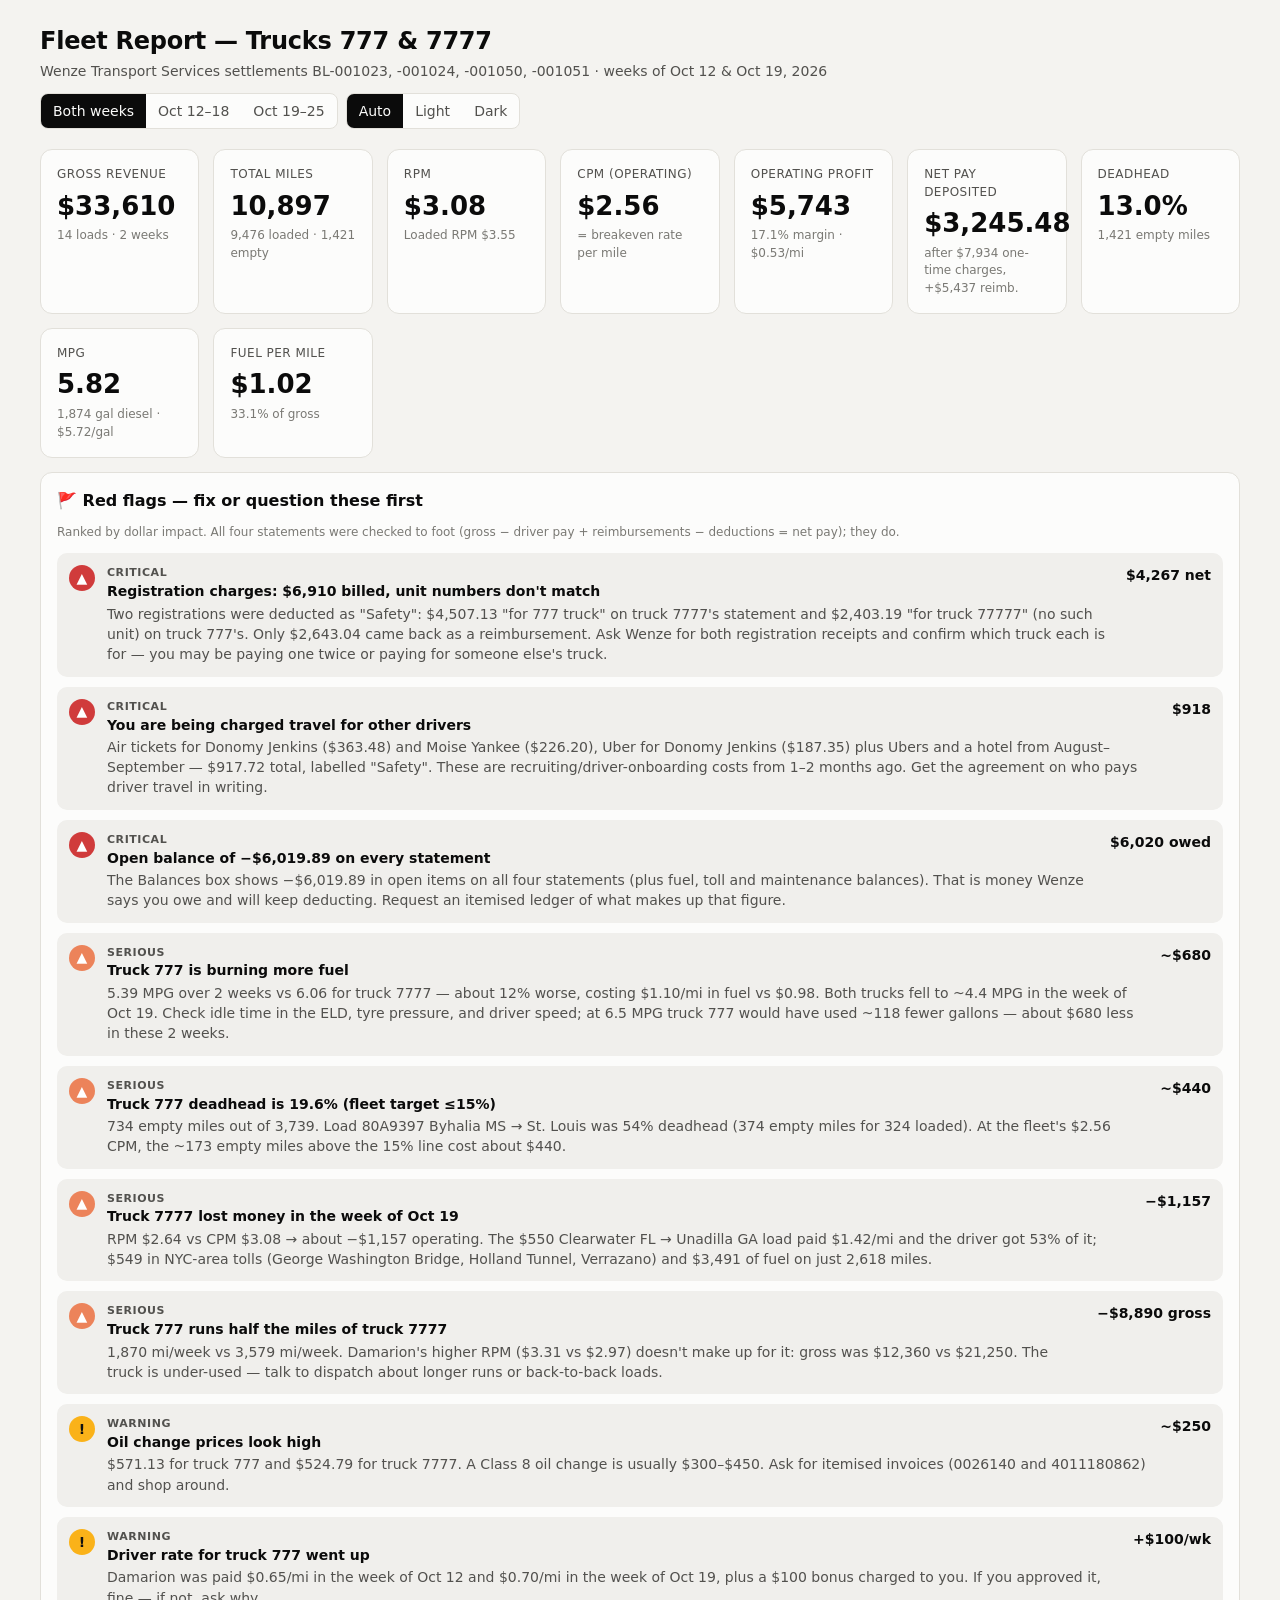
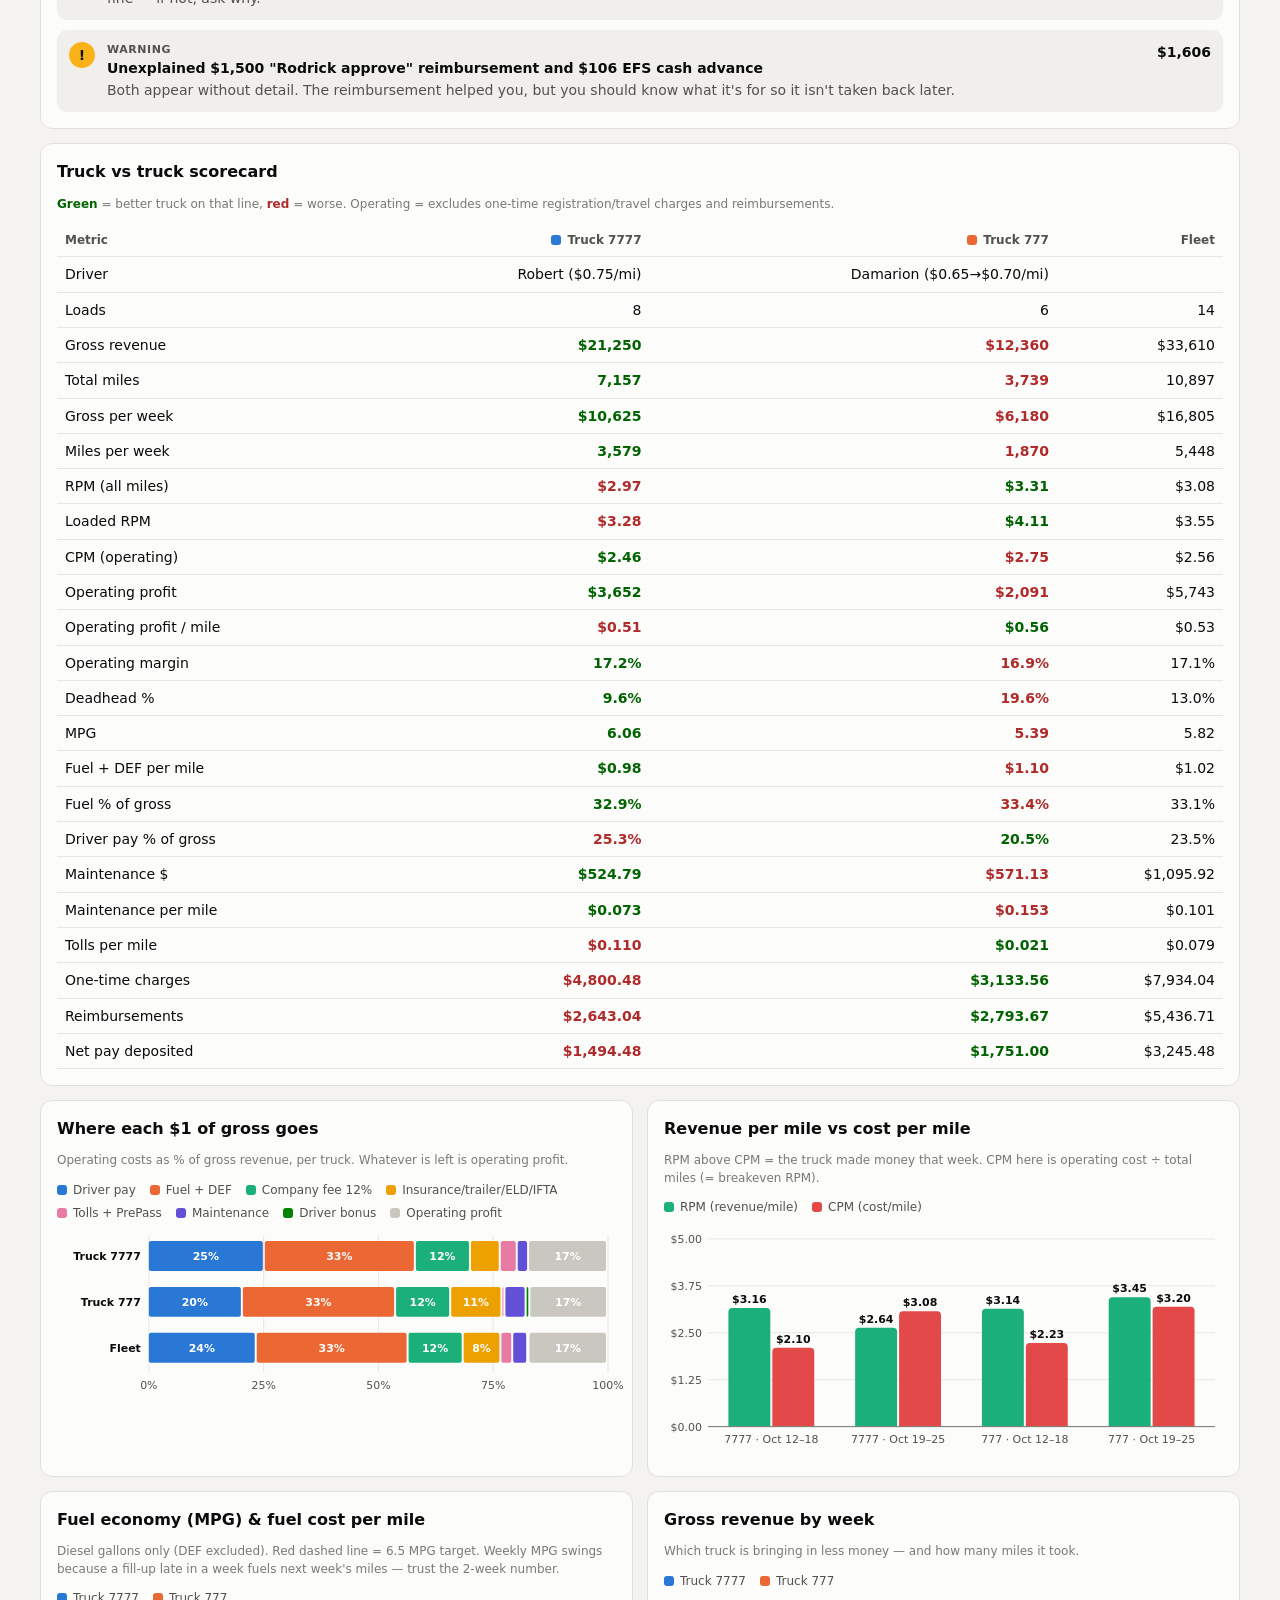
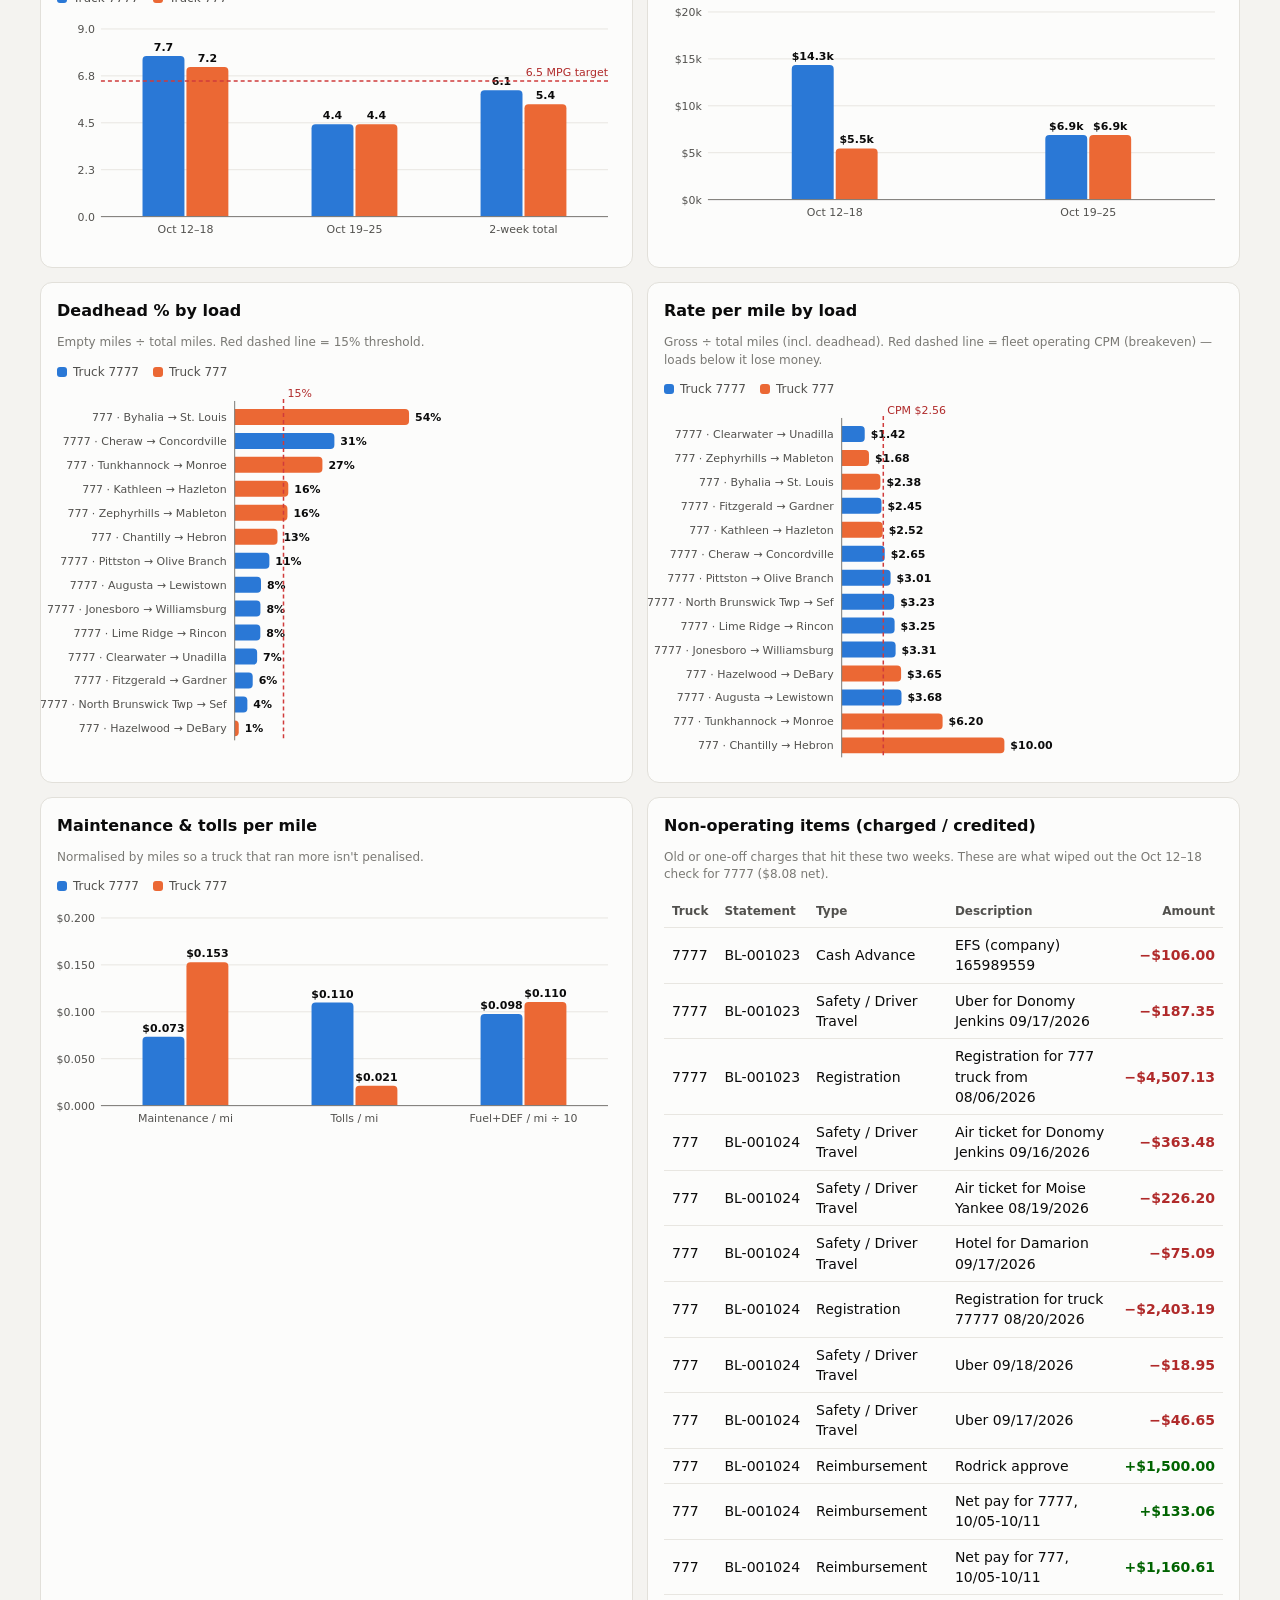
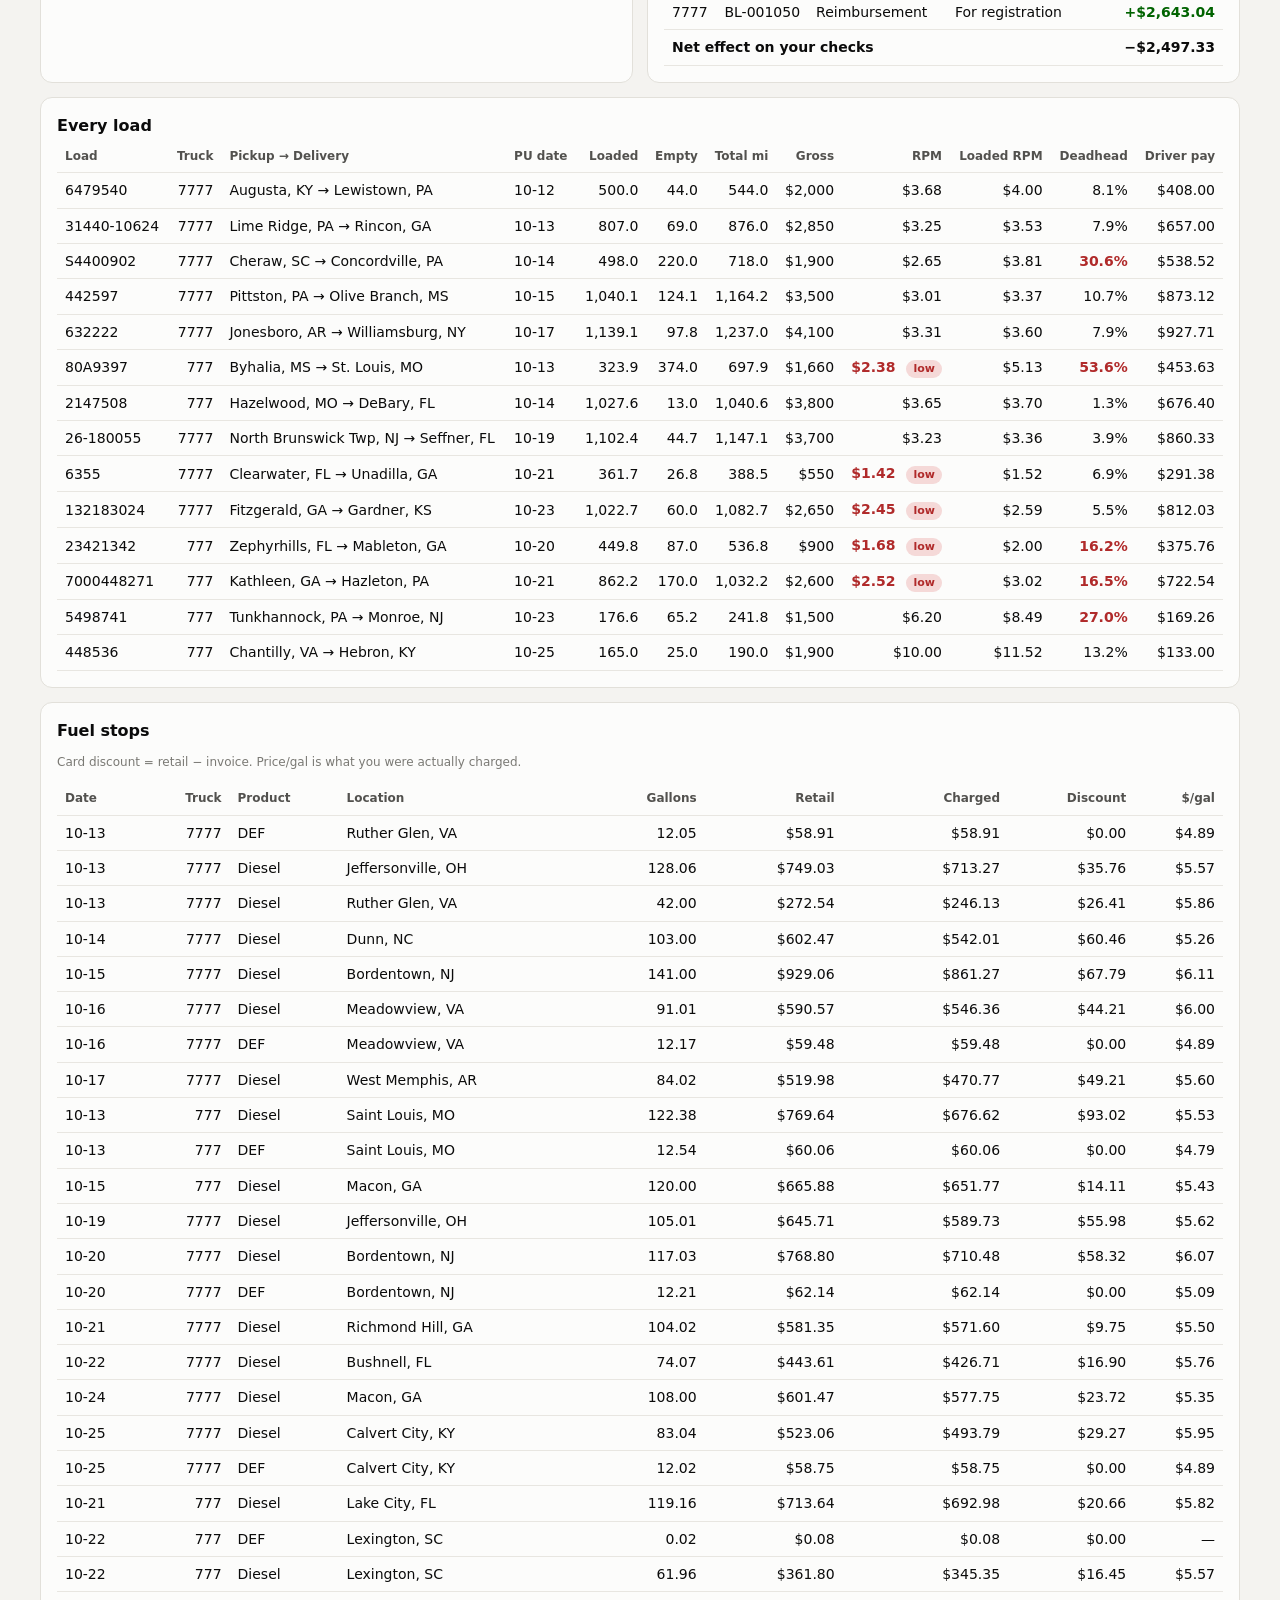
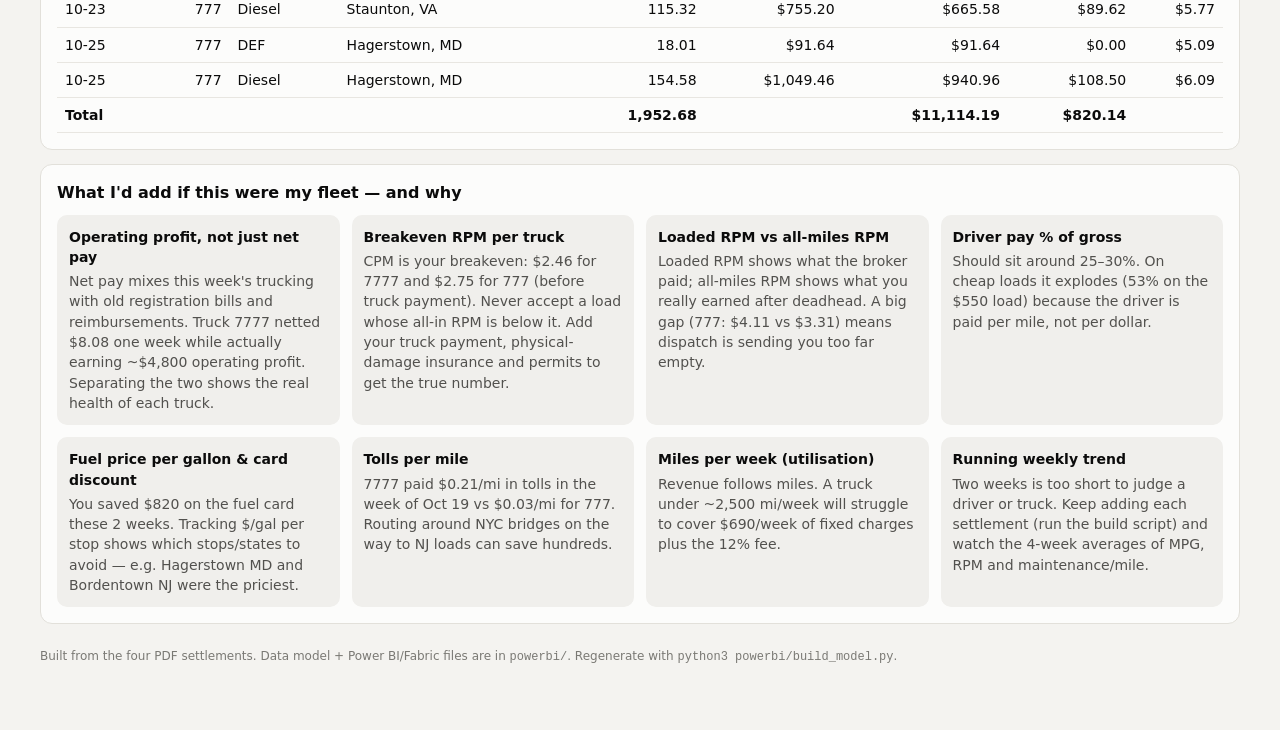
==== report/index.html @ 4e72f521 "Add Oct 2026 fleet report and Power BI/Fabric data package Parses settlements BL-001023/-001024/-001" ====
<!DOCTYPE html>
<html lang="en">
<head>
<meta charset="utf-8">
<meta name="viewport" content="width=device-width, initial-scale=1">
<title>Fleet Report · Oct 12–25, 2026 · Trucks 777 & 7777</title>
<style>
:root {
  color-scheme: light;
  --bg: #f4f3f0; --surface-1: #fcfcfb; --surface-2: #f0efec; --border: #e2e0da;
  --text-primary: #0b0b0b; --text-secondary: #52514e; --text-muted: #7a7974;
  --grid: #e8e6e1;
  --s1: #2a78d6; --s2: #eb6834; --s3: #1baf7a; --s4: #eda100; --s5: #e87ba4; --s6: #008300; --s7: #6250d6; --s8: #e34948;
  --good: #0ca30c; --warning: #fab219; --serious: #ec835a; --critical: #d03b3b;
  --good-text: #006300; --critical-text: #b02a2a;
  --rest: #c9c7c0;
}
@media (prefers-color-scheme: dark) {
  :root:where(:not([data-theme="light"])) {
    color-scheme: dark;
    --bg: #111110; --surface-1: #1a1a19; --surface-2: #232321; --border: #33332f;
    --text-primary: #f0efec; --text-secondary: #c3c2b7; --text-muted: #8f8e86; --grid: #2c2c29;
    --s1: #3987e5; --s2: #d95926; --s3: #199e70; --s4: #c98500; --s5: #d55181; --s6: #008300; --s7: #9085e9; --s8: #e66767;
    --good-text: #3fc63f; --critical-text: #f07a7a; --rest: #4a4a45;
  }
}
:root[data-theme="dark"] {
  color-scheme: dark;
  --bg: #111110; --surface-1: #1a1a19; --surface-2: #232321; --border: #33332f;
  --text-primary: #f0efec; --text-secondary: #c3c2b7; --text-muted: #8f8e86; --grid: #2c2c29;
  --s1: #3987e5; --s2: #d95926; --s3: #199e70; --s4: #c98500; --s5: #d55181; --s6: #008300; --s7: #9085e9; --s8: #e66767;
  --good-text: #3fc63f; --critical-text: #f07a7a; --rest: #4a4a45;
}
* { box-sizing: border-box; }
body { margin: 0; background: var(--bg); color: var(--text-primary);
  font: 14px/1.45 system-ui, -apple-system, "Segoe UI", Roboto, sans-serif; }
.wrap { max-width: 1240px; margin: 0 auto; padding: 24px 20px 64px; }
header { display: flex; flex-wrap: wrap; gap: 12px; align-items: flex-end; justify-content: space-between; margin-bottom: 20px; }
h1 { margin: 0; font-size: 24px; letter-spacing: -0.01em; }
h2 { font-size: 16px; margin: 0 0 4px; }
.sub { color: var(--text-secondary); margin: 2px 0 0; }
.muted { color: var(--text-muted); font-size: 12px; }
.controls { display: flex; gap: 8px; flex-wrap: wrap; }
.seg { display: inline-flex; border: 1px solid var(--border); border-radius: 8px; overflow: hidden; background: var(--surface-1); }
.seg button { border: 0; background: transparent; color: var(--text-secondary); padding: 7px 12px; font: inherit; cursor: pointer; }
.seg button[aria-pressed="true"] { background: var(--text-primary); color: var(--surface-1); }
.grid { display: grid; gap: 14px; }
.kpis { grid-template-columns: repeat(auto-fit, minmax(150px, 1fr)); margin-bottom: 14px; }
.card { background: var(--surface-1); border: 1px solid var(--border); border-radius: 12px; padding: 16px; min-width: 0; }
.kpi .label { color: var(--text-secondary); font-size: 12px; text-transform: uppercase; letter-spacing: .04em; }
.kpi .value { font-size: 26px; font-weight: 650; margin-top: 4px; font-variant-numeric: tabular-nums; }
.kpi .note { color: var(--text-muted); font-size: 12px; margin-top: 2px; }
.two { grid-template-columns: repeat(auto-fit, minmax(440px, 1fr)); margin-bottom: 14px; }
.full { margin-bottom: 14px; }
.flags { list-style: none; padding: 0; margin: 12px 0 0; display: grid; gap: 10px; }
.flag { display: grid; grid-template-columns: auto 1fr auto; gap: 12px; align-items: start; padding: 12px; border-radius: 10px; background: var(--surface-2); }
.flag .icon { width: 26px; height: 26px; border-radius: 50%; display: grid; place-items: center; font-weight: 800; color: #fff; font-size: 14px; }
.flag.critical .icon { background: var(--critical); }
.flag.serious .icon { background: var(--serious); }
.flag.warning .icon { background: var(--warning); color: #111; }
.flag .sev { font-size: 11px; font-weight: 700; text-transform: uppercase; letter-spacing: .05em; color: var(--text-secondary); }
.flag .title { font-weight: 600; }
.flag .body { color: var(--text-secondary); margin-top: 2px; }
.flag .amt { font-weight: 650; font-variant-numeric: tabular-nums; white-space: nowrap; }
table { width: 100%; border-collapse: collapse; font-variant-numeric: tabular-nums; }
th, td { text-align: right; padding: 7px 8px; border-bottom: 1px solid var(--grid); white-space: nowrap; }
th:first-child, td:first-child { text-align: left; }
th { color: var(--text-secondary); font-weight: 600; font-size: 12px; }
td.left, th.left { text-align: left; }
.tablewrap { overflow-x: auto; }
.win { color: var(--good-text); font-weight: 650; }
.lose { color: var(--critical-text); font-weight: 650; }
.swatch { display: inline-block; width: 10px; height: 10px; border-radius: 3px; margin-right: 6px; vertical-align: -1px; }
.legend { display: flex; flex-wrap: wrap; gap: 6px 14px; margin: 8px 0 4px; color: var(--text-secondary); font-size: 12px; }
svg { display: block; width: 100%; height: auto; overflow: visible; }
svg text { fill: var(--text-secondary); font-size: 11px; font-family: inherit; }
svg .val { fill: var(--text-primary); font-weight: 600; }
svg .axis line, svg .gridline { stroke: var(--grid); }
svg .ref { stroke: var(--critical); stroke-dasharray: 4 3; stroke-width: 1.5; }
svg .bar { transition: opacity .12s; }
svg .hit { fill: transparent; cursor: default; }
svg g.mark:hover .bar { opacity: .8; }
#tip { position: fixed; pointer-events: none; background: var(--text-primary); color: var(--surface-1); padding: 8px 10px; border-radius: 8px;
  font-size: 12px; line-height: 1.4; max-width: 280px; opacity: 0; transition: opacity .08s; z-index: 10; }
#tip b { font-weight: 650; }
.recs { display: grid; grid-template-columns: repeat(auto-fit, minmax(280px, 1fr)); gap: 12px; margin-top: 10px; }
.rec { background: var(--surface-2); border-radius: 10px; padding: 12px; }
.rec b { display: block; margin-bottom: 4px; }
.rec p { margin: 0; color: var(--text-secondary); }
.pill { display: inline-block; font-size: 11px; padding: 1px 7px; border-radius: 99px; background: var(--surface-2); color: var(--text-secondary); margin-left: 6px; }
.pill.bad { background: color-mix(in srgb, var(--critical) 18%, transparent); color: var(--critical-text); }
details summary { cursor: pointer; color: var(--text-secondary); margin-top: 8px; }
#oneTime td:nth-child(4), #oneTime td:nth-child(3) { white-space: normal; }
footer { color: var(--text-muted); font-size: 12px; margin-top: 24px; }
</style>
</head>
<body>
<div id="tip" role="tooltip"></div>
<div class="wrap">
  <header>
    <div>
      <h1>Fleet Report — Trucks 777 &amp; 7777</h1>
      <p class="sub">Wenze Transport Services settlements BL-001023, -001024, -001050, -001051 · weeks of Oct 12 &amp; Oct 19, 2026</p>
    </div>
    <div class="controls">
      <div class="seg" role="group" aria-label="Week filter" id="weekSeg">
        <button data-week="all" aria-pressed="true">Both weeks</button>
        <button data-week="2026-10-12" aria-pressed="false">Oct 12–18</button>
        <button data-week="2026-10-19" aria-pressed="false">Oct 19–25</button>
      </div>
      <div class="seg" role="group" aria-label="Theme" id="themeSeg">
        <button data-theme="auto" aria-pressed="true">Auto</button>
        <button data-theme="light" aria-pressed="false">Light</button>
        <button data-theme="dark" aria-pressed="false">Dark</button>
      </div>
    </div>
  </header>

  <section class="grid kpis" id="kpis"></section>

  <section class="card full">
    <h2>🚩 Red flags — fix or question these first</h2>
    <p class="muted">Ranked by dollar impact. All four statements were checked to foot (gross − driver pay + reimbursements − deductions = net pay); they do.</p>
    <ul class="flags" id="flags"></ul>
  </section>

  <section class="card full">
    <h2>Truck vs truck scorecard</h2>
    <p class="muted"><span class="win">Green</span> = better truck on that line, <span class="lose">red</span> = worse. Operating = excludes one-time registration/travel charges and reimbursements.</p>
    <div class="tablewrap"><table id="scorecard"></table></div>
  </section>

  <section class="grid two">
    <div class="card">
      <h2>Where each $1 of gross goes</h2>
      <p class="muted">Operating costs as % of gross revenue, per truck. Whatever is left is operating profit.</p>
      <div class="legend" id="pctLegend"></div>
      <div id="pctChart"></div>
    </div>
    <div class="card">
      <h2>Revenue per mile vs cost per mile</h2>
      <p class="muted">RPM above CPM = the truck made money that week. CPM here is operating cost ÷ total miles (= breakeven RPM).</p>
      <div class="legend" id="rpmLegend"></div>
      <div id="rpmChart"></div>
    </div>
  </section>

  <section class="grid two">
    <div class="card">
      <h2>Fuel economy (MPG) &amp; fuel cost per mile</h2>
      <p class="muted">Diesel gallons only (DEF excluded). Red dashed line = 6.5 MPG target. Weekly MPG swings because a fill-up late in a week fuels next week's miles — trust the 2-week number.</p>
      <div class="legend" id="mpgLegend"></div>
      <div id="mpgChart"></div>
    </div>
    <div class="card">
      <h2>Gross revenue by week</h2>
      <p class="muted">Which truck is bringing in less money — and how many miles it took.</p>
      <div class="legend" id="grossLegend"></div>
      <div id="grossChart"></div>
    </div>
  </section>

  <section class="grid two">
    <div class="card">
      <h2>Deadhead % by load</h2>
      <p class="muted">Empty miles ÷ total miles. Red dashed line = 15% threshold.</p>
      <div class="legend" id="dhLegend"></div>
      <div id="dhChart"></div>
    </div>
    <div class="card">
      <h2>Rate per mile by load</h2>
      <p class="muted">Gross ÷ total miles (incl. deadhead). Red dashed line = fleet operating CPM (breakeven) — loads below it lose money.</p>
      <div class="legend" id="lrLegend"></div>
      <div id="lrChart"></div>
    </div>
  </section>

  <section class="grid two">
    <div class="card">
      <h2>Maintenance &amp; tolls per mile</h2>
      <p class="muted">Normalised by miles so a truck that ran more isn't penalised.</p>
      <div class="legend" id="mtLegend"></div>
      <div id="mtChart"></div>
    </div>
    <div class="card">
      <h2>Non-operating items (charged / credited)</h2>
      <p class="muted">Old or one-off charges that hit these two weeks. These are what wiped out the Oct 12–18 check for 7777 ($8.08 net).</p>
      <div class="tablewrap"><table id="oneTime"></table></div>
    </div>
  </section>

  <section class="card full">
    <h2>Every load</h2>
    <div class="tablewrap"><table id="loadsTable"></table></div>
  </section>

  <section class="card full">
    <h2>Fuel stops</h2>
    <p class="muted">Card discount = retail − invoice. Price/gal is what you were actually charged.</p>
    <div class="tablewrap"><table id="fuelTable"></table></div>
  </section>

  <section class="card full">
    <h2>What I'd add if this were my fleet — and why</h2>
    <div class="recs" id="recs"></div>
  </section>

  <footer>Built from the four PDF settlements. Data model + Power BI/Fabric files are in <code>powerbi/</code>. Regenerate with <code>python3 powerbi/build_model.py</code>.</footer>
</div>

<script src="data.js"></script>
<script>
(() => {
const D = window.FLEET;
const TRUCKS = ["7777", "777"];
const TC = { "7777": "var(--s1)", "777": "var(--s2)" };
const DRIVER = { "7777": "Robert", "777": "Damarion" };
const WEEKS = ["2026-10-12", "2026-10-19"];
const WLABEL = { "2026-10-12": "Oct 12–18", "2026-10-19": "Oct 19–25" };
let week = "all";

const $ = (s) => document.querySelector(s);
const money = (v, d = 0) => (v < 0 ? "−" : "") + "$" + Math.abs(v).toLocaleString("en-US", { minimumFractionDigits: d, maximumFractionDigits: d });
const pm = (v) => "$" + v.toFixed(2);
const pct = (v, d = 1) => (v * 100).toFixed(d) + "%";
const num = (v, d = 0) => v.toLocaleString("en-US", { maximumFractionDigits: d, minimumFractionDigits: d });

// ---- metrics for the current filter (recomputed client-side from facts) ----
function m(truck) {
  const f = (r) => (!truck || r.TruckID === truck) && (week === "all" || r.WeekStart === week);
  const L = D.loads.filter(f), F = D.fuel.filter(f), X = D.deductions.filter(f), R = D.reimbursements.filter(f), S = D.settlements.filter(f);
  const sum = (a, k) => a.reduce((t, r) => t + r[k], 0);
  const miles = sum(L, "TotalMiles"), loaded = sum(L, "LoadedMiles"), empty = sum(L, "EmptyMiles"), gross = sum(L, "Gross"), dpay = sum(L, "DriverPay");
  const cat = {}; X.forEach((d) => (cat[d.Category] = (cat[d.Category] || 0) + d.Amount));
  const dsl = F.filter((x) => x.Product === "Diesel"), def = F.filter((x) => x.Product === "DEF");
  const dGal = sum(dsl, "Gallons"), dCost = sum(dsl, "InvoiceAmount"), defCost = sum(def, "InvoiceAmount");
  const op = dpay + X.filter((d) => d.IsOperating).reduce((t, d) => t + d.Amount, 0);
  const oneTime = X.filter((d) => !d.IsOperating).reduce((t, d) => t + d.Amount, 0);
  return { L, F, X, R, S, miles, loaded, empty, gross, dpay, cat, dGal, dCost, defCost, op, oneTime,
    reimb: sum(R, "Amount"), net: sum(S, "NetPay"), disc: sum(F, "Discount"),
    rpm: gross / miles, lrpm: gross / loaded, cpm: op / miles, dh: empty / miles, mpg: miles / dGal,
    fpm: (dCost + defCost) / miles, profit: gross - op, margin: (gross - op) / gross,
    maint: cat["Maintenance"] || 0, tolls: cat["Tolls"] || 0 };
}

// ---- tooltip ----
const tip = $("#tip");
function bindTip(el, html) {
  el.addEventListener("mousemove", (e) => { tip.innerHTML = html; tip.style.opacity = 1;
    const x = Math.min(e.clientX + 14, innerWidth - tip.offsetWidth - 8); tip.style.left = x + "px"; tip.style.top = e.clientY + 14 + "px"; });
  el.addEventListener("mouseleave", () => (tip.style.opacity = 0));
}
const NS = "http://www.w3.org/2000/svg";
function el(tag, attrs = {}, parent) { const e = document.createElementNS(NS, tag); for (const k in attrs) e.setAttribute(k, attrs[k]); if (parent) parent.appendChild(e); return e; }
function text(parent, x, y, s, attrs = {}) { const t = el("text", { x, y, ...attrs }, parent); t.textContent = s; return t; }
function legend(id, items) { $(id).innerHTML = items.map(([c, l]) => `<span><span class="swatch" style="background:${c}"></span>${l}</span>`).join(""); }
// bar with 4px rounded data-end, square at baseline
function barPath(x, y, w, h, horiz) {
  const r = Math.min(4, (horiz ? h : w) / 2, horiz ? w : h);
  if (horiz) return `M${x},${y} H${x + w - r} Q${x + w},${y} ${x + w},${y + r} V${y + h - r} Q${x + w},${y + h} ${x + w - r},${y + h} H${x} Z`;
  return `M${x},${y + h} V${y + r} Q${x},${y} ${x + r},${y} H${x + w - r} Q${x + w},${y} ${x + w},${y + r} V${y + h} Z`;
}
function niceMax(v) { const p = Math.pow(10, Math.floor(Math.log10(v))); const n = v / p; return (n <= 1 ? 1 : n <= 2 ? 2 : n <= 2.5 ? 2.5 : n <= 5 ? 5 : 10) * p; }

// grouped vertical bars. groups: [{label, bars:[{value, color, tip, label}]}]
function vbars(target, groups, { fmt, ref, refLabel, height = 240, max } = {}) {
  const W = 560, H = height, P = { l: 44, r: 8, t: 18, b: 34 };
  const svg = el("svg", { viewBox: `0 0 ${W} ${H}`, role: "img" });
  const all = groups.flatMap((g) => g.bars.map((b) => b.value));
  const ymax = max || niceMax(Math.max(...all, ref || 0) * 1.08);
  const y = (v) => P.t + (H - P.t - P.b) * (1 - v / ymax);
  for (let i = 0; i <= 4; i++) { const v = (ymax / 4) * i; el("line", { x1: P.l, x2: W - P.r, y1: y(v), y2: y(v), class: "gridline" }, svg); text(svg, P.l - 6, y(v) + 4, fmt(v, true), { "text-anchor": "end" }); }
  const gw = (W - P.l - P.r) / groups.length;
  groups.forEach((g, gi) => {
    const n = g.bars.length, bw = Math.min(42, (gw * 0.7) / n), x0 = P.l + gi * gw + (gw - (bw * n + 2 * (n - 1))) / 2;
    g.bars.forEach((b, bi) => {
      const x = x0 + bi * (bw + 2), h = Math.max(0, y(0) - y(b.value));
      const gm = el("g", { class: "mark" }, svg);
      el("path", { d: barPath(x, y(b.value), bw, h), fill: b.color, class: "bar" }, gm);
      if (b.showLabel !== false) text(gm, x + bw / 2, y(b.value) - 5, fmt(b.value), { "text-anchor": "middle", class: "val" });
      el("rect", { x: x - 1, y: P.t, width: bw + 2, height: H - P.t - P.b, class: "hit" }, gm);
      bindTip(gm, b.tip);
    });
    text(svg, P.l + gi * gw + gw / 2, H - P.b + 16, g.label, { "text-anchor": "middle" });
  });
  if (ref != null) { el("line", { x1: P.l, x2: W - P.r, y1: y(ref), y2: y(ref), class: "ref" }, svg); text(svg, W - P.r, y(ref) - 5, refLabel, { "text-anchor": "end", style: "fill:var(--critical-text)" }); }
  el("line", { x1: P.l, x2: W - P.r, y1: y(0), y2: y(0), stroke: "var(--text-muted)" }, svg);
  $(target).replaceChildren(svg);
}

// horizontal bars, one row per item
function hbars(target, rows, { fmt, ref, refLabel, max }) {
  const W = 560, rowH = 24, P = { l: 178, r: 56, t: 20, b: 8 }, H = P.t + P.b + rows.length * rowH;
  const svg = el("svg", { viewBox: `0 0 ${W} ${H}`, role: "img" });
  const xmax = max || niceMax(Math.max(...rows.map((r) => r.value), ref || 0) * 1.05);
  const x = (v) => P.l + (W - P.l - P.r) * (v / xmax);
  rows.forEach((r, i) => {
    const yy = P.t + i * rowH, gm = el("g", { class: "mark" }, svg);
    text(gm, P.l - 8, yy + rowH / 2 + 4, r.label, { "text-anchor": "end" });
    el("path", { d: barPath(P.l, yy + 4, Math.max(1, x(r.value) - P.l), rowH - 8, true), fill: r.color, class: "bar" }, gm);
    text(gm, x(r.value) + 6, yy + rowH / 2 + 4, fmt(r.value), { class: "val" });
    el("rect", { x: 0, y: yy, width: W, height: rowH, class: "hit" }, gm);
    bindTip(gm, r.tip);
  });
  if (ref != null) { el("line", { x1: x(ref), x2: x(ref), y1: P.t - 6, y2: H - P.b, class: "ref" }, svg); text(svg, x(ref) + 4, P.t - 8, refLabel, { style: "fill:var(--critical-text)" }); }
  el("line", { x1: P.l, x2: P.l, y1: P.t - 4, y2: H - P.b, stroke: "var(--text-muted)" }, svg);
  $(target).replaceChildren(svg);
}

// 100%-of-gross stacked horizontal bars
const CATS = [
  ["Driver pay", "var(--s1)", (x) => x.dpay],
  ["Fuel + DEF", "var(--s2)", (x) => x.cat["Fuel"] || 0],
  ["Company fee 12%", "var(--s3)", (x) => x.cat["Company Fee"] || 0],
  ["Insurance/trailer/ELD/IFTA", "var(--s4)", (x) => x.cat["Fixed Weekly"] || 0],
  ["Tolls + PrePass", "var(--s5)", (x) => x.cat["Tolls"] || 0],
  ["Maintenance", "var(--s7)", (x) => x.cat["Maintenance"] || 0],
  ["Driver bonus", "var(--s6)", (x) => x.cat["Driver Bonus"] || 0],
  ["Operating profit", "var(--rest)", (x) => Math.max(0, x.profit)],
];
function pctChart(ms) {
  legend("#pctLegend", CATS.map(([l, c]) => [c, l]));
  const W = 560, rowH = 46, P = { l: 92, r: 8, t: 8, b: 22 }, H = P.t + P.b + ms.length * rowH;
  const svg = el("svg", { viewBox: `0 0 ${W} ${H}`, role: "img" });
  const span = Math.max(1, ...ms.map(([, mm]) => (mm.op + Math.max(0, mm.profit)) / mm.gross));
  const x = (f) => P.l + (W - P.l - P.r) * (f / span);
  [0, 0.25, 0.5, 0.75, 1, 1.25, 1.5].filter((f) => f <= span + 1e-9).forEach((f) => { el("line", { x1: x(f), x2: x(f), y1: P.t, y2: H - P.b, class: "gridline" }, svg); text(svg, x(f), H - 6, pct(f, 0), { "text-anchor": "middle" }); });
  ms.forEach(([name, mm], i) => {
    const yy = P.t + i * rowH + 6, h = rowH - 16; let acc = 0;
    text(svg, P.l - 8, yy + h / 2 + 4, name, { "text-anchor": "end", class: "val" });
    if (mm.profit < 0) text(svg, P.l - 8, yy + h / 2 + 17, "loss " + money(mm.profit), { "text-anchor": "end", style: "fill:var(--critical-text)" });
    CATS.forEach(([l, c, fn]) => {
      const v = fn(mm), f = v / mm.gross; if (f <= 0) return;
      const gm = el("g", { class: "mark" }, svg), x0 = x(acc), w = Math.max(0, x(acc + f) - x0 - 2);
      el("rect", { x: x0, y: yy, width: w, height: h, fill: c, class: "bar", rx: 2 }, gm);
      if (f >= 0.08) text(gm, x0 + w / 2, yy + h / 2 + 4, pct(f, 0), { "text-anchor": "middle", style: "fill:#fff;font-weight:600" });
      bindTip(gm, `<b>${name} · ${l}</b><br>${money(v, 2)} = ${pct(f)} of gross<br>${pm(v / mm.miles)} per mile`);
      acc += f;
    });
  });
  if (span > 1) el("line", { x1: x(1), x2: x(1), y1: P.t - 4, y2: H - P.b, class: "ref" }, svg);
  $("#pctChart").replaceChildren(svg);
}

// ---- render ----
function render() {
  const fleet = m(), byT = Object.fromEntries(TRUCKS.map((t) => [t, m(t)]));
  const label = week === "all" ? "2 weeks" : WLABEL[week];

  // KPIs
  const k = [
    ["Gross revenue", money(fleet.gross), `${fleet.L.length} loads · ${label}`],
    ["Total miles", num(fleet.miles), `${num(fleet.loaded)} loaded · ${num(fleet.empty)} empty`],
    ["RPM", pm(fleet.rpm), `Loaded RPM ${pm(fleet.lrpm)}`],
    ["CPM (operating)", pm(fleet.cpm), "= breakeven rate per mile"],
    ["Operating profit", money(fleet.profit), `${pct(fleet.margin)} margin · ${pm(fleet.profit / fleet.miles)}/mi`],
    ["Net pay deposited", money(fleet.net, 2), `after ${money(fleet.oneTime)} one-time charges, +${money(fleet.reimb)} reimb.`],
    ["Deadhead", pct(fleet.dh), `${num(fleet.empty)} empty miles`],
    ["MPG", fleet.mpg.toFixed(2), `${num(fleet.dGal, 0)} gal diesel · ${pm(fleet.dCost / fleet.dGal)}/gal`],
    ["Fuel per mile", pm(fleet.fpm), `${pct((fleet.dCost + fleet.defCost) / fleet.gross)} of gross`],
  ];
  $("#kpis").innerHTML = k.map(([l, v, n]) => `<div class="card kpi"><div class="label">${l}</div><div class="value">${v}</div><div class="note">${n}</div></div>`).join("");

  // Scorecard: [label, fn, fmt, higherIsBetter]
  const rows = [
    ["Driver", (x, t) => DRIVER[t] + (t === "777" ? " ($0.65→$0.70/mi)" : " ($0.75/mi)"), null],
    ["Loads", (x) => x.L.length, (v) => v, null],
    ["Gross revenue", (x) => x.gross, (v) => money(v), true],
    ["Total miles", (x) => x.miles, (v) => num(v), true],
    ["Gross per week", (x) => x.gross / (week === "all" ? 2 : 1), (v) => money(v), true],
    ["Miles per week", (x) => x.miles / (week === "all" ? 2 : 1), (v) => num(v), true],
    ["RPM (all miles)", (x) => x.rpm, pm, true],
    ["Loaded RPM", (x) => x.lrpm, pm, true],
    ["CPM (operating)", (x) => x.cpm, pm, false],
    ["Operating profit", (x) => x.profit, (v) => money(v), true],
    ["Operating profit / mile", (x) => x.profit / x.miles, pm, true],
    ["Operating margin", (x) => x.margin, pct, true],
    ["Deadhead %", (x) => x.dh, pct, false],
    ["MPG", (x) => x.mpg, (v) => v.toFixed(2), true],
    ["Fuel + DEF per mile", (x) => x.fpm, pm, false],
    ["Fuel % of gross", (x) => (x.dCost + x.defCost) / x.gross, pct, false],
    ["Driver pay % of gross", (x) => x.dpay / x.gross, pct, false],
    ["Maintenance $", (x) => x.maint, (v) => money(v, 2), false],
    ["Maintenance per mile", (x) => x.maint / x.miles, (v) => "$" + v.toFixed(3), false],
    ["Tolls per mile", (x) => x.tolls / x.miles, (v) => "$" + v.toFixed(3), false],
    ["One-time charges", (x) => x.oneTime, (v) => money(v, 2), false],
    ["Reimbursements", (x) => x.reimb, (v) => money(v, 2), true],
    ["Net pay deposited", (x) => x.net, (v) => money(v, 2), true],
  ];
  let h = `<thead><tr><th>Metric</th>${TRUCKS.map((t) => `<th><span class="swatch" style="background:${TC[t]}"></span>Truck ${t}</th>`).join("")}<th>Fleet</th></tr></thead><tbody>`;
  rows.forEach(([l, fn, fmt, hib]) => {
    const vals = TRUCKS.map((t) => fn(byT[t], t));
    const fv = fmt ? fmt(fn(fleet, null) ?? 0) : "";
    h += `<tr><td>${l}</td>${vals.map((v, i) => {
      let cls = "";
      if (hib != null && vals[0] !== vals[1]) { const best = hib ? Math.max(...vals) : Math.min(...vals); cls = v === best ? "win" : "lose"; }
      return `<td class="${cls}">${fmt ? fmt(v) : v}</td>`;
    }).join("")}<td>${l === "Driver" ? "" : fv}</td></tr>`;
  });
  $("#scorecard").innerHTML = h + "</tbody>";

  pctChart(TRUCKS.map((t) => [`Truck ${t}`, byT[t]]).concat([["Fleet", fleet]]));

  // RPM vs CPM per truck-week
  const tw = (t, w) => { const save = week; week = w; const r = m(t); week = save; return r; };
  const showWeeks = week === "all" ? WEEKS : [week];
  legend("#rpmLegend", [["var(--s3)", "RPM (revenue/mile)"], ["var(--s8)", "CPM (cost/mile)"]]);
  vbars("#rpmChart", TRUCKS.flatMap((t) => showWeeks.map((w) => { const x = tw(t, w); return { label: `${t} · ${WLABEL[w]}`, bars: [
    { value: x.rpm, color: "var(--s3)", tip: `<b>Truck ${t} · ${WLABEL[w]}</b><br>RPM ${pm(x.rpm)} · CPM ${pm(x.cpm)}<br>Profit/mi ${pm(x.rpm - x.cpm)} → ${money(x.profit)}` },
    { value: x.cpm, color: "var(--s8)", tip: `<b>Truck ${t} · ${WLABEL[w]}</b><br>CPM ${pm(x.cpm)}: driver ${pm(x.dpay / x.miles)}, fuel ${pm((x.cat.Fuel || 0) / x.miles)}, other ${pm((x.op - x.dpay - (x.cat.Fuel || 0)) / x.miles)}` },
  ] }; })), { fmt: (v) => "$" + v.toFixed(2) });

  // MPG
  legend("#mpgLegend", TRUCKS.map((t) => [TC[t], `Truck ${t}`]));
  const mpgGroups = (week === "all" ? [...WEEKS, "all"] : [week]).map((w) => ({ label: w === "all" ? "2-week total" : WLABEL[w], bars: TRUCKS.map((t) => {
    const x = w === "all" ? byT[t] : tw(t, w);
    return { value: x.mpg, color: TC[t], tip: `<b>Truck ${t} · ${w === "all" ? "2 weeks" : WLABEL[w]}</b><br>${x.mpg.toFixed(2)} MPG<br>${num(x.miles)} mi ÷ ${num(x.dGal, 1)} gal diesel<br>Fuel+DEF ${pm(x.fpm)}/mi · ${pm(x.dCost / x.dGal)}/gal` };
  }) }));
  vbars("#mpgChart", mpgGroups, { fmt: (v) => v.toFixed(1), ref: 6.5, refLabel: "6.5 MPG target", max: 9 });

  // Gross
  legend("#grossLegend", TRUCKS.map((t) => [TC[t], `Truck ${t}`]));
  vbars("#grossChart", showWeeks.map((w) => ({ label: WLABEL[w], bars: TRUCKS.map((t) => { const x = tw(t, w);
    return { value: x.gross, color: TC[t], tip: `<b>Truck ${t} · ${WLABEL[w]}</b><br>Gross ${money(x.gross)} · ${x.L.length} loads<br>${num(x.miles)} miles · RPM ${pm(x.rpm)}` }; }) })),
    { fmt: (v, axis) => axis ? "$" + (v / 1000).toFixed(0) + "k" : "$" + (v / 1000).toFixed(1) + "k" });

  // Deadhead per load
  const loads = fleet.L.slice();
  legend("#dhLegend", TRUCKS.map((t) => [TC[t], `Truck ${t}`]));
  hbars("#dhChart", loads.slice().sort((a, b) => b.DeadheadPct - a.DeadheadPct).map((l) => ({ label: `${l.TruckID} · ${l.Pickup.split(",")[0]} → ${l.Delivery.split(",")[0]}`.slice(0, 32), value: l.DeadheadPct, color: TC[l.TruckID],
    tip: `<b>Load ${l.LoadID} (truck ${l.TruckID})</b><br>${l.Pickup} → ${l.Delivery}<br>${num(l.EmptyMiles, 1)} empty / ${num(l.TotalMiles, 1)} total = ${pct(l.DeadheadPct)}` })),
    { fmt: (v) => pct(v, 0), ref: 0.15, refLabel: "15%" });

  // Load RPM
  legend("#lrLegend", TRUCKS.map((t) => [TC[t], `Truck ${t}`]));
  hbars("#lrChart", loads.slice().sort((a, b) => a.RPM - b.RPM).map((l) => ({ label: `${l.TruckID} · ${l.Pickup.split(",")[0]} → ${l.Delivery.split(",")[0]}`.slice(0, 32), value: l.RPM, color: TC[l.TruckID],
    tip: `<b>Load ${l.LoadID} (truck ${l.TruckID})</b><br>${l.Pickup} → ${l.Delivery}<br>${money(l.Gross)} ÷ ${num(l.TotalMiles, 1)} mi = ${pm(l.RPM)}/mi<br>Loaded RPM ${pm(l.LoadedRPM)} · driver got ${money(l.DriverPay, 2)} (${pct(l.DriverPay / l.Gross, 0)} of gross)` })),
    { fmt: pm, ref: fleet.cpm, refLabel: "CPM " + pm(fleet.cpm) });

  // Maintenance & tolls per mile
  legend("#mtLegend", TRUCKS.map((t) => [TC[t], `Truck ${t}`]));
  vbars("#mtChart", [["Maintenance / mi", "maint"], ["Tolls / mi", "tolls"], ["Fuel+DEF / mi ÷ 10", "fpm10"]].map(([lab, key]) => ({ label: lab, bars: TRUCKS.map((t) => {
    const x = byT[t], v = key === "fpm10" ? x.fpm / 10 : x[key] / x.miles;
    return { value: v, color: TC[t], tip: `<b>Truck ${t}</b><br>${lab}: $${v.toFixed(3)}${key === "fpm10" ? ` (actual ${pm(x.fpm)}/mi)` : `<br>${money(x[key], 2)} over ${num(x.miles)} mi`}` };
  }) })), { fmt: (v) => "$" + v.toFixed(3) });

  // one-time table
  const ot = D.deductions.filter((d) => !d.IsOperating && (week === "all" || d.WeekStart === week)).map((d) => [d.TruckID, d.SettlementID, d.Category, d.Description, -d.Amount])
    .concat(D.reimbursements.filter((r) => week === "all" || r.WeekStart === week).map((r) => [r.TruckID, r.SettlementID, "Reimbursement", r.Description, r.Amount]));
  $("#oneTime").innerHTML = `<thead><tr><th>Truck</th><th class="left">Statement</th><th class="left">Type</th><th class="left">Description</th><th>Amount</th></tr></thead><tbody>` +
    ot.map((r) => `<tr><td>${r[0]}</td><td class="left">${r[1]}</td><td class="left">${r[2]}</td><td class="left">${r[3]}</td><td class="${r[4] < 0 ? "lose" : "win"}">${r[4] < 0 ? "−" : "+"}${money(Math.abs(r[4]), 2)}</td></tr>`).join("") +
    `<tr><td colspan="4"><b>Net effect on your checks</b></td><td><b>${money(ot.reduce((t, r) => t + r[4], 0), 2)}</b></td></tr></tbody>`;

  // loads table
  $("#loadsTable").innerHTML = `<thead><tr><th>Load</th><th>Truck</th><th class="left">Pickup → Delivery</th><th class="left">PU date</th><th>Loaded</th><th>Empty</th><th>Total mi</th><th>Gross</th><th>RPM</th><th>Loaded RPM</th><th>Deadhead</th><th>Driver pay</th></tr></thead><tbody>` +
    loads.map((l) => `<tr><td>${l.LoadID}</td><td>${l.TruckID}</td><td class="left">${l.Pickup} → ${l.Delivery}</td><td class="left">${l.PickupDate.slice(5)}</td><td>${num(l.LoadedMiles, 1)}</td><td>${num(l.EmptyMiles, 1)}</td><td>${num(l.TotalMiles, 1)}</td><td>${money(l.Gross)}</td>
      <td class="${l.RPM < fleet.cpm ? "lose" : ""}">${pm(l.RPM)}${l.RPM < fleet.cpm ? ' <span class="pill bad">low</span>' : ""}</td><td>${pm(l.LoadedRPM)}</td>
      <td class="${l.DeadheadPct > 0.15 ? "lose" : ""}">${pct(l.DeadheadPct)}</td><td>${money(l.DriverPay, 2)}</td></tr>`).join("") + "</tbody>";

  // fuel table
  $("#fuelTable").innerHTML = `<thead><tr><th class="left">Date</th><th>Truck</th><th class="left">Product</th><th class="left">Location</th><th>Gallons</th><th>Retail</th><th>Charged</th><th>Discount</th><th>$/gal</th></tr></thead><tbody>` +
    fleet.F.map((f) => `<tr><td class="left">${f.Date.slice(5)}</td><td>${f.TruckID}</td><td class="left">${f.Product}</td><td class="left">${f.City}, ${f.State}</td><td>${num(f.Gallons, 2)}</td><td>${money(f.RetailAmount, 2)}</td><td>${money(f.InvoiceAmount, 2)}</td><td>${money(f.Discount, 2)}</td><td>${f.PricePerGal ? pm(f.PricePerGal) : "—"}</td></tr>`).join("") +
    `<tr><td colspan="4"><b>Total</b></td><td><b>${num(fleet.F.reduce((t, f) => t + f.Gallons, 0), 2)}</b></td><td></td><td><b>${money(fleet.dCost + fleet.defCost, 2)}</b></td><td><b>${money(fleet.disc, 2)}</b></td><td></td></tr></tbody>`;
}

// ---- static content: flags & recommendations (always about the full 2 weeks) ----
const FLAGS = [
  ["critical", "Registration charges: $6,910 billed, unit numbers don't match", "Two registrations were deducted as \"Safety\": $4,507.13 \"for 777 truck\" on truck 7777's statement and $2,403.19 \"for truck 77777\" (no such unit) on truck 777's. Only $2,643.04 came back as a reimbursement. Ask Wenze for both registration receipts and confirm which truck each is for — you may be paying one twice or paying for someone else's truck.", "$4,267 net"],
  ["critical", "You are being charged travel for other drivers", "Air tickets for Donomy Jenkins ($363.48) and Moise Yankee ($226.20), Uber for Donomy Jenkins ($187.35) plus Ubers and a hotel from August–September — $917.72 total, labelled \"Safety\". These are recruiting/driver-onboarding costs from 1–2 months ago. Get the agreement on who pays driver travel in writing.", "$918"],
  ["critical", "Open balance of −$6,019.89 on every statement", "The Balances box shows −$6,019.89 in open items on all four statements (plus fuel, toll and maintenance balances). That is money Wenze says you owe and will keep deducting. Request an itemised ledger of what makes up that figure.", "$6,020 owed"],
  ["serious", "Truck 777 is burning more fuel", "5.39 MPG over 2 weeks vs 6.06 for truck 7777 — about 12% worse, costing $1.10/mi in fuel vs $0.98. Both trucks fell to ~4.4 MPG in the week of Oct 19. Check idle time in the ELD, tyre pressure, and driver speed; at 6.5 MPG truck 777 would have used ~118 fewer gallons — about $680 less in these 2 weeks.", "~$680"],
  ["serious", "Truck 777 deadhead is 19.6% (fleet target ≤15%)", "734 empty miles out of 3,739. Load 80A9397 Byhalia MS → St. Louis was 54% deadhead (374 empty miles for 324 loaded). At the fleet's $2.56 CPM, the ~173 empty miles above the 15% line cost about $440.", "~$440"],
  ["serious", "Truck 7777 lost money in the week of Oct 19", "RPM $2.64 vs CPM $3.08 → about −$1,157 operating. The $550 Clearwater FL → Unadilla GA load paid $1.42/mi and the driver got 53% of it; $549 in NYC-area tolls (George Washington Bridge, Holland Tunnel, Verrazano) and $3,491 of fuel on just 2,618 miles.", "−$1,157"],
  ["serious", "Truck 777 runs half the miles of truck 7777", "1,870 mi/week vs 3,579 mi/week. Damarion's higher RPM ($3.31 vs $2.97) doesn't make up for it: gross was $12,360 vs $21,250. The truck is under-used — talk to dispatch about longer runs or back-to-back loads.", "−$8,890 gross"],
  ["warning", "Oil change prices look high", "$571.13 for truck 777 and $524.79 for truck 7777. A Class 8 oil change is usually $300–$450. Ask for itemised invoices (0026140 and 4011180862) and shop around.", "~$250"],
  ["warning", "Driver rate for truck 777 went up", "Damarion was paid $0.65/mi in the week of Oct 12 and $0.70/mi in the week of Oct 19, plus a $100 bonus charged to you. If you approved it, fine — if not, ask why.", "+$100/wk"],
  ["warning", "Unexplained $1,500 \"Rodrick approve\" reimbursement and $106 EFS cash advance", "Both appear without detail. The reimbursement helped you, but you should know what it's for so it isn't taken back later.", "$1,606"],
];
document.getElementById("flags").innerHTML = FLAGS.map(([sev, t, b, a]) => `<li class="flag ${sev}"><div class="icon" aria-hidden="true">${sev === "warning" ? "!" : "▲"}</div>
  <div><div class="sev">${sev}</div><div class="title">${t}</div><div class="body">${b}</div></div><div class="amt">${a}</div></li>`).join("");

const RECS = [
  ["Operating profit, not just net pay", "Net pay mixes this week's trucking with old registration bills and reimbursements. Truck 7777 netted $8.08 one week while actually earning ~$4,800 operating profit. Separating the two shows the real health of each truck."],
  ["Breakeven RPM per truck", "CPM is your breakeven: $2.46 for 7777 and $2.75 for 777 (before truck payment). Never accept a load whose all-in RPM is below it. Add your truck payment, physical-damage insurance and permits to get the true number."],
  ["Loaded RPM vs all-miles RPM", "Loaded RPM shows what the broker paid; all-miles RPM shows what you really earned after deadhead. A big gap (777: $4.11 vs $3.31) means dispatch is sending you too far empty."],
  ["Driver pay % of gross", "Should sit around 25–30%. On cheap loads it explodes (53% on the $550 load) because the driver is paid per mile, not per dollar."],
  ["Fuel price per gallon & card discount", "You saved $820 on the fuel card these 2 weeks. Tracking $/gal per stop shows which stops/states to avoid — e.g. Hagerstown MD and Bordentown NJ were the priciest."],
  ["Tolls per mile", "7777 paid $0.21/mi in tolls in the week of Oct 19 vs $0.03/mi for 777. Routing around NYC bridges on the way to NJ loads can save hundreds."],
  ["Miles per week (utilisation)", "Revenue follows miles. A truck under ~2,500 mi/week will struggle to cover $690/week of fixed charges plus the 12% fee."],
  ["Running weekly trend", "Two weeks is too short to judge a driver or truck. Keep adding each settlement (run the build script) and watch the 4-week averages of MPG, RPM and maintenance/mile."],
];
document.getElementById("recs").innerHTML = RECS.map(([t, p]) => `<div class="rec"><b>${t}</b><p>${p}</p></div>`).join("");

// ---- controls ----
document.querySelectorAll("#weekSeg button").forEach((b) => b.addEventListener("click", () => {
  week = b.dataset.week; document.querySelectorAll("#weekSeg button").forEach((x) => x.setAttribute("aria-pressed", x === b)); render(); }));
document.querySelectorAll("#themeSeg button").forEach((b) => b.addEventListener("click", () => {
  const t = b.dataset.theme; if (t === "auto") document.documentElement.removeAttribute("data-theme"); else document.documentElement.setAttribute("data-theme", t);
  document.querySelectorAll("#themeSeg button").forEach((x) => x.setAttribute("aria-pressed", x === b)); }));
render();
})();
</script>
</body>
</html>
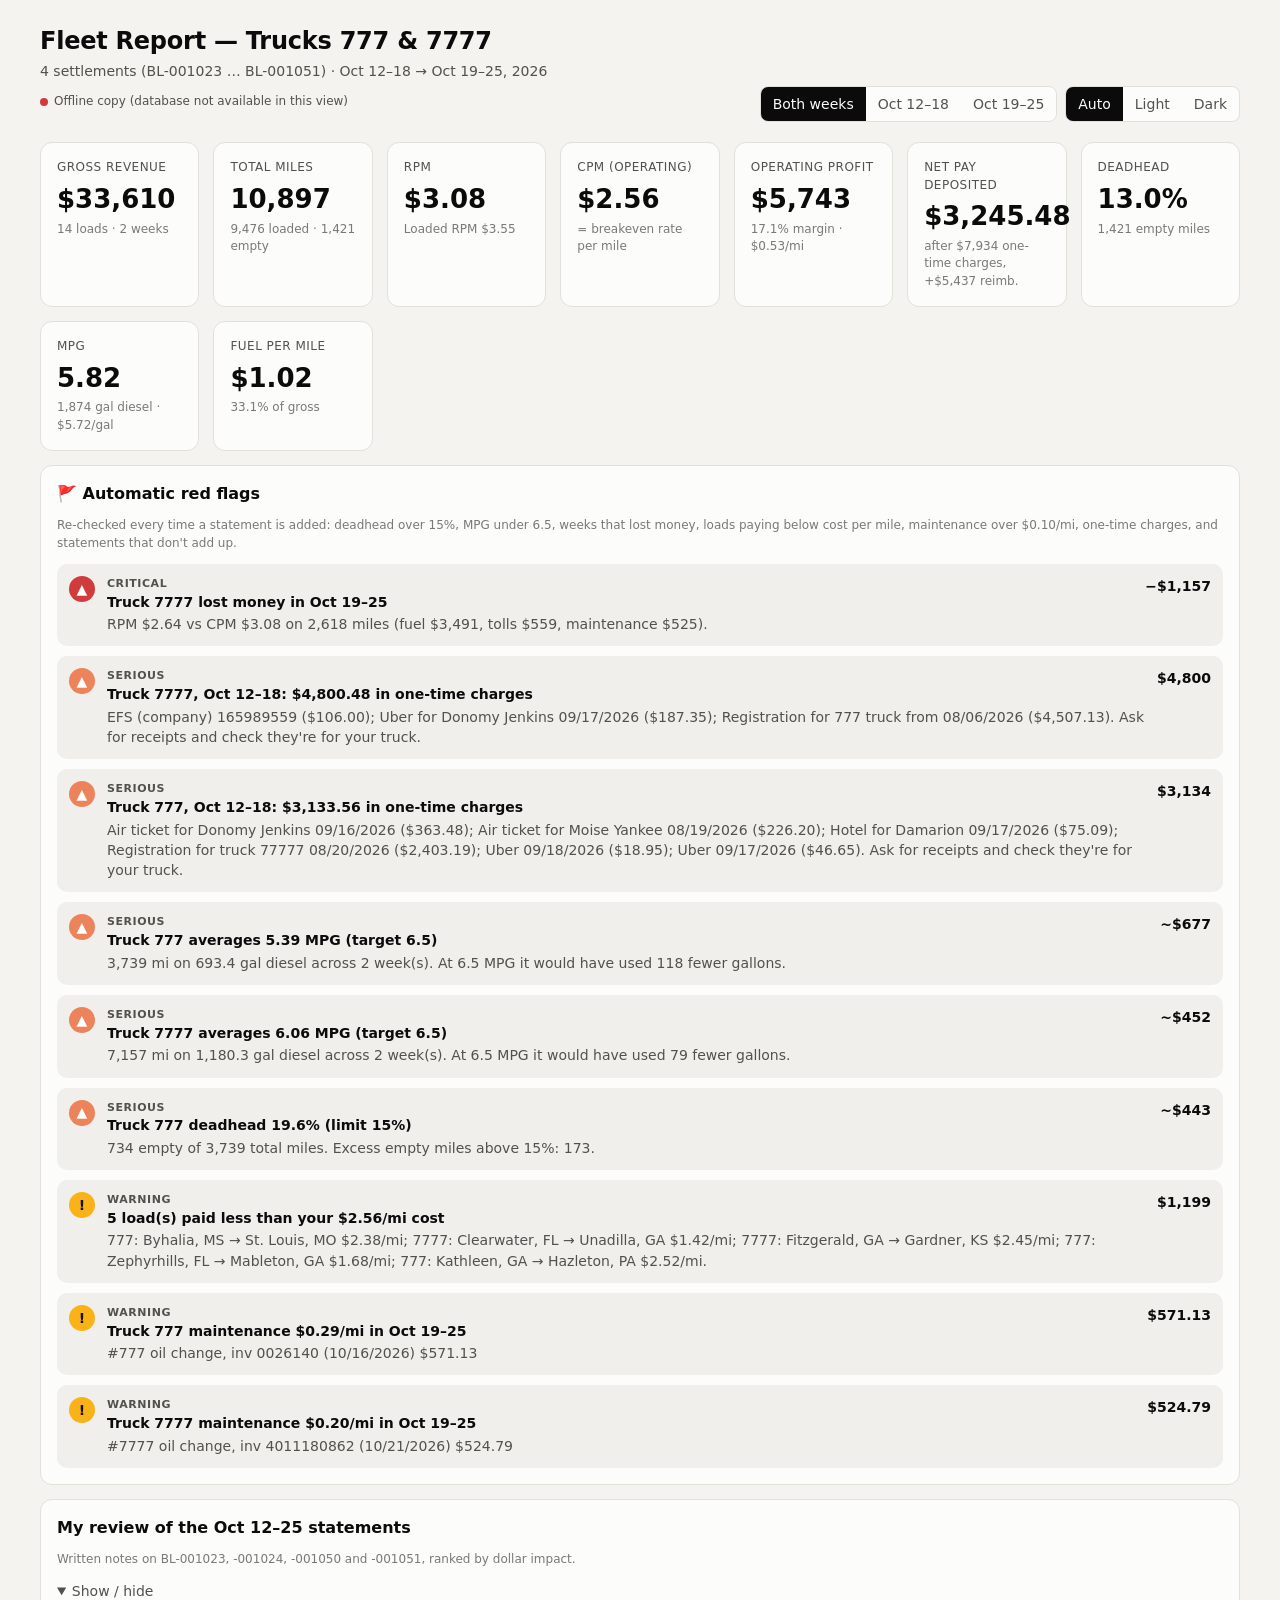
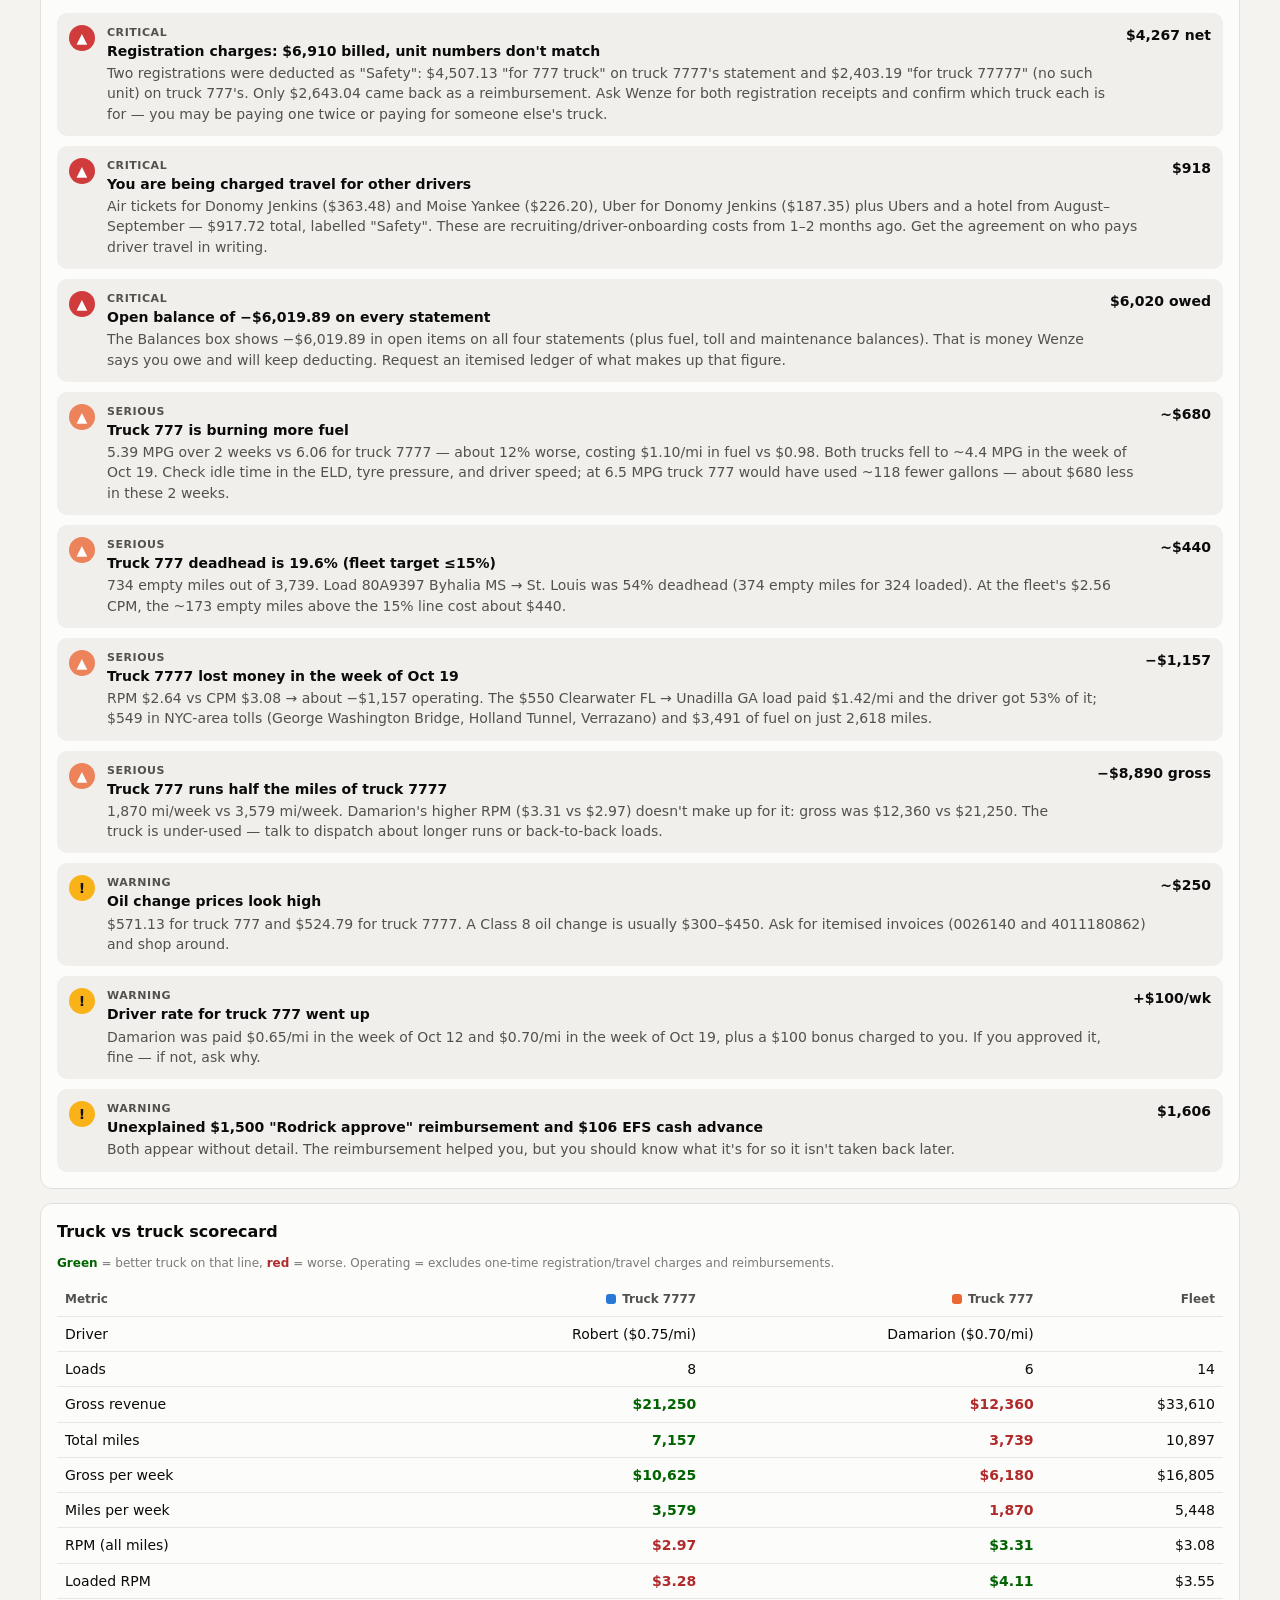
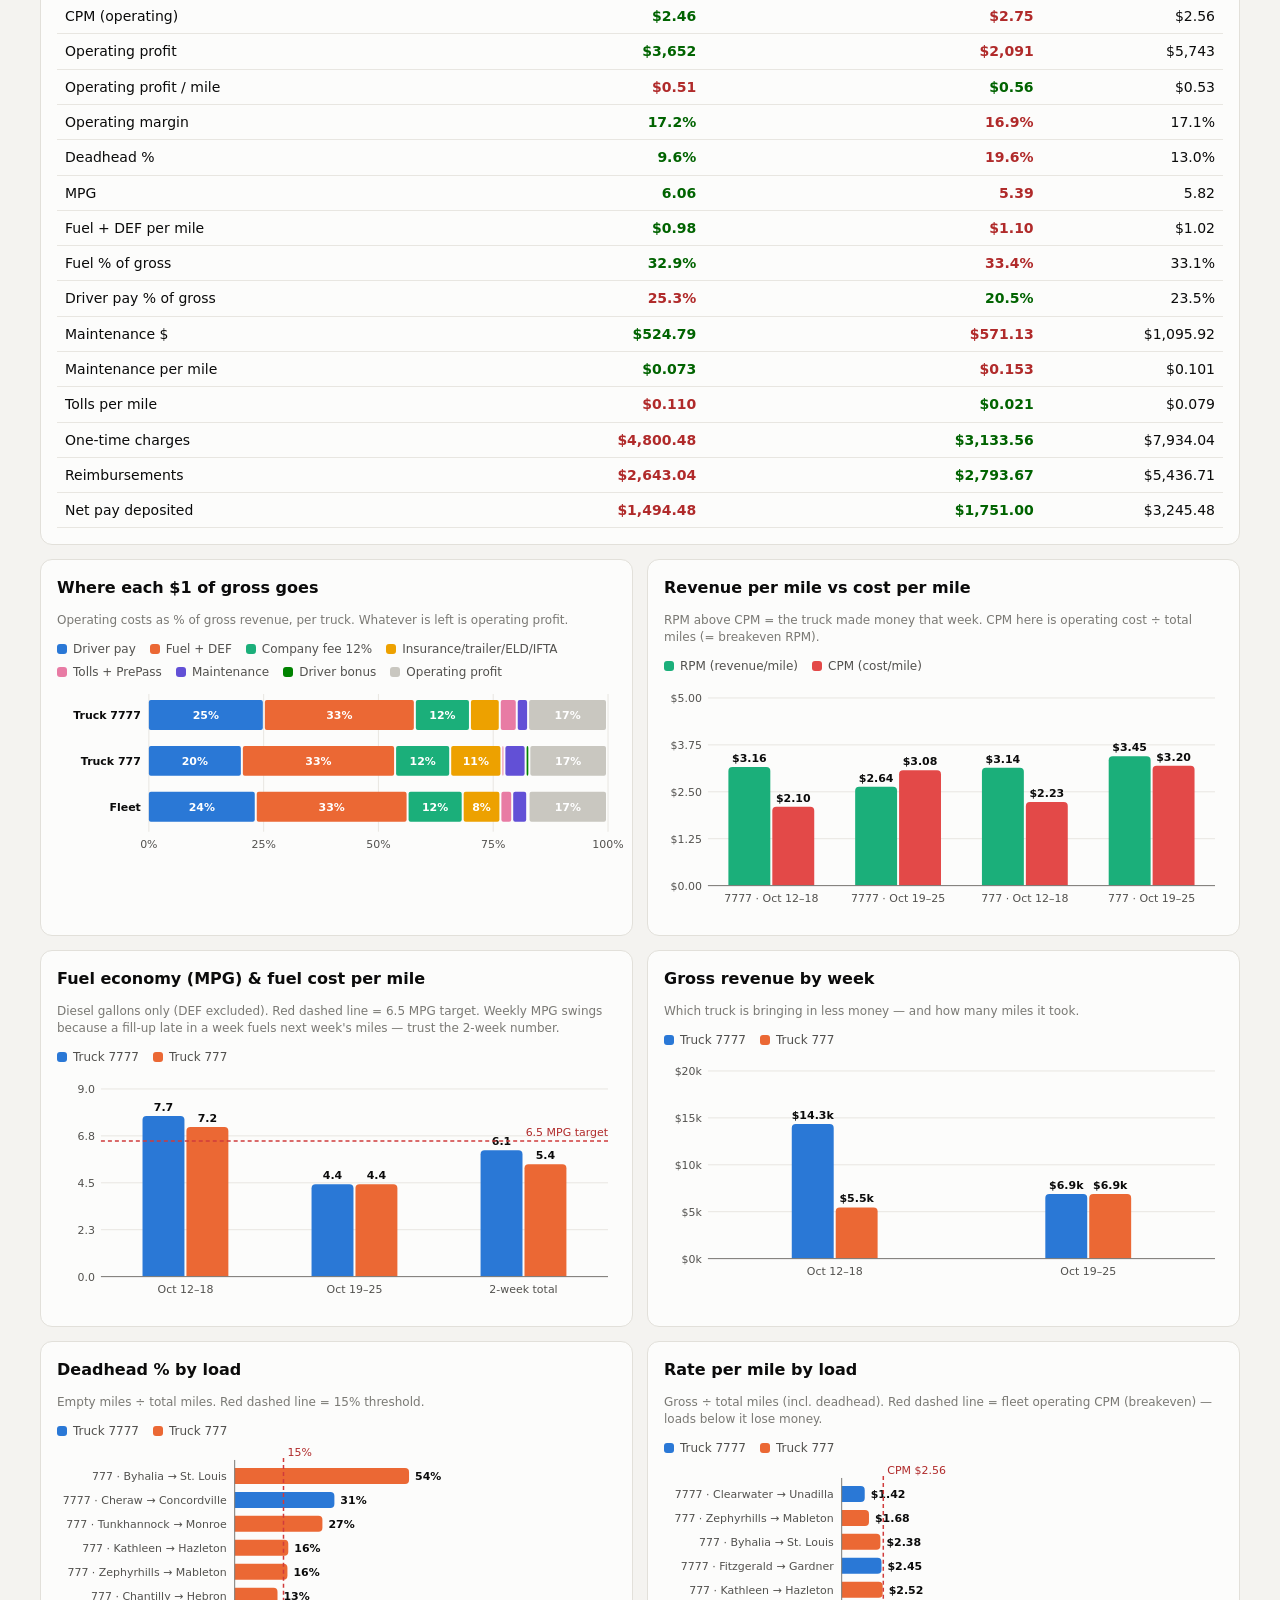
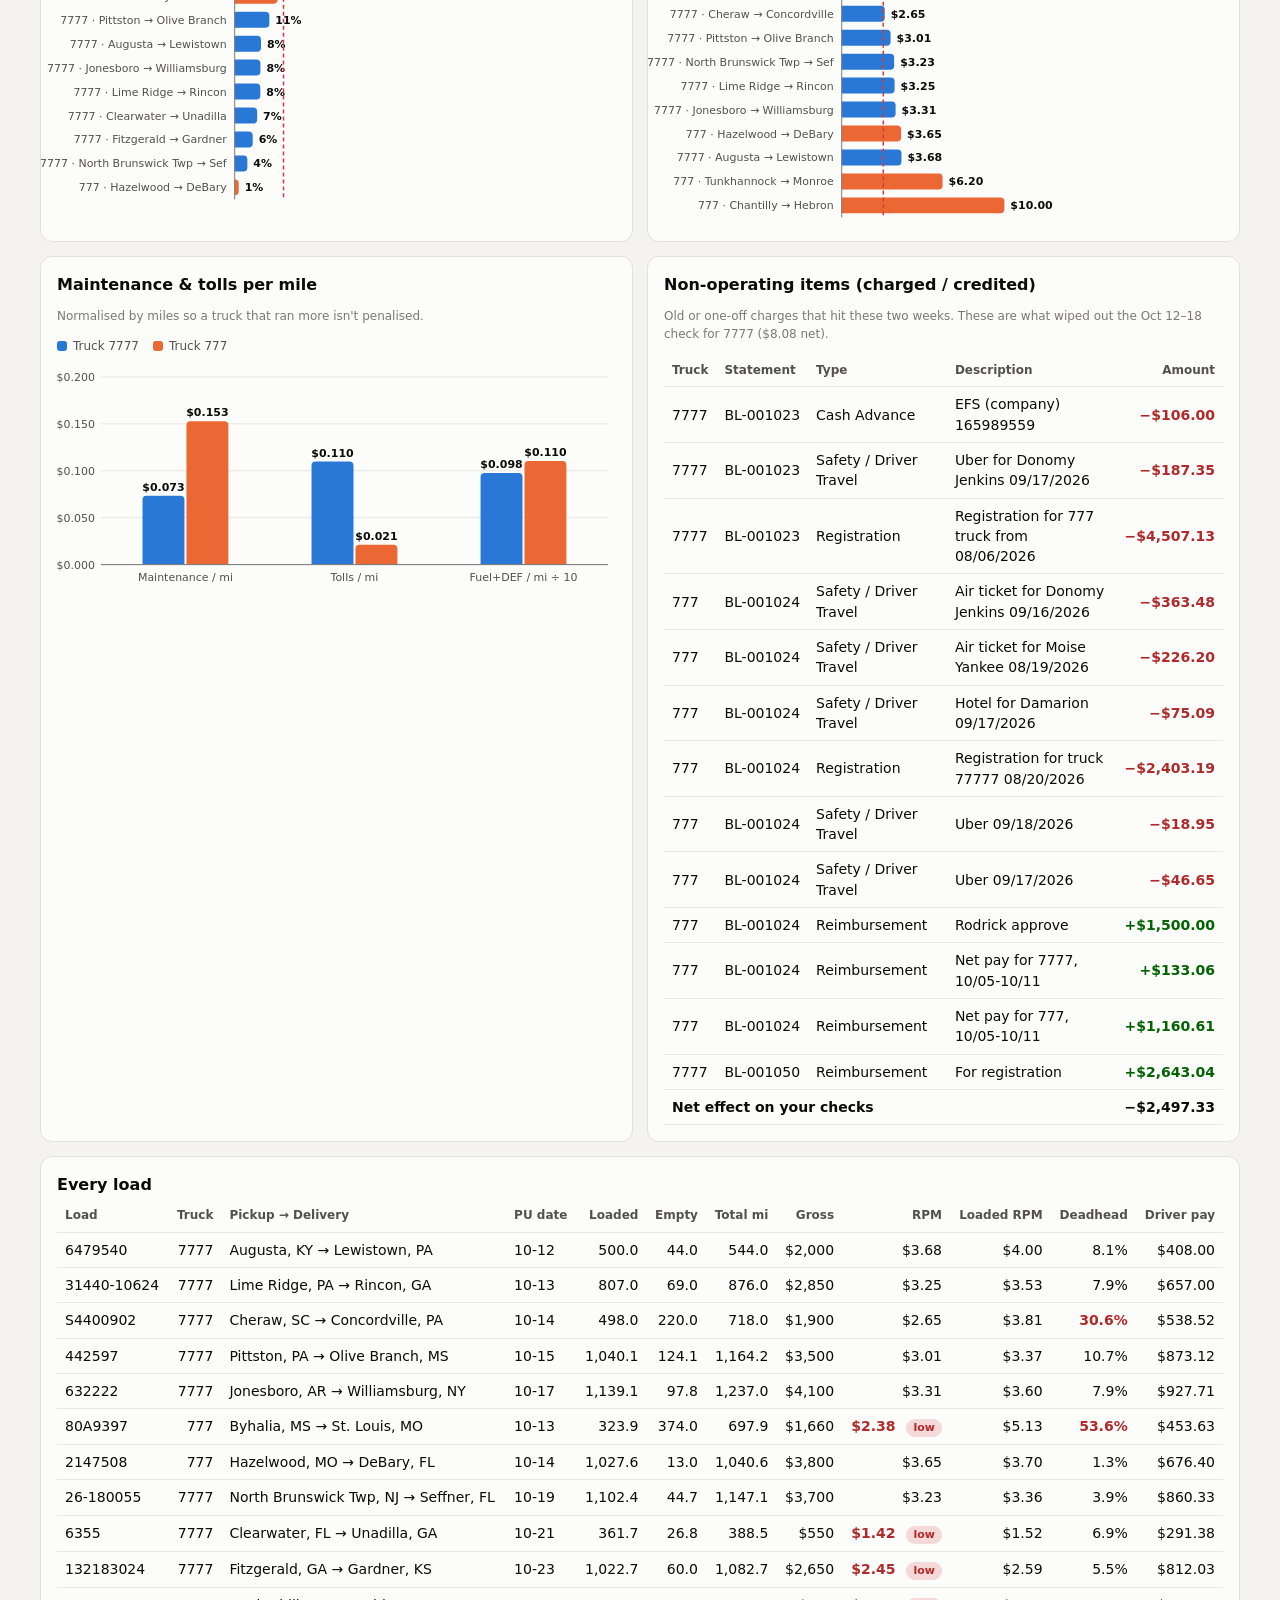
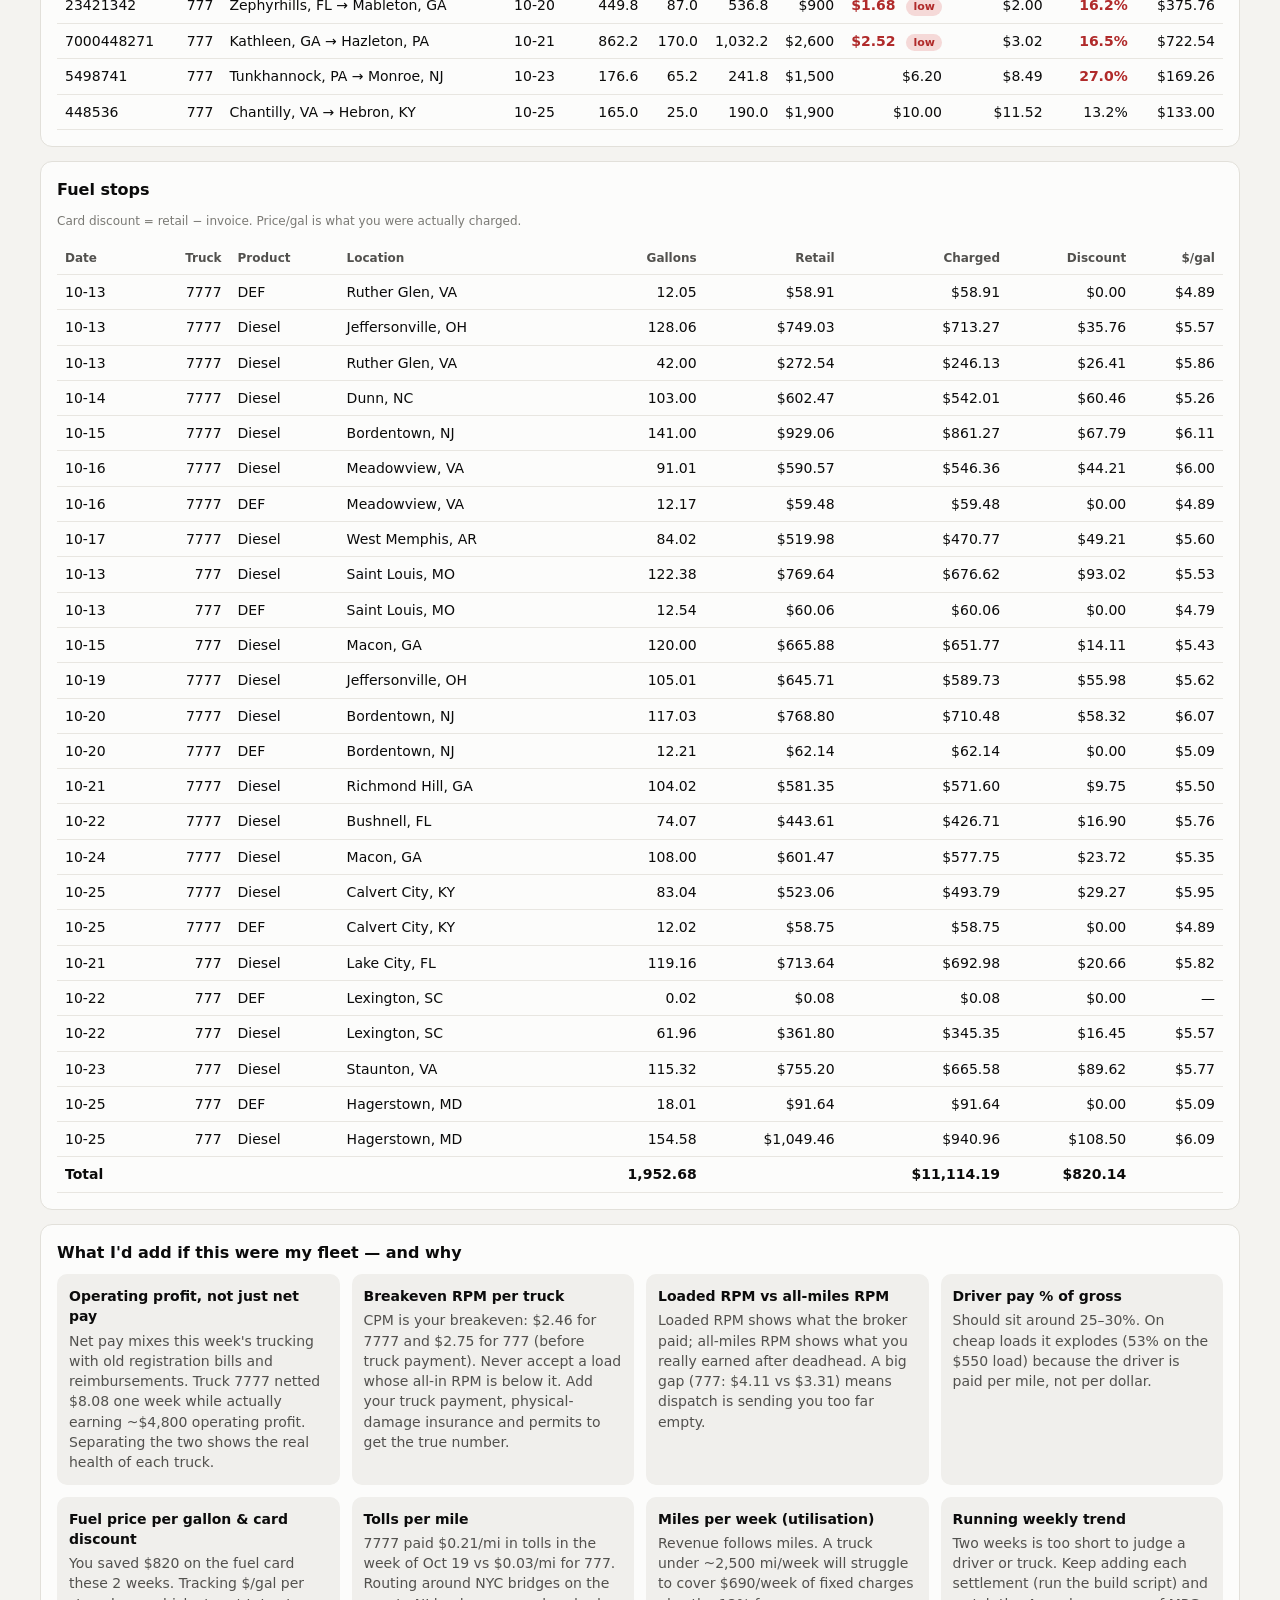
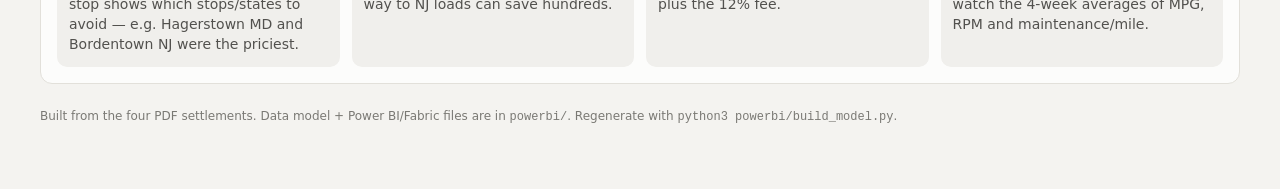
==== commit d6685062: "Connect hosted report to a live database with PDF upload The report now loads settlements from the a" ====
--- a/report/index.html
+++ b/report/index.html
@@ -91,6 +91,19 @@
 .pill.bad { background: color-mix(in srgb, var(--critical) 18%, transparent); color: var(--critical-text); }
 details summary { cursor: pointer; color: var(--text-secondary); margin-top: 8px; }
 #oneTime td:nth-child(4), #oneTime td:nth-child(3) { white-space: normal; }
+.status { font-size: 12px; color: var(--text-secondary); display: inline-flex; align-items: center; gap: 6px; }
+.status .dot { width: 8px; height: 8px; border-radius: 50%; background: var(--text-muted); }
+.status.live .dot { background: var(--good); }
+.status.err .dot { background: var(--critical); }
+.btn { border: 1px solid var(--border); background: var(--surface-1); color: var(--text-primary); padding: 7px 12px; border-radius: 8px; font: inherit; cursor: pointer; }
+.btn.primary { background: var(--text-primary); color: var(--surface-1); border-color: var(--text-primary); }
+.btn.danger { color: var(--critical-text); }
+.btn:disabled { opacity: .5; cursor: default; }
+.drop { border: 2px dashed var(--border); border-radius: 12px; padding: 18px; text-align: center; color: var(--text-secondary); margin-top: 10px; }
+.drop.over { border-color: var(--s1); }
+.preview { margin-top: 12px; padding: 12px; background: var(--surface-2); border-radius: 10px; }
+.preview .ok { color: var(--good-text); font-weight: 600; }
+.preview .bad { color: var(--critical-text); font-weight: 600; }
 footer { color: var(--text-muted); font-size: 12px; margin-top: 24px; }
 </style>
 </head>
@@ -100,14 +113,11 @@
   <header>
     <div>
       <h1>Fleet Report — Trucks 777 &amp; 7777</h1>
-      <p class="sub">Wenze Transport Services settlements BL-001023, -001024, -001050, -001051 · weeks of Oct 12 &amp; Oct 19, 2026</p>
+      <p class="sub" id="subtitle">Loading…</p>
+      <p class="status" id="dbStatus"><span class="dot"></span><span>Connecting to database…</span></p>
     </div>
     <div class="controls">
-      <div class="seg" role="group" aria-label="Week filter" id="weekSeg">
-        <button data-week="all" aria-pressed="true">Both weeks</button>
-        <button data-week="2026-10-12" aria-pressed="false">Oct 12–18</button>
-        <button data-week="2026-10-19" aria-pressed="false">Oct 19–25</button>
-      </div>
+      <div class="seg" role="group" aria-label="Week filter" id="weekSeg"></div>
       <div class="seg" role="group" aria-label="Theme" id="themeSeg">
         <button data-theme="auto" aria-pressed="true">Auto</button>
         <button data-theme="light" aria-pressed="false">Light</button>
@@ -119,9 +129,15 @@
   <section class="grid kpis" id="kpis"></section>
 
   <section class="card full">
-    <h2>🚩 Red flags — fix or question these first</h2>
-    <p class="muted">Ranked by dollar impact. All four statements were checked to foot (gross − driver pay + reimbursements − deductions = net pay); they do.</p>
-    <ul class="flags" id="flags"></ul>
+    <h2>🚩 Automatic red flags</h2>
+    <p class="muted">Re-checked every time a statement is added: deadhead over 15%, MPG under 6.5, weeks that lost money, loads paying below cost per mile, maintenance over $0.10/mi, one-time charges, and statements that don't add up.</p>
+    <ul class="flags" id="autoFlags"></ul>
+  </section>
+
+  <section class="card full">
+    <h2>My review of the Oct 12–25 statements</h2>
+    <p class="muted">Written notes on BL-001023, -001024, -001050 and -001051, ranked by dollar impact.</p>
+    <details open><summary>Show / hide</summary><ul class="flags" id="flags"></ul></details>
   </section>
 
   <section class="card full">
@@ -205,25 +221,56 @@
     <div class="recs" id="recs"></div>
   </section>
 
+  <section class="card full" id="manage">
+    <h2>Statements in the database</h2>
+    <p class="muted">Upload a new weekly settlement PDF: it's read in your browser, Claude turns it into rows, you check the totals, then save. Everyone you share this page with sees the update.</p>
+    <div class="tablewrap"><table id="stmtTable"></table></div>
+    <div class="drop" id="drop">
+      <input type="file" id="pdfInput" accept="application/pdf" multiple hidden>
+      <button class="btn primary" id="pickBtn">Upload settlement PDF</button>
+      <div class="muted" style="margin-top:6px">or drop PDFs here · Wenze / datatruck.io "Truck Owner Settlement" format</div>
+    </div>
+    <div id="uploadArea"></div>
+  </section>
+
   <footer>Built from the four PDF settlements. Data model + Power BI/Fabric files are in <code>powerbi/</code>. Regenerate with <code>python3 powerbi/build_model.py</code>.</footer>
 </div>
 
 <script src="data.js"></script>
+<script src="vendor/pdf.min.js"></script>
 <script>
 (() => {
-const D = window.FLEET;
-const TRUCKS = ["7777", "777"];
-const TC = { "7777": "var(--s1)", "777": "var(--s2)" };
-const DRIVER = { "7777": "Robert", "777": "Damarion" };
-const WEEKS = ["2026-10-12", "2026-10-19"];
-const WLABEL = { "2026-10-12": "Oct 12–18", "2026-10-19": "Oct 19–25" };
+let D = null, TRUCKS = [], TC = {}, DRIVER = {}, RATE = {}, WEEKS = [], WLABEL = {};
 let week = "all";
+const SLOTS = ["var(--s1)", "var(--s2)", "var(--s3)", "var(--s7)", "var(--s5)", "var(--s4)", "var(--s6)", "var(--s8)"];
+const MON = ["Jan", "Feb", "Mar", "Apr", "May", "Jun", "Jul", "Aug", "Sep", "Oct", "Nov", "Dec"];
+function weekLabel(ws) {
+  const a = new Date(ws + "T00:00:00Z"), b = new Date(a.getTime() + 6 * 864e5);
+  return a.getUTCMonth() === b.getUTCMonth() ? `${MON[a.getUTCMonth()]} ${a.getUTCDate()}–${b.getUTCDate()}` : `${MON[a.getUTCMonth()]} ${a.getUTCDate()} – ${MON[b.getUTCMonth()]} ${b.getUTCDate()}`;
+}
+function setData(d) {
+  D = d;
+  // trucks: stable colour by sorted id so a truck keeps its colour as data grows
+  const ids = [...new Set(d.settlements.map((s) => s.TruckID))].sort((a, b) => b.length - a.length || a.localeCompare(b));
+  TRUCKS = ids; TC = {}; DRIVER = {}; RATE = {};
+  ids.forEach((t, i) => (TC[t] = SLOTS[i % SLOTS.length]));
+  d.trucks.forEach((t) => { DRIVER[t.TruckID] = (t.Driver || "").split(" ")[0]; RATE[t.TruckID] = t.DriverRatePerMile; });
+  WEEKS = [...new Set(d.settlements.map((s) => s.WeekStart))].sort();
+  WLABEL = Object.fromEntries(WEEKS.map((w) => [w, weekLabel(w)]));
+  if (week !== "all" && !WEEKS.includes(week)) week = "all";
+  $("#weekSeg").innerHTML = [["all", WEEKS.length === 2 ? "Both weeks" : `All ${WEEKS.length} weeks`], ...WEEKS.map((w) => [w, WLABEL[w]])]
+    .map(([k, l]) => `<button data-week="${k}" aria-pressed="${k === week}">${l}</button>`).join("");
+  const ids2 = d.settlements.map((s) => s.SettlementID).sort();
+  $("#subtitle").textContent = WEEKS.length ? `${d.settlements.length} settlements (${ids2[0]} … ${ids2[ids2.length - 1]}) · ${WLABEL[WEEKS[0]]}${WEEKS.length > 1 ? " → " + WLABEL[WEEKS[WEEKS.length - 1]] : ""}, ${WEEKS[WEEKS.length - 1].slice(0, 4)}` : "No statements yet — upload one below.";
+  document.title = `Fleet Report · ${TRUCKS.map((t) => "Truck " + t).join(", ")}`;
+}
 
 const $ = (s) => document.querySelector(s);
-const money = (v, d = 0) => (v < 0 ? "−" : "") + "$" + Math.abs(v).toLocaleString("en-US", { minimumFractionDigits: d, maximumFractionDigits: d });
-const pm = (v) => "$" + v.toFixed(2);
-const pct = (v, d = 1) => (v * 100).toFixed(d) + "%";
-const num = (v, d = 0) => v.toLocaleString("en-US", { maximumFractionDigits: d, minimumFractionDigits: d });
+const ok = (v) => typeof v === "number" && isFinite(v);
+const money = (v, d = 0) => !ok(v) ? "—" : (v < 0 ? "−" : "") + "$" + Math.abs(v).toLocaleString("en-US", { minimumFractionDigits: d, maximumFractionDigits: d });
+const pm = (v) => !ok(v) ? "—" : (v < 0 ? "−$" : "$") + Math.abs(v).toFixed(2);
+const pct = (v, d = 1) => !ok(v) ? "—" : (v * 100).toFixed(d) + "%";
+const num = (v, d = 0) => !ok(v) ? "—" : v.toLocaleString("en-US", { maximumFractionDigits: d, minimumFractionDigits: d });
 
 // ---- metrics for the current filter (recomputed client-side from facts) ----
 function m(truck) {
@@ -260,12 +307,13 @@
   if (horiz) return `M${x},${y} H${x + w - r} Q${x + w},${y} ${x + w},${y + r} V${y + h - r} Q${x + w},${y + h} ${x + w - r},${y + h} H${x} Z`;
   return `M${x},${y + h} V${y + r} Q${x},${y} ${x + r},${y} H${x + w - r} Q${x + w},${y} ${x + w},${y + r} V${y + h} Z`;
 }
-function niceMax(v) { const p = Math.pow(10, Math.floor(Math.log10(v))); const n = v / p; return (n <= 1 ? 1 : n <= 2 ? 2 : n <= 2.5 ? 2.5 : n <= 5 ? 5 : 10) * p; }
+function niceMax(v) { if (!(v > 0)) return 1; const p = Math.pow(10, Math.floor(Math.log10(v))); const n = v / p; return (n <= 1 ? 1 : n <= 2 ? 2 : n <= 2.5 ? 2.5 : n <= 5 ? 5 : 10) * p; }
 
 // grouped vertical bars. groups: [{label, bars:[{value, color, tip, label}]}]
 function vbars(target, groups, { fmt, ref, refLabel, height = 240, max } = {}) {
   const W = 560, H = height, P = { l: 44, r: 8, t: 18, b: 34 };
   const svg = el("svg", { viewBox: `0 0 ${W} ${H}`, role: "img" });
+  groups.forEach((g) => g.bars.forEach((b) => { if (!ok(b.value)) { b.value = 0; b.showLabel = false; } }));
   const all = groups.flatMap((g) => g.bars.map((b) => b.value));
   const ymax = max || niceMax(Math.max(...all, ref || 0) * 1.08);
   const y = (v) => P.t + (H - P.t - P.b) * (1 - v / ymax);
@@ -292,7 +340,8 @@
 function hbars(target, rows, { fmt, ref, refLabel, max }) {
   const W = 560, rowH = 24, P = { l: 178, r: 56, t: 20, b: 8 }, H = P.t + P.b + rows.length * rowH;
   const svg = el("svg", { viewBox: `0 0 ${W} ${H}`, role: "img" });
-  const xmax = max || niceMax(Math.max(...rows.map((r) => r.value), ref || 0) * 1.05);
+  rows.forEach((r) => { if (!ok(r.value)) r.value = 0; });
+  const xmax = max || niceMax(Math.max(...rows.map((r) => r.value), ref || 0.01) * 1.05);
   const x = (v) => P.l + (W - P.l - P.r) * (v / xmax);
   rows.forEach((r, i) => {
     const yy = P.t + i * rowH, gm = el("g", { class: "mark" }, svg);
@@ -343,9 +392,10 @@
 }
 
 // ---- render ----
-function render() {
+var render = function () {
   const fleet = m(), byT = Object.fromEntries(TRUCKS.map((t) => [t, m(t)]));
-  const label = week === "all" ? "2 weeks" : WLABEL[week];
+  if (!D || !D.settlements.length) return;
+  const label = week === "all" ? `${WEEKS.length} week${WEEKS.length > 1 ? "s" : ""}` : WLABEL[week];
 
   // KPIs
   const k = [
@@ -363,12 +413,12 @@
 
   // Scorecard: [label, fn, fmt, higherIsBetter]
   const rows = [
-    ["Driver", (x, t) => DRIVER[t] + (t === "777" ? " ($0.65→$0.70/mi)" : " ($0.75/mi)"), null],
+    ["Driver", (x, t) => `${DRIVER[t]} (${RATE[t] ? "$" + RATE[t].toFixed(2) + "/mi" : "—"})`, null],
     ["Loads", (x) => x.L.length, (v) => v, null],
     ["Gross revenue", (x) => x.gross, (v) => money(v), true],
     ["Total miles", (x) => x.miles, (v) => num(v), true],
-    ["Gross per week", (x) => x.gross / (week === "all" ? 2 : 1), (v) => money(v), true],
-    ["Miles per week", (x) => x.miles / (week === "all" ? 2 : 1), (v) => num(v), true],
+    ["Gross per week", (x) => x.gross / Math.max(1, new Set(x.S.map((s) => s.WeekStart)).size), (v) => money(v), true],
+    ["Miles per week", (x) => x.miles / Math.max(1, new Set(x.S.map((s) => s.WeekStart)).size), (v) => num(v), true],
     ["RPM (all miles)", (x) => x.rpm, pm, true],
     ["Loaded RPM", (x) => x.lrpm, pm, true],
     ["CPM (operating)", (x) => x.cpm, pm, false],
@@ -393,7 +443,8 @@
     const fv = fmt ? fmt(fn(fleet, null) ?? 0) : "";
     h += `<tr><td>${l}</td>${vals.map((v, i) => {
       let cls = "";
-      if (hib != null && vals[0] !== vals[1]) { const best = hib ? Math.max(...vals) : Math.min(...vals); cls = v === best ? "win" : "lose"; }
+      const fin = vals.filter(ok);
+      if (hib != null && ok(v) && fin.length > 1 && new Set(fin).size > 1) { const best = hib ? Math.max(...fin) : Math.min(...fin), worst = hib ? Math.min(...fin) : Math.max(...fin); cls = v === best ? "win" : v === worst ? "lose" : ""; }
       return `<td class="${cls}">${fmt ? fmt(v) : v}</td>`;
     }).join("")}<td>${l === "Driver" ? "" : fv}</td></tr>`;
   });
@@ -412,9 +463,9 @@
 
   // MPG
   legend("#mpgLegend", TRUCKS.map((t) => [TC[t], `Truck ${t}`]));
-  const mpgGroups = (week === "all" ? [...WEEKS, "all"] : [week]).map((w) => ({ label: w === "all" ? "2-week total" : WLABEL[w], bars: TRUCKS.map((t) => {
+  const mpgGroups = (week === "all" ? [...WEEKS, "all"] : [week]).map((w) => ({ label: w === "all" ? `${WEEKS.length}-week total` : WLABEL[w], bars: TRUCKS.map((t) => {
     const x = w === "all" ? byT[t] : tw(t, w);
-    return { value: x.mpg, color: TC[t], tip: `<b>Truck ${t} · ${w === "all" ? "2 weeks" : WLABEL[w]}</b><br>${x.mpg.toFixed(2)} MPG<br>${num(x.miles)} mi ÷ ${num(x.dGal, 1)} gal diesel<br>Fuel+DEF ${pm(x.fpm)}/mi · ${pm(x.dCost / x.dGal)}/gal` };
+    return { value: x.mpg, color: TC[t], tip: `<b>Truck ${t} · ${w === "all" ? WEEKS.length + " weeks" : WLABEL[w]}</b><br>${x.mpg.toFixed(2)} MPG<br>${num(x.miles)} mi ÷ ${num(x.dGal, 1)} gal diesel<br>Fuel+DEF ${pm(x.fpm)}/mi · ${pm(x.dCost / x.dGal)}/gal` };
   }) }));
   vbars("#mpgChart", mpgGroups, { fmt: (v) => v.toFixed(1), ref: 6.5, refLabel: "6.5 MPG target", max: 9 });
 
@@ -492,12 +543,197 @@
 document.getElementById("recs").innerHTML = RECS.map(([t, p]) => `<div class="rec"><b>${t}</b><p>${p}</p></div>`).join("");
 
 // ---- controls ----
-document.querySelectorAll("#weekSeg button").forEach((b) => b.addEventListener("click", () => {
-  week = b.dataset.week; document.querySelectorAll("#weekSeg button").forEach((x) => x.setAttribute("aria-pressed", x === b)); render(); }));
+$("#weekSeg").addEventListener("click", (e) => { const b = e.target.closest("button"); if (!b) return;
+  week = b.dataset.week; document.querySelectorAll("#weekSeg button").forEach((x) => x.setAttribute("aria-pressed", x === b)); render(); });
 document.querySelectorAll("#themeSeg button").forEach((b) => b.addEventListener("click", () => {
   const t = b.dataset.theme; if (t === "auto") document.documentElement.removeAttribute("data-theme"); else document.documentElement.setAttribute("data-theme", t);
   document.querySelectorAll("#themeSeg button").forEach((x) => x.setAttribute("aria-pressed", x === b)); }));
-render();
+// ---- automatic red flags (recomputed from whatever data is loaded) ----
+function autoFlags() {
+  const out = [], save = week;
+  const fleetAll = (() => { week = "all"; const r = m(); week = save; return r; })();
+  const SEV = { critical: 0, serious: 1, warning: 2 };
+  D.settlements.forEach((s) => {
+    const L = D.loads.filter((l) => l.SettlementID === s.SettlementID), X = D.deductions.filter((d) => d.SettlementID === s.SettlementID);
+    const R = D.reimbursements.filter((r) => r.SettlementID === s.SettlementID), sum = (a, k) => a.reduce((t, r) => t + (+r[k] || 0), 0);
+    const calc = s.Gross - s.DriverPay + sum(R, "Amount") - sum(X, "Amount");
+    if (Math.abs(calc - s.NetPay) > 0.05 || Math.abs(sum(L, "Gross") - s.Gross) > 0.05)
+      out.push(["critical", `${s.SettlementID} doesn't add up`, `Gross − driver pay + reimbursements − deductions = ${money(calc, 2)}, statement says net pay ${money(s.NetPay, 2)}. Loads total ${money(sum(L, "Gross"), 2)} vs gross ${money(s.Gross, 2)}.`, money(calc - s.NetPay, 2), 1e9]);
+    const ot = X.filter((d) => !d.IsOperating);
+    if (ot.length) out.push(["serious", `Truck ${s.TruckID}, ${weekLabel(s.WeekStart)}: ${money(sum(ot, "Amount"), 2)} in one-time charges`, ot.map((d) => `${d.Description} (${money(d.Amount, 2)})`).join("; ") + ". Ask for receipts and check they're for your truck.", money(sum(ot, "Amount")), sum(ot, "Amount")]);
+  });
+  TRUCKS.forEach((t) => {
+    const all = (() => { week = "all"; const r = m(t); week = save; return r; })();
+    if (all.dGal > 0 && all.mpg < 6.5) out.push(["serious", `Truck ${t} averages ${all.mpg.toFixed(2)} MPG (target 6.5)`, `${num(all.miles)} mi on ${num(all.dGal, 1)} gal diesel across ${new Set(all.S.map((s) => s.WeekStart)).size} week(s). At 6.5 MPG it would have used ${num(all.dGal - all.miles / 6.5, 0)} fewer gallons.`, "~" + money((all.dGal - all.miles / 6.5) * (all.dCost / all.dGal)), (all.dGal - all.miles / 6.5) * (all.dCost / all.dGal)]);
+    if (all.dh > 0.15) out.push(["serious", `Truck ${t} deadhead ${pct(all.dh)} (limit 15%)`, `${num(all.empty)} empty of ${num(all.miles)} total miles. Excess empty miles above 15%: ${num(all.empty - 0.15 * all.miles)}.`, "~" + money((all.empty - 0.15 * all.miles) * fleetAll.cpm), (all.empty - 0.15 * all.miles) * fleetAll.cpm]);
+    WEEKS.forEach((w) => {
+      week = w; const x = m(t); week = save;
+      if (!x.L.length) return;
+      if (x.profit < 0) out.push(["critical", `Truck ${t} lost money in ${WLABEL[w]}`, `RPM ${pm(x.rpm)} vs CPM ${pm(x.cpm)} on ${num(x.miles)} miles (fuel ${money(x.cat.Fuel || 0)}, tolls ${money(x.tolls)}, maintenance ${money(x.maint)}).`, money(x.profit), -x.profit]);
+      if (x.maint / x.miles > 0.1) out.push(["warning", `Truck ${t} maintenance ${pm(x.maint / x.miles)}/mi in ${WLABEL[w]}`, X_desc(x), money(x.maint, 2), x.maint]);
+    });
+  });
+  const cheap = D.loads.filter((l) => l.RPM < fleetAll.cpm);
+  if (cheap.length) out.push(["warning", `${cheap.length} load(s) paid less than your ${pm(fleetAll.cpm)}/mi cost`, cheap.map((l) => `${l.TruckID}: ${l.Pickup} → ${l.Delivery} ${pm(l.RPM)}/mi`).join("; ") + ".", money(cheap.reduce((t, l) => t + (fleetAll.cpm - l.RPM) * l.TotalMiles, 0)), cheap.reduce((t, l) => t + (fleetAll.cpm - l.RPM) * l.TotalMiles, 0)]);
+  out.sort((a, b) => SEV[a[0]] - SEV[b[0]] || b[4] - a[4]);
+  $("#autoFlags").innerHTML = out.length ? out.map(([sev, t, b, a]) => `<li class="flag ${sev}"><div class="icon" aria-hidden="true">${sev === "warning" ? "!" : "▲"}</div>
+    <div><div class="sev">${sev}</div><div class="title">${esc(t)}</div><div class="body">${esc(b)}</div></div><div class="amt">${a}</div></li>`).join("") : `<li class="muted">No automatic flags. 👍</li>`;
+}
+function X_desc(x) { return x.X.filter((d) => d.Category === "Maintenance").map((d) => `${d.Description} ${money(d.Amount, 2)}`).join("; "); }
+function esc(s) { return String(s ?? "").replace(/[&<>"]/g, (c) => ({ "&": "&amp;", "<": "&lt;", ">": "&gt;", '"': "&quot;" }[c])); }
+
+// ---- statements table ----
+let canWrite = false, pendingDelete = null;
+function stmtTable() {
+  const rows = D.settlements.slice().sort((a, b) => b.WeekStart.localeCompare(a.WeekStart) || a.TruckID.localeCompare(b.TruckID));
+  $("#stmtTable").innerHTML = `<thead><tr><th class="left">Statement</th><th>Truck</th><th class="left">Week</th><th>Loads</th><th>Gross</th><th>Deductions</th><th>Net pay</th><th></th></tr></thead><tbody>` +
+    rows.map((s) => `<tr><td class="left">${esc(s.SettlementID)}</td><td>${esc(s.TruckID)}</td><td class="left">${WLABEL[s.WeekStart] || s.WeekStart}</td><td>${D.loads.filter((l) => l.SettlementID === s.SettlementID).length}</td>
+      <td>${money(s.Gross, 2)}</td><td>${money(s.Deductions, 2)}</td><td>${money(s.NetPay, 2)}</td>
+      <td>${canWrite && db ? `<button class="btn danger" data-del="${esc(s.SettlementID)}">${pendingDelete === s.SettlementID ? "Confirm delete" : "Delete"}</button>` : ""}</td></tr>`).join("") + "</tbody>";
+}
+$("#stmtTable").addEventListener("click", async (e) => {
+  const b = e.target.closest("button[data-del]"); if (!b) return;
+  const id = b.dataset.del;
+  if (pendingDelete !== id) { pendingDelete = id; stmtTable(); return; }
+  pendingDelete = null; b.disabled = true;
+  try { await db.doc("settlements/" + id).delete(); } catch (err) { setStatus("err", "Delete failed: " + (err.message || err.code)); }
+});
+
+const _render = render;
+render = function () { _render(); if (D) { autoFlags(); stmtTable(); } };
+
+// ---- database ----
+let db = null, sample = null;
+function setStatus(kind, msg) { const s = $("#dbStatus"); s.className = "status " + kind; s.lastElementChild.textContent = msg; }
+function fromDocs(docs) {
+  const d = { trucks: [], settlements: [], loads: [], fuel: [], deductions: [], reimbursements: [] }, tr = {};
+  docs.slice().sort((a, b) => (a.settlement?.WeekStart || "").localeCompare(b.settlement?.WeekStart || "")).forEach((x) => {
+    if (!x || !x.settlement) return;
+    d.settlements.push(x.settlement);
+    if (x.truck) tr[x.truck.TruckID] = x.truck; // latest week wins
+    ["loads", "fuel", "deductions", "reimbursements"].forEach((k) => (x[k] || []).forEach((r) => d[k].push(r)));
+  });
+  d.trucks = Object.values(tr);
+  return d;
+}
+function showOffline(msg) { if (!D) { setData(window.FLEET); render(); } setStatus("err", msg); $("#manage").style.display = "none"; }
+
+setData(window.FLEET); render(); // instant first paint from the bundled copy
+(async () => {
+  try { db = await window.claude?.use?.("db"); } catch { db = null; }
+  if (!db) return showOffline("Offline copy (database not available in this view)");
+  try { const user = await window.claude.use("user"); const c = user ? await user.can("data.write") : null; canWrite = c !== false; } catch { canWrite = true; }
+  try { sample = await window.claude.use("sample"); } catch { sample = null; }
+  if (!canWrite) $("#drop").style.display = "none";
+  let timer = setTimeout(() => setStatus("err", "Database not reachable yet — showing bundled copy"), 10000);
+  db.collection("settlements").onSnapshot((snap) => {
+    if (snap.metadata.fromCache && snap.empty) return;
+    if (!snap.metadata.fromCache) { clearTimeout(timer); }
+    setData(fromDocs(snap.docs.map((x) => x.data())));
+    render();
+    setStatus(snap.metadata.fromCache ? "" : "live", `Live database · ${snap.size} statement${snap.size === 1 ? "" : "s"}${snap.metadata.hasPendingWrites ? " · saving…" : ""}`);
+    if (snap.empty) $("#subtitle").textContent = "Database is empty — upload a settlement PDF below.";
+  }, (err) => { clearTimeout(timer); setStatus("err", "Database error: " + err.code + " — showing last loaded data"); });
+})();
+
+// ---- PDF upload → Claude → preview → save ----
+if (window.pdfjsLib) pdfjsLib.GlobalWorkerOptions.workerSrc = "vendor/pdf.worker.min.js";
+async function pdfToText(file) {
+  const pdf = await pdfjsLib.getDocument({ data: await file.arrayBuffer() }).promise, lines = [];
+  for (let p = 1; p <= pdf.numPages; p++) {
+    const items = (await (await pdf.getPage(p)).getTextContent()).items.filter((i) => i.str.trim()).map((i) => ({ s: i.str, x: i.transform[4], y: i.transform[5] }));
+    const rows = new Map(); items.forEach((i) => { const k = Math.round(i.y / 3) * 3; (rows.get(k) || rows.set(k, []).get(k)).push(i); });
+    [...rows.keys()].sort((a, b) => b - a).forEach((k) => lines.push(rows.get(k).sort((a, b) => a.x - b.x).map((i) => i.s).join(" | ")));
+    lines.push("--- page break ---");
+  }
+  return lines.join("\n");
+}
+const CATEGORY_HELP = `Category must be one of: "Company Fee"; "Fixed Weekly" (trailer rental, ELD, IFTA, insurance); "Fuel"; "Tolls" (toll transactions and PrePass); "Maintenance"; "Driver Bonus"; "Registration" (truck registration, even if typed Safety); "Safety / Driver Travel" (air tickets, Uber, hotels, other Safety lines); "Cash Advance"; "Other".`;
+function prompt(text) {
+  return `You convert a trucking "Truck Owner Settlement" statement (text extracted from a PDF; table cells are separated by " | ", and some cells wrap onto the next line) into JSON.
+Return ONLY a JSON object with exactly these keys:
+{"SettlementID": "BL-…", "TruckID": "unit number digits only, e.g. 777", "Driver": "driver full name", "WeekStart": "YYYY-MM-DD (Period Start)", "WeekEnd": "YYYY-MM-DD", "CheckDate": "YYYY-MM-DD", "Trips": number,
+ "Gross": number (Total Gross), "DriverPay": positive number, "Reimbursements": number (sum of Reimbursement lines, 0 if none), "Deductions": number (deductions total), "NetPay": number,
+ "loads": [{"LoadID": "", "Pickup": "City, ST", "Delivery": "City, ST", "PickupDate": "YYYY-MM-DD", "DeliveryDate": "YYYY-MM-DD", "LoadedMiles": n, "EmptyMiles": n, "TotalMiles": n, "Gross": n, "DriverPay": n}],
+ "fuel": [{"Date": "YYYY-MM-DD", "Product": "Diesel" or "DEF", "City": "", "State": "ST", "Gallons": n, "RetailAmount": n, "InvoiceAmount": n}],
+ "deductions": [{"Category": "…", "StatementType": "Type column as printed", "Description": "short description incl. names/dates/invoice ids", "Amount": n}],
+ "reimbursements": [{"Description": "", "Amount": n}]}
+${CATEGORY_HELP}
+Every deduction line on the statement must appear exactly once (including Fuel and Toll totals). Numbers are plain numbers without $ or commas. Do not invent values.
+
+STATEMENT TEXT:
+${text}`;
+}
+function normalize(x) {
+  const id = String(x.SettlementID).trim(), T = String(x.TruckID).replace(/\D/g, ""), wk = x.WeekStart, n = (v) => +(+v || 0).toFixed(2);
+  const NONOP = ["Registration", "Safety / Driver Travel", "Cash Advance", "Other"];
+  const loads = (x.loads || []).map((l) => { const tm = n(l.TotalMiles) || n(l.LoadedMiles) + n(l.EmptyMiles);
+    return { LoadID: String(l.LoadID), SettlementID: id, TruckID: T, WeekStart: wk, Pickup: l.Pickup, Delivery: l.Delivery, PickupDate: l.PickupDate, DeliveryDate: l.DeliveryDate,
+      LoadedMiles: n(l.LoadedMiles), EmptyMiles: n(l.EmptyMiles), TotalMiles: tm, Gross: n(l.Gross), DriverPay: n(l.DriverPay),
+      RPM: +(n(l.Gross) / tm).toFixed(3), LoadedRPM: +(n(l.Gross) / n(l.LoadedMiles)).toFixed(3), DeadheadPct: +(n(l.EmptyMiles) / tm).toFixed(4) }; });
+  const fuel = (x.fuel || []).map((f, i) => ({ FuelID: `${id}-F${i + 1}`, SettlementID: id, TruckID: T, WeekStart: wk, Date: f.Date, Product: /def/i.test(f.Product) ? "DEF" : "Diesel", City: f.City, State: f.State,
+    Gallons: n(f.Gallons), RetailAmount: n(f.RetailAmount), InvoiceAmount: n(f.InvoiceAmount), Discount: n(n(f.RetailAmount) - n(f.InvoiceAmount)), PricePerGal: n(f.Gallons) >= 1 ? +(n(f.InvoiceAmount) / n(f.Gallons)).toFixed(3) : null }));
+  const deductions = (x.deductions || []).map((d, i) => ({ DeductionID: `${id}-D${i + 1}`, SettlementID: id, TruckID: T, WeekStart: wk, Category: d.Category, StatementType: d.StatementType, Description: d.Description, Amount: n(d.Amount), IsOperating: !NONOP.includes(d.Category) }));
+  const reimbursements = (x.reimbursements || []).map((r, i) => ({ ReimbursementID: `${id}-R${i + 1}`, SettlementID: id, TruckID: T, WeekStart: wk, Description: r.Description, Amount: n(r.Amount) }));
+  const rates = loads.map((l) => l.DriverPay / l.TotalMiles).filter(ok).sort((a, b) => a - b);
+  return { settlement: { SettlementID: id, TruckID: T, WeekStart: wk, WeekEnd: x.WeekEnd, CheckDate: x.CheckDate, Trips: +x.Trips || loads.length, Gross: n(x.Gross), DriverPay: n(Math.abs(x.DriverPay)), Reimbursements: n(x.Reimbursements), Deductions: n(x.Deductions), NetPay: n(x.NetPay) },
+    truck: { TruckID: T, Driver: x.Driver, DriverRatePerMile: rates.length ? +rates[Math.floor(rates.length / 2)].toFixed(2) : null }, loads, fuel, deductions, reimbursements };
+}
+function checks(doc) {
+  const s = doc.settlement, sum = (a, k) => a.reduce((t, r) => t + r[k], 0), c = [];
+  const near = (a, b) => Math.abs(a - b) < 0.05;
+  c.push(["Loads add up to total gross", near(sum(doc.loads, "Gross"), s.Gross), `${money(sum(doc.loads, "Gross"), 2)} vs ${money(s.Gross, 2)}`]);
+  c.push(["Driver pay matches loads", near(sum(doc.loads, "DriverPay"), s.DriverPay), `${money(sum(doc.loads, "DriverPay"), 2)} vs ${money(s.DriverPay, 2)}`]);
+  c.push(["Deduction lines add up", near(sum(doc.deductions, "Amount"), s.Deductions), `${money(sum(doc.deductions, "Amount"), 2)} vs ${money(s.Deductions, 2)}`]);
+  c.push(["Reimbursements add up", near(sum(doc.reimbursements, "Amount"), s.Reimbursements), `${money(sum(doc.reimbursements, "Amount"), 2)} vs ${money(s.Reimbursements, 2)}`]);
+  const calc = s.Gross - s.DriverPay + s.Reimbursements - s.Deductions;
+  c.push(["Net pay = gross − driver pay + reimb. − deductions", near(calc, s.NetPay), `${money(calc, 2)} vs ${money(s.NetPay, 2)}`]);
+  const fd = sum(doc.deductions.filter((d) => d.Category === "Fuel"), "Amount");
+  if (doc.fuel.length) c.push(["Fuel purchases match fuel deduction", near(sum(doc.fuel, "InvoiceAmount"), fd), `${money(sum(doc.fuel, "InvoiceAmount"), 2)} vs ${money(fd, 2)}`]);
+  return c;
+}
+const pending = new Map();
+async function handleFiles(files) {
+  for (const file of files) {
+    const key = Math.random().toString(36).slice(2), box = document.createElement("div");
+    box.className = "preview"; box.id = "up-" + key; box.innerHTML = `<b>${esc(file.name)}</b> — reading PDF…`; $("#uploadArea").prepend(box);
+    try {
+      if (!window.pdfjsLib) throw new Error("PDF reader didn't load");
+      if (!sample) throw new Error("Claude isn't available in this view, so the PDF can't be read automatically");
+      const text = await pdfToText(file);
+      box.innerHTML = `<b>${esc(file.name)}</b> — Claude is reading the statement…`;
+      const raw = await sample.json(prompt(text), { modelTier: "default" });
+      const doc = normalize(raw), c = checks(doc), s = doc.settlement, exists = D.settlements.some((x) => x.SettlementID === s.SettlementID);
+      pending.set(key, doc);
+      box.innerHTML = `<b>${esc(file.name)}</b> → <b>${esc(s.SettlementID)}</b> · Truck ${esc(s.TruckID)} · ${esc(doc.truck.Driver)} · ${esc(s.WeekStart)} → ${esc(s.WeekEnd)}<br>
+        ${doc.loads.length} loads · ${num(doc.loads.reduce((t, l) => t + l.TotalMiles, 0), 1)} mi · gross ${money(s.Gross, 2)} · deductions ${money(s.Deductions, 2)} · net ${money(s.NetPay, 2)} · ${doc.fuel.length} fuel lines · ${doc.deductions.length} deduction lines
+        <ul style="margin:8px 0">${c.map(([l, pass, d]) => `<li><span class="${pass ? "ok" : "bad"}">${pass ? "✓" : "✗"}</span> ${l} <span class="muted">(${d})</span></li>`).join("")}</ul>
+        ${c.every((x) => x[1]) ? "" : `<p class="bad">Some totals don't match — the PDF may have been misread. Save only if you're sure, or try again.</p>`}
+        <button class="btn primary" data-save="${key}">${exists ? "Replace " + esc(s.SettlementID) + " in database" : "Save to database"}</button> <button class="btn" data-discard="${key}">Discard</button>`;
+    } catch (err) {
+      box.innerHTML = `<b>${esc(file.name)}</b> — <span class="bad">couldn't read it: ${esc(err.message || err.code || err)}</span>`;
+    }
+  }
+}
+$("#uploadArea").addEventListener("click", async (e) => {
+  const sv = e.target.closest("button[data-save]"), dc = e.target.closest("button[data-discard]");
+  if (dc) { pending.delete(dc.dataset.discard); dc.closest(".preview").remove(); return; }
+  if (!sv) return;
+  const doc = pending.get(sv.dataset.save); sv.disabled = true; sv.textContent = "Saving…";
+  try {
+    await db.doc("settlements/" + doc.settlement.SettlementID.replace(/[^A-Za-z0-9_\-.~:@+]/g, "-")).set(doc);
+    pending.delete(sv.dataset.save); sv.closest(".preview").innerHTML = `<span class="ok">✓ Saved ${esc(doc.settlement.SettlementID)}</span> — the dashboard has been updated.`;
+  } catch (err) {
+    sv.disabled = false; sv.textContent = "Retry save";
+    sv.insertAdjacentHTML("afterend", ` <span class="bad">${err.code === "invalid_argument" ? "You don't have permission to save here." : esc(err.message || err.code)}</span>`);
+  }
+});
+$("#pickBtn").addEventListener("click", () => $("#pdfInput").click());
+$("#pdfInput").addEventListener("change", (e) => { handleFiles([...e.target.files]); e.target.value = ""; });
+const drop = $("#drop");
+drop.addEventListener("dragover", (e) => { e.preventDefault(); drop.classList.add("over"); });
+drop.addEventListener("dragleave", () => drop.classList.remove("over"));
+drop.addEventListener("drop", (e) => { e.preventDefault(); drop.classList.remove("over"); handleFiles([...e.dataTransfer.files].filter((f) => /pdf$/i.test(f.name) || f.type === "application/pdf")); });
 })();
 </script>
 </body>
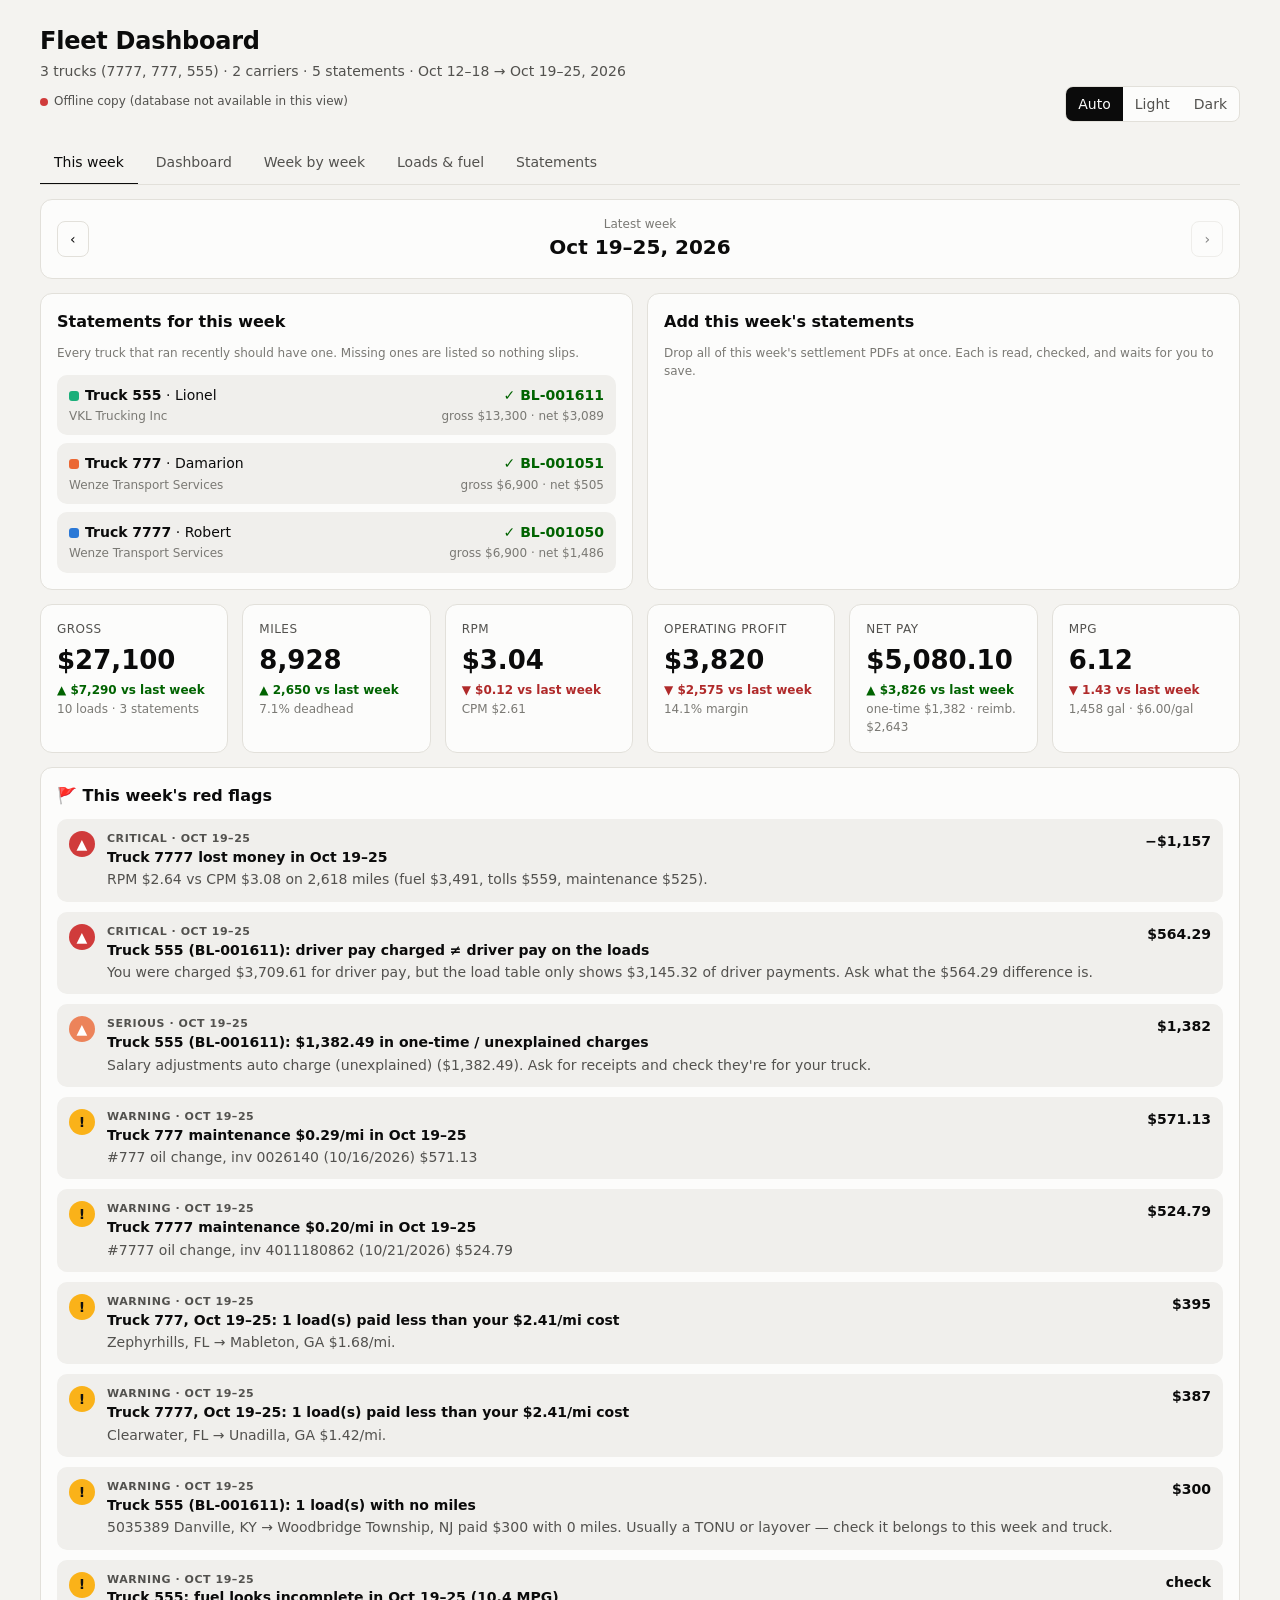
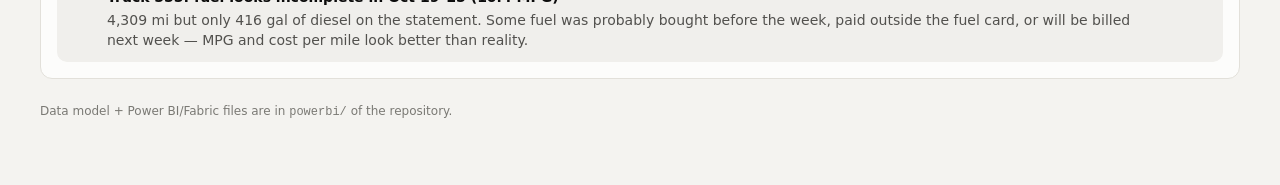
==== commit 27318a24: "Weekly workflow tabs, multi-carrier support, add VKL statement BL-001611 Reorganises the report into" ====
--- a/report/index.html
+++ b/report/index.html
@@ -104,6 +104,18 @@
 .preview { margin-top: 12px; padding: 12px; background: var(--surface-2); border-radius: 10px; }
 .preview .ok { color: var(--good-text); font-weight: 600; }
 .preview .bad { color: var(--critical-text); font-weight: 600; }
+.tabs { display: flex; gap: 4px; border-bottom: 1px solid var(--border); margin: 4px 0 14px; overflow-x: auto; }
+.tabs a { padding: 10px 14px; color: var(--text-secondary); text-decoration: none; border-bottom: 2px solid transparent; margin-bottom: -1px; white-space: nowrap; font-weight: 500; }
+.tabs a[aria-selected="true"] { color: var(--text-primary); border-bottom-color: var(--text-primary); }
+.filterbar { display: flex; gap: 8px; flex-wrap: wrap; margin-bottom: 14px; }
+.panel { display: none; } .panel.active { display: block; }
+.weekhead { display: flex; align-items: center; justify-content: space-between; text-align: center; }
+.checklist { list-style: none; padding: 0; margin: 10px 0 0; display: grid; gap: 8px; }
+.checklist li { display: flex; justify-content: space-between; gap: 10px; padding: 10px 12px; background: var(--surface-2); border-radius: 10px; align-items: center; }
+.checklist .st { font-weight: 650; }
+.delta { font-size: 12px; font-weight: 600; }
+.delta.up { color: var(--good-text); } .delta.down { color: var(--critical-text); }
+a { color: var(--s1); }
 footer { color: var(--text-muted); font-size: 12px; margin-top: 24px; }
 </style>
 </head>
@@ -112,12 +124,11 @@
 <div class="wrap">
   <header>
     <div>
-      <h1>Fleet Report — Trucks 777 &amp; 7777</h1>
+      <h1>Fleet Dashboard</h1>
       <p class="sub" id="subtitle">Loading…</p>
       <p class="status" id="dbStatus"><span class="dot"></span><span>Connecting to database…</span></p>
     </div>
     <div class="controls">
-      <div class="seg" role="group" aria-label="Week filter" id="weekSeg"></div>
       <div class="seg" role="group" aria-label="Theme" id="themeSeg">
         <button data-theme="auto" aria-pressed="true">Auto</button>
         <button data-theme="light" aria-pressed="false">Light</button>
@@ -126,114 +137,172 @@
     </div>
   </header>
 
-  <section class="grid kpis" id="kpis"></section>
-
-  <section class="card full">
-    <h2>🚩 Automatic red flags</h2>
-    <p class="muted">Re-checked every time a statement is added: deadhead over 15%, MPG under 6.5, weeks that lost money, loads paying below cost per mile, maintenance over $0.10/mi, one-time charges, and statements that don't add up.</p>
-    <ul class="flags" id="autoFlags"></ul>
-  </section>
-
-  <section class="card full">
-    <h2>My review of the Oct 12–25 statements</h2>
-    <p class="muted">Written notes on BL-001023, -001024, -001050 and -001051, ranked by dollar impact.</p>
-    <details open><summary>Show / hide</summary><ul class="flags" id="flags"></ul></details>
-  </section>
-
-  <section class="card full">
-    <h2>Truck vs truck scorecard</h2>
-    <p class="muted"><span class="win">Green</span> = better truck on that line, <span class="lose">red</span> = worse. Operating = excludes one-time registration/travel charges and reimbursements.</p>
-    <div class="tablewrap"><table id="scorecard"></table></div>
-  </section>
-
-  <section class="grid two">
-    <div class="card">
-      <h2>Where each $1 of gross goes</h2>
-      <p class="muted">Operating costs as % of gross revenue, per truck. Whatever is left is operating profit.</p>
-      <div class="legend" id="pctLegend"></div>
-      <div id="pctChart"></div>
-    </div>
-    <div class="card">
-      <h2>Revenue per mile vs cost per mile</h2>
-      <p class="muted">RPM above CPM = the truck made money that week. CPM here is operating cost ÷ total miles (= breakeven RPM).</p>
-      <div class="legend" id="rpmLegend"></div>
-      <div id="rpmChart"></div>
-    </div>
-  </section>
-
-  <section class="grid two">
-    <div class="card">
-      <h2>Fuel economy (MPG) &amp; fuel cost per mile</h2>
-      <p class="muted">Diesel gallons only (DEF excluded). Red dashed line = 6.5 MPG target. Weekly MPG swings because a fill-up late in a week fuels next week's miles — trust the 2-week number.</p>
-      <div class="legend" id="mpgLegend"></div>
-      <div id="mpgChart"></div>
-    </div>
-    <div class="card">
-      <h2>Gross revenue by week</h2>
-      <p class="muted">Which truck is bringing in less money — and how many miles it took.</p>
-      <div class="legend" id="grossLegend"></div>
-      <div id="grossChart"></div>
-    </div>
-  </section>
-
-  <section class="grid two">
-    <div class="card">
-      <h2>Deadhead % by load</h2>
-      <p class="muted">Empty miles ÷ total miles. Red dashed line = 15% threshold.</p>
-      <div class="legend" id="dhLegend"></div>
-      <div id="dhChart"></div>
-    </div>
-    <div class="card">
-      <h2>Rate per mile by load</h2>
-      <p class="muted">Gross ÷ total miles (incl. deadhead). Red dashed line = fleet operating CPM (breakeven) — loads below it lose money.</p>
-      <div class="legend" id="lrLegend"></div>
-      <div id="lrChart"></div>
-    </div>
-  </section>
-
-  <section class="grid two">
-    <div class="card">
-      <h2>Maintenance &amp; tolls per mile</h2>
-      <p class="muted">Normalised by miles so a truck that ran more isn't penalised.</p>
-      <div class="legend" id="mtLegend"></div>
-      <div id="mtChart"></div>
-    </div>
-    <div class="card">
-      <h2>Non-operating items (charged / credited)</h2>
-      <p class="muted">Old or one-off charges that hit these two weeks. These are what wiped out the Oct 12–18 check for 7777 ($8.08 net).</p>
+  <nav class="tabs" id="tabs" role="tablist">
+    <a href="#this-week" data-tab="this-week">This week</a>
+    <a href="#dashboard" data-tab="dashboard">Dashboard</a>
+    <a href="#trends" data-tab="trends">Week by week</a>
+    <a href="#loads" data-tab="loads">Loads &amp; fuel</a>
+    <a href="#statements" data-tab="statements">Statements</a>
+  </nav>
+
+  <div class="filterbar" id="filterbar">
+    <div class="seg" role="group" aria-label="Week filter" id="weekSeg"></div>
+    <div class="seg" role="group" aria-label="Carrier filter" id="carrierSeg"></div>
+  </div>
+
+  <!-- ===================== THIS WEEK ===================== -->
+  <div class="panel" data-panel="this-week">
+    <section class="card full weekhead">
+      <button class="btn" id="prevWeek" aria-label="Previous week">‹</button>
+      <div><div class="muted" id="weekCaption">Week</div><h2 id="weekTitle" style="font-size:20px;margin:0">—</h2></div>
+      <button class="btn" id="nextWeek" aria-label="Next week">›</button>
+    </section>
+
+    <section class="grid two">
+      <div class="card">
+        <h2>Statements for this week</h2>
+        <p class="muted">Every truck that ran recently should have one. Missing ones are listed so nothing slips.</p>
+        <ul class="checklist" id="checklist"></ul>
+      </div>
+      <div class="card">
+        <h2>Add this week's statements</h2>
+        <p class="muted">Drop all of this week's settlement PDFs at once. Each is read, checked, and waits for you to save.</p>
+        <div class="drop" id="drop">
+          <input type="file" id="pdfInput" accept="application/pdf" multiple hidden>
+          <button class="btn primary" id="pickBtn">Upload settlement PDFs</button>
+          <div class="muted" style="margin-top:6px">or drop PDFs here · datatruck.io "Truck Owner Settlement" (Wenze, VKL, …)</div>
+        </div>
+        <div id="saveAllBar" style="display:none;margin-top:10px"><button class="btn primary" id="saveAll">Save all that passed checks</button></div>
+        <div id="uploadArea"></div>
+      </div>
+    </section>
+
+    <section class="grid kpis" id="weekKpis"></section>
+
+    <section class="card full">
+      <h2>🚩 This week's red flags</h2>
+      <ul class="flags" id="weekFlags"></ul>
+    </section>
+  </div>
+
+  <!-- ===================== DASHBOARD ===================== -->
+  <div class="panel" data-panel="dashboard">
+    <section class="grid kpis" id="kpis"></section>
+
+    <section class="card full">
+      <h2>🚩 Red flags</h2>
+      <p class="muted">Checked automatically on every statement: totals that don't add up, driver pay that doesn't match the loads, one-time and unexplained charges, losing weeks, MPG under 6.5, deadhead over 15%, loads below cost per mile, maintenance over $0.10/mi, missing statements.</p>
+      <ul class="flags" id="autoFlags"></ul>
+    </section>
+
+    <section class="card full">
+      <h2>Truck vs truck</h2>
+      <p class="muted"><span class="win">Green</span> = best truck on that line, <span class="lose">red</span> = worst. Operating = excludes one-time charges and reimbursements.</p>
+      <div class="tablewrap"><table id="scorecard"></table></div>
+    </section>
+
+    <section class="grid two">
+      <div class="card">
+        <h2>Where each $1 of gross goes</h2>
+        <p class="muted">Operating costs as % of gross revenue. Whatever is left is operating profit.</p>
+        <div class="legend" id="pctLegend"></div>
+        <div id="pctChart"></div>
+      </div>
+      <div class="card">
+        <h2>Fuel economy (MPG)</h2>
+        <p class="muted">Diesel only. Red line = 6.5 MPG target. Single weeks swing with fill-up timing — trust the total.</p>
+        <div class="legend" id="mpgLegend"></div>
+        <div id="mpgChart"></div>
+      </div>
+    </section>
+
+    <section class="grid two">
+      <div class="card">
+        <h2>Maintenance, tolls &amp; fuel per mile</h2>
+        <p class="muted">Normalised by miles so a truck that ran more isn't penalised.</p>
+        <div class="legend" id="mtLegend"></div>
+        <div id="mtChart"></div>
+      </div>
+      <div class="card">
+        <h2>Carrier vs carrier</h2>
+        <p class="muted">What each carrier charges you and what you keep. Fixed fees = insurance, trailer, ELD, IFTA, admin, plates per truck-week.</p>
+        <div class="tablewrap"><table id="carrierTable"></table></div>
+      </div>
+    </section>
+  </div>
+
+  <!-- ===================== TRENDS ===================== -->
+  <div class="panel" data-panel="trends">
+    <section class="card full">
+      <h2>Week by week</h2>
+      <p class="muted">One row per week. Arrows compare with the week before.</p>
+      <div class="tablewrap"><table id="trendTable"></table></div>
+    </section>
+    <section class="grid two">
+      <div class="card">
+        <h2>Gross revenue by week</h2>
+        <div class="legend" id="grossLegend"></div>
+        <div id="grossChart"></div>
+      </div>
+      <div class="card">
+        <h2>Revenue per mile vs cost per mile</h2>
+        <p class="muted">RPM above CPM = the truck made money that week.</p>
+        <div class="legend" id="rpmLegend"></div>
+        <div id="rpmChart"></div>
+      </div>
+    </section>
+  </div>
+
+  <!-- ===================== LOADS ===================== -->
+  <div class="panel" data-panel="loads">
+    <section class="grid two">
+      <div class="card">
+        <h2>Deadhead % by load</h2>
+        <p class="muted">Empty ÷ total miles. Red line = 15%.</p>
+        <div class="legend" id="dhLegend"></div>
+        <div id="dhChart"></div>
+      </div>
+      <div class="card">
+        <h2>Rate per mile by load</h2>
+        <p class="muted">Gross ÷ total miles. Red line = operating cost per mile — loads below it lose money.</p>
+        <div class="legend" id="lrLegend"></div>
+        <div id="lrChart"></div>
+      </div>
+    </section>
+    <section class="card full">
+      <h2>Every load</h2>
+      <div class="tablewrap"><table id="loadsTable"></table></div>
+    </section>
+    <section class="card full">
+      <h2>Fuel stops</h2>
+      <p class="muted">Card discount = retail − charged. Some carriers only print retail; then discount shows $0.</p>
+      <div class="tablewrap"><table id="fuelTable"></table></div>
+    </section>
+  </div>
+
+  <!-- ===================== STATEMENTS ===================== -->
+  <div class="panel" data-panel="statements">
+    <section class="card full" id="manage">
+      <h2>Statements in the database</h2>
+      <p class="muted">To add new ones, use the <a href="#this-week">This week</a> tab.</p>
+      <div class="tablewrap"><table id="stmtTable"></table></div>
+    </section>
+    <section class="card full">
+      <h2>One-time &amp; unexplained items</h2>
+      <p class="muted">Charges and credits that aren't normal running costs — registrations, driver travel, salary adjustments, advances, reimbursements.</p>
       <div class="tablewrap"><table id="oneTime"></table></div>
-    </div>
-  </section>
-
-  <section class="card full">
-    <h2>Every load</h2>
-    <div class="tablewrap"><table id="loadsTable"></table></div>
-  </section>
-
-  <section class="card full">
-    <h2>Fuel stops</h2>
-    <p class="muted">Card discount = retail − invoice. Price/gal is what you were actually charged.</p>
-    <div class="tablewrap"><table id="fuelTable"></table></div>
-  </section>
-
-  <section class="card full">
-    <h2>What I'd add if this were my fleet — and why</h2>
-    <div class="recs" id="recs"></div>
-  </section>
-
-  <section class="card full" id="manage">
-    <h2>Statements in the database</h2>
-    <p class="muted">Upload a new weekly settlement PDF: it's read in your browser, Claude turns it into rows, you check the totals, then save. Everyone you share this page with sees the update.</p>
-    <div class="tablewrap"><table id="stmtTable"></table></div>
-    <div class="drop" id="drop">
-      <input type="file" id="pdfInput" accept="application/pdf" multiple hidden>
-      <button class="btn primary" id="pickBtn">Upload settlement PDF</button>
-      <div class="muted" style="margin-top:6px">or drop PDFs here · Wenze / datatruck.io "Truck Owner Settlement" format</div>
-    </div>
-    <div id="uploadArea"></div>
-  </section>
-
-  <footer>Built from the four PDF settlements. Data model + Power BI/Fabric files are in <code>powerbi/</code>. Regenerate with <code>python3 powerbi/build_model.py</code>.</footer>
+    </section>
+    <section class="card full">
+      <h2>My review of the Oct 12–25 Wenze statements</h2>
+      <details><summary>Show notes</summary><ul class="flags" id="flags"></ul></details>
+    </section>
+    <section class="card full">
+      <h2>What to track and why</h2>
+      <div class="recs" id="recs"></div>
+    </section>
+  </div>
+
+  <footer>Data model + Power BI/Fabric files are in <code>powerbi/</code> of the repository.</footer>
 </div>
 
 <script src="data.js"></script>
@@ -241,7 +310,7 @@
 <script>
 (() => {
 let D = null, TRUCKS = [], TC = {}, DRIVER = {}, RATE = {}, WEEKS = [], WLABEL = {};
-let week = "all";
+let week = "all", carrier = "all", curWeek = null, CARRIERS = [];
 const SLOTS = ["var(--s1)", "var(--s2)", "var(--s3)", "var(--s7)", "var(--s5)", "var(--s4)", "var(--s6)", "var(--s8)"];
 const MON = ["Jan", "Feb", "Mar", "Apr", "May", "Jun", "Jul", "Aug", "Sep", "Oct", "Nov", "Dec"];
 function weekLabel(ws) {
@@ -251,18 +320,25 @@
 function setData(d) {
   D = d;
   // trucks: stable colour by sorted id so a truck keeps its colour as data grows
-  const ids = [...new Set(d.settlements.map((s) => s.TruckID))].sort((a, b) => b.length - a.length || a.localeCompare(b));
+  const first = {}; d.settlements.forEach((s) => { if (!first[s.TruckID] || s.WeekStart < first[s.TruckID]) first[s.TruckID] = s.WeekStart; });
+  const ids = Object.keys(first).sort((a, b) => first[a].localeCompare(first[b]) || b.length - a.length || a.localeCompare(b));
   TRUCKS = ids; TC = {}; DRIVER = {}; RATE = {};
   ids.forEach((t, i) => (TC[t] = SLOTS[i % SLOTS.length]));
-  d.trucks.forEach((t) => { DRIVER[t.TruckID] = (t.Driver || "").split(" ")[0]; RATE[t.TruckID] = t.DriverRatePerMile; });
+  d.trucks.forEach((t) => { DRIVER[t.TruckID] = (t.Driver || "").split(" ")[0].toLowerCase().replace(/^./, (c) => c.toUpperCase()); RATE[t.TruckID] = t.DriverRatePerMile; });
+  d.settlements.forEach((s) => { if (!s.Carrier) s.Carrier = "Wenze Transport Services"; });
+  CARRIERS = [...new Set(d.settlements.map((s) => s.Carrier))].sort();
+  if (carrier !== "all" && !CARRIERS.includes(carrier)) carrier = "all";
+  $("#carrierSeg").style.display = CARRIERS.length > 1 ? "" : "none";
+  $("#carrierSeg").innerHTML = [["all", "All carriers"], ...CARRIERS.map((c) => [c, c.replace(/\b(INC|LLC|Services|Transport)\b\.?/gi, "").trim()])]
+    .map(([k, l]) => `<button data-carrier="${esc(k)}" aria-pressed="${k === carrier}">${esc(l)}</button>`).join("");
   WEEKS = [...new Set(d.settlements.map((s) => s.WeekStart))].sort();
+  if (!curWeek || !WEEKS.includes(curWeek)) curWeek = WEEKS[WEEKS.length - 1] || null;
   WLABEL = Object.fromEntries(WEEKS.map((w) => [w, weekLabel(w)]));
   if (week !== "all" && !WEEKS.includes(week)) week = "all";
-  $("#weekSeg").innerHTML = [["all", WEEKS.length === 2 ? "Both weeks" : `All ${WEEKS.length} weeks`], ...WEEKS.map((w) => [w, WLABEL[w]])]
+  $("#weekSeg").innerHTML = [["all", `All ${WEEKS.length} weeks`], ...WEEKS.slice(-8).map((w) => [w, WLABEL[w]])]
     .map(([k, l]) => `<button data-week="${k}" aria-pressed="${k === week}">${l}</button>`).join("");
   const ids2 = d.settlements.map((s) => s.SettlementID).sort();
-  $("#subtitle").textContent = WEEKS.length ? `${d.settlements.length} settlements (${ids2[0]} … ${ids2[ids2.length - 1]}) · ${WLABEL[WEEKS[0]]}${WEEKS.length > 1 ? " → " + WLABEL[WEEKS[WEEKS.length - 1]] : ""}, ${WEEKS[WEEKS.length - 1].slice(0, 4)}` : "No statements yet — upload one below.";
-  document.title = `Fleet Report · ${TRUCKS.map((t) => "Truck " + t).join(", ")}`;
+  $("#subtitle").textContent = WEEKS.length ? `${TRUCKS.length} truck${TRUCKS.length > 1 ? "s" : ""} (${TRUCKS.join(", ")}) · ${CARRIERS.length} carrier${CARRIERS.length > 1 ? "s" : ""} · ${d.settlements.length} statements · ${WLABEL[WEEKS[0]]} → ${WLABEL[WEEKS[WEEKS.length - 1]]}, ${WEEKS[WEEKS.length - 1].slice(0, 4)}` : "No statements yet — add one on the This week tab.";
 }
 
 const $ = (s) => document.querySelector(s);
@@ -273,11 +349,13 @@
 const num = (v, d = 0) => !ok(v) ? "—" : v.toLocaleString("en-US", { maximumFractionDigits: d, minimumFractionDigits: d });
 
 // ---- metrics for the current filter (recomputed client-side from facts) ----
+function visTrucks() { return carrier === "all" ? TRUCKS : TRUCKS.filter((t) => D.settlements.some((s) => s.TruckID === t && s.Carrier === carrier)); }
 function m(truck) {
-  const f = (r) => (!truck || r.TruckID === truck) && (week === "all" || r.WeekStart === week);
+  const sids = carrier === "all" ? null : new Set(D.settlements.filter((s) => s.Carrier === carrier).map((s) => s.SettlementID));
+  const f = (r) => (!truck || r.TruckID === truck) && (week === "all" || r.WeekStart === week) && (!sids || sids.has(r.SettlementID));
   const L = D.loads.filter(f), F = D.fuel.filter(f), X = D.deductions.filter(f), R = D.reimbursements.filter(f), S = D.settlements.filter(f);
   const sum = (a, k) => a.reduce((t, r) => t + r[k], 0);
-  const miles = sum(L, "TotalMiles"), loaded = sum(L, "LoadedMiles"), empty = sum(L, "EmptyMiles"), gross = sum(L, "Gross"), dpay = sum(L, "DriverPay");
+  const miles = sum(L, "TotalMiles"), loaded = sum(L, "LoadedMiles"), empty = sum(L, "EmptyMiles"), gross = sum(L, "Gross"), dpay = sum(S, "DriverPay");
   const cat = {}; X.forEach((d) => (cat[d.Category] = (cat[d.Category] || 0) + d.Amount));
   const dsl = F.filter((x) => x.Product === "Diesel"), def = F.filter((x) => x.Product === "DEF");
   const dGal = sum(dsl, "Gallons"), dCost = sum(dsl, "InvoiceAmount"), defCost = sum(def, "InvoiceAmount");
@@ -313,7 +391,7 @@
 function vbars(target, groups, { fmt, ref, refLabel, height = 240, max } = {}) {
   const W = 560, H = height, P = { l: 44, r: 8, t: 18, b: 34 };
   const svg = el("svg", { viewBox: `0 0 ${W} ${H}`, role: "img" });
-  groups.forEach((g) => g.bars.forEach((b) => { if (!ok(b.value)) { b.value = 0; b.showLabel = false; } }));
+  groups.forEach((g) => g.bars.forEach((b) => { if (!ok(b.value)) b.value = 0; if (!b.value) b.showLabel = false; }));
   const all = groups.flatMap((g) => g.bars.map((b) => b.value));
   const ymax = max || niceMax(Math.max(...all, ref || 0) * 1.08);
   const y = (v) => P.t + (H - P.t - P.b) * (1 - v / ymax);
@@ -361,7 +439,7 @@
   ["Driver pay", "var(--s1)", (x) => x.dpay],
   ["Fuel + DEF", "var(--s2)", (x) => x.cat["Fuel"] || 0],
   ["Company fee 12%", "var(--s3)", (x) => x.cat["Company Fee"] || 0],
-  ["Insurance/trailer/ELD/IFTA", "var(--s4)", (x) => x.cat["Fixed Weekly"] || 0],
+  ["Insurance & weekly fees", "var(--s4)", (x) => x.cat["Fixed Weekly"] || 0],
   ["Tolls + PrePass", "var(--s5)", (x) => x.cat["Tolls"] || 0],
   ["Maintenance", "var(--s7)", (x) => x.cat["Maintenance"] || 0],
   ["Driver bonus", "var(--s6)", (x) => x.cat["Driver Bonus"] || 0],
@@ -393,6 +471,7 @@
 
 // ---- render ----
 var render = function () {
+  const TRUCKS = visTrucks();
   const fleet = m(), byT = Object.fromEntries(TRUCKS.map((t) => [t, m(t)]));
   if (!D || !D.settlements.length) return;
   const label = week === "all" ? `${WEEKS.length} week${WEEKS.length > 1 ? "s" : ""}` : WLABEL[week];
@@ -454,20 +533,20 @@
 
   // RPM vs CPM per truck-week
   const tw = (t, w) => { const save = week; week = w; const r = m(t); week = save; return r; };
-  const showWeeks = week === "all" ? WEEKS : [week];
+  const saveW = week, showWeeks = week === "all" ? WEEKS.slice(-8) : [week];
   legend("#rpmLegend", [["var(--s3)", "RPM (revenue/mile)"], ["var(--s8)", "CPM (cost/mile)"]]);
-  vbars("#rpmChart", TRUCKS.flatMap((t) => showWeeks.map((w) => { const x = tw(t, w); return { label: `${t} · ${WLABEL[w]}`, bars: [
-    { value: x.rpm, color: "var(--s3)", tip: `<b>Truck ${t} · ${WLABEL[w]}</b><br>RPM ${pm(x.rpm)} · CPM ${pm(x.cpm)}<br>Profit/mi ${pm(x.rpm - x.cpm)} → ${money(x.profit)}` },
-    { value: x.cpm, color: "var(--s8)", tip: `<b>Truck ${t} · ${WLABEL[w]}</b><br>CPM ${pm(x.cpm)}: driver ${pm(x.dpay / x.miles)}, fuel ${pm((x.cat.Fuel || 0) / x.miles)}, other ${pm((x.op - x.dpay - (x.cat.Fuel || 0)) / x.miles)}` },
-  ] }; })), { fmt: (v) => "$" + v.toFixed(2) });
+  vbars("#rpmChart", showWeeks.map((w) => { week = w; const x = m(); week = saveW; return { label: WLABEL[w], bars: [
+    { value: x.rpm, color: "var(--s3)", tip: `<b>${WLABEL[w]}</b><br>RPM ${pm(x.rpm)} · CPM ${pm(x.cpm)}<br>Profit/mi ${pm(x.rpm - x.cpm)} → ${money(x.profit)}` },
+    { value: x.cpm, color: "var(--s8)", tip: `<b>${WLABEL[w]}</b><br>CPM ${pm(x.cpm)}: driver ${pm(x.dpay / x.miles)}, fuel ${pm((x.cat.Fuel || 0) / x.miles)}, other ${pm((x.op - x.dpay - (x.cat.Fuel || 0)) / x.miles)}` },
+  ] }; }), { fmt: (v) => "$" + v.toFixed(2) });
 
   // MPG
   legend("#mpgLegend", TRUCKS.map((t) => [TC[t], `Truck ${t}`]));
-  const mpgGroups = (week === "all" ? [...WEEKS, "all"] : [week]).map((w) => ({ label: w === "all" ? `${WEEKS.length}-week total` : WLABEL[w], bars: TRUCKS.map((t) => {
+  const mpgGroups = (week === "all" ? [...WEEKS.slice(-6), "all"] : [week]).map((w) => ({ label: w === "all" ? `${WEEKS.length}-week total` : WLABEL[w], bars: TRUCKS.map((t) => {
     const x = w === "all" ? byT[t] : tw(t, w);
     return { value: x.mpg, color: TC[t], tip: `<b>Truck ${t} · ${w === "all" ? WEEKS.length + " weeks" : WLABEL[w]}</b><br>${x.mpg.toFixed(2)} MPG<br>${num(x.miles)} mi ÷ ${num(x.dGal, 1)} gal diesel<br>Fuel+DEF ${pm(x.fpm)}/mi · ${pm(x.dCost / x.dGal)}/gal` };
   }) }));
-  vbars("#mpgChart", mpgGroups, { fmt: (v) => v.toFixed(1), ref: 6.5, refLabel: "6.5 MPG target", max: 9 });
+  vbars("#mpgChart", mpgGroups, { fmt: (v) => v.toFixed(1), ref: 6.5, refLabel: "6.5 MPG target" });
 
   // Gross
   legend("#grossLegend", TRUCKS.map((t) => [TC[t], `Truck ${t}`]));
@@ -476,7 +555,7 @@
     { fmt: (v, axis) => axis ? "$" + (v / 1000).toFixed(0) + "k" : "$" + (v / 1000).toFixed(1) + "k" });
 
   // Deadhead per load
-  const loads = fleet.L.slice();
+  const loads = fleet.L.filter((l) => l.TotalMiles > 0);
   legend("#dhLegend", TRUCKS.map((t) => [TC[t], `Truck ${t}`]));
   hbars("#dhChart", loads.slice().sort((a, b) => b.DeadheadPct - a.DeadheadPct).map((l) => ({ label: `${l.TruckID} · ${l.Pickup.split(",")[0]} → ${l.Delivery.split(",")[0]}`.slice(0, 32), value: l.DeadheadPct, color: TC[l.TruckID],
     tip: `<b>Load ${l.LoadID} (truck ${l.TruckID})</b><br>${l.Pickup} → ${l.Delivery}<br>${num(l.EmptyMiles, 1)} empty / ${num(l.TotalMiles, 1)} total = ${pct(l.DeadheadPct)}` })),
@@ -495,22 +574,31 @@
     return { value: v, color: TC[t], tip: `<b>Truck ${t}</b><br>${lab}: $${v.toFixed(3)}${key === "fpm10" ? ` (actual ${pm(x.fpm)}/mi)` : `<br>${money(x[key], 2)} over ${num(x.miles)} mi`}` };
   }) })), { fmt: (v) => "$" + v.toFixed(3) });
 
+  // carrier table (ignores carrier filter, respects week)
+  { const saveC = carrier; const cs = CARRIERS.map((c) => { carrier = c; const x = m(); carrier = saveC; return [c, x]; });
+    const tw2 = (x) => new Set(x.S.map((s) => s.TruckID + s.WeekStart)).size || 1;
+    const rows = [["Truck-weeks", (x) => tw2(x), (v) => v], ["Gross", (x) => x.gross, (v) => money(v)], ["Company fee", (x) => (x.cat["Company Fee"] || 0) / x.gross, (v) => pct(v)],
+      ["Fixed fees / truck-week", (x) => (x.cat["Fixed Weekly"] || 0) / tw2(x), (v) => money(v)], ["Diesel $/gal", (x) => x.dCost / x.dGal, pm], ["RPM", (x) => x.rpm, pm],
+      ["CPM", (x) => x.cpm, pm], ["Operating margin", (x) => x.margin, pct], ["One-time charges", (x) => x.oneTime, (v) => money(v)], ["Net pay", (x) => x.net, (v) => money(v)]];
+    $("#carrierTable").innerHTML = `<thead><tr><th>Metric</th>${cs.map(([c]) => `<th>${esc(c)}</th>`).join("")}</tr></thead><tbody>` +
+      rows.map(([l, fn, fmt]) => `<tr><td>${l}</td>${cs.map(([, x]) => `<td>${x.S.length ? fmt(fn(x)) : "—"}</td>`).join("")}</tr>`).join("") + "</tbody>"; }
+
   // one-time table
-  const ot = D.deductions.filter((d) => !d.IsOperating && (week === "all" || d.WeekStart === week)).map((d) => [d.TruckID, d.SettlementID, d.Category, d.Description, -d.Amount])
-    .concat(D.reimbursements.filter((r) => week === "all" || r.WeekStart === week).map((r) => [r.TruckID, r.SettlementID, "Reimbursement", r.Description, r.Amount]));
+  const ot = fleet.X.filter((d) => !d.IsOperating).map((d) => [d.TruckID, d.SettlementID, d.Category, d.Description, -d.Amount])
+    .concat(fleet.R.map((r) => [r.TruckID, r.SettlementID, "Reimbursement", r.Description, r.Amount]));
   $("#oneTime").innerHTML = `<thead><tr><th>Truck</th><th class="left">Statement</th><th class="left">Type</th><th class="left">Description</th><th>Amount</th></tr></thead><tbody>` +
     ot.map((r) => `<tr><td>${r[0]}</td><td class="left">${r[1]}</td><td class="left">${r[2]}</td><td class="left">${r[3]}</td><td class="${r[4] < 0 ? "lose" : "win"}">${r[4] < 0 ? "−" : "+"}${money(Math.abs(r[4]), 2)}</td></tr>`).join("") +
     `<tr><td colspan="4"><b>Net effect on your checks</b></td><td><b>${money(ot.reduce((t, r) => t + r[4], 0), 2)}</b></td></tr></tbody>`;
 
   // loads table
   $("#loadsTable").innerHTML = `<thead><tr><th>Load</th><th>Truck</th><th class="left">Pickup → Delivery</th><th class="left">PU date</th><th>Loaded</th><th>Empty</th><th>Total mi</th><th>Gross</th><th>RPM</th><th>Loaded RPM</th><th>Deadhead</th><th>Driver pay</th></tr></thead><tbody>` +
-    loads.map((l) => `<tr><td>${l.LoadID}</td><td>${l.TruckID}</td><td class="left">${l.Pickup} → ${l.Delivery}</td><td class="left">${l.PickupDate.slice(5)}</td><td>${num(l.LoadedMiles, 1)}</td><td>${num(l.EmptyMiles, 1)}</td><td>${num(l.TotalMiles, 1)}</td><td>${money(l.Gross)}</td>
-      <td class="${l.RPM < fleet.cpm ? "lose" : ""}">${pm(l.RPM)}${l.RPM < fleet.cpm ? ' <span class="pill bad">low</span>' : ""}</td><td>${pm(l.LoadedRPM)}</td>
+    fleet.L.map((l) => `<tr><td>${esc(l.LoadID)}</td><td>${l.TruckID}</td><td class="left">${esc(l.Pickup)} → ${esc(l.Delivery)}</td><td class="left">${(l.PickupDate || l.DeliveryDate || "").slice(5)}</td><td>${num(l.LoadedMiles, 1)}</td><td>${num(l.EmptyMiles, 1)}</td><td>${num(l.TotalMiles, 1)}</td><td>${money(l.Gross)}</td>
+      <td class="${ok(l.RPM) && l.RPM < fleet.cpm ? "lose" : ""}">${pm(l.RPM)}${ok(l.RPM) && l.RPM < fleet.cpm ? ' <span class="pill bad">low</span>' : ""}</td><td>${pm(l.LoadedRPM)}</td>
       <td class="${l.DeadheadPct > 0.15 ? "lose" : ""}">${pct(l.DeadheadPct)}</td><td>${money(l.DriverPay, 2)}</td></tr>`).join("") + "</tbody>";
 
   // fuel table
   $("#fuelTable").innerHTML = `<thead><tr><th class="left">Date</th><th>Truck</th><th class="left">Product</th><th class="left">Location</th><th>Gallons</th><th>Retail</th><th>Charged</th><th>Discount</th><th>$/gal</th></tr></thead><tbody>` +
-    fleet.F.map((f) => `<tr><td class="left">${f.Date.slice(5)}</td><td>${f.TruckID}</td><td class="left">${f.Product}</td><td class="left">${f.City}, ${f.State}</td><td>${num(f.Gallons, 2)}</td><td>${money(f.RetailAmount, 2)}</td><td>${money(f.InvoiceAmount, 2)}</td><td>${money(f.Discount, 2)}</td><td>${f.PricePerGal ? pm(f.PricePerGal) : "—"}</td></tr>`).join("") +
+    fleet.F.map((f) => `<tr><td class="left">${(f.Date || "").slice(5) || "—"}</td><td>${f.TruckID}</td><td class="left">${f.Product}</td><td class="left">${esc(f.City)}, ${esc(f.State)}</td><td>${num(f.Gallons, 2)}</td><td>${money(f.RetailAmount, 2)}</td><td>${money(f.InvoiceAmount, 2)}</td><td>${money(f.Discount, 2)}</td><td>${f.PricePerGal ? pm(f.PricePerGal) : "—"}</td></tr>`).join("") +
     `<tr><td colspan="4"><b>Total</b></td><td><b>${num(fleet.F.reduce((t, f) => t + f.Gallons, 0), 2)}</b></td><td></td><td><b>${money(fleet.dCost + fleet.defCost, 2)}</b></td><td><b>${money(fleet.disc, 2)}</b></td><td></td></tr></tbody>`;
 }
 
@@ -549,45 +637,113 @@
   const t = b.dataset.theme; if (t === "auto") document.documentElement.removeAttribute("data-theme"); else document.documentElement.setAttribute("data-theme", t);
   document.querySelectorAll("#themeSeg button").forEach((x) => x.setAttribute("aria-pressed", x === b)); }));
 // ---- automatic red flags (recomputed from whatever data is loaded) ----
-function autoFlags() {
-  const out = [], save = week;
-  const fleetAll = (() => { week = "all"; const r = m(); week = save; return r; })();
-  const SEV = { critical: 0, serious: 1, warning: 2 };
+// each flag: {sev, title, body, amt, score, wk}
+function computeFlags() {
+  const out = [], save = week, saveC = carrier; carrier = "all";
+  const at = (w, t) => { week = w; const r = m(t); week = save; return r; };
+  const fleetAll = at("all");
+  const sum = (a, k) => a.reduce((t, r) => t + (+r[k] || 0), 0);
+  const add = (sev, title, body, amt, score, wk) => out.push({ sev, title, body, amt, score, wk });
   D.settlements.forEach((s) => {
-    const L = D.loads.filter((l) => l.SettlementID === s.SettlementID), X = D.deductions.filter((d) => d.SettlementID === s.SettlementID);
-    const R = D.reimbursements.filter((r) => r.SettlementID === s.SettlementID), sum = (a, k) => a.reduce((t, r) => t + (+r[k] || 0), 0);
+    const id = s.SettlementID, L = D.loads.filter((l) => l.SettlementID === id), X = D.deductions.filter((d) => d.SettlementID === id);
+    const R = D.reimbursements.filter((r) => r.SettlementID === id), wk = s.WeekStart, who = `Truck ${s.TruckID} (${id})`;
     const calc = s.Gross - s.DriverPay + sum(R, "Amount") - sum(X, "Amount");
     if (Math.abs(calc - s.NetPay) > 0.05 || Math.abs(sum(L, "Gross") - s.Gross) > 0.05)
-      out.push(["critical", `${s.SettlementID} doesn't add up`, `Gross − driver pay + reimbursements − deductions = ${money(calc, 2)}, statement says net pay ${money(s.NetPay, 2)}. Loads total ${money(sum(L, "Gross"), 2)} vs gross ${money(s.Gross, 2)}.`, money(calc - s.NetPay, 2), 1e9]);
+      add("critical", `${who}: statement doesn't add up`, `Gross − driver pay + reimbursements − deductions = ${money(calc, 2)}, but net pay says ${money(s.NetPay, 2)}. Loads total ${money(sum(L, "Gross"), 2)} vs gross ${money(s.Gross, 2)}.`, money(calc - s.NetPay, 2), 1e9, wk);
+    const lp = sum(L, "DriverPay");
+    if (L.length && Math.abs(lp - s.DriverPay) > 1)
+      add("critical", `${who}: driver pay charged ≠ driver pay on the loads`, `You were charged ${money(s.DriverPay, 2)} for driver pay, but the load table only shows ${money(lp, 2)} of driver payments. Ask what the ${money(s.DriverPay - lp, 2)} difference is.`, money(s.DriverPay - lp, 2), Math.abs(s.DriverPay - lp), wk);
     const ot = X.filter((d) => !d.IsOperating);
-    if (ot.length) out.push(["serious", `Truck ${s.TruckID}, ${weekLabel(s.WeekStart)}: ${money(sum(ot, "Amount"), 2)} in one-time charges`, ot.map((d) => `${d.Description} (${money(d.Amount, 2)})`).join("; ") + ". Ask for receipts and check they're for your truck.", money(sum(ot, "Amount")), sum(ot, "Amount")]);
+    if (ot.length) add("serious", `${who}: ${money(sum(ot, "Amount"), 2)} in one-time / unexplained charges`, ot.map((d) => `${d.Description} (${money(d.Amount, 2)})`).join("; ") + ". Ask for receipts and check they're for your truck.", money(sum(ot, "Amount")), sum(ot, "Amount"), wk);
+    const zero = L.filter((l) => !(l.TotalMiles > 0));
+    if (zero.length) add("warning", `${who}: ${zero.length} load(s) with no miles`, zero.map((l) => `${l.LoadID} ${l.Pickup} → ${l.Delivery} paid ${money(l.Gross)} with 0 miles`).join("; ") + ". Usually a TONU or layover — check it belongs to this week and truck.", money(sum(zero, "Gross")), 1, wk);
   });
   TRUCKS.forEach((t) => {
-    const all = (() => { week = "all"; const r = m(t); week = save; return r; })();
-    if (all.dGal > 0 && all.mpg < 6.5) out.push(["serious", `Truck ${t} averages ${all.mpg.toFixed(2)} MPG (target 6.5)`, `${num(all.miles)} mi on ${num(all.dGal, 1)} gal diesel across ${new Set(all.S.map((s) => s.WeekStart)).size} week(s). At 6.5 MPG it would have used ${num(all.dGal - all.miles / 6.5, 0)} fewer gallons.`, "~" + money((all.dGal - all.miles / 6.5) * (all.dCost / all.dGal)), (all.dGal - all.miles / 6.5) * (all.dCost / all.dGal)]);
-    if (all.dh > 0.15) out.push(["serious", `Truck ${t} deadhead ${pct(all.dh)} (limit 15%)`, `${num(all.empty)} empty of ${num(all.miles)} total miles. Excess empty miles above 15%: ${num(all.empty - 0.15 * all.miles)}.`, "~" + money((all.empty - 0.15 * all.miles) * fleetAll.cpm), (all.empty - 0.15 * all.miles) * fleetAll.cpm]);
-    WEEKS.forEach((w) => {
-      week = w; const x = m(t); week = save;
+    const all = at("all", t);
+    if (all.dGal > 0 && all.mpg < 6.5) add("serious", `Truck ${t} averages ${all.mpg.toFixed(2)} MPG (target 6.5)`, `${num(all.miles)} mi on ${num(all.dGal, 1)} gal diesel over ${new Set(all.S.map((s) => s.WeekStart)).size} week(s). At 6.5 MPG it would have used ${num(all.dGal - all.miles / 6.5, 0)} fewer gallons.`, "~" + money((all.dGal - all.miles / 6.5) * (all.dCost / all.dGal)), (all.dGal - all.miles / 6.5) * (all.dCost / all.dGal), null);
+    if (all.dh > 0.15) add("serious", `Truck ${t} deadhead ${pct(all.dh)} (limit 15%)`, `${num(all.empty)} empty of ${num(all.miles)} total miles. Excess empty miles above 15%: ${num(all.empty - 0.15 * all.miles)}.`, "~" + money((all.empty - 0.15 * all.miles) * fleetAll.cpm), (all.empty - 0.15 * all.miles) * fleetAll.cpm, null);
+    WEEKS.forEach((w, i) => {
+      const x = at(w, t);
+      if (!x.S.length) {
+        const prev = WEEKS[i - 1] && D.settlements.some((s) => s.TruckID === t && s.WeekStart === WEEKS[i - 1]);
+        if (prev) add("warning", `Truck ${t}: no statement for ${WLABEL[w]}`, `Truck ${t} had a statement the week before. Upload it, or note why the truck didn't run.`, "missing", 0, w);
+        return;
+      }
       if (!x.L.length) return;
-      if (x.profit < 0) out.push(["critical", `Truck ${t} lost money in ${WLABEL[w]}`, `RPM ${pm(x.rpm)} vs CPM ${pm(x.cpm)} on ${num(x.miles)} miles (fuel ${money(x.cat.Fuel || 0)}, tolls ${money(x.tolls)}, maintenance ${money(x.maint)}).`, money(x.profit), -x.profit]);
-      if (x.maint / x.miles > 0.1) out.push(["warning", `Truck ${t} maintenance ${pm(x.maint / x.miles)}/mi in ${WLABEL[w]}`, X_desc(x), money(x.maint, 2), x.maint]);
+      if (x.dGal > 0 && x.mpg > 9) add("warning", `Truck ${t}: fuel looks incomplete in ${WLABEL[w]} (${x.mpg.toFixed(1)} MPG)`, `${num(x.miles)} mi but only ${num(x.dGal, 0)} gal of diesel on the statement. Some fuel was probably bought before the week, paid outside the fuel card, or will be billed next week — MPG and cost per mile look better than reality.`, "check", 0, w);
+      if (x.profit < 0) add("critical", `Truck ${t} lost money in ${WLABEL[w]}`, `RPM ${pm(x.rpm)} vs CPM ${pm(x.cpm)} on ${num(x.miles)} miles (fuel ${money(x.cat.Fuel || 0)}, tolls ${money(x.tolls)}, maintenance ${money(x.maint)}).`, money(x.profit), -x.profit, w);
+      if (x.miles > 0 && x.maint / x.miles > 0.1) add("warning", `Truck ${t} maintenance ${pm(x.maint / x.miles)}/mi in ${WLABEL[w]}`, x.X.filter((d) => d.Category === "Maintenance").map((d) => `${d.Description} ${money(d.Amount, 2)}`).join("; "), money(x.maint, 2), x.maint, w);
+      const cheap = x.L.filter((l) => l.TotalMiles > 0 && l.RPM < fleetAll.cpm);
+      if (cheap.length) add("warning", `Truck ${t}, ${WLABEL[w]}: ${cheap.length} load(s) paid less than your ${pm(fleetAll.cpm)}/mi cost`, cheap.map((l) => `${l.Pickup} → ${l.Delivery} ${pm(l.RPM)}/mi`).join("; ") + ".", money(cheap.reduce((a, l) => a + (fleetAll.cpm - l.RPM) * l.TotalMiles, 0)), cheap.reduce((a, l) => a + (fleetAll.cpm - l.RPM) * l.TotalMiles, 0), w);
     });
   });
-  const cheap = D.loads.filter((l) => l.RPM < fleetAll.cpm);
-  if (cheap.length) out.push(["warning", `${cheap.length} load(s) paid less than your ${pm(fleetAll.cpm)}/mi cost`, cheap.map((l) => `${l.TruckID}: ${l.Pickup} → ${l.Delivery} ${pm(l.RPM)}/mi`).join("; ") + ".", money(cheap.reduce((t, l) => t + (fleetAll.cpm - l.RPM) * l.TotalMiles, 0)), cheap.reduce((t, l) => t + (fleetAll.cpm - l.RPM) * l.TotalMiles, 0)]);
-  out.sort((a, b) => SEV[a[0]] - SEV[b[0]] || b[4] - a[4]);
-  $("#autoFlags").innerHTML = out.length ? out.map(([sev, t, b, a]) => `<li class="flag ${sev}"><div class="icon" aria-hidden="true">${sev === "warning" ? "!" : "▲"}</div>
-    <div><div class="sev">${sev}</div><div class="title">${esc(t)}</div><div class="body">${esc(b)}</div></div><div class="amt">${a}</div></li>`).join("") : `<li class="muted">No automatic flags. 👍</li>`;
-}
-function X_desc(x) { return x.X.filter((d) => d.Category === "Maintenance").map((d) => `${d.Description} ${money(d.Amount, 2)}`).join("; "); }
+  carrier = saveC;
+  const SEV = { critical: 0, serious: 1, warning: 2 };
+  return out.sort((a, b) => SEV[a.sev] - SEV[b.sev] || b.score - a.score);
+}
+function flagList(list, emptyMsg) {
+  return list.length ? list.map((f) => `<li class="flag ${f.sev}"><div class="icon" aria-hidden="true">${f.sev === "warning" ? "!" : "▲"}</div>
+    <div><div class="sev">${f.sev}${f.wk ? " · " + WLABEL[f.wk] : ""}</div><div class="title">${esc(f.title)}</div><div class="body">${esc(f.body)}</div></div><div class="amt">${esc(f.amt)}</div></li>`).join("") : `<li class="muted">${emptyMsg}</li>`;
+}
 function esc(s) { return String(s ?? "").replace(/[&<>"]/g, (c) => ({ "&": "&amp;", "<": "&lt;", ">": "&gt;", '"': "&quot;" }[c])); }
+
+// ---- This week ----
+function arrow(cur, prev, higherIsBetter, fmt) {
+  if (!ok(cur) || !ok(prev) || prev === cur) return "";
+  const up = cur > prev, good = up === higherIsBetter;
+  return `<span class="delta ${good ? "up" : "down"}">${up ? "▲" : "▼"} ${fmt(Math.abs(cur - prev))} vs last week</span>`;
+}
+function renderWeek(flags) {
+  if (!curWeek) { $("#weekTitle").textContent = "No statements yet"; $("#checklist").innerHTML = ""; $("#weekKpis").innerHTML = ""; $("#weekFlags").innerHTML = ""; return; }
+  const i = WEEKS.indexOf(curWeek), prevW = WEEKS[i - 1], save = week, saveC = carrier; carrier = "all";
+  const end = new Date(new Date(curWeek + "T00:00:00Z").getTime() + 6 * 864e5).toISOString().slice(0, 10);
+  $("#weekTitle").textContent = `${WLABEL[curWeek]}, ${curWeek.slice(0, 4)}`;
+  $("#weekCaption").textContent = i === WEEKS.length - 1 ? "Latest week" : `Week ${i + 1} of ${WEEKS.length}`;
+  $("#prevWeek").disabled = i <= 0; $("#nextWeek").disabled = i >= WEEKS.length - 1;
+  // checklist: every truck seen in the last 4 weeks up to this one
+  const recent = new Set(D.settlements.filter((s) => s.WeekStart <= curWeek && WEEKS.indexOf(s.WeekStart) >= i - 3).map((s) => s.TruckID));
+  $("#checklist").innerHTML = [...recent].sort().map((t) => {
+    const st = D.settlements.filter((s) => s.TruckID === t && s.WeekStart === curWeek);
+    return st.length ? st.map((s) => `<li><span><span class="swatch" style="background:${TC[t]}"></span><b>Truck ${esc(t)}</b> · ${esc(DRIVER[t] || "")}<br><span class="muted">${esc(s.Carrier)}</span></span>
+        <span style="text-align:right"><span class="st" style="color:var(--good-text)">✓ ${esc(s.SettlementID)}</span><br><span class="muted">gross ${money(s.Gross)} · net ${money(s.NetPay)}</span></span></li>`).join("")
+      : `<li><span><span class="swatch" style="background:${TC[t]}"></span><b>Truck ${esc(t)}</b> · ${esc(DRIVER[t] || "")}</span><span class="st" style="color:var(--critical-text)">✗ Missing</span></li>`;
+  }).join("");
+  week = curWeek; const x = m(); const p = prevW ? (week = prevW, m()) : null; week = save; carrier = saveC;
+  const pv = (k) => (p ? p[k] : NaN);
+  const k = [
+    ["Gross", money(x.gross), arrow(x.gross, pv("gross"), true, (v) => money(v)), `${x.L.length} loads · ${x.S.length} statements`],
+    ["Miles", num(x.miles), arrow(x.miles, pv("miles"), true, (v) => num(v)), `${pct(x.dh)} deadhead`],
+    ["RPM", pm(x.rpm), arrow(x.rpm, pv("rpm"), true, pm), `CPM ${pm(x.cpm)}`],
+    ["Operating profit", money(x.profit), arrow(x.profit, pv("profit"), true, (v) => money(v)), `${pct(x.margin)} margin`],
+    ["Net pay", money(x.net, 2), arrow(x.net, pv("net"), true, (v) => money(v)), `one-time ${money(x.oneTime)} · reimb. ${money(x.reimb)}`],
+    ["MPG", ok(x.mpg) ? x.mpg.toFixed(2) : "—", arrow(x.mpg, pv("mpg"), true, (v) => v.toFixed(2)), `${num(x.dGal, 0)} gal · ${pm(x.dCost / x.dGal)}/gal`],
+  ];
+  $("#weekKpis").innerHTML = k.map(([l, v, d, n]) => `<div class="card kpi"><div class="label">${l}</div><div class="value">${v}</div><div class="note">${d || "&nbsp;"}</div><div class="note">${n}</div></div>`).join("");
+  $("#weekFlags").innerHTML = flagList(flags.filter((f) => f.wk === curWeek), "Nothing flagged this week. 👍");
+}
+
+// ---- Week by week ----
+function renderTrends() {
+  const save = week; const rows = WEEKS.map((w) => { week = w; const x = m(); week = save; return [w, x]; }).reverse();
+  const cols = [["Statements", (x) => x.S.length, (v) => v, null], ["Loads", (x) => x.L.length, (v) => v, null], ["Miles", (x) => x.miles, (v) => num(v), true],
+    ["Gross", (x) => x.gross, (v) => money(v), true], ["RPM", (x) => x.rpm, pm, true], ["CPM", (x) => x.cpm, pm, false],
+    ["Op. profit", (x) => x.profit, (v) => money(v), true], ["Margin", (x) => x.margin, pct, true], ["MPG", (x) => x.mpg, (v) => ok(v) ? v.toFixed(2) : "—", true],
+    ["Deadhead", (x) => x.dh, pct, false], ["One-time", (x) => x.oneTime, (v) => money(v), false], ["Net pay", (x) => x.net, (v) => money(v), true]];
+  $("#trendTable").innerHTML = `<thead><tr><th>Week</th>${cols.map((c) => `<th>${c[0]}</th>`).join("")}</tr></thead><tbody>` +
+    rows.map(([w, x], i) => { const p = rows[i + 1] && rows[i + 1][1];
+      return `<tr><td><a href="#this-week" data-goweek="${w}">${WLABEL[w]}</a></td>${cols.map(([, fn, fmt, hib]) => { const v = fn(x);
+        let d = ""; if (p && hib != null && ok(v) && ok(fn(p)) && v !== fn(p)) d = ` <span class="delta ${(v > fn(p)) === hib ? "up" : "down"}">${v > fn(p) ? "▲" : "▼"}</span>`;
+        return `<td class="${fn === cols[6][1] && v < 0 ? "lose" : ""}">${fmt(v)}${d}</td>`; }).join("")}</tr>`; }).join("") + "</tbody>";
+}
+$("#trendTable").addEventListener("click", (e) => { const a = e.target.closest("[data-goweek]"); if (a) { curWeek = a.dataset.goweek; } });
 
 // ---- statements table ----
 let canWrite = false, pendingDelete = null;
 function stmtTable() {
-  const rows = D.settlements.slice().sort((a, b) => b.WeekStart.localeCompare(a.WeekStart) || a.TruckID.localeCompare(b.TruckID));
-  $("#stmtTable").innerHTML = `<thead><tr><th class="left">Statement</th><th>Truck</th><th class="left">Week</th><th>Loads</th><th>Gross</th><th>Deductions</th><th>Net pay</th><th></th></tr></thead><tbody>` +
-    rows.map((s) => `<tr><td class="left">${esc(s.SettlementID)}</td><td>${esc(s.TruckID)}</td><td class="left">${WLABEL[s.WeekStart] || s.WeekStart}</td><td>${D.loads.filter((l) => l.SettlementID === s.SettlementID).length}</td>
+  const rows = D.settlements.filter((s) => (carrier === "all" || s.Carrier === carrier) && (week === "all" || s.WeekStart === week))
+    .sort((a, b) => b.WeekStart.localeCompare(a.WeekStart) || a.TruckID.localeCompare(b.TruckID));
+  $("#stmtTable").innerHTML = `<thead><tr><th class="left">Statement</th><th class="left">Carrier</th><th>Truck</th><th class="left">Week</th><th>Loads</th><th>Gross</th><th>Deductions</th><th>Net pay</th><th></th></tr></thead><tbody>` +
+    rows.map((s) => `<tr><td class="left">${esc(s.SettlementID)}</td><td class="left">${esc(s.Carrier)}</td><td>${esc(s.TruckID)}</td><td class="left">${WLABEL[s.WeekStart] || s.WeekStart}</td><td>${D.loads.filter((l) => l.SettlementID === s.SettlementID).length}</td>
       <td>${money(s.Gross, 2)}</td><td>${money(s.Deductions, 2)}</td><td>${money(s.NetPay, 2)}</td>
       <td>${canWrite && db ? `<button class="btn danger" data-del="${esc(s.SettlementID)}">${pendingDelete === s.SettlementID ? "Confirm delete" : "Delete"}</button>` : ""}</td></tr>`).join("") + "</tbody>";
 }
@@ -596,11 +752,34 @@
   const id = b.dataset.del;
   if (pendingDelete !== id) { pendingDelete = id; stmtTable(); return; }
   pendingDelete = null; b.disabled = true;
-  try { await db.doc("settlements/" + id).delete(); } catch (err) { setStatus("err", "Delete failed: " + (err.message || err.code)); }
+  try { await db.doc("settlements/" + id.replace(/[^A-Za-z0-9_\-.~:@+]/g, "-")).delete(); } catch (err) { setStatus("err", "Delete failed: " + (err.message || err.code)); }
 });
 
+// ---- tabs (hash routing) ----
+const TABS = ["this-week", "dashboard", "trends", "loads", "statements"];
+function showTab() {
+  const t = TABS.includes(location.hash.slice(1)) ? location.hash.slice(1) : "this-week";
+  document.querySelectorAll(".panel").forEach((p) => p.classList.toggle("active", p.dataset.panel === t));
+  document.querySelectorAll("#tabs a").forEach((a) => a.setAttribute("aria-selected", a.dataset.tab === t));
+  $("#filterbar").style.display = t === "this-week" ? "none" : "";
+  if (D) render();
+}
+window.addEventListener("hashchange", showTab);
+$("#prevWeek").addEventListener("click", () => { const i = WEEKS.indexOf(curWeek); if (i > 0) { curWeek = WEEKS[i - 1]; render(); } });
+$("#nextWeek").addEventListener("click", () => { const i = WEEKS.indexOf(curWeek); if (i < WEEKS.length - 1) { curWeek = WEEKS[i + 1]; render(); } });
+$("#carrierSeg").addEventListener("click", (e) => { const b = e.target.closest("button"); if (!b) return; carrier = b.dataset.carrier;
+  document.querySelectorAll("#carrierSeg button").forEach((x) => x.setAttribute("aria-pressed", x === b)); render(); });
+
 const _render = render;
-render = function () { _render(); if (D) { autoFlags(); stmtTable(); } };
+render = function () {
+  if (!D) return;
+  const flags = computeFlags();
+  renderWeek(flags);
+  if (!D.settlements.length) return;
+  _render();
+  const save = week; $("#autoFlags").innerHTML = flagList(flags.filter((f) => (week === "all" || !f.wk || f.wk === week) && (carrier === "all" || !f.wk || f.title.match(/Truck (\S+)/) && visTrucks().includes(f.title.match(/Truck (\S+)/)[1]))), "No red flags. 👍");
+  renderTrends(); stmtTable();
+};
 
 // ---- database ----
 let db = null, sample = null;
@@ -616,9 +795,9 @@
   d.trucks = Object.values(tr);
   return d;
 }
-function showOffline(msg) { if (!D) { setData(window.FLEET); render(); } setStatus("err", msg); $("#manage").style.display = "none"; }
-
-setData(window.FLEET); render(); // instant first paint from the bundled copy
+function showOffline(msg) { setStatus("err", msg); $("#drop").style.display = "none"; }
+
+setData(window.FLEET); showTab(); // instant first paint from the bundled copy
 (async () => {
   try { db = await window.claude?.use?.("db"); } catch { db = null; }
   if (!db) return showOffline("Offline copy (database not available in this view)");
@@ -648,14 +827,14 @@
   }
   return lines.join("\n");
 }
-const CATEGORY_HELP = `Category must be one of: "Company Fee"; "Fixed Weekly" (trailer rental, ELD, IFTA, insurance); "Fuel"; "Tolls" (toll transactions and PrePass); "Maintenance"; "Driver Bonus"; "Registration" (truck registration, even if typed Safety); "Safety / Driver Travel" (air tickets, Uber, hotels, other Safety lines); "Cash Advance"; "Other".`;
+const CATEGORY_HELP = `Category must be one of: "Company Fee" (company/dispatch % fee); "Fixed Weekly" (trailer rental, ELD, IFTA, insurance, admin fee, recurring plate fee, other fixed weekly charges); "Fuel"; "Tolls" (toll transactions and PrePass); "Maintenance" (repairs, oil changes, engine oil and other truck parts/fluids, even if typed Other); "Driver Bonus"; "Registration" (truck registration, even if typed Safety); "Safety / Driver Travel" (air tickets, Uber, hotels, other Safety lines); "Salary Adjustment" (salary adjustments / auto charges); "Cash Advance" (advances); "Other" (anything else).`;
 function prompt(text) {
   return `You convert a trucking "Truck Owner Settlement" statement (text extracted from a PDF; table cells are separated by " | ", and some cells wrap onto the next line) into JSON.
 Return ONLY a JSON object with exactly these keys:
-{"SettlementID": "BL-…", "TruckID": "unit number digits only, e.g. 777", "Driver": "driver full name", "WeekStart": "YYYY-MM-DD (Period Start)", "WeekEnd": "YYYY-MM-DD", "CheckDate": "YYYY-MM-DD", "Trips": number,
- "Gross": number (Total Gross), "DriverPay": positive number, "Reimbursements": number (sum of Reimbursement lines, 0 if none), "Deductions": number (deductions total), "NetPay": number,
+{"SettlementID": "BL-…", "Carrier": "carrier/company that issued the statement (the name at top left / MC number), e.g. Wenze Transport Services or VKL Trucking Inc", "Owner": "Vendor name", "TruckID": "unit number digits only, e.g. 777", "Driver": "driver full name", "WeekStart": "YYYY-MM-DD (Period Start)", "WeekEnd": "YYYY-MM-DD", "CheckDate": "YYYY-MM-DD", "Trips": number,
+ "Gross": number (Total Gross), "DriverPay": positive number (the Driver Pay line in Bill Information, which may differ from the load payments), "Reimbursements": number (sum of Reimbursement lines, 0 if none), "Deductions": number (deductions total), "NetPay": number,
  "loads": [{"LoadID": "", "Pickup": "City, ST", "Delivery": "City, ST", "PickupDate": "YYYY-MM-DD", "DeliveryDate": "YYYY-MM-DD", "LoadedMiles": n, "EmptyMiles": n, "TotalMiles": n, "Gross": n, "DriverPay": n}],
- "fuel": [{"Date": "YYYY-MM-DD", "Product": "Diesel" or "DEF", "City": "", "State": "ST", "Gallons": n, "RetailAmount": n, "InvoiceAmount": n}],
+ "fuel": [{"Date": "YYYY-MM-DD", "Product": "Diesel" or "DEF" (ULSD = Diesel, DEFD = DEF), "City": "", "State": "ST", "Gallons": n, "RetailAmount": n, "InvoiceAmount": n (use the retail amount if no invoice column)}], Use null for any date not printed.
  "deductions": [{"Category": "…", "StatementType": "Type column as printed", "Description": "short description incl. names/dates/invoice ids", "Amount": n}],
  "reimbursements": [{"Description": "", "Amount": n}]}
 ${CATEGORY_HELP}
@@ -666,24 +845,24 @@
 }
 function normalize(x) {
   const id = String(x.SettlementID).trim(), T = String(x.TruckID).replace(/\D/g, ""), wk = x.WeekStart, n = (v) => +(+v || 0).toFixed(2);
-  const NONOP = ["Registration", "Safety / Driver Travel", "Cash Advance", "Other"];
+  const NONOP = ["Registration", "Safety / Driver Travel", "Cash Advance", "Salary Adjustment", "Other"];
   const loads = (x.loads || []).map((l) => { const tm = n(l.TotalMiles) || n(l.LoadedMiles) + n(l.EmptyMiles);
     return { LoadID: String(l.LoadID), SettlementID: id, TruckID: T, WeekStart: wk, Pickup: l.Pickup, Delivery: l.Delivery, PickupDate: l.PickupDate, DeliveryDate: l.DeliveryDate,
       LoadedMiles: n(l.LoadedMiles), EmptyMiles: n(l.EmptyMiles), TotalMiles: tm, Gross: n(l.Gross), DriverPay: n(l.DriverPay),
-      RPM: +(n(l.Gross) / tm).toFixed(3), LoadedRPM: +(n(l.Gross) / n(l.LoadedMiles)).toFixed(3), DeadheadPct: +(n(l.EmptyMiles) / tm).toFixed(4) }; });
+      RPM: tm > 0 ? +(n(l.Gross) / tm).toFixed(3) : null, LoadedRPM: n(l.LoadedMiles) > 0 ? +(n(l.Gross) / n(l.LoadedMiles)).toFixed(3) : null, DeadheadPct: tm > 0 ? +(n(l.EmptyMiles) / tm).toFixed(4) : null }; });
   const fuel = (x.fuel || []).map((f, i) => ({ FuelID: `${id}-F${i + 1}`, SettlementID: id, TruckID: T, WeekStart: wk, Date: f.Date, Product: /def/i.test(f.Product) ? "DEF" : "Diesel", City: f.City, State: f.State,
-    Gallons: n(f.Gallons), RetailAmount: n(f.RetailAmount), InvoiceAmount: n(f.InvoiceAmount), Discount: n(n(f.RetailAmount) - n(f.InvoiceAmount)), PricePerGal: n(f.Gallons) >= 1 ? +(n(f.InvoiceAmount) / n(f.Gallons)).toFixed(3) : null }));
+    Gallons: n(f.Gallons), RetailAmount: n(f.RetailAmount), InvoiceAmount: n(f.InvoiceAmount) || n(f.RetailAmount), Discount: n(n(f.RetailAmount) - (n(f.InvoiceAmount) || n(f.RetailAmount))), PricePerGal: n(f.Gallons) >= 1 ? +((n(f.InvoiceAmount) || n(f.RetailAmount)) / n(f.Gallons)).toFixed(3) : null }));
   const deductions = (x.deductions || []).map((d, i) => ({ DeductionID: `${id}-D${i + 1}`, SettlementID: id, TruckID: T, WeekStart: wk, Category: d.Category, StatementType: d.StatementType, Description: d.Description, Amount: n(d.Amount), IsOperating: !NONOP.includes(d.Category) }));
   const reimbursements = (x.reimbursements || []).map((r, i) => ({ ReimbursementID: `${id}-R${i + 1}`, SettlementID: id, TruckID: T, WeekStart: wk, Description: r.Description, Amount: n(r.Amount) }));
   const rates = loads.map((l) => l.DriverPay / l.TotalMiles).filter(ok).sort((a, b) => a - b);
-  return { settlement: { SettlementID: id, TruckID: T, WeekStart: wk, WeekEnd: x.WeekEnd, CheckDate: x.CheckDate, Trips: +x.Trips || loads.length, Gross: n(x.Gross), DriverPay: n(Math.abs(x.DriverPay)), Reimbursements: n(x.Reimbursements), Deductions: n(x.Deductions), NetPay: n(x.NetPay) },
+  return { settlement: { SettlementID: id, Carrier: String(x.Carrier || "Unknown carrier").trim(), Owner: x.Owner || null, TruckID: T, WeekStart: wk, WeekEnd: x.WeekEnd, CheckDate: x.CheckDate, Trips: +x.Trips || loads.length, Gross: n(x.Gross), DriverPay: n(Math.abs(x.DriverPay)), Reimbursements: n(x.Reimbursements), Deductions: n(x.Deductions), NetPay: n(x.NetPay) },
     truck: { TruckID: T, Driver: x.Driver, DriverRatePerMile: rates.length ? +rates[Math.floor(rates.length / 2)].toFixed(2) : null }, loads, fuel, deductions, reimbursements };
 }
 function checks(doc) {
   const s = doc.settlement, sum = (a, k) => a.reduce((t, r) => t + r[k], 0), c = [];
   const near = (a, b) => Math.abs(a - b) < 0.05;
   c.push(["Loads add up to total gross", near(sum(doc.loads, "Gross"), s.Gross), `${money(sum(doc.loads, "Gross"), 2)} vs ${money(s.Gross, 2)}`]);
-  c.push(["Driver pay matches loads", near(sum(doc.loads, "DriverPay"), s.DriverPay), `${money(sum(doc.loads, "DriverPay"), 2)} vs ${money(s.DriverPay, 2)}`]);
+  if (doc.loads.length) c.push(["Driver pay matches loads (a mismatch is flagged, not an error)", near(sum(doc.loads, "DriverPay"), s.DriverPay), `${money(sum(doc.loads, "DriverPay"), 2)} vs ${money(s.DriverPay, 2)}`, true]);
   c.push(["Deduction lines add up", near(sum(doc.deductions, "Amount"), s.Deductions), `${money(sum(doc.deductions, "Amount"), 2)} vs ${money(s.Deductions, 2)}`]);
   c.push(["Reimbursements add up", near(sum(doc.reimbursements, "Amount"), s.Reimbursements), `${money(sum(doc.reimbursements, "Amount"), 2)} vs ${money(s.Reimbursements, 2)}`]);
   const calc = s.Gross - s.DriverPay + s.Reimbursements - s.Deductions;
@@ -704,29 +883,41 @@
       box.innerHTML = `<b>${esc(file.name)}</b> — Claude is reading the statement…`;
       const raw = await sample.json(prompt(text), { modelTier: "default" });
       const doc = normalize(raw), c = checks(doc), s = doc.settlement, exists = D.settlements.some((x) => x.SettlementID === s.SettlementID);
-      pending.set(key, doc);
-      box.innerHTML = `<b>${esc(file.name)}</b> → <b>${esc(s.SettlementID)}</b> · Truck ${esc(s.TruckID)} · ${esc(doc.truck.Driver)} · ${esc(s.WeekStart)} → ${esc(s.WeekEnd)}<br>
+      const hardOk = c.every((x) => x[1] || x[3]);
+      pending.set(key, doc); box.dataset.pass = hardOk ? "1" : "0"; box.dataset.key = key;
+      box.innerHTML = `<b>${esc(file.name)}</b> → <b>${esc(s.SettlementID)}</b> · ${esc(s.Carrier)} · Truck ${esc(s.TruckID)} · ${esc(doc.truck.Driver)} · ${esc(s.WeekStart)} → ${esc(s.WeekEnd)}<br>
         ${doc.loads.length} loads · ${num(doc.loads.reduce((t, l) => t + l.TotalMiles, 0), 1)} mi · gross ${money(s.Gross, 2)} · deductions ${money(s.Deductions, 2)} · net ${money(s.NetPay, 2)} · ${doc.fuel.length} fuel lines · ${doc.deductions.length} deduction lines
-        <ul style="margin:8px 0">${c.map(([l, pass, d]) => `<li><span class="${pass ? "ok" : "bad"}">${pass ? "✓" : "✗"}</span> ${l} <span class="muted">(${d})</span></li>`).join("")}</ul>
-        ${c.every((x) => x[1]) ? "" : `<p class="bad">Some totals don't match — the PDF may have been misread. Save only if you're sure, or try again.</p>`}
+        <ul style="margin:8px 0">${c.map(([l, pass, d, soft]) => `<li><span class="${pass ? "ok" : soft ? "" : "bad"}">${pass ? "✓" : soft ? "⚠" : "✗"}</span> ${l} <span class="muted">(${d})</span></li>`).join("")}</ul>
+        ${hardOk ? "" : `<p class="bad">Some totals don't match — the PDF may have been misread. Save only if you're sure, or try again.</p>`}
         <button class="btn primary" data-save="${key}">${exists ? "Replace " + esc(s.SettlementID) + " in database" : "Save to database"}</button> <button class="btn" data-discard="${key}">Discard</button>`;
+      updateSaveAll();
     } catch (err) {
       box.innerHTML = `<b>${esc(file.name)}</b> — <span class="bad">couldn't read it: ${esc(err.message || err.code || err)}</span>`;
     }
   }
 }
+async function saveOne(key, btn) {
+  const doc = pending.get(key); if (!doc) return false;
+  btn.disabled = true; btn.textContent = "Saving…";
+  try {
+    await db.doc("settlements/" + doc.settlement.SettlementID.replace(/[^A-Za-z0-9_\-.~:@+]/g, "-")).set(doc);
+    pending.delete(key); btn.closest(".preview").innerHTML = `<span class="ok">✓ Saved ${esc(doc.settlement.SettlementID)}</span> — truck ${esc(doc.settlement.TruckID)}, ${esc(WLABEL[doc.settlement.WeekStart] || weekLabel(doc.settlement.WeekStart))}.`;
+    curWeek = doc.settlement.WeekStart; return true;
+  } catch (err) {
+    btn.disabled = false; btn.textContent = "Retry save";
+    btn.insertAdjacentHTML("afterend", ` <span class="bad">${err.code === "invalid_argument" ? "You don't have permission to save here." : esc(err.message || err.code)}</span>`);
+    return false;
+  } finally { updateSaveAll(); }
+}
+function updateSaveAll() { $("#saveAllBar").style.display = $$("#uploadArea .preview[data-pass='1'] button[data-save]").length > 1 ? "" : "none"; }
+const $$ = (q) => [...document.querySelectorAll(q)];
+$("#saveAll").addEventListener("click", async () => {
+  for (const btn of $$("#uploadArea .preview[data-pass='1'] button[data-save]")) await saveOne(btn.dataset.save, btn);
+});
 $("#uploadArea").addEventListener("click", async (e) => {
   const sv = e.target.closest("button[data-save]"), dc = e.target.closest("button[data-discard]");
-  if (dc) { pending.delete(dc.dataset.discard); dc.closest(".preview").remove(); return; }
-  if (!sv) return;
-  const doc = pending.get(sv.dataset.save); sv.disabled = true; sv.textContent = "Saving…";
-  try {
-    await db.doc("settlements/" + doc.settlement.SettlementID.replace(/[^A-Za-z0-9_\-.~:@+]/g, "-")).set(doc);
-    pending.delete(sv.dataset.save); sv.closest(".preview").innerHTML = `<span class="ok">✓ Saved ${esc(doc.settlement.SettlementID)}</span> — the dashboard has been updated.`;
-  } catch (err) {
-    sv.disabled = false; sv.textContent = "Retry save";
-    sv.insertAdjacentHTML("afterend", ` <span class="bad">${err.code === "invalid_argument" ? "You don't have permission to save here." : esc(err.message || err.code)}</span>`);
-  }
+  if (dc) { pending.delete(dc.dataset.discard); dc.closest(".preview").remove(); updateSaveAll(); return; }
+  if (sv) saveOne(sv.dataset.save, sv);
 });
 $("#pickBtn").addEventListener("click", () => $("#pdfInput").click());
 $("#pdfInput").addEventListener("change", (e) => { handleFiles([...e.target.files]); e.target.value = ""; });
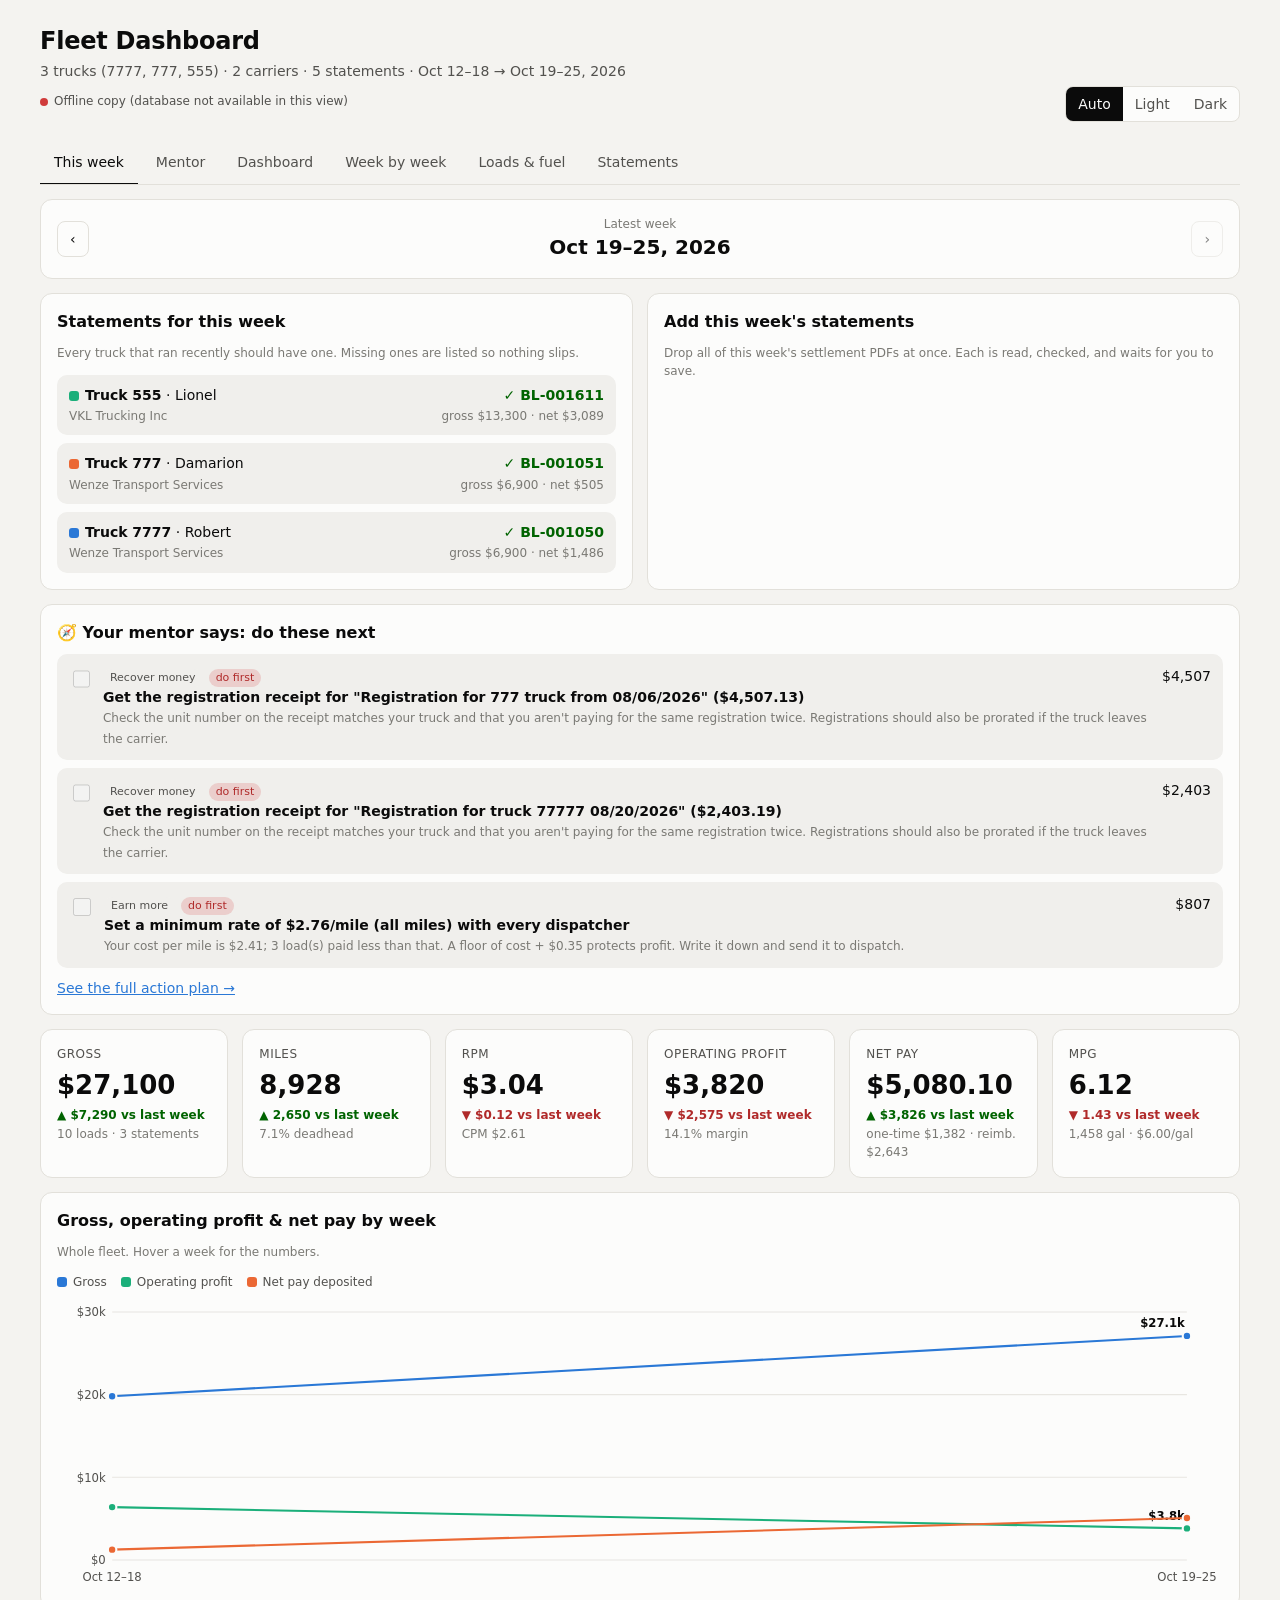
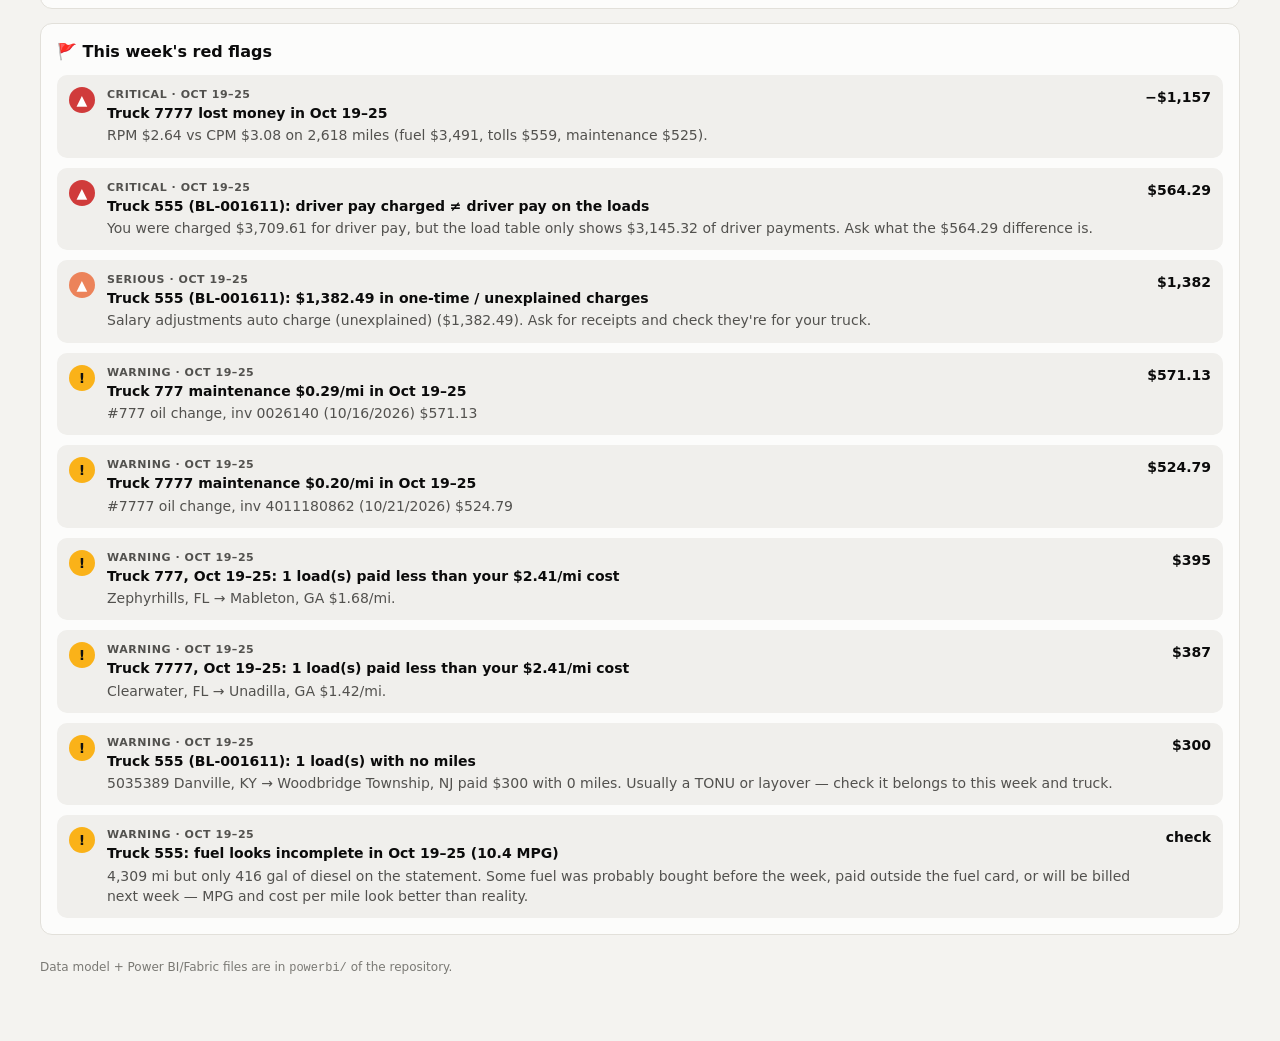
==== commit b27d0a64: "Add line charts and Mentor tab with saved action plan Adds weekly trend line charts (fleet gross/pro" ====
--- a/report/index.html
+++ b/report/index.html
@@ -116,6 +116,14 @@
 .delta { font-size: 12px; font-weight: 600; }
 .delta.up { color: var(--good-text); } .delta.down { color: var(--critical-text); }
 a { color: var(--s1); }
+.actions { list-style: none; padding: 0; margin: 10px 0 0; display: grid; gap: 8px; }
+.action { display: flex; justify-content: space-between; gap: 12px; padding: 12px; background: var(--surface-2); border-radius: 10px; }
+.action label { display: flex; gap: 10px; align-items: flex-start; cursor: pointer; }
+.action input { margin-top: 4px; width: 18px; height: 18px; accent-color: var(--good); }
+.action.done { opacity: .55; } .action.done b { text-decoration: line-through; }
+.action .pill { margin: 0 6px 0 0; }
+.mentor-out { white-space: pre-wrap; margin-top: 12px; padding: 14px; background: var(--surface-2); border-radius: 10px; line-height: 1.55; min-height: 60px; }
+.routine li { margin-bottom: 6px; color: var(--text-secondary); } .routine b { color: var(--text-primary); }
 footer { color: var(--text-muted); font-size: 12px; margin-top: 24px; }
 </style>
 </head>
@@ -139,6 +147,7 @@
 
   <nav class="tabs" id="tabs" role="tablist">
     <a href="#this-week" data-tab="this-week">This week</a>
+    <a href="#mentor" data-tab="mentor">Mentor</a>
     <a href="#dashboard" data-tab="dashboard">Dashboard</a>
     <a href="#trends" data-tab="trends">Week by week</a>
     <a href="#loads" data-tab="loads">Loads &amp; fuel</a>
@@ -177,11 +186,58 @@
       </div>
     </section>
 
+    <section class="card full">
+      <h2>🧭 Your mentor says: do these next</h2>
+      <ul class="actions" id="topActions"></ul>
+      <p style="margin:10px 0 0"><a href="#mentor">See the full action plan →</a></p>
+    </section>
+
     <section class="grid kpis" id="weekKpis"></section>
+
+    <section class="card full">
+      <h2>Gross, operating profit &amp; net pay by week</h2>
+      <p class="muted">Whole fleet. Hover a week for the numbers.</p>
+      <div class="legend" id="lnProfitLegend"></div>
+      <div id="lnProfit"></div>
+    </section>
 
     <section class="card full">
       <h2>🚩 This week's red flags</h2>
       <ul class="flags" id="weekFlags"></ul>
+    </section>
+  </div>
+
+  <!-- ===================== MENTOR ===================== -->
+  <div class="panel" data-panel="mentor">
+    <section class="card full">
+      <h2>🧭 Ask your mentor</h2>
+      <p class="muted">Claude reads all your numbers and red flags and coaches you on what to do this week. Ask anything, e.g. "Should I keep truck 777 with Wenze?" or "What rate should I ask for?".</p>
+      <div style="display:flex;gap:8px;flex-wrap:wrap;margin-top:8px">
+        <input id="mentorQ" placeholder="Optional question…" style="flex:1;min-width:220px;padding:8px 10px;border-radius:8px;border:1px solid var(--border);background:var(--surface-1);color:var(--text-primary);font:inherit">
+        <button class="btn primary" id="askMentor">Get coaching</button>
+      </div>
+      <div class="mentor-out" id="mentorOut"><p class="muted">Press “Get coaching” for this week's review.</p></div>
+      <div class="muted" id="mentorWhen"></div>
+    </section>
+
+    <section class="card full">
+      <h2>Action plan</h2>
+      <p class="muted" id="mentorSummary"></p>
+      <p class="muted">Built automatically from your statements. Tick items off as you do them; ticks are saved. New items appear when new statements reveal something.</p>
+      <ul class="actions" id="actions"></ul>
+    </section>
+
+    <section class="card full">
+      <h2>Your weekly routine (20 minutes)</h2>
+      <ol class="routine">
+        <li><b>Day statements arrive:</b> upload every truck's PDF on the <a href="#this-week">This week</a> tab. Make sure no truck shows “Missing”.</li>
+        <li><b>Read the red flags.</b> Anything “critical” = call or email the carrier the same day. Ask for corrections in writing.</li>
+        <li><b>Check each truck's RPM vs CPM.</b> Below cost = talk to dispatch about the loads they booked.</li>
+        <li><b>Check MPG and fuel $/gal.</b> Low MPG = talk to the driver (idling, speed, tires).</li>
+        <li><b>Look at one-time charges.</b> Every one needs a receipt that matches your truck number.</li>
+        <li><b>Tick off finished actions</b> here and press “Get coaching” for next week's priorities.</li>
+        <li><b>Monthly:</b> compare carriers on the Dashboard (fee %, weekly fees, fuel discount) and set aside money for maintenance, plates and IFTA.</li>
+      </ol>
     </section>
   </div>
 
@@ -233,23 +289,37 @@
 
   <!-- ===================== TRENDS ===================== -->
   <div class="panel" data-panel="trends">
+    <section class="grid two">
+      <div class="card">
+        <h2>Revenue vs cost per mile — trend</h2>
+        <p class="muted">The gap between the lines is your profit per mile.</p>
+        <div class="legend" id="lnRpmLegend"></div>
+        <div id="lnRpm"></div>
+      </div>
+      <div class="card">
+        <h2>Gross by truck — trend</h2>
+        <div class="legend" id="lnGrossLegend"></div>
+        <div id="lnGross"></div>
+      </div>
+    </section>
+    <section class="grid two">
+      <div class="card">
+        <h2>MPG by truck — trend</h2>
+        <p class="muted">Red line = 6.5 MPG target. One bad week can be fill-up timing; two in a row is a problem.</p>
+        <div class="legend" id="lnMpgLegend"></div>
+        <div id="lnMpg"></div>
+      </div>
+      <div class="card">
+        <h2>Operating profit by truck — trend</h2>
+        <p class="muted">Below $0 = the truck lost money that week.</p>
+        <div class="legend" id="lnTruckProfitLegend"></div>
+        <div id="lnTruckProfit"></div>
+      </div>
+    </section>
     <section class="card full">
       <h2>Week by week</h2>
       <p class="muted">One row per week. Arrows compare with the week before.</p>
       <div class="tablewrap"><table id="trendTable"></table></div>
-    </section>
-    <section class="grid two">
-      <div class="card">
-        <h2>Gross revenue by week</h2>
-        <div class="legend" id="grossLegend"></div>
-        <div id="grossChart"></div>
-      </div>
-      <div class="card">
-        <h2>Revenue per mile vs cost per mile</h2>
-        <p class="muted">RPM above CPM = the truck made money that week.</p>
-        <div class="legend" id="rpmLegend"></div>
-        <div id="rpmChart"></div>
-      </div>
     </section>
   </div>
 
@@ -378,7 +448,7 @@
 const NS = "http://www.w3.org/2000/svg";
 function el(tag, attrs = {}, parent) { const e = document.createElementNS(NS, tag); for (const k in attrs) e.setAttribute(k, attrs[k]); if (parent) parent.appendChild(e); return e; }
 function text(parent, x, y, s, attrs = {}) { const t = el("text", { x, y, ...attrs }, parent); t.textContent = s; return t; }
-function legend(id, items) { $(id).innerHTML = items.map(([c, l]) => `<span><span class="swatch" style="background:${c}"></span>${l}</span>`).join(""); }
+function legend(id, items) { if (!$(id)) return; $(id).innerHTML = items.map(([c, l]) => `<span><span class="swatch" style="background:${c}"></span>${l}</span>`).join(""); }
 // bar with 4px rounded data-end, square at baseline
 function barPath(x, y, w, h, horiz) {
   const r = Math.min(4, (horiz ? h : w) / 2, horiz ? w : h);
@@ -389,6 +459,7 @@
 
 // grouped vertical bars. groups: [{label, bars:[{value, color, tip, label}]}]
 function vbars(target, groups, { fmt, ref, refLabel, height = 240, max } = {}) {
+  if (!$(target)) return;
   const W = 560, H = height, P = { l: 44, r: 8, t: 18, b: 34 };
   const svg = el("svg", { viewBox: `0 0 ${W} ${H}`, role: "img" });
   groups.forEach((g) => g.bars.forEach((b) => { if (!ok(b.value)) b.value = 0; if (!b.value) b.showLabel = false; }));
@@ -756,12 +827,12 @@
 });
 
 // ---- tabs (hash routing) ----
-const TABS = ["this-week", "dashboard", "trends", "loads", "statements"];
+const TABS = ["this-week", "mentor", "dashboard", "trends", "loads", "statements"];
 function showTab() {
   const t = TABS.includes(location.hash.slice(1)) ? location.hash.slice(1) : "this-week";
   document.querySelectorAll(".panel").forEach((p) => p.classList.toggle("active", p.dataset.panel === t));
   document.querySelectorAll("#tabs a").forEach((a) => a.setAttribute("aria-selected", a.dataset.tab === t));
-  $("#filterbar").style.display = t === "this-week" ? "none" : "";
+  $("#filterbar").style.display = t === "this-week" || t === "mentor" ? "none" : "";
   if (D) render();
 }
 window.addEventListener("hashchange", showTab);
@@ -769,6 +840,180 @@
 $("#nextWeek").addEventListener("click", () => { const i = WEEKS.indexOf(curWeek); if (i < WEEKS.length - 1) { curWeek = WEEKS[i + 1]; render(); } });
 $("#carrierSeg").addEventListener("click", (e) => { const b = e.target.closest("button"); if (!b) return; carrier = b.dataset.carrier;
   document.querySelectorAll("#carrierSeg button").forEach((x) => x.setAttribute("aria-pressed", x === b)); render(); });
+
+// ---- line charts ----
+// series: [{name, color, points:[{x (week), y}]}]
+function lineChart(target, xs, series, { fmt, ref, refLabel, height = 230, width = 560 } = {}) {
+  const W = width, H = height, P = { l: 52, r: 34, t: 16, b: 30 };
+  const svg = el("svg", { viewBox: `0 0 ${W} ${H}`, role: "img" });
+  const vals = series.flatMap((s) => s.points.map((p) => p.y)).filter(ok).concat(ref != null ? [ref] : []);
+  if (!vals.length || !xs.length) { $(target).innerHTML = `<p class="muted">No data yet.</p>`; return; }
+  let lo = Math.min(0, ...vals), hi = Math.max(...vals) * 1.05; if (hi <= lo) hi = lo + 1;
+  const raw = (hi - lo) / 4, mag = Math.pow(10, Math.floor(Math.log10(raw))), stepV = [1, 2, 2.5, 5, 10].map((n) => n * mag).find((v) => v >= raw);
+  lo = Math.floor(lo / stepV) * stepV; hi = Math.ceil(hi / stepV) * stepV;
+  const x = (i) => P.l + (xs.length === 1 ? (W - P.l - P.r) / 2 : (i * (W - P.l - P.r)) / (xs.length - 1));
+  const y = (v) => P.t + (H - P.t - P.b) * (1 - (v - lo) / (hi - lo));
+  for (let v = lo; v <= hi + stepV / 2; v += stepV) { el("line", { x1: P.l, x2: W - P.r, y1: y(v), y2: y(v), class: "gridline" }, svg); text(svg, P.l - 6, y(v) + 4, fmt(Math.abs(v) < 1e-9 ? 0 : v, true), { "text-anchor": "end" }); }
+  if (lo < 0) el("line", { x1: P.l, x2: W - P.r, y1: y(0), y2: y(0), stroke: "var(--text-muted)" }, svg);
+  const step = Math.ceil(xs.length / 8);
+  xs.forEach((w, i) => { if (i % step === 0 || i === xs.length - 1) text(svg, x(i), H - 10, WLABEL[w] || w, { "text-anchor": "middle" }); });
+  if (ref != null) { el("line", { x1: P.l, x2: W - P.r, y1: y(ref), y2: y(ref), class: "ref" }, svg); text(svg, W - P.r, y(ref) - 5, refLabel, { "text-anchor": "end", style: "fill:var(--critical-text)" }); }
+  const usedY = [];
+  series.forEach((s) => {
+    const pts = s.points.map((p) => [xs.indexOf(p.x), p.y]).filter(([i, v]) => i >= 0 && ok(v)).sort((a, b) => a[0] - b[0]);
+    if (pts.length > 1) el("path", { d: pts.map(([i, v], k) => `${k ? "L" : "M"}${x(i)},${y(v)}`).join(""), fill: "none", stroke: s.color, "stroke-width": 2, "stroke-linejoin": "round" }, svg);
+    pts.forEach(([i, v]) => el("circle", { cx: x(i), cy: y(v), r: 4, fill: s.color, stroke: "var(--surface-1)", "stroke-width": 2 }, svg));
+    const last = pts[pts.length - 1];
+    if (last && series.length <= 4 && usedY.every((u) => Math.abs(u - y(last[1])) > 14) && usedY.push(y(last[1]))) text(svg, x(last[0]) + (xs.length === 1 ? 8 : -2), y(last[1]) - 8, fmt(last[1]), { "text-anchor": xs.length === 1 ? "start" : "end", class: "val" });
+  });
+  // crosshair + tooltip
+  const cross = el("line", { y1: P.t, y2: H - P.b, stroke: "var(--text-muted)", "stroke-dasharray": "2 3", opacity: 0 }, svg);
+  xs.forEach((w, i) => {
+    const half = xs.length === 1 ? (W - P.l - P.r) / 2 : (W - P.l - P.r) / (xs.length - 1) / 2;
+    const hit = el("rect", { x: x(i) - half, y: P.t, width: half * 2, height: H - P.t - P.b, class: "hit" }, svg);
+    hit.addEventListener("mouseenter", () => { cross.setAttribute("x1", x(i)); cross.setAttribute("x2", x(i)); cross.setAttribute("opacity", 1); });
+    hit.addEventListener("mouseleave", () => cross.setAttribute("opacity", 0));
+    bindTip(hit, `<b>${WLABEL[w]}</b><br>` + series.map((s) => { const p = s.points.find((q) => q.x === w); return `<span class="swatch" style="background:${s.color}"></span>${esc(s.name)}: ${p && ok(p.y) ? fmt(p.y) : "—"}`; }).join("<br>"));
+  });
+  $(target).replaceChildren(svg);
+}
+function renderLines() {
+  const save = week, saveC = carrier, vt = visTrucks(), xs = WEEKS.slice(-12);
+  const at = (w, t) => { week = w; const r = m(t); week = save; return r; };
+  const fleetPts = xs.map((w) => [w, at(w)]);
+  legend("#lnProfitLegend", [["var(--s1)", "Gross"], ["var(--s3)", "Operating profit"], ["var(--s2)", "Net pay deposited"]]);
+  lineChart("#lnProfit", xs, [
+    { name: "Gross", color: "var(--s1)", points: fleetPts.map(([w, x]) => ({ x: w, y: x.S.length ? x.gross : NaN })) },
+    { name: "Operating profit", color: "var(--s3)", points: fleetPts.map(([w, x]) => ({ x: w, y: x.S.length ? x.profit : NaN })) },
+    { name: "Net pay deposited", color: "var(--s2)", points: fleetPts.map(([w, x]) => ({ x: w, y: x.S.length ? x.net : NaN })) },
+  ], { width: 1100, height: 280, fmt: (v, ax) => (v < 0 ? "−" : "") + "$" + (Math.abs(v) >= 1000 ? (Math.abs(v) / 1000).toFixed(ax ? 0 : 1) + "k" : Math.abs(v).toFixed(0)) });
+  legend("#lnRpmLegend", [["var(--s3)", "RPM (revenue/mile)"], ["var(--s8)", "CPM (cost/mile)"]]);
+  lineChart("#lnRpm", xs, [
+    { name: "RPM", color: "var(--s3)", points: fleetPts.map(([w, x]) => ({ x: w, y: x.rpm })) },
+    { name: "CPM", color: "var(--s8)", points: fleetPts.map(([w, x]) => ({ x: w, y: x.cpm })) },
+  ], { fmt: (v) => "$" + v.toFixed(2) });
+  legend("#lnGrossLegend", vt.map((t) => [TC[t], `Truck ${t}`]));
+  lineChart("#lnGross", xs, vt.map((t) => ({ name: `Truck ${t}`, color: TC[t], points: xs.map((w) => { const x = at(w, t); return { x: w, y: x.S.length ? x.gross : NaN }; }) })),
+    { fmt: (v, ax) => "$" + (v / 1000).toFixed(ax ? 0 : 1) + "k" });
+  legend("#lnMpgLegend", vt.map((t) => [TC[t], `Truck ${t}`]));
+  lineChart("#lnMpg", xs, vt.map((t) => ({ name: `Truck ${t}`, color: TC[t], points: xs.map((w) => { const x = at(w, t); return { x: w, y: x.dGal > 0 ? x.mpg : NaN }; }) })),
+    { fmt: (v) => v.toFixed(1), ref: 6.5, refLabel: "6.5 target" });
+  legend("#lnTruckProfitLegend", vt.map((t) => [TC[t], `Truck ${t}`]));
+  lineChart("#lnTruckProfit", xs, vt.map((t) => ({ name: `Truck ${t}`, color: TC[t], points: xs.map((w) => { const x = at(w, t); return { x: w, y: x.S.length ? x.profit : NaN }; }) })),
+    { fmt: (v, ax) => (v < 0 ? "−" : "") + "$" + (Math.abs(v) >= 1000 ? (Math.abs(v) / 1000).toFixed(ax ? 0 : 1) + "k" : Math.abs(v).toFixed(0)) });
+  carrier = saveC;
+}
+
+// ---- Mentor: action plan ----
+let doneMap = {};            // actionKey -> {done, at}
+function buildActions(flags) {
+  const A = [], save = week, saveC = carrier; carrier = "all";
+  const at = (w, t) => { week = w; const r = m(t); week = save; return r; };
+  const all = at("all"), target = all.cpm + 0.35;
+  const add = (key, cat, pri, title, why, impact) => A.push({ key, cat, pri, title, why, impact });
+  const carrierOf = (id) => (D.settlements.find((s) => s.SettlementID === id) || {}).Carrier || "the carrier";
+  D.settlements.forEach((s) => {
+    const id = s.SettlementID, X = D.deductions.filter((d) => d.SettlementID === id), L = D.loads.filter((l) => l.SettlementID === id);
+    const lp = L.reduce((t, l) => t + l.DriverPay, 0);
+    if (L.length && Math.abs(lp - s.DriverPay) > 1) add(`drvpay-${id}`, "Recover money", 1, `Call ${s.Carrier} billing about ${money(s.DriverPay - lp, 2)} extra driver pay on ${id}`,
+      `They charged ${money(s.DriverPay, 2)} for driver pay but the loads only add up to ${money(lp, 2)}. Ask for the breakdown in writing; if it's an error, ask for a credit on next week's statement.`, s.DriverPay - lp);
+    X.filter((d) => d.Category === "Registration").forEach((d, i) => add(`reg-${id}-${i}`, "Recover money", 1, `Get the registration receipt for "${d.Description}" (${money(d.Amount, 2)})`,
+      `Check the unit number on the receipt matches your truck and that you aren't paying for the same registration twice. Registrations should also be prorated if the truck leaves the carrier.`, d.Amount));
+    const travel = X.filter((d) => d.Category === "Safety / Driver Travel");
+    if (travel.length) add(`travel-${id}`, "Recover money", 1, `Dispute ${money(travel.reduce((t, d) => t + d.Amount, 0), 2)} of driver travel on ${id}`,
+      `${travel.map((d) => d.Description).join("; ")}. Ask ${s.Carrier} to show where your agreement says the owner pays travel for drivers — especially drivers who aren't on your truck.`, travel.reduce((t, d) => t + d.Amount, 0));
+    X.filter((d) => d.Category === "Salary Adjustment" || d.Category === "Other" || d.Category === "Cash Advance").forEach((d, i) => add(`unexpl-${id}-${i}`, "Recover money", 2, `Ask ${s.Carrier} to explain "${d.Description}" (${money(d.Amount, 2)}) on ${id}`,
+      `Unexplained charges tend to repeat. Get a written explanation and keep it with the statement.`, d.Amount));
+    L.filter((l) => !(l.TotalMiles > 0)).forEach((l) => add(`zero-${id}-${l.LoadID}`, "Paperwork", 3, `Confirm what load ${l.LoadID} (${money(l.Gross)}, 0 miles) was for`,
+      `Probably a TONU/layover. Make sure it's on the right truck and week and that the driver was paid fairly for it.`, 0));
+  });
+  TRUCKS.forEach((t) => {
+    const x = at("all", t), weeks = new Set(x.S.map((s) => s.WeekStart)).size || 1, mpw = x.miles / weeks;
+    if (x.dGal > 0 && x.mpg < 6.5) add(`mpg-${t}`, "Cut costs", 2, `Truck ${t}: raise fuel economy from ${x.mpg.toFixed(2)} to 6.5+ MPG`,
+      `Pull the ELD idle report (aim < 15% idle), check tire pressure every week, set cruise at 62–65 mph, and look for an APU or idle-reduction policy. Worth about ${money((x.dGal - x.miles / 6.5) * (x.dCost / x.dGal))} over the period you've uploaded.`, (x.dGal - x.miles / 6.5) * (x.dCost / x.dGal));
+    if (x.dh > 0.15) add(`dh-${t}`, "Earn more", 2, `Truck ${t}: get deadhead from ${pct(x.dh)} to under 15%`,
+      `Ask dispatch to book the next load before delivery and keep empty legs under ~75 miles. Turn down loads whose empty miles make the all-in rate fall under ${pm(target)}/mi.`, (x.empty - 0.15 * x.miles) * all.cpm);
+    if (mpw < 2500 && x.L.length) add(`util-${t}`, "Earn more", 2, `Truck ${t} averages only ${num(mpw)} mi/week — target 2,500–3,000`,
+      `Fixed fees (~$700/week + insurance) are the same whether the truck runs or sits. Talk to dispatch about longer lanes or back-to-back loads, and check the driver's available hours.`, (2750 - mpw) * (all.rpm - all.cpm) * weeks);
+    if (x.miles > 0 && x.maint / x.miles > 0.1) add(`maint-${t}`, "Cut costs", 3, `Truck ${t}: compare maintenance prices (${pm(x.maint / x.miles)}/mi so far)`,
+      `Ask for itemised invoices. A Class 8 oil change is usually $300–$450; get two quotes before the next service and keep a maintenance log by odometer.`, 0);
+    WEEKS.forEach((w) => { const y = at(w, t); if (y.dGal > 0 && y.mpg > 9) add(`fuel-${t}-${w}`, "Paperwork", 2, `Get the full fuel report for truck ${t}, ${WLABEL[w]}`,
+      `Only ${num(y.dGal, 0)} gal for ${num(y.miles)} miles is on the statement. Find the missing fuel (receipts, another card, next week's bill) so profit isn't overstated.`, 0); });
+  });
+  const cheap = D.loads.filter((l) => l.TotalMiles > 0 && l.RPM < all.cpm);
+  if (cheap.length) add(`minrate`, "Earn more", 1, `Set a minimum rate of ${pm(target)}/mile (all miles) with every dispatcher`,
+    `Your cost per mile is ${pm(all.cpm)}; ${cheap.length} load(s) paid less than that. A floor of cost + $0.35 protects profit. Write it down and send it to dispatch.`, cheap.reduce((a, l) => a + (all.cpm - l.RPM) * l.TotalMiles, 0));
+  const vklRetail = D.fuel.filter((f) => f.Product === "Diesel" && !(f.Discount > 0));
+  const byCarrier = {}; vklRetail.forEach((f) => { const c = carrierOf(f.SettlementID); byCarrier[c] = (byCarrier[c] || 0) + f.Gallons; });
+  Object.entries(byCarrier).forEach(([c, g]) => { if (g > 100) add(`fueldisc-${c}`, "Cut costs", 2, `Ask ${c} for a fuel card discount`,
+    `${num(g, 0)} gal were billed at full retail. Other carriers' cards are saving you ~$0.30–0.70/gal — that's ${money(g * 0.4)}+ on these gallons alone.`, g * 0.4); });
+  const mw = WEEKS[WEEKS.length - 1];
+  flags.filter((f) => f.amt === "missing" && f.wk === mw).forEach((f) => add(`missing-${f.title}`, "Paperwork", 1, f.title.replace(":", " —") + " — get it and upload it", f.body, 0));
+  add(`routine-${mw}`, "Weekly routine", 3, `Weekly review for ${WLABEL[mw] || "this week"}: upload all statements, clear red flags, send disputes`, `Set a fixed time each week (e.g. the day statements arrive). 20 minutes a week keeps hundreds of dollars from slipping.`, 0);
+  carrier = saveC;
+  return A.sort((a, b) => (doneMap[a.key]?.done ? 1 : 0) - (doneMap[b.key]?.done ? 1 : 0) || a.pri - b.pri || b.impact - a.impact);
+}
+function actionItem(a) {
+  const done = doneMap[a.key]?.done;
+  return `<li class="action ${done ? "done" : ""}"><label><input type="checkbox" data-act="${esc(a.key)}" ${done ? "checked" : ""} ${db && canWrite ? "" : "disabled"}>
+    <span><span class="pill">${esc(a.cat)}</span>${a.pri === 1 ? '<span class="pill bad">do first</span>' : ""}<br><b>${esc(a.title)}</b><br><span class="muted">${esc(a.why)}</span></span></label>
+    <span class="amt">${a.impact > 1 ? money(a.impact) : ""}</span></li>`;
+}
+function renderMentor(flags) {
+  const A = buildActions(flags), open = A.filter((a) => !doneMap[a.key]?.done);
+  const worth = open.reduce((t, a) => t + (a.impact > 1 ? a.impact : 0), 0);
+  $("#mentorSummary").innerHTML = `<b>${open.length}</b> open action${open.length === 1 ? "" : "s"} · about <b>${money(worth)}</b> at stake · ${A.length - open.length} done`;
+  $("#actions").innerHTML = A.map(actionItem).join("") || `<li class="muted">Nothing to do — great week.</li>`;
+  $("#topActions").innerHTML = open.slice(0, 3).map(actionItem).join("") || `<li class="muted">All caught up. 👍</li>`;
+}
+document.addEventListener("change", async (e) => {
+  const cb = e.target.closest("input[data-act]"); if (!cb || !db) return;
+  const key = cb.dataset.act, path = "actions/" + key.replace(/[^A-Za-z0-9_\-.~:@+]/g, "-").slice(0, 190);
+  doneMap[key] = { done: cb.checked, at: new Date().toISOString() }; render();
+  try { await db.doc(path).set({ key, done: cb.checked, at: doneMap[key].at }); } catch (err) { setStatus("err", "Couldn't save checkbox: " + (err.message || err.code)); }
+});
+
+// ---- Mentor: ask Claude ----
+function mentorContext(flags) {
+  const save = week, saveC = carrier; carrier = "all";
+  const at = (w, t) => { week = w; const r = m(t); week = save; return r; };
+  const r2 = (v) => (ok(v) ? Math.round(v * 100) / 100 : null);
+  const pick = (x) => ({ statements: x.S.length, loads: x.L.length, miles: r2(x.miles), gross: r2(x.gross), rpm: r2(x.rpm), cpm: r2(x.cpm), operatingProfit: r2(x.profit), margin: r2(x.margin), mpg: r2(x.mpg), deadheadPct: r2(x.dh), fuelPerMile: r2(x.fpm), maintenance: r2(x.maint), tolls: r2(x.tolls), oneTimeCharges: r2(x.oneTime), netPay: r2(x.net) });
+  const ctx = { fleet: pick(at("all")), byWeek: WEEKS.map((w) => ({ week: WLABEL[w], ...pick(at(w)) })),
+    byTruck: TRUCKS.map((t) => ({ truck: t, driver: DRIVER[t], carriers: [...new Set(D.settlements.filter((s) => s.TruckID === t).map((s) => s.Carrier))], ...pick(at("all", t)) })),
+    redFlags: flags.slice(0, 20).map((f) => `${f.sev}: ${f.title} — ${f.body}`),
+    openActions: buildActions(flags).filter((a) => !doneMap[a.key]?.done).map((a) => a.title) };
+  carrier = saveC; return ctx;
+}
+let mentorAbort = null;
+async function askMentor(question) {
+  if (!sample) { $("#mentorOut").innerHTML = `<p class="bad">Claude isn't available in this view (open the page on claude.ai while signed in).</p>`; return; }
+  mentorAbort?.abort(); mentorAbort = new AbortController();
+  const ctx = mentorContext(computeFlags()), btn = $("#askMentor"); btn.disabled = true;
+  $("#mentorOut").innerHTML = `<p class="muted">Thinking…</p>`;
+  const promptText = `You are a blunt, practical trucking business mentor coaching an owner-operator who runs a few trucks leased onto carriers (they get weekly "Truck Owner Settlement" statements). Use ONLY the numbers below; never invent data. Speak plainly, like a mentor who has run trucks for 20 years.
+${question ? `The owner asks: "${question}"\nAnswer that first, then give the rest briefly.` : `Give this week's coaching.`}
+Format (plain text, short lines, no markdown tables):
+1. VERDICT — one sentence on how the business is doing.
+2. TOP 3 THINGS TO DO THIS WEEK — numbered, each with who to call/what to say and the $ at stake.
+3. WATCH LIST — 2–3 numbers to watch next week with target values.
+4. ONE HABIT — one routine to build.
+Keep it under 250 words.
+
+DATA (JSON):
+${JSON.stringify(ctx)}`;
+  try {
+    const res = await sample(promptText, { signal: mentorAbort.signal, modelTier: "default", cache: false, onText: ({ text }) => { $("#mentorOut").textContent = text; } });
+    $("#mentorOut").textContent = res.text;
+    if (db && canWrite) db.doc("mentor/latest").set({ text: res.text, question: question || "", at: new Date().toISOString() }).catch(() => {});
+    $("#mentorWhen").textContent = "Just now";
+  } catch (err) {
+    if (err?.name === "AbortError") return;
+    $("#mentorOut").innerHTML = `<p class="bad">${err.code === "not_granted" ? "Permission to use Claude was declined." : err.code === "rate_limited" ? "Too many requests — try again in a minute." : esc(err.message || err.code || err)}</p>`;
+  } finally { btn.disabled = false; }
+}
+$("#askMentor").addEventListener("click", () => askMentor($("#mentorQ").value.trim()));
+$("#mentorQ").addEventListener("keydown", (e) => { if (e.key === "Enter") askMentor($("#mentorQ").value.trim()); });
 
 const _render = render;
 render = function () {
@@ -778,7 +1023,7 @@
   if (!D.settlements.length) return;
   _render();
   const save = week; $("#autoFlags").innerHTML = flagList(flags.filter((f) => (week === "all" || !f.wk || f.wk === week) && (carrier === "all" || !f.wk || f.title.match(/Truck (\S+)/) && visTrucks().includes(f.title.match(/Truck (\S+)/)[1]))), "No red flags. 👍");
-  renderTrends(); stmtTable();
+  renderTrends(); stmtTable(); renderLines(); renderMentor(flags);
 };
 
 // ---- database ----
@@ -805,6 +1050,8 @@
   try { sample = await window.claude.use("sample"); } catch { sample = null; }
   if (!canWrite) $("#drop").style.display = "none";
   let timer = setTimeout(() => setStatus("err", "Database not reachable yet — showing bundled copy"), 10000);
+  db.collection("actions").onSnapshot((snap) => { doneMap = {}; snap.docs.forEach((d) => { const v = d.data(); if (v && v.key) doneMap[v.key] = v; }); if (D) render(); }, () => {});
+  db.doc("mentor/latest").get().then((d) => { if (d.exists && d.data().text) { $("#mentorOut").textContent = d.data().text; $("#mentorWhen").textContent = "Last coaching: " + new Date(d.data().at).toLocaleString() + (d.data().question ? ` — “${d.data().question}”` : ""); } }).catch(() => {});
   db.collection("settlements").onSnapshot((snap) => {
     if (snap.metadata.fromCache && snap.empty) return;
     if (!snap.metadata.fromCache) { clearTimeout(timer); }
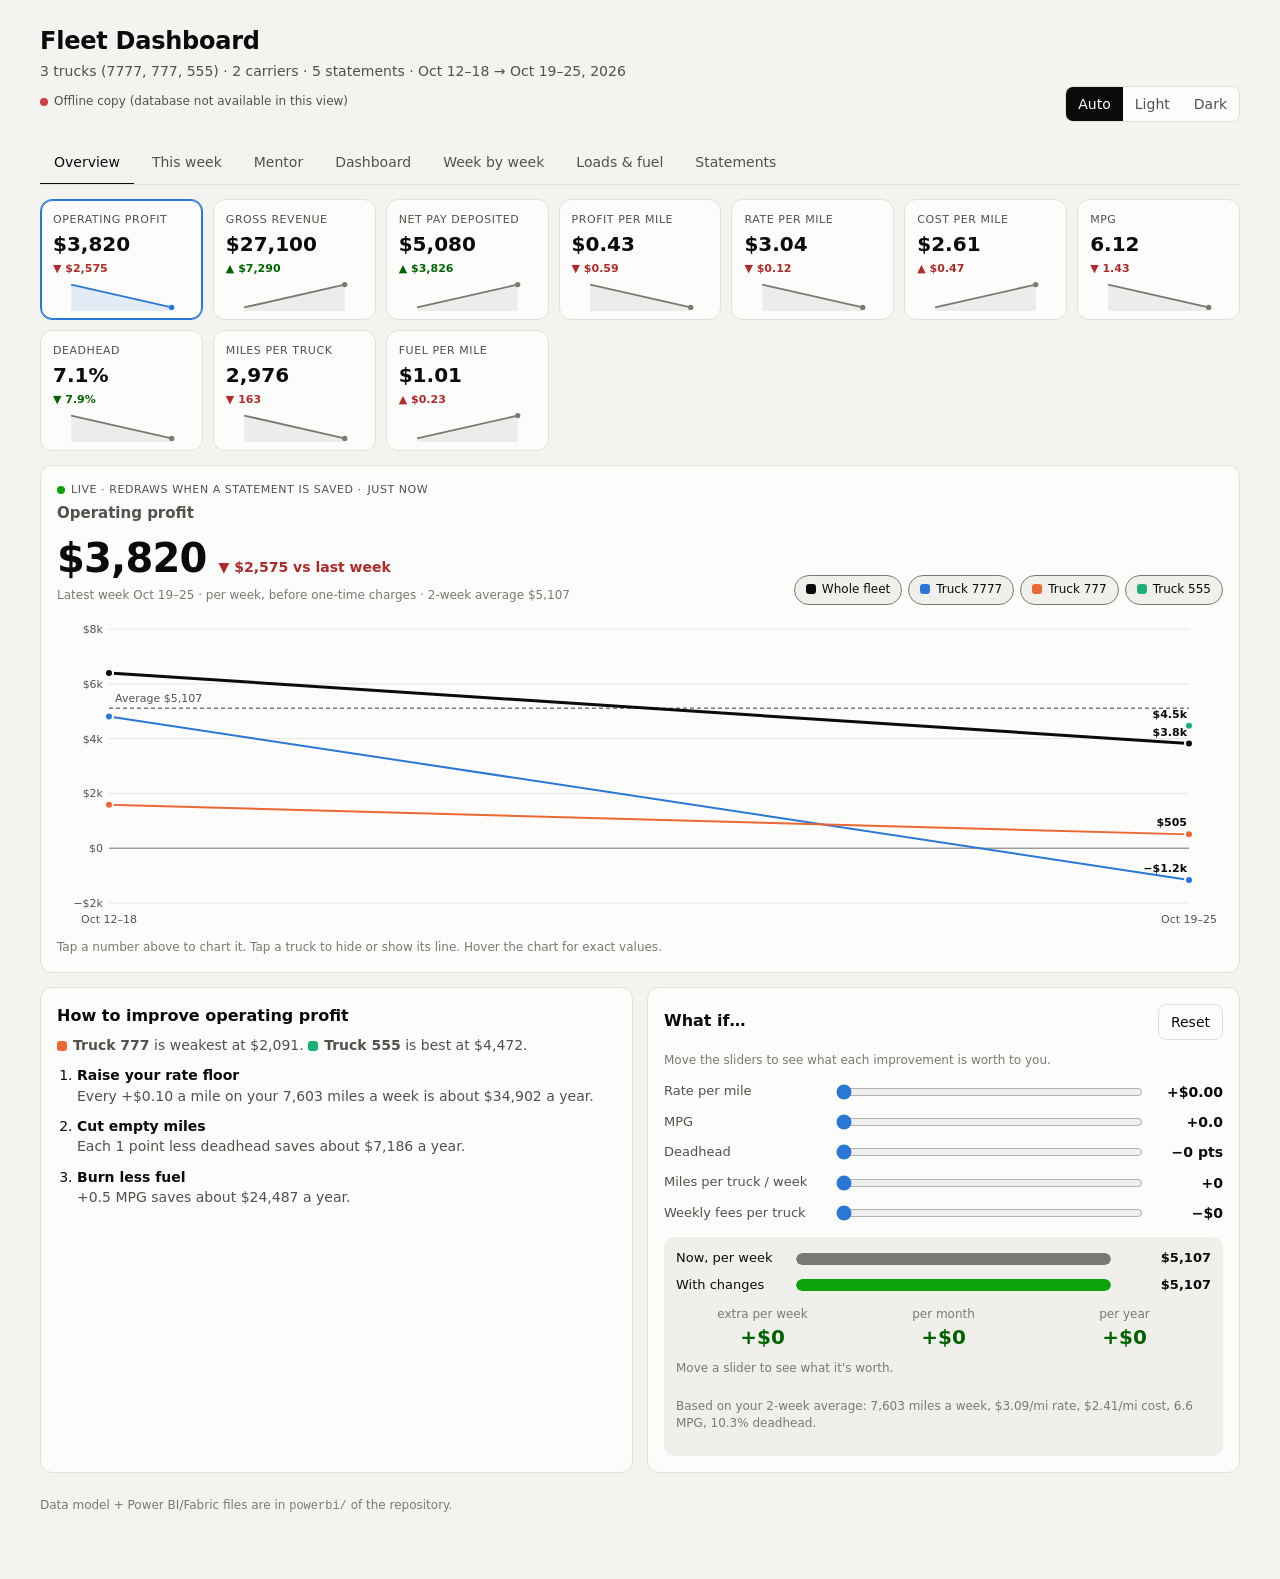
==== commit c86ef466: "Add Overview page: live metric chart, improvement tips, what-if simulator New first tab. Ten metric " ====
--- a/report/index.html
+++ b/report/index.html
@@ -124,6 +124,54 @@
 .action .pill { margin: 0 6px 0 0; }
 .mentor-out { white-space: pre-wrap; margin-top: 12px; padding: 14px; background: var(--surface-2); border-radius: 10px; line-height: 1.55; min-height: 60px; }
 .routine li { margin-bottom: 6px; color: var(--text-secondary); } .routine b { color: var(--text-primary); }
+.ov-tiles { display: grid; grid-template-columns: repeat(auto-fill, minmax(150px, 1fr)); gap: 10px; margin-bottom: 14px; }
+.mtile { display: grid; gap: 2px; text-align: left; padding: 12px 12px 8px; border: 1px solid var(--border); border-radius: 12px; background: var(--surface-1); color: var(--text-primary); font: inherit; cursor: pointer; transition: border-color .15s; min-width: 0; }
+.mtile:hover { border-color: var(--text-muted); }
+.mtile:focus-visible, .stoggle:focus-visible, .btn:focus-visible, .wi input:focus-visible { outline: 2px solid var(--s1); outline-offset: 2px; }
+.mtile.on { border-color: var(--s1); box-shadow: 0 0 0 1px var(--s1) inset; }
+.mlabel { font-size: 11px; text-transform: uppercase; letter-spacing: .05em; color: var(--text-secondary); }
+.mval { font-size: 20px; font-weight: 650; font-variant-numeric: tabular-nums; }
+.mdelta { font-size: 11px; font-weight: 600; color: var(--text-muted); }
+.mdelta.up { color: var(--good-text); } .mdelta.down { color: var(--critical-text); }
+.spark { width: 100%; height: 30px; margin-top: 2px; }
+.ov-head { display: flex; flex-wrap: wrap; gap: 14px; justify-content: space-between; align-items: flex-end; margin-bottom: 8px; }
+.ov-num { min-width: 0; }
+.eyebrow { font-size: 11px; color: var(--text-secondary); text-transform: uppercase; letter-spacing: .05em; display: flex; align-items: center; gap: 6px; flex-wrap: wrap; }
+.pulse { width: 8px; height: 8px; border-radius: 50%; background: var(--good); animation: pulse 2s infinite; }
+@keyframes pulse { 0% { box-shadow: 0 0 0 0 color-mix(in srgb, var(--good) 60%, transparent); } 70% { box-shadow: 0 0 0 8px transparent; } 100% { box-shadow: 0 0 0 0 transparent; } }
+.ov-hero h2 { font-size: 15px; color: var(--text-secondary); font-weight: 600; margin-top: 6px; }
+.ov-value { display: flex; align-items: baseline; gap: 12px; flex-wrap: wrap; }
+.ov-value #ovValue { font-size: 40px; font-weight: 700; letter-spacing: -0.02em; font-variant-numeric: tabular-nums; }
+.ov-value .delta { font-size: 14px; }
+.ov-hint { margin: 6px 0 0; }
+.ov-series { display: flex; flex-wrap: wrap; gap: 6px; }
+.stoggle { border: 1px solid var(--border); background: var(--surface-1); color: var(--text-muted); border-radius: 99px; padding: 5px 11px; font: inherit; font-size: 12px; cursor: pointer; }
+.stoggle.on { color: var(--text-primary); background: var(--surface-2); border-color: var(--text-muted); }
+.stoggle:not(.on) .swatch { opacity: .35; }
+.ov-chart svg path.draw { stroke-dasharray: 2400; stroke-dashoffset: 2400; animation: draw 1.1s ease-out forwards; }
+@keyframes draw { to { stroke-dashoffset: 0; } }
+@media (prefers-reduced-motion: reduce) { .pulse { animation: none; } .ov-chart svg path.draw { animation: none; stroke-dashoffset: 0; } }
+.rank { margin: 8px 0 4px; color: var(--text-secondary); }
+.levers { margin: 10px 0 0; padding-left: 20px; display: grid; gap: 10px; }
+.levers li b { display: block; }
+.levers li span { color: var(--text-secondary); }
+.wi-head { display: flex; justify-content: space-between; align-items: center; }
+.wi-controls { display: grid; gap: 10px; margin-top: 10px; }
+.wi { display: grid; grid-template-columns: 160px 1fr 72px; gap: 10px; align-items: center; }
+.wi-l { color: var(--text-secondary); font-size: 13px; }
+.wi-v { text-align: right; font-weight: 650; font-variant-numeric: tabular-nums; }
+.wi input[type=range] { width: 100%; accent-color: var(--s1); }
+.wi-result { margin-top: 14px; padding: 12px; background: var(--surface-2); border-radius: 10px; display: grid; gap: 8px; }
+.wi-row { display: grid; grid-template-columns: 110px 1fr 90px; gap: 10px; align-items: center; font-size: 13px; }
+.wi-row b { text-align: right; font-variant-numeric: tabular-nums; }
+.wi-track { height: 12px; background: var(--surface-1); border-radius: 6px; overflow: hidden; }
+.wi-bar { height: 100%; border-radius: 6px; transition: width .25s; }
+.wi-bar.now { background: var(--text-muted); } .wi-bar.proj { background: var(--good); }
+.wi-gains { display: grid; grid-template-columns: repeat(3, 1fr); gap: 8px; text-align: center; }
+.wi-gains b { display: block; font-size: 20px; color: var(--good-text); font-variant-numeric: tabular-nums; }
+.wi-parts { display: flex; flex-wrap: wrap; gap: 6px; }
+.wi-parts .pill { margin: 0; }
+@media (max-width: 560px) { .wi { grid-template-columns: 1fr 64px; } .wi-l { grid-column: 1 / -1; } .wi-row { grid-template-columns: 90px 1fr 80px; } .ov-value #ovValue { font-size: 32px; } .two { grid-template-columns: 1fr; } .wi-gains b { font-size: 16px; } }
 footer { color: var(--text-muted); font-size: 12px; margin-top: 24px; }
 </style>
 </head>
@@ -146,6 +194,7 @@
   </header>
 
   <nav class="tabs" id="tabs" role="tablist">
+    <a href="#overview" data-tab="overview">Overview</a>
     <a href="#this-week" data-tab="this-week">This week</a>
     <a href="#mentor" data-tab="mentor">Mentor</a>
     <a href="#dashboard" data-tab="dashboard">Dashboard</a>
@@ -157,6 +206,48 @@
   <div class="filterbar" id="filterbar">
     <div class="seg" role="group" aria-label="Week filter" id="weekSeg"></div>
     <div class="seg" role="group" aria-label="Carrier filter" id="carrierSeg"></div>
+  </div>
+
+  <!-- ===================== OVERVIEW ===================== -->
+  <div class="panel" data-panel="overview">
+    <section class="ov-tiles" id="ovTiles" aria-label="Pick a number to chart"></section>
+
+    <section class="card full ov-hero">
+      <div class="ov-head">
+        <div class="ov-num">
+          <div class="eyebrow"><span class="pulse" aria-hidden="true"></span>Live · redraws when a statement is saved · <span id="ovUpdated">just now</span></div>
+          <h2 id="ovTitle">Operating profit</h2>
+          <div class="ov-value"><span id="ovValue">—</span><span id="ovDelta" class="delta"></span></div>
+          <div class="muted" id="ovSub"></div>
+        </div>
+        <div class="ov-series" id="ovSeries" aria-label="Lines to show"></div>
+      </div>
+      <div id="ovChart" class="ov-chart"></div>
+      <p class="muted ov-hint">Tap a number above to chart it. Tap a truck to hide or show its line. Hover the chart for exact values.</p>
+    </section>
+
+    <section class="grid two">
+      <div class="card">
+        <h2>How to improve <span id="ovImpName">this number</span></h2>
+        <div id="ovImprove"></div>
+      </div>
+      <div class="card">
+        <div class="wi-head"><h2>What if…</h2><button class="btn" id="wiReset">Reset</button></div>
+        <p class="muted">Move the sliders to see what each improvement is worth to you.</p>
+        <div id="wiControls" class="wi-controls"></div>
+        <div class="wi-result">
+          <div class="wi-row"><span>Now, per week</span><div class="wi-track"><div class="wi-bar now" id="wiBarNow"></div></div><b id="wiNow">—</b></div>
+          <div class="wi-row"><span>With changes</span><div class="wi-track"><div class="wi-bar proj" id="wiBarProj"></div></div><b id="wiProj">—</b></div>
+          <div class="wi-gains">
+            <div><span class="muted">extra per week</span><b id="wiGainW">—</b></div>
+            <div><span class="muted">per month</span><b id="wiGainM">—</b></div>
+            <div><span class="muted">per year</span><b id="wiGainY">—</b></div>
+          </div>
+          <div class="wi-parts" id="wiParts"></div>
+          <p class="muted" id="wiBase"></p>
+        </div>
+      </div>
+    </section>
   </div>
 
   <!-- ===================== THIS WEEK ===================== -->
@@ -827,13 +918,14 @@
 });
 
 // ---- tabs (hash routing) ----
-const TABS = ["this-week", "mentor", "dashboard", "trends", "loads", "statements"];
+const TABS = ["overview", "this-week", "mentor", "dashboard", "trends", "loads", "statements"];
 function showTab() {
-  const t = TABS.includes(location.hash.slice(1)) ? location.hash.slice(1) : "this-week";
+  const t = TABS.includes(location.hash.slice(1)) ? location.hash.slice(1) : "overview";
   document.querySelectorAll(".panel").forEach((p) => p.classList.toggle("active", p.dataset.panel === t));
   document.querySelectorAll("#tabs a").forEach((a) => a.setAttribute("aria-selected", a.dataset.tab === t));
-  $("#filterbar").style.display = t === "this-week" || t === "mentor" ? "none" : "";
+  $("#filterbar").style.display = t === "this-week" || t === "mentor" || t === "overview" ? "none" : "";
   if (D) render();
+  if (D && t === "overview") renderOverview();
 }
 window.addEventListener("hashchange", showTab);
 $("#prevWeek").addEventListener("click", () => { const i = WEEKS.indexOf(curWeek); if (i > 0) { curWeek = WEEKS[i - 1]; render(); } });
@@ -843,7 +935,7 @@
 
 // ---- line charts ----
 // series: [{name, color, points:[{x (week), y}]}]
-function lineChart(target, xs, series, { fmt, ref, refLabel, height = 230, width = 560 } = {}) {
+function lineChart(target, xs, series, { fmt, ref, refLabel, height = 230, width = 560, refMuted = false, animate = false } = {}) {
   const W = width, H = height, P = { l: 52, r: 34, t: 16, b: 30 };
   const svg = el("svg", { viewBox: `0 0 ${W} ${H}`, role: "img" });
   const vals = series.flatMap((s) => s.points.map((p) => p.y)).filter(ok).concat(ref != null ? [ref] : []);
@@ -857,11 +949,11 @@
   if (lo < 0) el("line", { x1: P.l, x2: W - P.r, y1: y(0), y2: y(0), stroke: "var(--text-muted)" }, svg);
   const step = Math.ceil(xs.length / 8);
   xs.forEach((w, i) => { if (i % step === 0 || i === xs.length - 1) text(svg, x(i), H - 10, WLABEL[w] || w, { "text-anchor": "middle" }); });
-  if (ref != null) { el("line", { x1: P.l, x2: W - P.r, y1: y(ref), y2: y(ref), class: "ref" }, svg); text(svg, W - P.r, y(ref) - 5, refLabel, { "text-anchor": "end", style: "fill:var(--critical-text)" }); }
+  if (ref != null) { el("line", { x1: P.l, x2: W - P.r, y1: y(ref), y2: y(ref), class: "ref", style: refMuted ? "stroke:var(--text-muted)" : "" }, svg); text(svg, P.l + 6, y(ref) - 6, refLabel, { style: refMuted ? "fill:var(--text-secondary)" : "fill:var(--critical-text)" }); }
   const usedY = [];
   series.forEach((s) => {
     const pts = s.points.map((p) => [xs.indexOf(p.x), p.y]).filter(([i, v]) => i >= 0 && ok(v)).sort((a, b) => a[0] - b[0]);
-    if (pts.length > 1) el("path", { d: pts.map(([i, v], k) => `${k ? "L" : "M"}${x(i)},${y(v)}`).join(""), fill: "none", stroke: s.color, "stroke-width": 2, "stroke-linejoin": "round" }, svg);
+    if (pts.length > 1) el("path", { d: pts.map(([i, v], k) => `${k ? "L" : "M"}${x(i)},${y(v)}`).join(""), fill: "none", stroke: s.color, "stroke-width": s.width || 2, "stroke-linejoin": "round", class: animate ? "draw" : "" }, svg);
     pts.forEach(([i, v]) => el("circle", { cx: x(i), cy: y(v), r: 4, fill: s.color, stroke: "var(--surface-1)", "stroke-width": 2 }, svg));
     const last = pts[pts.length - 1];
     if (last && series.length <= 4 && usedY.every((u) => Math.abs(u - y(last[1])) > 14) && usedY.push(y(last[1]))) text(svg, x(last[0]) + (xs.length === 1 ? 8 : -2), y(last[1]) - 8, fmt(last[1]), { "text-anchor": xs.length === 1 ? "start" : "end", class: "val" });
@@ -1015,6 +1107,131 @@
 $("#askMentor").addEventListener("click", () => askMentor($("#mentorQ").value.trim()));
 $("#mentorQ").addEventListener("keydown", (e) => { if (e.key === "Enter") askMentor($("#mentorQ").value.trim()); });
 
+// ---- Overview: live metric explorer, improvement coach, what-if ----
+const kfmt = (v, ax) => !ok(v) ? "—" : (v < 0 ? "−" : "") + "$" + (Math.abs(v) >= 1000 ? (Math.abs(v) / 1000).toFixed(ax ? 0 : 1) + "k" : Math.abs(v).toFixed(0));
+const METRICS = [
+  { key: "profit", sum: true, label: "Operating profit", get: (x) => x.S.length ? x.profit : NaN, fmt: kfmt, big: (v) => money(v), hib: true, unit: "per week, before one-time charges" },
+  { key: "gross", sum: true, label: "Gross revenue", get: (x) => x.S.length ? x.gross : NaN, fmt: kfmt, big: (v) => money(v), hib: true, unit: "per week" },
+  { key: "net", sum: true, label: "Net pay deposited", get: (x) => x.S.length ? x.net : NaN, fmt: kfmt, big: (v) => money(v), hib: true, unit: "what actually hit your account" },
+  { key: "ppm", label: "Profit per mile", get: (x) => x.rpm - x.cpm, fmt: (v) => pm(v), big: pm, hib: true, unit: "revenue/mile − cost/mile", target: () => [0.5, "Goal $0.50"] },
+  { key: "rpm", label: "Rate per mile", get: (x) => x.rpm, fmt: (v) => pm(v), big: pm, hib: true, unit: "gross ÷ all miles", target: (all) => [all.cpm + 0.35, "Floor " + pm(all.cpm + 0.35)] },
+  { key: "cpm", label: "Cost per mile", get: (x) => x.cpm, fmt: (v) => pm(v), big: pm, hib: false, unit: "operating cost ÷ all miles" },
+  { key: "mpg", label: "MPG", get: (x) => x.dGal > 0 ? x.mpg : NaN, fmt: (v, ax) => ok(v) ? v.toFixed(ax ? 0 : 1) : "—", big: (v) => ok(v) ? v.toFixed(2) : "—", hib: true, unit: "miles per gallon of diesel", target: () => [6.5, "Target 6.5"] },
+  { key: "dh", label: "Deadhead", get: (x) => x.dh, fmt: (v) => pct(v, 0), big: (v) => pct(v), hib: false, unit: "empty miles ÷ all miles", target: () => [0.15, "Limit 15%"] },
+  { key: "mpt", label: "Miles per truck", get: (x) => { const n = new Set(x.S.map((s) => s.TruckID)).size; return n ? x.miles / n : NaN; }, fmt: (v) => ok(v) ? num(v) : "—", big: (v) => num(v), hib: true, unit: "per truck per week", target: () => [2750, "Target 2,750"] },
+  { key: "fpm", label: "Fuel per mile", get: (x) => x.fpm, fmt: (v) => pm(v), big: pm, hib: false, unit: "fuel + DEF ÷ all miles" },
+];
+let ovMetric = "profit", ovShow = null; // ovShow: Set of series ids ("fleet" + truck ids)
+try { const s = localStorage.getItem("ovMetric"); if (s && METRICS.some((q) => q.key === s)) ovMetric = s; } catch {}
+function at2(w, t) { const sw = week, sc = carrier; week = w; carrier = "all"; const r = m(t); week = sw; carrier = sc; return r; }
+function sparkSVG(vals, color) {
+  const W = 120, H = 34, pts = vals.map((v, i) => [i, v]).filter(([, v]) => ok(v));
+  if (pts.length < 1) return "";
+  const lo = Math.min(...pts.map((p) => p[1])), hi = Math.max(...pts.map((p) => p[1])), sp = hi - lo || 1;
+  const X = (i) => 3 + (vals.length === 1 ? (W - 6) / 2 : (i * (W - 6)) / (vals.length - 1)), Y = (v) => 4 + (H - 8) * (1 - (v - lo) / sp);
+  const d = pts.map(([i, v], k) => `${k ? "L" : "M"}${X(i).toFixed(1)},${Y(v).toFixed(1)}`).join("");
+  const last = pts[pts.length - 1];
+  const area = pts.length > 1 ? `<path d="${d}L${X(last[0])},${H}L${X(pts[0][0])},${H}Z" fill="${color}" opacity=".12"/>` : "";
+  return `<svg viewBox="0 0 ${W} ${H}" class="spark" aria-hidden="true">${area}<path d="${d}" fill="none" stroke="${color}" stroke-width="2" stroke-linejoin="round"/><circle cx="${X(last[0])}" cy="${Y(last[1])}" r="3" fill="${color}"/></svg>`;
+}
+function renderOverview() {
+  if (!WEEKS.length) { $("#ovTiles").innerHTML = `<p class="muted">No statements yet. Upload one on the This week tab and this page fills in.</p>`; return; }
+  const xs = WEEKS.slice(-16), last = WEEKS[WEEKS.length - 1], prev = WEEKS[WEEKS.length - 2];
+  const all = at2("all"), M = METRICS.find((q) => q.key === ovMetric);
+  if (!ovShow) ovShow = new Set(["fleet", ...TRUCKS]);
+  TRUCKS.forEach((t) => { if (!ovShow.has(t) && !ovShow.has("seen-" + t)) { ovShow.add(t); } ovShow.add("seen-" + t); });
+  $("#ovTiles").innerHTML = METRICS.map((q) => {
+    const vals = xs.map((w) => q.get(at2(w))), cur = q.get(at2(last)), pv = prev ? q.get(at2(prev)) : NaN;
+    const d = ok(cur) && ok(pv) && cur !== pv ? cur - pv : null, good = d != null && (d > 0) === q.hib;
+    return `<button class="mtile ${q.key === ovMetric ? "on" : ""}" data-metric="${q.key}" aria-pressed="${q.key === ovMetric}">
+      <span class="mlabel">${q.label}</span><span class="mval">${q.big(cur)}</span>
+      <span class="mdelta ${d == null ? "" : good ? "up" : "down"}">${d == null ? "&nbsp;" : (d > 0 ? "▲ " : "▼ ") + q.big(Math.abs(d)).replace("−", "")}</span>
+      ${sparkSVG(vals, q.key === ovMetric ? "var(--s1)" : "var(--text-muted)")}</button>`;
+  }).join("");
+  const cur = M.get(at2(last)), pv = prev ? M.get(at2(prev)) : NaN, avgV = M.sum ? M.get(all) / WEEKS.length : M.get(all);
+  $("#ovTitle").textContent = M.label;
+  $("#ovValue").textContent = M.big(cur);
+  const d = ok(cur) && ok(pv) ? cur - pv : null;
+  $("#ovDelta").className = "delta " + (d == null || d === 0 ? "" : (d > 0) === M.hib ? "up" : "down");
+  $("#ovDelta").textContent = d == null || d === 0 ? "" : `${d > 0 ? "▲" : "▼"} ${M.big(Math.abs(d)).replace("−", "")} vs last week`;
+  $("#ovSub").textContent = `Latest week ${WLABEL[last]} · ${M.unit} · ${WEEKS.length}-week average ${M.big(avgV)}`;
+  $("#ovSeries").innerHTML = [["fleet", "Whole fleet", "var(--text-primary)"], ...TRUCKS.map((t) => [t, `Truck ${t}`, TC[t]])]
+    .map(([id, l, c]) => `<button class="stoggle ${ovShow.has(id) ? "on" : ""}" data-series="${id}" aria-pressed="${ovShow.has(id)}"><span class="swatch" style="background:${c}"></span>${l}</button>`).join("");
+  const series = [];
+  if (ovShow.has("fleet")) series.push({ name: "Whole fleet", color: "var(--text-primary)", width: 3, points: xs.map((w) => ({ x: w, y: M.get(at2(w)) })) });
+  TRUCKS.filter((t) => ovShow.has(t)).forEach((t) => series.push({ name: `Truck ${t}`, color: TC[t], points: xs.map((w) => ({ x: w, y: M.get(at2(w, t)) })) }));
+  const tg = M.target ? M.target(all) : [avgV, "Average " + M.big(avgV)];
+  const cw = Math.round($("#ovChart").clientWidth) || 1100;
+  lineChart("#ovChart", xs, series, { width: Math.max(320, cw), height: cw < 600 ? 260 : 320, fmt: M.fmt, ref: ok(tg[0]) ? tg[0] : null, refLabel: tg[1], refMuted: !M.target, animate: true });
+  renderImprove(M, all);
+}
+function renderImprove(M, all) {
+  const ranked = TRUCKS.map((t) => [t, at2("all", t)]).filter(([, x]) => x.L.length).map(([t, x]) => [t, M.get(x)]).filter(([, v]) => ok(v))
+    .sort((a, b) => M.hib ? a[1] - b[1] : b[1] - a[1]);
+  const worst = ranked[0], best = ranked[ranked.length - 1];
+  const W = WEEKS.length, fee = (all.cat["Company Fee"] || 0) / all.gross, varpm = (all.dpay + (all.cat.Fuel || 0) + all.tolls + all.maint) / all.miles;
+  const mw = all.miles / W, yr = (v) => money(v * 52);
+  const L = {
+    profit: [["Raise your rate floor", `Every +$0.10 a mile on your ${num(mw)} miles a week is about ${yr(0.1 * mw * (1 - fee))} a year.`], ["Cut empty miles", `Each 1 point less deadhead saves about ${yr(0.01 * mw * varpm)} a year.`], ["Burn less fuel", `+0.5 MPG saves about ${yr((all.dGal / W - mw / (all.mpg + 0.5)) * (all.dCost / all.dGal))} a year.`]],
+    gross: [["Run more miles", "Trucks under 2,500 miles a week leave the most money on the table. Ask dispatch for back-to-back loads and longer lanes."], ["Book better lanes", "Your best loads paid over $3.50 a mile. Ask dispatch for more of those lanes and fewer short hauls under $2."], ["Reload faster", "Book the next load before delivery so the truck never sits a day."]],
+    net: [["Stop surprise deductions", `${money(all.oneTime)} of one-time charges came out so far. Every one needs a receipt; dispute anything that isn't for your truck.`], ["Watch the open balance", "Ask each carrier for a ledger of what you owe, so deductions don't surprise you."], ["Grow operating profit", "Net pay follows operating profit. Pick that number above to see its levers."]],
+    ppm: [["Floor at cost + $0.35", `Your cost per mile is ${pm(all.cpm)}. Don't take loads under ${pm(all.cpm + 0.35)} all-in.`], ["Lower fuel per mile", `Fuel is ${pm(all.fpm)} a mile. Better MPG and card discounts drop it fastest.`], ["Avoid toll routes", `Tolls cost ${pm(all.tolls / all.miles)} a mile. Route around NYC bridges where you can.`]],
+    rpm: [["Count deadhead in the rate", "Judge a load by gross ÷ (loaded + empty) miles, not the broker's loaded rate."], ["Say no to cheap freight", `Loads under ${pm(all.cpm)} a mile lose money outright. Send dispatch your floor in writing.`], ["Pick strong freight days", "Rates are usually best early in the week and out of produce and holiday freight areas."]],
+    cpm: [["Fuel first", `Fuel is ${pct((all.cat.Fuel || 0) / all.op, 0)} of your cost. +0.5 MPG and a card discount are the quickest wins.`], ["Spread fixed fees over more miles", "Weekly fees are the same at 1,800 or 3,000 miles. More miles means a lower cost per mile."], ["Plan maintenance", `Schedule oil changes by mileage and get two quotes. ${money(all.maint)} spent so far.`]],
+    mpg: [["Idle time", "Pull the ELD idle report. Every hour of idling burns about 0.8 gallons."], ["Speed", "Cruise at 62–65 mph. Each mph over 65 costs roughly 0.1 MPG."], ["Tires and trailer", "Check tire pressure weekly and close the trailer gap. Under-inflated tires alone can cost 3%."]],
+    dh: [["Book the reload early", "Have dispatch line up the next load before delivery."], ["Cap empty legs", "Keep deadhead under about 75 miles unless the next load pays for it."], ["Know your problem areas", "See where empty miles happen on the Loads & fuel tab and avoid those delivery areas."]],
+    mpt: [["Driver hours", "Check the driver's hours and home-time plan. Idle days are lost revenue."], ["Longer lanes", "One long load beats three short ones: fewer empty miles and less waiting."], ["Plan the week", "Ask dispatch for a Monday plan for each truck."]],
+    fpm: [["Fuel card discount", "Make sure every carrier gives you a card discount. Retail-priced gallons cost about $0.40 more."], ["Cheaper states", "Fill up before high-tax states such as NJ, PA and CA where you can."], ["MPG", "Speed and idling are the two biggest levers."]],
+  }[M.key];
+  $("#ovImpName").textContent = M.label.toLowerCase();
+  $("#ovImprove").innerHTML =
+    (worst && best && worst[0] !== best[0] ? `<p class="rank"><span class="swatch" style="background:${TC[worst[0]]}"></span><b>Truck ${worst[0]}</b> is weakest at ${M.big(worst[1])}. <span class="swatch" style="background:${TC[best[0]]}"></span><b>Truck ${best[0]}</b> is best at ${M.big(best[1])}.</p>` : "") +
+    `<ol class="levers">${L.map(([h, t]) => `<li><b>${h}</b><span>${t}</span></li>`).join("")}</ol>`;
+}
+const SLIDERS = [
+  ["wiRate", "Rate per mile", 0, 0.6, 0.05, (v) => "+" + pm(v)],
+  ["wiMpg", "MPG", 0, 2, 0.1, (v) => "+" + v.toFixed(1)],
+  ["wiDh", "Deadhead", 0, 10, 1, (v) => "−" + v + " pts"],
+  ["wiMiles", "Miles per truck / week", 0, 1000, 50, (v) => "+" + num(v)],
+  ["wiFixed", "Weekly fees per truck", 0, 300, 25, (v) => "−" + money(v)],
+];
+function buildWhatIf() {
+  $("#wiControls").innerHTML = SLIDERS.map(([id, l, mn, mx, st]) => `<label class="wi" for="${id}"><span class="wi-l">${l}</span><input type="range" id="${id}" min="${mn}" max="${mx}" step="${st}" value="0"><span class="wi-v" id="${id}V"></span></label>`).join("");
+  $("#wiControls").addEventListener("input", renderWhatIf);
+  $("#wiReset").addEventListener("click", () => { SLIDERS.forEach(([id]) => ($("#" + id).value = 0)); renderWhatIf(); });
+}
+function renderWhatIf() {
+  if (!WEEKS.length) return;
+  const all = at2("all"), W = WEEKS.length;
+  const n = new Set(all.S.map((s) => s.TruckID + s.WeekStart)).size / W;
+  const M = all.miles / W, fee = (all.cat["Company Fee"] || 0) / all.gross, p = all.dCost / all.dGal, gal = all.dGal / W;
+  const varpm = (all.dpay + (all.cat.Fuel || 0) + all.tolls + all.maint) / all.miles;
+  const base = all.profit / W, v = Object.fromEntries(SLIDERS.map(([id]) => [id, +$("#" + id).value]));
+  SLIDERS.forEach(([id, , , , , f]) => ($("#" + id + "V").textContent = f(v[id])));
+  const parts = [
+    ["Rate", v.wiRate * M * (1 - fee)],
+    ["MPG", ok(all.mpg) && ok(p) ? (gal - M / (all.mpg + v.wiMpg)) * p : 0],
+    ["Deadhead", (v.wiDh / 100) * M * varpm],
+    ["More miles", v.wiMiles * n * (all.rpm * (1 - fee) - varpm)],
+    ["Fees", v.wiFixed * n],
+  ];
+  const gain = parts.reduce((t, [, x]) => t + x, 0), proj = base + gain;
+  $("#wiNow").textContent = money(base); $("#wiProj").textContent = money(proj);
+  const sg = (x) => (x >= 0 ? "+" : "") + money(x);
+  $("#wiGainW").textContent = sg(gain); $("#wiGainM").textContent = sg(gain * 4.33); $("#wiGainY").textContent = sg(gain * 52);
+  const mx = Math.max(Math.abs(base), Math.abs(proj), 1);
+  $("#wiBarNow").style.width = Math.max(2, (Math.max(0, base) / mx) * 100) + "%";
+  $("#wiBarProj").style.width = Math.max(2, (Math.max(0, proj) / mx) * 100) + "%";
+  $("#wiParts").innerHTML = parts.filter(([, x]) => Math.abs(x) > 0.5).map(([l, x]) => `<span class="pill">${l} +${money(x)}/wk</span>`).join("") || `<span class="muted">Move a slider to see what it's worth.</span>`;
+  $("#wiBase").textContent = `Based on your ${W}-week average: ${num(M)} miles a week, ${pm(all.rpm)}/mi rate, ${pm(all.cpm)}/mi cost, ${ok(all.mpg) ? all.mpg.toFixed(1) : "—"} MPG, ${pct(all.dh)} deadhead.`;
+}
+$("#ovTiles").addEventListener("click", (e) => { const b = e.target.closest("[data-metric]"); if (!b) return; ovMetric = b.dataset.metric; try { localStorage.setItem("ovMetric", ovMetric); } catch {} renderOverview(); });
+$("#ovSeries").addEventListener("click", (e) => { const b = e.target.closest("[data-series]"); if (!b) return; const id = b.dataset.series;
+  const lines = ["fleet", ...TRUCKS].filter((k) => ovShow.has(k));
+  if (ovShow.has(id)) { if (lines.length > 1) ovShow.delete(id); } else ovShow.add(id); renderOverview(); });
+buildWhatIf();
+let ovRz; window.addEventListener("resize", () => { clearTimeout(ovRz); ovRz = setTimeout(() => { if (D && document.querySelector('[data-panel="overview"].active')) renderOverview(); }, 200); });
+
 const _render = render;
 render = function () {
   if (!D) return;
@@ -1023,7 +1240,7 @@
   if (!D.settlements.length) return;
   _render();
   const save = week; $("#autoFlags").innerHTML = flagList(flags.filter((f) => (week === "all" || !f.wk || f.wk === week) && (carrier === "all" || !f.wk || f.title.match(/Truck (\S+)/) && visTrucks().includes(f.title.match(/Truck (\S+)/)[1]))), "No red flags. 👍");
-  renderTrends(); stmtTable(); renderLines(); renderMentor(flags);
+  renderTrends(); stmtTable(); renderLines(); renderMentor(flags); renderOverview(); renderWhatIf();
 };
 
 // ---- database ----
@@ -1056,6 +1273,7 @@
     if (snap.metadata.fromCache && snap.empty) return;
     if (!snap.metadata.fromCache) { clearTimeout(timer); }
     setData(fromDocs(snap.docs.map((x) => x.data())));
+    if (!snap.metadata.fromCache) $("#ovUpdated").textContent = "updated " + new Date().toLocaleTimeString([], { hour: "numeric", minute: "2-digit" });
     render();
     setStatus(snap.metadata.fromCache ? "" : "live", `Live database · ${snap.size} statement${snap.size === 1 ? "" : "s"}${snap.metadata.hasPendingWrites ? " · saving…" : ""}`);
     if (snap.empty) $("#subtitle").textContent = "Database is empty — upload a settlement PDF below.";
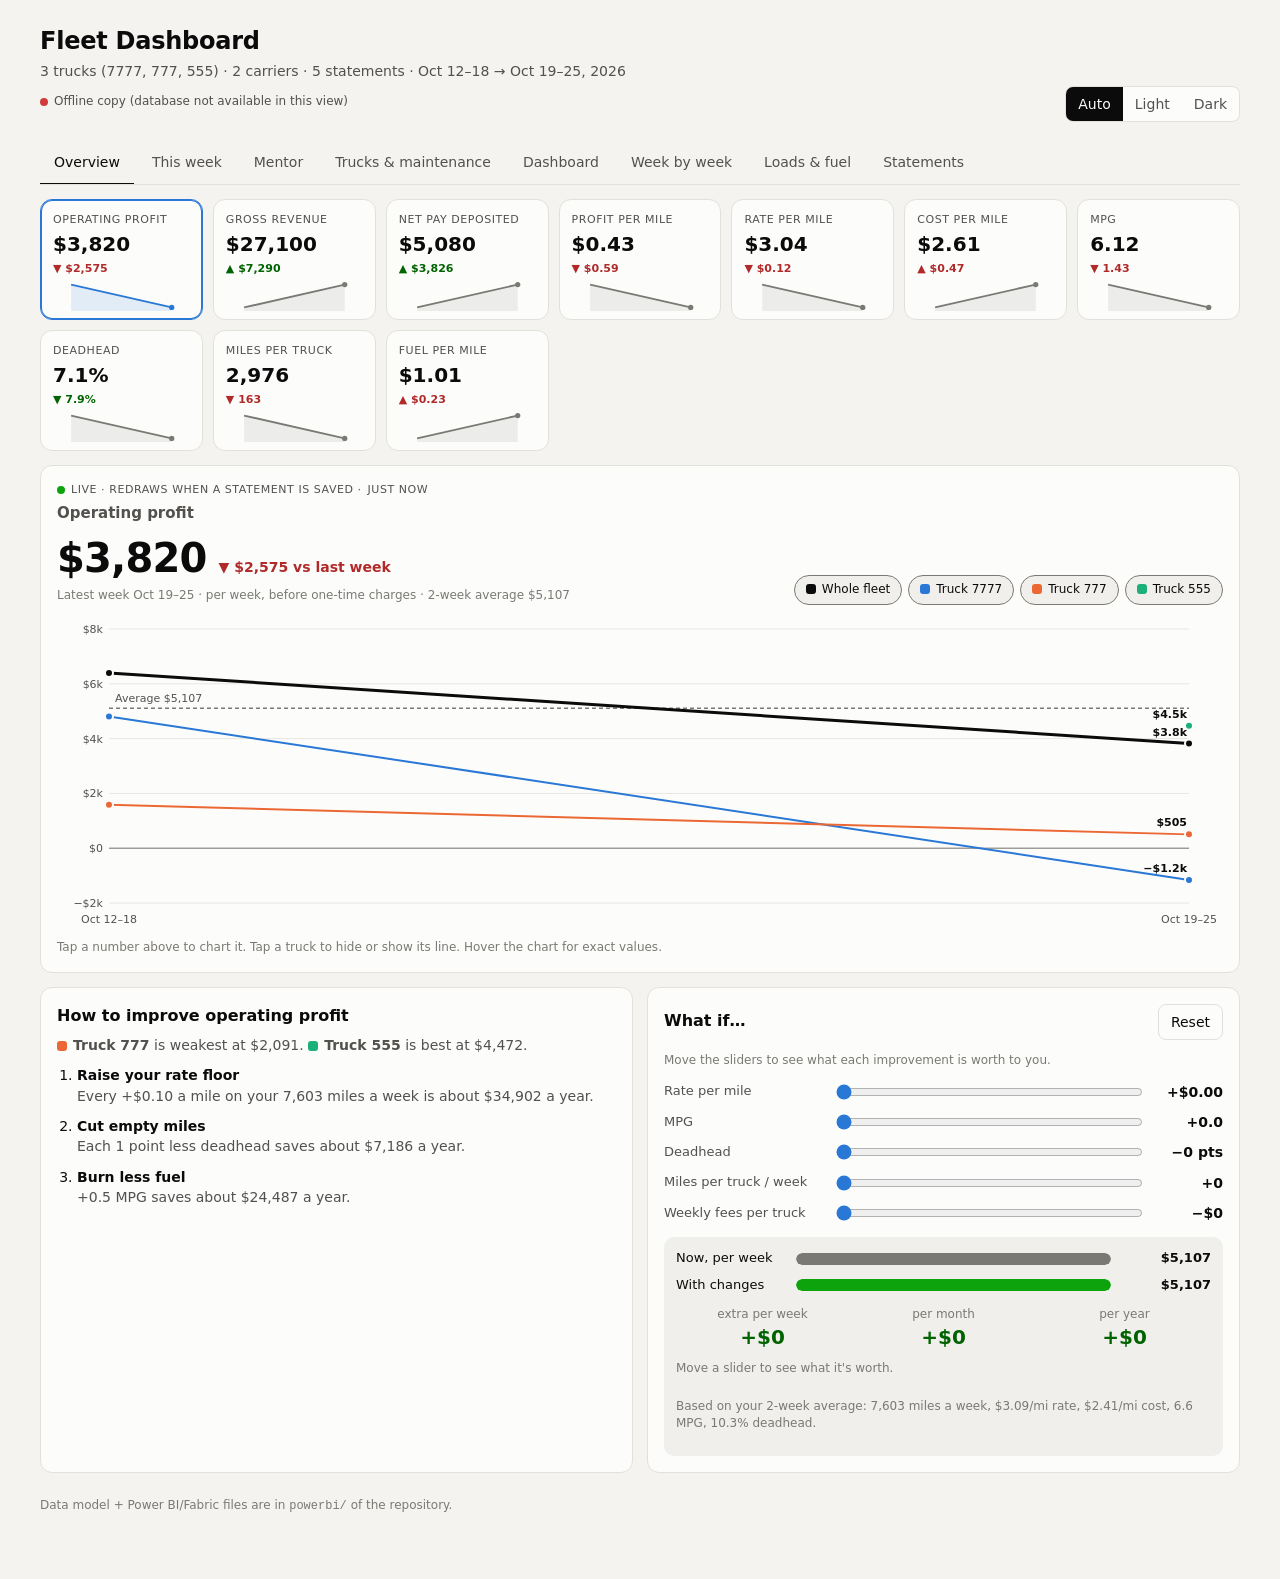
==== commit ef361f40: "Add Trucks & maintenance tab Per-truck profiles keyed by VIN and linked to a unit number (VIN, title" ====
--- a/report/index.html
+++ b/report/index.html
@@ -172,6 +172,36 @@
 .wi-parts { display: flex; flex-wrap: wrap; gap: 6px; }
 .wi-parts .pill { margin: 0; }
 @media (max-width: 560px) { .wi { grid-template-columns: 1fr 64px; } .wi-l { grid-column: 1 / -1; } .wi-row { grid-template-columns: 90px 1fr 80px; } .ov-value #ovValue { font-size: 32px; } .two { grid-template-columns: 1fr; } .wi-gains b { font-size: 16px; } }
+.truck-pick { display: grid; grid-template-columns: repeat(auto-fill, minmax(190px, 1fr)); gap: 10px; margin-bottom: 14px; }
+.tpick { display: grid; gap: 3px; text-align: left; padding: 12px; border: 1px solid var(--border); border-radius: 12px; background: var(--surface-1); color: var(--text-primary); font: inherit; cursor: pointer; min-width: 0; }
+.tpick.on { border-color: var(--s1); box-shadow: 0 0 0 1px var(--s1) inset; }
+.tpick:focus-visible { outline: 2px solid var(--s1); outline-offset: 2px; }
+.tp-top { display: flex; align-items: center; gap: 6px; flex-wrap: wrap; }
+.tp-model { color: var(--text-secondary); }
+.row-head { display: flex; justify-content: space-between; align-items: center; gap: 10px; flex-wrap: wrap; }
+.prof { display: grid; grid-template-columns: repeat(auto-fill, minmax(150px, 1fr)); gap: 10px 16px; margin: 12px 0; }
+.prof dt { font-size: 11px; text-transform: uppercase; letter-spacing: .05em; color: var(--text-muted); }
+.prof dd { margin: 2px 0 0; font-variant-numeric: tabular-nums; overflow-wrap: anywhere; }
+.note { background: var(--surface-2); padding: 10px; border-radius: 8px; color: var(--text-secondary); }
+.pform { display: grid; grid-template-columns: repeat(auto-fill, minmax(170px, 1fr)); gap: 10px; margin-top: 12px; }
+.pform label { display: grid; gap: 4px; font-size: 12px; color: var(--text-secondary); }
+.pform input, .pform select { padding: 7px 9px; border-radius: 8px; border: 1px solid var(--border); background: var(--surface-1); color: var(--text-primary); font: inherit; min-width: 0; }
+.pform .wide, .pform-actions { grid-column: 1 / -1; }
+.svc { list-style: none; padding: 0; margin: 10px 0 0; display: grid; gap: 8px; }
+.svc li { display: flex; justify-content: space-between; gap: 10px; padding: 10px 12px; background: var(--surface-2); border-radius: 10px; border-left: 3px solid transparent; flex-wrap: wrap; }
+.svc li > div { display: grid; gap: 2px; min-width: 0; }
+.svc .svc-r { text-align: right; justify-items: end; }
+.svc-overdue { border-left-color: var(--critical) !important; } .svc-soon { border-left-color: var(--warning) !important; } .svc-ok { border-left-color: var(--good) !important; }
+.chip { display: inline-flex; align-items: center; gap: 4px; font-size: 11px; font-weight: 700; padding: 2px 8px; border-radius: 99px; white-space: nowrap; }
+.chip.critical { background: color-mix(in srgb, var(--critical) 18%, transparent); color: var(--critical-text); }
+.chip.warning { background: color-mix(in srgb, var(--warning) 25%, transparent); color: var(--text-primary); }
+.chip.good { background: color-mix(in srgb, var(--good) 18%, transparent); color: var(--good-text); }
+.chip.none { background: var(--surface-1); color: var(--text-muted); border: 1px solid var(--border); }
+td.wrap { white-space: normal; min-width: 160px; }
+.mks { display: grid; grid-template-columns: repeat(3, 1fr); gap: 8px; margin: 10px 0; }
+.mk, .fund > div { display: grid; gap: 2px; background: var(--surface-2); padding: 10px; border-radius: 8px; }
+.mk b, .fund b { font-size: 18px; font-variant-numeric: tabular-nums; }
+.fund { display: grid; grid-template-columns: repeat(auto-fit, minmax(120px, 1fr)); gap: 8px; margin: 10px 0; }
 footer { color: var(--text-muted); font-size: 12px; margin-top: 24px; }
 </style>
 </head>
@@ -197,6 +227,7 @@
     <a href="#overview" data-tab="overview">Overview</a>
     <a href="#this-week" data-tab="this-week">This week</a>
     <a href="#mentor" data-tab="mentor">Mentor</a>
+    <a href="#trucks" data-tab="trucks">Trucks &amp; maintenance</a>
     <a href="#dashboard" data-tab="dashboard">Dashboard</a>
     <a href="#trends" data-tab="trends">Week by week</a>
     <a href="#loads" data-tab="loads">Loads &amp; fuel</a>
@@ -247,6 +278,29 @@
           <p class="muted" id="wiBase"></p>
         </div>
       </div>
+    </section>
+  </div>
+
+  <!-- ===================== TRUCKS ===================== -->
+  <div class="panel" data-panel="trucks">
+    <section class="truck-pick" id="truckPick" aria-label="Pick a truck"></section>
+    <section class="grid two">
+      <div class="card" id="truckProfile"></div>
+      <div class="card">
+        <h2>Service schedule</h2>
+        <p class="muted">Next due is counted from the last service by odometer, or by statement miles when no odometer was written down.</p>
+        <div id="svcSched"></div>
+      </div>
+    </section>
+    <section class="card full">
+      <div class="row-head"><h2>Maintenance history</h2><button class="btn primary" id="addMaintBtn">+ Add service or repair</button></div>
+      <p class="muted">Repairs and oil changes billed on your statements appear here automatically. Add the ones you paid yourself, with the odometer reading.</p>
+      <div id="maintForm" hidden></div>
+      <div class="tablewrap"><table id="maintTable"></table></div>
+    </section>
+    <section class="grid two">
+      <div class="card"><h2>Maintenance cost</h2><div class="mks" id="maintKpis"></div><div id="maintChart"></div></div>
+      <div class="card"><h2>Repair fund</h2><div id="reserve"></div></div>
     </section>
   </div>
 
@@ -839,6 +893,11 @@
       if (cheap.length) add("warning", `Truck ${t}, ${WLABEL[w]}: ${cheap.length} load(s) paid less than your ${pm(fleetAll.cpm)}/mi cost`, cheap.map((l) => `${l.Pickup} → ${l.Delivery} ${pm(l.RPM)}/mi`).join("; ") + ".", money(cheap.reduce((a, l) => a + (fleetAll.cpm - l.RPM) * l.TotalMiles, 0)), cheap.reduce((a, l) => a + (fleetAll.cpm - l.RPM) * l.TotalMiles, 0), w);
     });
   });
+  const lastW = WEEKS[WEEKS.length - 1];
+  if (typeof truckKeys === "function") truckKeys().forEach((t) => schedule(t).forEach((i) => {
+    if (i.st === "overdue") add("serious", `${t.startsWith("VIN") ? t : "Truck " + t}: ${i.label} overdue`, `${i.next}. Book it before it turns into a breakdown.`, "service", 500, lastW);
+    else if (i.st === "soon") add("warning", `${t.startsWith("VIN") ? t : "Truck " + t}: ${i.label} due soon`, `Due ${i.next}. Plan it around the next home time.`, "service", 100, lastW);
+  }));
   carrier = saveC;
   const SEV = { critical: 0, serious: 1, warning: 2 };
   return out.sort((a, b) => SEV[a.sev] - SEV[b.sev] || b.score - a.score);
@@ -918,12 +977,12 @@
 });
 
 // ---- tabs (hash routing) ----
-const TABS = ["overview", "this-week", "mentor", "dashboard", "trends", "loads", "statements"];
+const TABS = ["overview", "this-week", "mentor", "trucks", "dashboard", "trends", "loads", "statements"];
 function showTab() {
   const t = TABS.includes(location.hash.slice(1)) ? location.hash.slice(1) : "overview";
   document.querySelectorAll(".panel").forEach((p) => p.classList.toggle("active", p.dataset.panel === t));
   document.querySelectorAll("#tabs a").forEach((a) => a.setAttribute("aria-selected", a.dataset.tab === t));
-  $("#filterbar").style.display = t === "this-week" || t === "mentor" || t === "overview" ? "none" : "";
+  $("#filterbar").style.display = ["this-week", "mentor", "overview", "trucks"].includes(t) ? "none" : "";
   if (D) render();
   if (D && t === "overview") renderOverview();
 }
@@ -1232,6 +1291,163 @@
 buildWhatIf();
 let ovRz; window.addEventListener("resize", () => { clearTimeout(ovRz); ovRz = setTimeout(() => { if (D && document.querySelector('[data-panel="overview"].active')) renderOverview(); }, 200); });
 
+// ---- Trucks: profiles, service schedule, maintenance log, repair fund ----
+let VEH = [], MAINT = [], selTruck = null, editProfile = false, maintEdit = null, maintDel = null;
+const SVC = [
+  { key: "oil", label: "Oil & filter change", miles: 20000, re: /oil change|oil & filter|pm-?a\b/i },
+  { key: "lube", label: "Chassis lube & brake check", miles: 15000, re: /lube|grease|brake/i },
+  { key: "fuelf", label: "Fuel filters", miles: 50000, re: /fuel filter/i },
+  { key: "tires", label: "Tire rotation / inspection", miles: 50000, re: /tire/i },
+  { key: "dot", label: "Annual DOT inspection", days: 365, re: /\bdot\b|annual inspection/i },
+  { key: "airdryer", label: "Air dryer cartridge", days: 365, re: /air dryer/i },
+  { key: "coolant", label: "Coolant test", days: 180, re: /coolant/i },
+  { key: "dpf", label: "DPF cleaning", miles: 250000, re: /dpf/i },
+];
+const MTYPES = [...SVC.map((s) => [s.key, s.label]), ["repair", "Repair"], ["fluids", "Oil / fluids top-up"], ["other", "Other"]];
+const typeLabel = (k) => (MTYPES.find((t) => t[0] === k) || [k, k])[1];
+// vehicles: docs at vehicles/<VIN or unit-N>; a vehicle shows under its unit number once linked
+const vkey = (v) => v.unit ? String(v.unit) : "VIN …" + String(v.vin || v._id || "").slice(-6);
+const prof = (t) => VEH.find((v) => vkey(v) === t) || {};
+function truckKeys() { return [...TRUCKS, ...VEH.map(vkey).filter((k) => !TRUCKS.includes(k)).sort()]; }
+const DAY = 864e5, today = () => new Date().toISOString().slice(0, 10);
+const dlabel = (d) => d ? new Date(d + "T00:00:00Z").toLocaleDateString("en-US", { month: "short", day: "numeric", year: "numeric", timeZone: "UTC" }) : "—";
+// statement maintenance lines become history entries automatically
+function stmtMaint() {
+  return D.deductions.filter((d) => d.Category === "Maintenance").map((d) => {
+    const dm = d.Description.match(/(\d{1,2})\/(\d{1,2})\/(\d{4})/);
+    const date = dm ? `${dm[3]}-${dm[1].padStart(2, "0")}-${dm[2].padStart(2, "0")}` : d.WeekStart;
+    const inv = (d.Description.match(/inv(?:oice)?(?: id)?:?\s*#?\s*([A-Za-z0-9-]+)/i) || [])[1] || "";
+    const type = /oil change/i.test(d.Description) ? "oil" : /engine oil|fluid|def\b/i.test(d.Description) ? "fluids" : (SVC.find((s) => s.re.test(d.Description)) || { key: "repair" }).key;
+    return { id: "stmt-" + d.DeductionID, truck: d.TruckID, date, odometer: null, type, desc: d.Description, vendor: "", invoice: inv, cost: d.Amount, source: d.SettlementID };
+  });
+}
+function allMaint(t) {
+  const stored = MAINT.filter((x) => !t || x.truck === t), ids = new Set(stored.map((x) => x.id));
+  return stmtMaint().filter((x) => (!t || x.truck === t) && !ids.has(x.id)).concat(stored.filter((x) => !x.deleted))
+    .sort((a, b) => (b.date || "").localeCompare(a.date || ""));
+}
+function milesAfter(t, date) {
+  return D.loads.filter((l) => l.TruckID === t && ((l.DeliveryDate || l.PickupDate || l.WeekStart) > date)).reduce((s, l) => s + (l.TotalMiles || 0), 0);
+}
+function truckMilesPerWeek(t) { const x = at2("all", t), w = new Set(x.S.map((s) => s.WeekStart)).size || 1; return x.miles / w; }
+function estOdo(t) { const p = prof(t); return p.odometer ? +p.odometer + milesAfter(t, p.odometerDate || "0000") : null; }
+function schedule(t) {
+  const p = prof(t), hist = allMaint(t), odo = estOdo(t), mpw = truckMilesPerWeek(t);
+  const items = SVC.map((s) => {
+    const iv = s.key === "oil" && +p.oilInterval ? +p.oilInterval : s.miles, last = hist.find((h) => h.type === s.key);
+    let st = "none", next = "Add the last time this was done", since = null, left = null;
+    if (last) {
+      if (iv) {
+        since = last.odometer && odo ? odo - last.odometer : milesAfter(t, last.date);
+        left = iv - since;
+        const wk = mpw > 0 ? left / mpw : null;
+        st = left < 0 ? "overdue" : left < Math.max(2000, iv * 0.1) ? "soon" : "ok";
+        next = left < 0 ? `${num(-left)} mi overdue` : `in ${num(left)} mi${wk != null && wk < 52 ? ` · about ${dlabel(new Date(Date.now() + wk * 7 * DAY).toISOString().slice(0, 10))}` : ""}`;
+        if (last.odometer) next += ` · at ${num(+last.odometer + iv)} mi`;
+      } else {
+        const due = new Date(new Date(last.date + "T00:00:00Z").getTime() + s.days * DAY), dl = Math.round((due - Date.now()) / DAY);
+        st = dl < 0 ? "overdue" : dl < 30 ? "soon" : "ok"; next = `${dl < 0 ? -dl + " days overdue" : "in " + dl + " days"} · ${dlabel(due.toISOString().slice(0, 10))}`;
+      }
+    }
+    return { ...s, iv, last, st, next, since };
+  });
+  if (p.regExpiry) { const dl = Math.round((new Date(p.regExpiry + "T00:00:00Z") - Date.now()) / DAY);
+    items.push({ key: "reg", label: "Registration / plates", st: dl < 0 ? "overdue" : dl < 30 ? "soon" : "ok", next: `${dl < 0 ? "expired " + -dl + " days ago" : "expires in " + dl + " days"} · ${dlabel(p.regExpiry)}`, last: null }); }
+  return items;
+}
+const CHIP = { overdue: ["critical", "Overdue"], soon: ["warning", "Due soon"], ok: ["good", "OK"], none: ["none", "No record"] };
+function chip(st) { const [c, l] = CHIP[st]; return `<span class="chip ${c}">${c === "critical" ? "▲" : c === "warning" ? "!" : c === "good" ? "✓" : "?"} ${l}</span>`; }
+
+function renderTrucks() {
+  const KEYS = truckKeys(); if (!KEYS.length) return;
+  if (!selTruck || !KEYS.includes(selTruck)) selTruck = KEYS[0];
+  $("#truckPick").innerHTML = KEYS.map((t) => {
+    const p = prof(t), sc = schedule(t), od = sc.filter((i) => i.st === "overdue").length, so = sc.filter((i) => i.st === "soon").length, odo = estOdo(t);
+    return `<button class="tpick ${t === selTruck ? "on" : ""}" data-truck="${esc(t)}" aria-pressed="${t === selTruck}">
+      <span class="tp-top"><span class="swatch" style="background:${TC[t] || "var(--text-muted)"}"></span><b>${t.startsWith("VIN") ? esc(t) : "Truck " + esc(t)}</b>${od ? chip("overdue") : so ? chip("soon") : ""}</span>
+      <span class="tp-model">${esc([p.year, p.make, p.model].filter(Boolean).join(" ") || "Add truck details")}</span>
+      <span class="muted">${p.vin ? "VIN …" + esc(String(p.vin).slice(-6)) + " · " : ""}${odo ? "≈ " + num(odo) + " mi" : t.startsWith("VIN") ? "Not linked to a unit yet" : "Odometer not set"}${DRIVER[t] ? " · " + esc(DRIVER[t]) : ""}</span></button>`;
+  }).join("");
+  const t = selTruck, p = prof(t);
+  // profile
+  const F = [["unit", "Unit number"], ["vin", "VIN"], ["year", "Year"], ["make", "Make"], ["model", "Model"], ["plate", "Plate / state"], ["titleNo", "Title no."], ["owner", "Owner"],
+    ["purchaseDate", "Purchased", "date"], ["purchasePrice", "Purchase price", "number"], ["lienholder", "Lienholder"], ["lienDate", "Lien date", "date"], ["payment", "Monthly payment", "number"],
+    ["odometer", "Odometer reading", "number"], ["odometerDate", "Odometer read on", "date"], ["oilInterval", "Oil change every (mi)", "number"], ["regExpiry", "Registration expires", "date"], ["notes", "Notes"]];
+  const show = (k, typ) => { const v = p[k]; if (v == null || v === "") return `<span class="muted">—</span>`; return typ === "date" ? dlabel(v) : (k === "purchasePrice" || k === "payment") ? money(+v) : (k === "odometer" || k === "oilInterval") ? num(+v) : esc(v); };
+  $("#truckProfile").innerHTML = `<div class="row-head"><h2>${t.startsWith("VIN") ? esc(t) : "Truck " + esc(t)} profile</h2>${canWrite && db ? `<button class="btn" id="editProf">${editProfile ? "Cancel" : "Edit"}</button>` : ""}</div>` +
+    (editProfile ? `<form id="profForm" class="pform">${F.map(([k, l, typ]) => `<label for="pf-${k}"><span>${l}</span><input id="pf-${k}" name="${k}" type="${typ || "text"}" value="${esc(p[k] ?? (k === "unit" && !t.startsWith("VIN") ? t : ""))}" ${typ === "number" ? 'step="any"' : ""} ${k === "unit" ? 'list="unitList" placeholder="e.g. 777"' : ""}></label>`).join("")}
+      <datalist id="unitList">${TRUCKS.map((u) => `<option value="${esc(u)}">`).join("")}</datalist>
+      <p class="muted wide">Unit number links this truck to its statements and maintenance (e.g. 777). VIN is on the title.</p>
+      <div class="pform-actions"><button class="btn primary" type="submit">Save profile</button></div></form>`
+    : `<dl class="prof">${F.filter(([k]) => k !== "notes" && k !== "unit").map(([k, l, typ]) => `<div><dt>${l}</dt><dd>${show(k, typ)}</dd></div>`).join("")}</dl>
+      <p class="muted">${estOdo(t) ? `Estimated odometer today: <b>${num(estOdo(t))} mi</b> (last reading + statement miles since).` : "Enter an odometer reading so services can be tracked by odometer. Until then, miles are counted from your statements."}</p>
+      ${p.notes ? `<p class="note">${esc(p.notes)}</p>` : ""}`);
+  // schedule
+  const sc = schedule(t);
+  $("#svcSched").innerHTML = `<ul class="svc">${sc.map((i) => `<li class="svc-${i.st}"><div><b>${i.label}</b><span class="muted">${i.iv ? "every " + num(i.iv) + " mi" : i.days ? "every " + (i.days >= 365 ? "year" : i.days + " days") : ""}${i.last ? " · last " + dlabel(i.last.date) + (i.last.odometer ? " at " + num(+i.last.odometer) + " mi" : i.since != null ? ", " + num(i.since) + " mi ago" : "") : ""}</span></div>
+    <div class="svc-r">${chip(i.st)}<span class="muted">${i.next}</span></div></li>`).join("")}</ul>`;
+  // history
+  const H = allMaint(t);
+  $("#maintTable").innerHTML = `<thead><tr><th class="left">Date</th><th>Odometer</th><th class="left">Service</th><th class="left">Details</th><th class="left">Shop / invoice</th><th>Cost</th><th class="left">Source</th><th></th></tr></thead><tbody>` +
+    (H.length ? H.map((h) => `<tr><td class="left">${dlabel(h.date)}</td><td>${h.odometer ? num(+h.odometer) : "—"}</td><td class="left">${esc(typeLabel(h.type))}</td><td class="left wrap">${esc(h.desc)}</td>
+      <td class="left wrap">${esc([h.vendor, h.invoice && "#" + h.invoice].filter(Boolean).join(" · ") || "—")}</td><td>${money(+h.cost || 0, 2)}</td><td class="left">${h.source ? `<span class="pill">${esc(h.source)}</span>` : '<span class="pill">You</span>'}</td>
+      <td>${canWrite && db ? `<button class="btn" data-medit="${esc(h.id)}">Edit</button>${h.id.startsWith("m-") ? ` <button class="btn danger" data-mdel="${esc(h.id)}">${maintDel === h.id ? "Confirm" : "Delete"}</button>` : ""}` : ""}</td></tr>`).join("")
+      : `<tr><td colspan="8" class="left muted">No maintenance recorded yet. Add the last oil change, DOT inspection and tire work to start the schedule.</td></tr>`) + "</tbody>";
+  // form
+  if (maintEdit) {
+    const e = maintEdit;
+    $("#maintForm").hidden = false;
+    $("#maintForm").innerHTML = `<form id="mForm" class="pform">
+      <label for="mf-date"><span>Date</span><input id="mf-date" type="date" required value="${esc(e.date || today())}"></label>
+      <label for="mf-odo"><span>Odometer (mi)</span><input id="mf-odo" type="number" step="1" value="${esc(e.odometer ?? "")}" placeholder="e.g. 412350"></label>
+      <label for="mf-type"><span>Service</span><select id="mf-type">${MTYPES.map(([k, l]) => `<option value="${k}" ${k === e.type ? "selected" : ""}>${l}</option>`).join("")}</select></label>
+      <label for="mf-cost"><span>Cost ($)</span><input id="mf-cost" type="number" step="0.01" value="${esc(e.cost ?? "")}"></label>
+      <label for="mf-vendor"><span>Shop</span><input id="mf-vendor" value="${esc(e.vendor || "")}" placeholder="e.g. TA Truck Service, Macon GA"></label>
+      <label for="mf-inv"><span>Invoice #</span><input id="mf-inv" value="${esc(e.invoice || "")}"></label>
+      <label for="mf-desc" class="wide"><span>Details</span><input id="mf-desc" value="${esc(e.desc || "")}" placeholder="What was done, parts replaced, warranty…"></label>
+      <div class="pform-actions"><button class="btn primary" type="submit">Save</button> <button class="btn" type="button" id="mfCancel">Cancel</button></div></form>`;
+  } else { $("#maintForm").hidden = true; $("#maintForm").innerHTML = ""; }
+  // cost + fund
+  const x = at2("all", t), spent = H.reduce((s, h) => s + (+h.cost || 0), 0), rate = 0.15, should = x.miles * rate;
+  $("#maintKpis").innerHTML = `<div class="mk"><span class="muted">Spent (recorded)</span><b>${money(spent, 2)}</b></div><div class="mk"><span class="muted">Per mile</span><b>${x.miles ? "$" + (spent / x.miles).toFixed(3) : "—"}</b></div><div class="mk"><span class="muted">Services logged</span><b>${H.length}</b></div>`;
+  const byType = {}; H.forEach((h) => (byType[typeLabel(h.type)] = (byType[typeLabel(h.type)] || 0) + (+h.cost || 0)));
+  const rows = Object.entries(byType).sort((a, b) => b[1] - a[1]).map(([l, v]) => ({ label: l, value: v, color: TC[t], tip: `<b>${esc(l)}</b><br>${money(v, 2)}` }));
+  if (rows.length) hbars("#maintChart", rows, { fmt: (v) => money(v) }); else $("#maintChart").innerHTML = "";
+  $("#reserve").innerHTML = `<p>Set aside <b>$0.15 for every mile</b> for repairs. Big bills (tires ~$4,000, injectors ~$5,000, a DPF ~$6,000) come all at once.</p>
+    <div class="fund"><div><span class="muted">Miles on statements</span><b>${num(x.miles)}</b></div><div><span class="muted">Should be set aside</span><b>${money(should)}</b></div><div><span class="muted">Spent so far</span><b>${money(spent)}</b></div><div><span class="muted">Fund balance</span><b class="${should - spent < 0 ? "lose" : "win"}">${money(should - spent)}</b></div></div>
+    ${p.payment ? `<p class="muted">Truck payment ${money(+p.payment)}/month ≈ ${pm((+p.payment * 12 / 52) / Math.max(1, truckMilesPerWeek(t)))} per mile. That isn't on your statements, so your real profit per mile is lower by this much.</p>` : `<p class="muted">Add the monthly truck payment in the profile to see it as a cost per mile.</p>`}`;
+}
+// events
+$("#truckPick").addEventListener("click", (e) => { const b = e.target.closest("[data-truck]"); if (!b) return; selTruck = b.dataset.truck; editProfile = false; maintEdit = null; renderTrucks(); });
+$("#truckProfile").addEventListener("click", (e) => { if (e.target.id === "editProf") { editProfile = !editProfile; renderTrucks(); } });
+$("#truckProfile").addEventListener("submit", async (e) => {
+  e.preventDefault(); const f = new FormData(e.target), t = selTruck, old = prof(t), data = {};
+  for (const [k, v] of f.entries()) data[k] = v.trim ? v.trim() : v;
+  data.vin = (data.vin || "").toUpperCase().replace(/\s/g, ""); data.unit = (data.unit || "").replace(/\s/g, "");
+  if (!data.unit && !t.startsWith("VIN") && !old._id) data.unit = t;
+  const id = (old._id || data.vin || "unit-" + data.unit).replace(/[^A-Za-z0-9_\-.~:@+]/g, "-");
+  if (!data.vin && !data.unit) { setStatus("err", "Enter a unit number or a VIN."); return; }
+  const clash = VEH.find((v) => v._id !== id && v.unit && v.unit === data.unit);
+  if (clash) { setStatus("err", `Unit ${data.unit} is already linked to VIN ${clash.vin || clash._id}. Clear it there first.`); return; }
+  try { await db.doc("vehicles/" + id).set(data); VEH = VEH.filter((v) => v._id !== id).concat([{ ...data, _id: id }]); selTruck = vkey({ ...data, _id: id }); editProfile = false; render(); }
+  catch (err) { setStatus("err", "Couldn't save the profile: " + (err.message || err.code)); }
+});
+$("#addMaintBtn").addEventListener("click", () => { maintEdit = { id: "m-" + Date.now().toString(36), truck: selTruck, type: "oil" }; renderTrucks(); $("#mf-date")?.focus(); });
+$("#maintTable").addEventListener("click", async (e) => {
+  const ed = e.target.closest("[data-medit]"), dl = e.target.closest("[data-mdel]");
+  if (ed) { maintEdit = { ...allMaint(selTruck).find((h) => h.id === ed.dataset.medit) }; renderTrucks(); $("#maintForm").scrollIntoView({ block: "nearest" }); }
+  if (dl) { const id = dl.dataset.mdel; if (maintDel !== id) { maintDel = id; renderTrucks(); return; } maintDel = null;
+    try { await db.doc("maint/" + id).delete(); MAINT = MAINT.filter((x) => x.id !== id); render(); } catch (err) { setStatus("err", "Couldn't delete: " + (err.message || err.code)); } }
+});
+$("#maintForm").addEventListener("click", (e) => { if (e.target.id === "mfCancel") { maintEdit = null; renderTrucks(); } });
+$("#maintForm").addEventListener("submit", async (e) => {
+  e.preventDefault(); const v = (id) => $("#" + id).value.trim();
+  const d = { id: maintEdit.id, truck: maintEdit.truck, source: maintEdit.source || "", date: v("mf-date"), odometer: v("mf-odo") ? +v("mf-odo") : null, type: v("mf-type"),
+    cost: v("mf-cost") ? +v("mf-cost") : 0, vendor: v("mf-vendor"), invoice: v("mf-inv"), desc: v("mf-desc"), at: new Date().toISOString() };
+  try { await db.doc("maint/" + d.id).set(d); MAINT = MAINT.filter((x) => x.id !== d.id).concat([d]); maintEdit = null; render(); }
+  catch (err) { setStatus("err", "Couldn't save: " + (err.message || err.code)); }
+});
+
 const _render = render;
 render = function () {
   if (!D) return;
@@ -1240,7 +1456,7 @@
   if (!D.settlements.length) return;
   _render();
   const save = week; $("#autoFlags").innerHTML = flagList(flags.filter((f) => (week === "all" || !f.wk || f.wk === week) && (carrier === "all" || !f.wk || f.title.match(/Truck (\S+)/) && visTrucks().includes(f.title.match(/Truck (\S+)/)[1]))), "No red flags. 👍");
-  renderTrends(); stmtTable(); renderLines(); renderMentor(flags); renderOverview(); renderWhatIf();
+  renderTrends(); stmtTable(); renderLines(); renderMentor(flags); renderOverview(); renderWhatIf(); renderTrucks();
 };
 
 // ---- database ----
@@ -1267,6 +1483,8 @@
   try { sample = await window.claude.use("sample"); } catch { sample = null; }
   if (!canWrite) $("#drop").style.display = "none";
   let timer = setTimeout(() => setStatus("err", "Database not reachable yet — showing bundled copy"), 10000);
+  db.collection("vehicles").onSnapshot((snap) => { VEH = snap.docs.map((d) => ({ ...d.data(), _id: d.id })); if (D) render(); }, () => {});
+  db.collection("maint").onSnapshot((snap) => { MAINT = snap.docs.map((d) => d.data()).filter((x) => x && x.id); if (D) render(); }, () => {});
   db.collection("actions").onSnapshot((snap) => { doneMap = {}; snap.docs.forEach((d) => { const v = d.data(); if (v && v.key) doneMap[v.key] = v; }); if (D) render(); }, () => {});
   db.doc("mentor/latest").get().then((d) => { if (d.exists && d.data().text) { $("#mentorOut").textContent = d.data().text; $("#mentorWhen").textContent = "Last coaching: " + new Date(d.data().at).toLocaleString() + (d.data().question ? ` — “${d.data().question}”` : ""); } }).catch(() => {});
   db.collection("settlements").onSnapshot((snap) => {
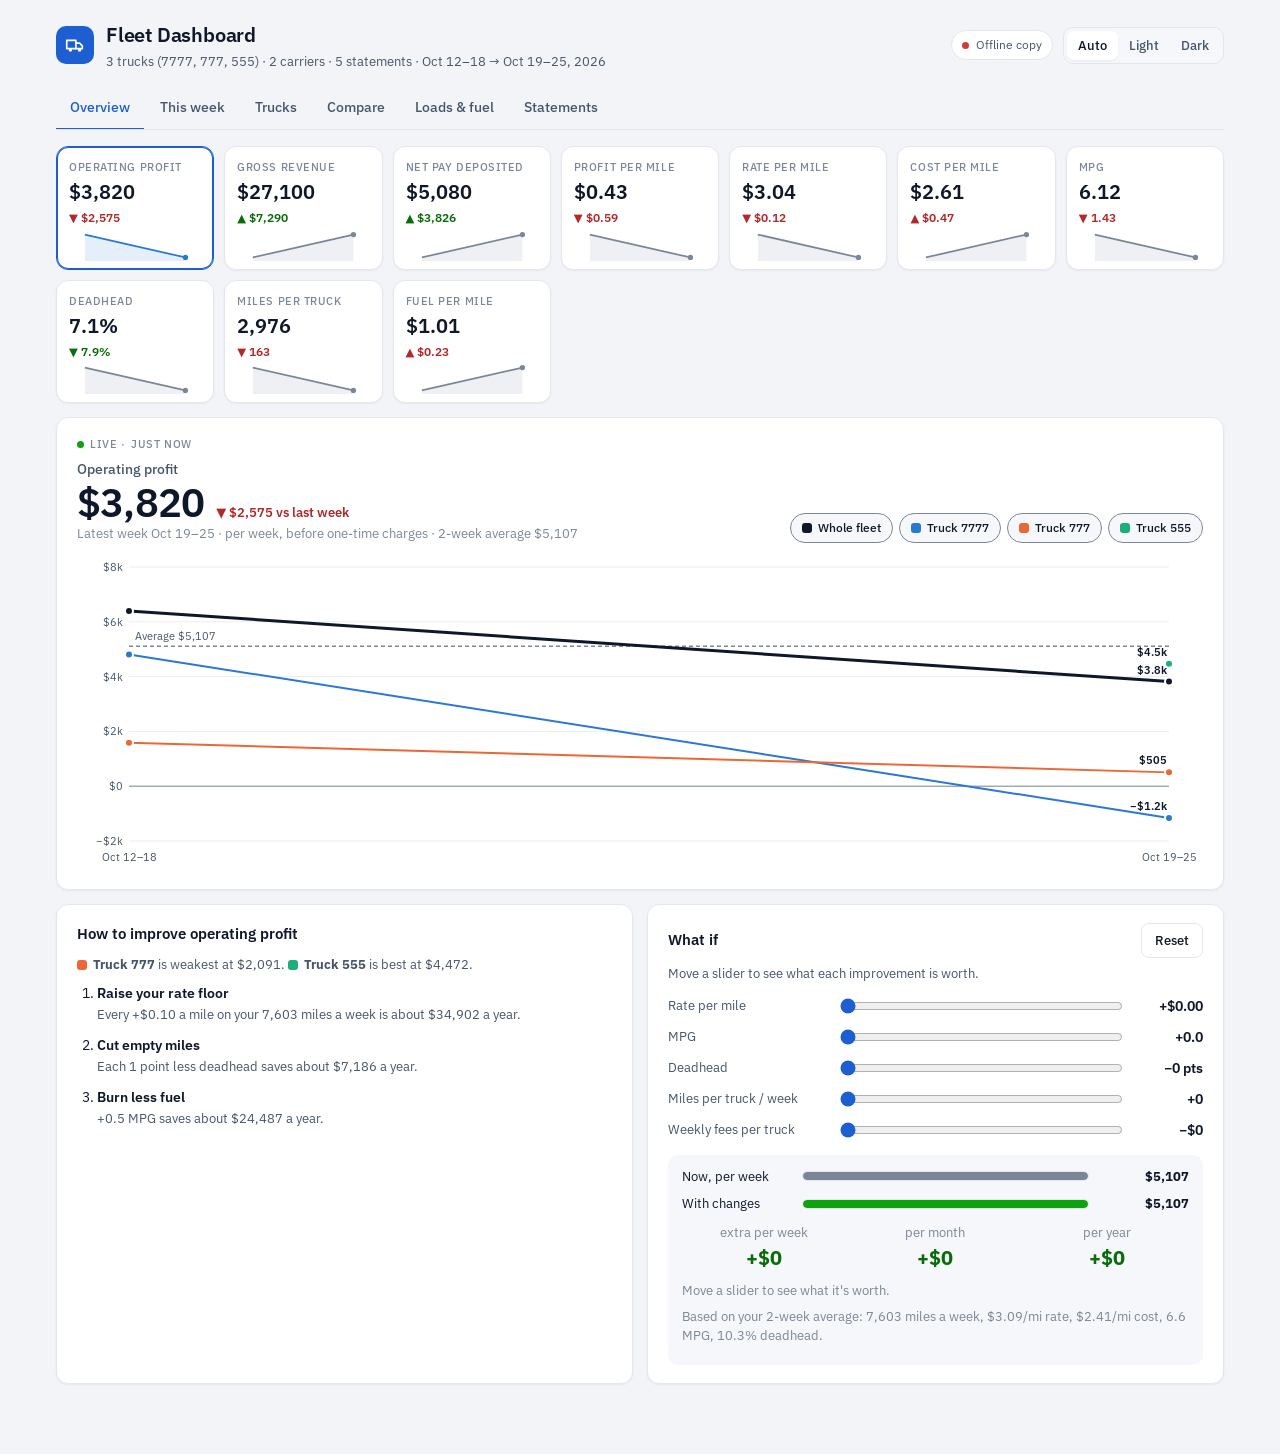
==== commit 6a575c74: "Redesign the dashboard: six tabs, cleaner layout, remove duplicates New slate palette, IBM Plex Sans" ====
--- a/report/index.html
+++ b/report/index.html
@@ -3,218 +3,274 @@
 <head>
 <meta charset="utf-8">
 <meta name="viewport" content="width=device-width, initial-scale=1">
-<title>Fleet Report · Oct 12–25, 2026 · Trucks 777 & 7777</title>
+<title>Fleet Dashboard</title>
+<link rel="preconnect" href="https://fonts.googleapis.com"><link rel="preconnect" href="https://fonts.gstatic.com" crossorigin>
+<link rel="stylesheet" href="https://fonts.googleapis.com/css2?family=IBM+Plex+Sans:wght@400;500;600&display=swap">
 <style>
+/* Layout: one 1200px column; a quiet slate neutral, blue accent, truck colours only on data. */
 :root {
   color-scheme: light;
-  --bg: #f4f3f0; --surface-1: #fcfcfb; --surface-2: #f0efec; --border: #e2e0da;
-  --text-primary: #0b0b0b; --text-secondary: #52514e; --text-muted: #7a7974;
-  --grid: #e8e6e1;
+  --bg: #f2f4f7; --surface-1: #ffffff; --surface-2: #f5f7fa; --border: #e3e7ed; --grid: #eaedf2;
+  --text-primary: #0f172a; --text-secondary: #46556b; --text-muted: #7b8798;
+  --accent: #1d5fd1; --accent-soft: #e7eefb; --on-accent: #ffffff;
   --s1: #2a78d6; --s2: #eb6834; --s3: #1baf7a; --s4: #eda100; --s5: #e87ba4; --s6: #008300; --s7: #6250d6; --s8: #e34948;
   --good: #0ca30c; --warning: #fab219; --serious: #ec835a; --critical: #d03b3b;
-  --good-text: #006300; --critical-text: #b02a2a;
-  --rest: #c9c7c0;
+  --good-text: #0a6b0a; --critical-text: #b02a2a; --rest: #cfd5dd;
+  --shadow: 0 1px 2px rgba(15, 23, 42, .05);
+  --font: "IBM Plex Sans", system-ui, -apple-system, "Segoe UI", Roboto, sans-serif;
 }
 @media (prefers-color-scheme: dark) {
   :root:where(:not([data-theme="light"])) {
     color-scheme: dark;
-    --bg: #111110; --surface-1: #1a1a19; --surface-2: #232321; --border: #33332f;
-    --text-primary: #f0efec; --text-secondary: #c3c2b7; --text-muted: #8f8e86; --grid: #2c2c29;
-    --s1: #3987e5; --s2: #d95926; --s3: #199e70; --s4: #c98500; --s5: #d55181; --s6: #008300; --s7: #9085e9; --s8: #e66767;
-    --good-text: #3fc63f; --critical-text: #f07a7a; --rest: #4a4a45;
+    --bg: #0e1217; --surface-1: #161b22; --surface-2: #1c232c; --border: #2a323d; --grid: #242c36;
+    --text-primary: #eef2f6; --text-secondary: #b3bdc8; --text-muted: #7f8b98;
+    --accent: #4d8ae8; --accent-soft: #1b2a44; --on-accent: #ffffff;
+    --s1: #3987e5; --s2: #d95926; --s3: #199e70; --s4: #c98500; --s5: #d55181; --s6: #2fa32f; --s7: #9085e9; --s8: #e66767;
+    --good-text: #4ad04a; --critical-text: #f07a7a; --rest: #3a434e;
+    --shadow: none;
   }
 }
 :root[data-theme="dark"] {
   color-scheme: dark;
-  --bg: #111110; --surface-1: #1a1a19; --surface-2: #232321; --border: #33332f;
-  --text-primary: #f0efec; --text-secondary: #c3c2b7; --text-muted: #8f8e86; --grid: #2c2c29;
-  --s1: #3987e5; --s2: #d95926; --s3: #199e70; --s4: #c98500; --s5: #d55181; --s6: #008300; --s7: #9085e9; --s8: #e66767;
-  --good-text: #3fc63f; --critical-text: #f07a7a; --rest: #4a4a45;
+  --bg: #0e1217; --surface-1: #161b22; --surface-2: #1c232c; --border: #2a323d; --grid: #242c36;
+  --text-primary: #eef2f6; --text-secondary: #b3bdc8; --text-muted: #7f8b98;
+  --accent: #4d8ae8; --accent-soft: #1b2a44; --on-accent: #ffffff;
+  --s1: #3987e5; --s2: #d95926; --s3: #199e70; --s4: #c98500; --s5: #d55181; --s6: #2fa32f; --s7: #9085e9; --s8: #e66767;
+  --good-text: #4ad04a; --critical-text: #f07a7a; --rest: #3a434e;
+  --shadow: none;
 }
 * { box-sizing: border-box; }
-body { margin: 0; background: var(--bg); color: var(--text-primary);
-  font: 14px/1.45 system-ui, -apple-system, "Segoe UI", Roboto, sans-serif; }
-.wrap { max-width: 1240px; margin: 0 auto; padding: 24px 20px 64px; }
-header { display: flex; flex-wrap: wrap; gap: 12px; align-items: flex-end; justify-content: space-between; margin-bottom: 20px; }
-h1 { margin: 0; font-size: 24px; letter-spacing: -0.01em; }
-h2 { font-size: 16px; margin: 0 0 4px; }
-.sub { color: var(--text-secondary); margin: 2px 0 0; }
-.muted { color: var(--text-muted); font-size: 12px; }
-.controls { display: flex; gap: 8px; flex-wrap: wrap; }
-.seg { display: inline-flex; border: 1px solid var(--border); border-radius: 8px; overflow: hidden; background: var(--surface-1); }
-.seg button { border: 0; background: transparent; color: var(--text-secondary); padding: 7px 12px; font: inherit; cursor: pointer; }
-.seg button[aria-pressed="true"] { background: var(--text-primary); color: var(--surface-1); }
+html { -webkit-text-size-adjust: 100%; }
+body { margin: 0; background: var(--bg); color: var(--text-primary); font: 14px/1.5 var(--font); font-feature-settings: "tnum"; }
+.wrap { max-width: 1200px; margin: 0 auto; padding-block: 20px 56px; padding-left: max(16px, env(safe-area-inset-left, 0px)); padding-right: max(16px, env(safe-area-inset-right, 0px)); }
+h1, h2, h3 { margin: 0; text-wrap: balance; }
+h1 { font-size: 20px; font-weight: 600; letter-spacing: -0.01em; }
+h2 { font-size: 15px; font-weight: 600; margin-bottom: 10px; }
+p { margin: 0 0 8px; }
+a { color: var(--accent); }
+.muted { color: var(--text-muted); font-size: 12.5px; }
+.hint { color: var(--text-secondary); font-size: 13px; margin: -4px 0 12px; }
+
+/* Header */
+.topbar { display: flex; flex-wrap: wrap; gap: 12px 20px; align-items: center; justify-content: space-between; margin-bottom: 16px; }
+.brand { display: flex; align-items: center; gap: 12px; min-width: 0; }
+.mark { width: 38px; height: 38px; border-radius: 10px; background: var(--accent); color: var(--on-accent); display: grid; place-items: center; flex: none; }
+.mark svg { width: 22px; height: 22px; display: block; }
+.sub { color: var(--text-secondary); font-size: 12.5px; margin: 2px 0 0; }
+.controls { display: flex; gap: 10px; align-items: center; flex-wrap: wrap; }
+.status { font-size: 12px; color: var(--text-secondary); display: inline-flex; align-items: center; gap: 7px; padding: 5px 10px; border: 1px solid var(--border); border-radius: 999px; background: var(--surface-1); }
+.status .dot { width: 7px; height: 7px; border-radius: 50%; background: var(--text-muted); }
+.status.live .dot { background: var(--good); }
+.status.err .dot { background: var(--critical); }
+.seg { display: inline-flex; padding: 3px; border-radius: 10px; background: var(--surface-2); border: 1px solid var(--border); }
+.seg button { border: 0; background: transparent; color: var(--text-secondary); padding: 5px 11px; border-radius: 7px; font: inherit; font-size: 13px; font-weight: 500; cursor: pointer; }
+.seg button[aria-pressed="true"] { background: var(--surface-1); color: var(--text-primary); box-shadow: var(--shadow); }
+.seg button:focus-visible { outline: 2px solid var(--accent); outline-offset: -2px; }
+
+/* Tabs */
+.tabs { display: flex; gap: 2px; margin: 0 0 16px; border-bottom: 1px solid var(--border); overflow-x: auto; scrollbar-width: none; }
+.tabs::-webkit-scrollbar { display: none; }
+.tabs a { padding: 10px 14px; color: var(--text-secondary); text-decoration: none; font-weight: 500; white-space: nowrap; border-bottom: 2px solid transparent; margin-bottom: -1px; }
+.tabs a:hover { color: var(--text-primary); }
+.tabs a[aria-selected="true"] { color: var(--accent); border-bottom-color: var(--accent); }
+.filterbar { display: flex; gap: 8px; flex-wrap: wrap; margin-bottom: 16px; }
+.panel { display: none; } .panel.active { display: block; }
+
+/* Cards & grids */
 .grid { display: grid; gap: 14px; }
-.kpis { grid-template-columns: repeat(auto-fit, minmax(150px, 1fr)); margin-bottom: 14px; }
-.card { background: var(--surface-1); border: 1px solid var(--border); border-radius: 12px; padding: 16px; min-width: 0; }
-.kpi .label { color: var(--text-secondary); font-size: 12px; text-transform: uppercase; letter-spacing: .04em; }
-.kpi .value { font-size: 26px; font-weight: 650; margin-top: 4px; font-variant-numeric: tabular-nums; }
+.two { grid-template-columns: repeat(auto-fit, minmax(420px, 1fr)); margin-bottom: 14px; }
+.full { margin-bottom: 14px; }
+.card { background: var(--surface-1); border: 1px solid var(--border); border-radius: 12px; padding: 18px 20px; min-width: 0; box-shadow: var(--shadow); }
+.row-head { display: flex; justify-content: space-between; align-items: center; gap: 10px; flex-wrap: wrap; margin-bottom: 10px; }
+.row-head h2 { margin-bottom: 0; }
+.kpis { grid-template-columns: repeat(auto-fit, minmax(175px, 1fr)); margin-bottom: 14px; }
+.kpi .delta { white-space: nowrap; }
+.kpi { padding: 14px 16px; }
+.kpi .label { color: var(--text-muted); font-size: 11.5px; font-weight: 500; text-transform: uppercase; letter-spacing: .05em; }
+.kpi .value { font-size: 24px; font-weight: 600; margin-top: 4px; letter-spacing: -0.01em; }
 .kpi .note { color: var(--text-muted); font-size: 12px; margin-top: 2px; }
-.two { grid-template-columns: repeat(auto-fit, minmax(440px, 1fr)); margin-bottom: 14px; }
-.full { margin-bottom: 14px; }
-.flags { list-style: none; padding: 0; margin: 12px 0 0; display: grid; gap: 10px; }
-.flag { display: grid; grid-template-columns: auto 1fr auto; gap: 12px; align-items: start; padding: 12px; border-radius: 10px; background: var(--surface-2); }
-.flag .icon { width: 26px; height: 26px; border-radius: 50%; display: grid; place-items: center; font-weight: 800; color: #fff; font-size: 14px; }
-.flag.critical .icon { background: var(--critical); }
-.flag.serious .icon { background: var(--serious); }
-.flag.warning .icon { background: var(--warning); color: #111; }
-.flag .sev { font-size: 11px; font-weight: 700; text-transform: uppercase; letter-spacing: .05em; color: var(--text-secondary); }
-.flag .title { font-weight: 600; }
-.flag .body { color: var(--text-secondary); margin-top: 2px; }
-.flag .amt { font-weight: 650; font-variant-numeric: tabular-nums; white-space: nowrap; }
-table { width: 100%; border-collapse: collapse; font-variant-numeric: tabular-nums; }
-th, td { text-align: right; padding: 7px 8px; border-bottom: 1px solid var(--grid); white-space: nowrap; }
-th:first-child, td:first-child { text-align: left; }
-th { color: var(--text-secondary); font-weight: 600; font-size: 12px; }
-td.left, th.left { text-align: left; }
+
+/* Controls */
+.btn { border: 1px solid var(--border); background: var(--surface-1); color: var(--text-primary); padding: 7px 13px; border-radius: 8px; font: inherit; font-size: 13px; font-weight: 500; cursor: pointer; }
+.btn:hover { border-color: var(--text-muted); }
+.btn.primary { background: var(--accent); color: var(--on-accent); border-color: var(--accent); }
+.btn.primary:hover { filter: brightness(1.06); }
+.btn.danger { color: var(--critical-text); }
+.btn:disabled { opacity: .5; cursor: default; }
+.btn:focus-visible, .mtile:focus-visible, .stoggle:focus-visible, .tpick:focus-visible, input:focus-visible, select:focus-visible { outline: 2px solid var(--accent); outline-offset: 2px; }
+.pill { display: inline-block; font-size: 11px; font-weight: 500; padding: 1px 8px; border-radius: 999px; background: var(--surface-2); color: var(--text-secondary); border: 1px solid var(--border); }
+.pill.bad { background: color-mix(in srgb, var(--critical) 14%, transparent); color: var(--critical-text); border-color: transparent; }
+.chip { display: inline-flex; align-items: center; gap: 4px; font-size: 11px; font-weight: 600; padding: 2px 8px; border-radius: 999px; white-space: nowrap; }
+.chip.critical { background: color-mix(in srgb, var(--critical) 14%, transparent); color: var(--critical-text); }
+.chip.warning { background: color-mix(in srgb, var(--warning) 24%, transparent); color: var(--text-primary); }
+.chip.good { background: color-mix(in srgb, var(--good) 14%, transparent); color: var(--good-text); }
+.chip.none { background: var(--surface-2); color: var(--text-muted); border: 1px solid var(--border); }
+.delta { font-size: 12px; font-weight: 600; }
+.delta.up { color: var(--good-text); } .delta.down { color: var(--critical-text); }
+.win { color: var(--good-text); font-weight: 600; }
+.lose { color: var(--critical-text); font-weight: 600; }
+.swatch { display: inline-block; width: 10px; height: 10px; border-radius: 3px; margin-right: 6px; vertical-align: -1px; }
+.legend { display: flex; flex-wrap: wrap; gap: 6px 14px; margin: 0 0 6px; color: var(--text-secondary); font-size: 12px; }
+details summary { cursor: pointer; color: var(--text-secondary); font-weight: 500; }
+
+/* Tables */
+table { width: 100%; border-collapse: collapse; }
+th, td { text-align: right; padding: 8px 10px; border-bottom: 1px solid var(--grid); white-space: nowrap; }
+th:first-child, td:first-child, td.left, th.left { text-align: left; }
+th { color: var(--text-muted); font-weight: 500; font-size: 11.5px; text-transform: uppercase; letter-spacing: .04em; }
+tbody tr:hover td { background: var(--surface-2); }
+tbody tr:last-child td { border-bottom: 0; }
+td.wrap { white-space: normal; min-width: 160px; }
+#oneTime td:nth-child(4), #oneTime td:nth-child(3) { white-space: normal; }
 .tablewrap { overflow-x: auto; }
-.win { color: var(--good-text); font-weight: 650; }
-.lose { color: var(--critical-text); font-weight: 650; }
-.swatch { display: inline-block; width: 10px; height: 10px; border-radius: 3px; margin-right: 6px; vertical-align: -1px; }
-.legend { display: flex; flex-wrap: wrap; gap: 6px 14px; margin: 8px 0 4px; color: var(--text-secondary); font-size: 12px; }
+
+/* Charts */
 svg { display: block; width: 100%; height: auto; overflow: visible; }
 svg text { fill: var(--text-secondary); font-size: 11px; font-family: inherit; }
 svg .val { fill: var(--text-primary); font-weight: 600; }
-svg .axis line, svg .gridline { stroke: var(--grid); }
+svg .gridline { stroke: var(--grid); }
 svg .ref { stroke: var(--critical); stroke-dasharray: 4 3; stroke-width: 1.5; }
 svg .bar { transition: opacity .12s; }
 svg .hit { fill: transparent; cursor: default; }
 svg g.mark:hover .bar { opacity: .8; }
-#tip { position: fixed; pointer-events: none; background: var(--text-primary); color: var(--surface-1); padding: 8px 10px; border-radius: 8px;
-  font-size: 12px; line-height: 1.4; max-width: 280px; opacity: 0; transition: opacity .08s; z-index: 10; }
-#tip b { font-weight: 650; }
-.recs { display: grid; grid-template-columns: repeat(auto-fit, minmax(280px, 1fr)); gap: 12px; margin-top: 10px; }
-.rec { background: var(--surface-2); border-radius: 10px; padding: 12px; }
-.rec b { display: block; margin-bottom: 4px; }
-.rec p { margin: 0; color: var(--text-secondary); }
-.pill { display: inline-block; font-size: 11px; padding: 1px 7px; border-radius: 99px; background: var(--surface-2); color: var(--text-secondary); margin-left: 6px; }
-.pill.bad { background: color-mix(in srgb, var(--critical) 18%, transparent); color: var(--critical-text); }
-details summary { cursor: pointer; color: var(--text-secondary); margin-top: 8px; }
-#oneTime td:nth-child(4), #oneTime td:nth-child(3) { white-space: normal; }
-.status { font-size: 12px; color: var(--text-secondary); display: inline-flex; align-items: center; gap: 6px; }
-.status .dot { width: 8px; height: 8px; border-radius: 50%; background: var(--text-muted); }
-.status.live .dot { background: var(--good); }
-.status.err .dot { background: var(--critical); }
-.btn { border: 1px solid var(--border); background: var(--surface-1); color: var(--text-primary); padding: 7px 12px; border-radius: 8px; font: inherit; cursor: pointer; }
-.btn.primary { background: var(--text-primary); color: var(--surface-1); border-color: var(--text-primary); }
-.btn.danger { color: var(--critical-text); }
-.btn:disabled { opacity: .5; cursor: default; }
-.drop { border: 2px dashed var(--border); border-radius: 12px; padding: 18px; text-align: center; color: var(--text-secondary); margin-top: 10px; }
-.drop.over { border-color: var(--s1); }
-.preview { margin-top: 12px; padding: 12px; background: var(--surface-2); border-radius: 10px; }
+#tip { position: fixed; pointer-events: none; background: var(--text-primary); color: var(--bg); padding: 8px 10px; border-radius: 8px; font-size: 12px; line-height: 1.45; max-width: 280px; opacity: 0; transition: opacity .08s; z-index: 10; }
+#tip b { font-weight: 600; }
+
+/* Red flags */
+.flags { list-style: none; padding: 0; margin: 0; display: grid; gap: 8px; }
+.flag { display: flex; justify-content: space-between; align-items: center; gap: 14px; padding: 11px 14px; border-radius: 10px; background: var(--surface-2); border-left: 3px solid var(--text-muted); }
+.flag > div:not(.icon):not(.amt) { min-width: 0; }
+.flag.critical { border-left-color: var(--critical); } .flag.serious { border-left-color: var(--serious); } .flag.warning { border-left-color: var(--warning); }
+.flag .icon { display: none; }
+.flag .sev { font-size: 11px; font-weight: 600; text-transform: uppercase; letter-spacing: .05em; color: var(--text-muted); }
+.flag.critical .sev { color: var(--critical-text); }
+.flag .title { font-weight: 600; }
+.flag .body { color: var(--text-secondary); font-size: 13px; margin-top: 2px; }
+.flag .amt { font-weight: 600; white-space: nowrap; }
+
+/* Upload & forms */
+.drop { border: 1.5px dashed var(--border); border-radius: 10px; padding: 18px; text-align: center; color: var(--text-secondary); background: var(--surface-2); }
+.drop.over { border-color: var(--accent); background: var(--accent-soft); }
+.preview { margin-top: 12px; padding: 12px 14px; background: var(--surface-2); border-radius: 10px; font-size: 13px; }
+.preview ul { padding-left: 18px; }
 .preview .ok { color: var(--good-text); font-weight: 600; }
 .preview .bad { color: var(--critical-text); font-weight: 600; }
-.tabs { display: flex; gap: 4px; border-bottom: 1px solid var(--border); margin: 4px 0 14px; overflow-x: auto; }
-.tabs a { padding: 10px 14px; color: var(--text-secondary); text-decoration: none; border-bottom: 2px solid transparent; margin-bottom: -1px; white-space: nowrap; font-weight: 500; }
-.tabs a[aria-selected="true"] { color: var(--text-primary); border-bottom-color: var(--text-primary); }
-.filterbar { display: flex; gap: 8px; flex-wrap: wrap; margin-bottom: 14px; }
-.panel { display: none; } .panel.active { display: block; }
-.weekhead { display: flex; align-items: center; justify-content: space-between; text-align: center; }
-.checklist { list-style: none; padding: 0; margin: 10px 0 0; display: grid; gap: 8px; }
+.pform { display: grid; grid-template-columns: repeat(auto-fill, minmax(170px, 1fr)); gap: 10px; margin-top: 12px; }
+.pform label { display: grid; gap: 4px; font-size: 12px; color: var(--text-secondary); }
+.pform input, .pform select, .field { padding: 7px 10px; border-radius: 8px; border: 1px solid var(--border); background: var(--surface-1); color: var(--text-primary); font: inherit; min-width: 0; }
+.pform .wide, .pform-actions { grid-column: 1 / -1; }
+.prof-note { background: var(--surface-2); padding: 10px 12px; border-radius: 8px; color: var(--text-secondary); font-size: 13px; }
+
+/* This week */
+.weekhead { display: flex; align-items: center; justify-content: space-between; text-align: center; padding: 12px 16px; }
+.weekhead h2 { font-size: 18px; margin: 0; }
+.checklist { list-style: none; padding: 0; margin: 0; display: grid; gap: 8px; }
 .checklist li { display: flex; justify-content: space-between; gap: 10px; padding: 10px 12px; background: var(--surface-2); border-radius: 10px; align-items: center; }
-.checklist .st { font-weight: 650; }
-.delta { font-size: 12px; font-weight: 600; }
-.delta.up { color: var(--good-text); } .delta.down { color: var(--critical-text); }
-a { color: var(--s1); }
-.actions { list-style: none; padding: 0; margin: 10px 0 0; display: grid; gap: 8px; }
-.action { display: flex; justify-content: space-between; gap: 12px; padding: 12px; background: var(--surface-2); border-radius: 10px; }
+.checklist .st { font-weight: 600; }
+.actions { list-style: none; padding: 0; margin: 0; display: grid; gap: 8px; grid-template-columns: repeat(auto-fill, minmax(380px, 1fr)); }
+@media (max-width: 560px) { .actions { grid-template-columns: 1fr; } }
+.action { display: flex; justify-content: space-between; gap: 12px; padding: 12px 14px; background: var(--surface-2); border-radius: 10px; }
 .action label { display: flex; gap: 10px; align-items: flex-start; cursor: pointer; }
-.action input { margin-top: 4px; width: 18px; height: 18px; accent-color: var(--good); }
-.action.done { opacity: .55; } .action.done b { text-decoration: line-through; }
+.action input { margin-top: 3px; width: 17px; height: 17px; accent-color: var(--accent); flex: none; }
+.action .muted { font-size: 12.5px; }
+.action.done { opacity: .5; } .action.done b { text-decoration: line-through; }
 .action .pill { margin: 0 6px 0 0; }
-.mentor-out { white-space: pre-wrap; margin-top: 12px; padding: 14px; background: var(--surface-2); border-radius: 10px; line-height: 1.55; min-height: 60px; }
-.routine li { margin-bottom: 6px; color: var(--text-secondary); } .routine b { color: var(--text-primary); }
-.ov-tiles { display: grid; grid-template-columns: repeat(auto-fill, minmax(150px, 1fr)); gap: 10px; margin-bottom: 14px; }
-.mtile { display: grid; gap: 2px; text-align: left; padding: 12px 12px 8px; border: 1px solid var(--border); border-radius: 12px; background: var(--surface-1); color: var(--text-primary); font: inherit; cursor: pointer; transition: border-color .15s; min-width: 0; }
+.ask { display: flex; gap: 8px; flex-wrap: wrap; }
+.ask .field { flex: 1; min-width: 200px; }
+.mentor-out { white-space: pre-wrap; margin-top: 12px; padding: 14px; background: var(--surface-2); border-radius: 10px; line-height: 1.55; min-height: 60px; font-size: 13.5px; }
+.routine { margin: 8px 0 0; padding-left: 20px; color: var(--text-secondary); font-size: 13px; }
+.routine li { margin-bottom: 5px; } .routine b { color: var(--text-primary); font-weight: 600; }
+
+/* Overview */
+.ov-tiles { display: grid; grid-template-columns: repeat(auto-fill, minmax(148px, 1fr)); gap: 10px; margin-bottom: 14px; }
+.mtile { display: grid; gap: 2px; text-align: left; padding: 12px 12px 8px; border: 1px solid var(--border); border-radius: 12px; background: var(--surface-1); color: var(--text-primary); font: inherit; cursor: pointer; transition: border-color .15s; min-width: 0; box-shadow: var(--shadow); }
 .mtile:hover { border-color: var(--text-muted); }
-.mtile:focus-visible, .stoggle:focus-visible, .btn:focus-visible, .wi input:focus-visible { outline: 2px solid var(--s1); outline-offset: 2px; }
-.mtile.on { border-color: var(--s1); box-shadow: 0 0 0 1px var(--s1) inset; }
-.mlabel { font-size: 11px; text-transform: uppercase; letter-spacing: .05em; color: var(--text-secondary); }
-.mval { font-size: 20px; font-weight: 650; font-variant-numeric: tabular-nums; }
-.mdelta { font-size: 11px; font-weight: 600; color: var(--text-muted); }
+.mtile.on { border-color: var(--accent); box-shadow: 0 0 0 1px var(--accent) inset; }
+.mlabel { font-size: 11px; font-weight: 500; text-transform: uppercase; letter-spacing: .05em; color: var(--text-muted); }
+.mval { font-size: 20px; font-weight: 600; }
+.mdelta { font-size: 11.5px; font-weight: 600; color: var(--text-muted); }
 .mdelta.up { color: var(--good-text); } .mdelta.down { color: var(--critical-text); }
 .spark { width: 100%; height: 30px; margin-top: 2px; }
 .ov-head { display: flex; flex-wrap: wrap; gap: 14px; justify-content: space-between; align-items: flex-end; margin-bottom: 8px; }
 .ov-num { min-width: 0; }
-.eyebrow { font-size: 11px; color: var(--text-secondary); text-transform: uppercase; letter-spacing: .05em; display: flex; align-items: center; gap: 6px; flex-wrap: wrap; }
-.pulse { width: 8px; height: 8px; border-radius: 50%; background: var(--good); animation: pulse 2s infinite; }
-@keyframes pulse { 0% { box-shadow: 0 0 0 0 color-mix(in srgb, var(--good) 60%, transparent); } 70% { box-shadow: 0 0 0 8px transparent; } 100% { box-shadow: 0 0 0 0 transparent; } }
-.ov-hero h2 { font-size: 15px; color: var(--text-secondary); font-weight: 600; margin-top: 6px; }
+.eyebrow { font-size: 11px; font-weight: 500; color: var(--text-muted); text-transform: uppercase; letter-spacing: .05em; display: flex; align-items: center; gap: 6px; }
+.pulse { width: 7px; height: 7px; border-radius: 50%; background: var(--good); animation: pulse 2.4s infinite; }
+@keyframes pulse { 0% { box-shadow: 0 0 0 0 color-mix(in srgb, var(--good) 50%, transparent); } 70% { box-shadow: 0 0 0 7px transparent; } 100% { box-shadow: 0 0 0 0 transparent; } }
+.ov-hero h2 { font-size: 14px; color: var(--text-secondary); font-weight: 500; margin: 6px 0 0; }
 .ov-value { display: flex; align-items: baseline; gap: 12px; flex-wrap: wrap; }
-.ov-value #ovValue { font-size: 40px; font-weight: 700; letter-spacing: -0.02em; font-variant-numeric: tabular-nums; }
-.ov-value .delta { font-size: 14px; }
-.ov-hint { margin: 6px 0 0; }
+.ov-value #ovValue { font-size: 40px; font-weight: 600; letter-spacing: -0.02em; line-height: 1.1; }
+.ov-value .delta { font-size: 13px; }
 .ov-series { display: flex; flex-wrap: wrap; gap: 6px; }
-.stoggle { border: 1px solid var(--border); background: var(--surface-1); color: var(--text-muted); border-radius: 99px; padding: 5px 11px; font: inherit; font-size: 12px; cursor: pointer; }
+.stoggle { border: 1px solid var(--border); background: var(--surface-1); color: var(--text-muted); border-radius: 999px; padding: 5px 11px; font: inherit; font-size: 12px; font-weight: 500; cursor: pointer; }
 .stoggle.on { color: var(--text-primary); background: var(--surface-2); border-color: var(--text-muted); }
 .stoggle:not(.on) .swatch { opacity: .35; }
+.ov-chart { margin-top: 6px; }
 .ov-chart svg path.draw { stroke-dasharray: 2400; stroke-dashoffset: 2400; animation: draw 1.1s ease-out forwards; }
 @keyframes draw { to { stroke-dashoffset: 0; } }
-@media (prefers-reduced-motion: reduce) { .pulse { animation: none; } .ov-chart svg path.draw { animation: none; stroke-dashoffset: 0; } }
-.rank { margin: 8px 0 4px; color: var(--text-secondary); }
-.levers { margin: 10px 0 0; padding-left: 20px; display: grid; gap: 10px; }
-.levers li b { display: block; }
-.levers li span { color: var(--text-secondary); }
-.wi-head { display: flex; justify-content: space-between; align-items: center; }
-.wi-controls { display: grid; gap: 10px; margin-top: 10px; }
+@media (prefers-reduced-motion: reduce) { .pulse { animation: none; } .ov-chart svg path.draw { animation: none; stroke-dashoffset: 0; } .wi-bar { transition: none; } }
+.rank { margin: 0 0 6px; color: var(--text-secondary); font-size: 13px; }
+.levers { margin: 8px 0 0; padding-left: 20px; display: grid; gap: 10px; }
+.levers li b { display: block; font-weight: 600; }
+.levers li span { color: var(--text-secondary); font-size: 13px; }
+.wi-controls { display: grid; gap: 10px; }
 .wi { display: grid; grid-template-columns: 160px 1fr 72px; gap: 10px; align-items: center; }
 .wi-l { color: var(--text-secondary); font-size: 13px; }
-.wi-v { text-align: right; font-weight: 650; font-variant-numeric: tabular-nums; }
-.wi input[type=range] { width: 100%; accent-color: var(--s1); }
-.wi-result { margin-top: 14px; padding: 12px; background: var(--surface-2); border-radius: 10px; display: grid; gap: 8px; }
+.wi-v { text-align: right; font-weight: 600; }
+.wi input[type=range] { width: 100%; accent-color: var(--accent); }
+.wi-result { margin-top: 14px; padding: 12px 14px; background: var(--surface-2); border-radius: 10px; display: grid; gap: 8px; }
 .wi-row { display: grid; grid-template-columns: 110px 1fr 90px; gap: 10px; align-items: center; font-size: 13px; }
-.wi-row b { text-align: right; font-variant-numeric: tabular-nums; }
-.wi-track { height: 12px; background: var(--surface-1); border-radius: 6px; overflow: hidden; }
+.wi-row b { text-align: right; }
+.wi-track { height: 10px; background: var(--surface-1); border: 1px solid var(--border); border-radius: 6px; overflow: hidden; }
 .wi-bar { height: 100%; border-radius: 6px; transition: width .25s; }
 .wi-bar.now { background: var(--text-muted); } .wi-bar.proj { background: var(--good); }
 .wi-gains { display: grid; grid-template-columns: repeat(3, 1fr); gap: 8px; text-align: center; }
-.wi-gains b { display: block; font-size: 20px; color: var(--good-text); font-variant-numeric: tabular-nums; }
+.wi-gains b { display: block; font-size: 20px; color: var(--good-text); }
 .wi-parts { display: flex; flex-wrap: wrap; gap: 6px; }
-.wi-parts .pill { margin: 0; }
-@media (max-width: 560px) { .wi { grid-template-columns: 1fr 64px; } .wi-l { grid-column: 1 / -1; } .wi-row { grid-template-columns: 90px 1fr 80px; } .ov-value #ovValue { font-size: 32px; } .two { grid-template-columns: 1fr; } .wi-gains b { font-size: 16px; } }
+
+/* Trucks */
 .truck-pick { display: grid; grid-template-columns: repeat(auto-fill, minmax(190px, 1fr)); gap: 10px; margin-bottom: 14px; }
-.tpick { display: grid; gap: 3px; text-align: left; padding: 12px; border: 1px solid var(--border); border-radius: 12px; background: var(--surface-1); color: var(--text-primary); font: inherit; cursor: pointer; min-width: 0; }
-.tpick.on { border-color: var(--s1); box-shadow: 0 0 0 1px var(--s1) inset; }
-.tpick:focus-visible { outline: 2px solid var(--s1); outline-offset: 2px; }
+.tpick { display: grid; gap: 3px; text-align: left; padding: 12px 14px; border: 1px solid var(--border); border-radius: 12px; background: var(--surface-1); color: var(--text-primary); font: inherit; cursor: pointer; min-width: 0; box-shadow: var(--shadow); }
+.tpick.on { border-color: var(--accent); box-shadow: 0 0 0 1px var(--accent) inset; }
 .tp-top { display: flex; align-items: center; gap: 6px; flex-wrap: wrap; }
-.tp-model { color: var(--text-secondary); }
-.row-head { display: flex; justify-content: space-between; align-items: center; gap: 10px; flex-wrap: wrap; }
-.prof { display: grid; grid-template-columns: repeat(auto-fill, minmax(150px, 1fr)); gap: 10px 16px; margin: 12px 0; }
-.prof dt { font-size: 11px; text-transform: uppercase; letter-spacing: .05em; color: var(--text-muted); }
-.prof dd { margin: 2px 0 0; font-variant-numeric: tabular-nums; overflow-wrap: anywhere; }
-.note { background: var(--surface-2); padding: 10px; border-radius: 8px; color: var(--text-secondary); }
-.pform { display: grid; grid-template-columns: repeat(auto-fill, minmax(170px, 1fr)); gap: 10px; margin-top: 12px; }
-.pform label { display: grid; gap: 4px; font-size: 12px; color: var(--text-secondary); }
-.pform input, .pform select { padding: 7px 9px; border-radius: 8px; border: 1px solid var(--border); background: var(--surface-1); color: var(--text-primary); font: inherit; min-width: 0; }
-.pform .wide, .pform-actions { grid-column: 1 / -1; }
-.svc { list-style: none; padding: 0; margin: 10px 0 0; display: grid; gap: 8px; }
-.svc li { display: flex; justify-content: space-between; gap: 10px; padding: 10px 12px; background: var(--surface-2); border-radius: 10px; border-left: 3px solid transparent; flex-wrap: wrap; }
+.tp-model { color: var(--text-secondary); font-size: 13px; }
+.prof { display: grid; grid-template-columns: repeat(auto-fill, minmax(150px, 1fr)); gap: 12px 16px; margin: 4px 0 12px; }
+.prof dt { font-size: 11px; font-weight: 500; text-transform: uppercase; letter-spacing: .05em; color: var(--text-muted); }
+.prof dd { margin: 2px 0 0; overflow-wrap: anywhere; }
+.svc { list-style: none; padding: 0; margin: 0; display: grid; gap: 8px; }
+.svc li { display: flex; justify-content: space-between; gap: 10px; padding: 10px 12px; background: var(--surface-2); border-radius: 10px; border-left: 3px solid var(--border); flex-wrap: wrap; }
 .svc li > div { display: grid; gap: 2px; min-width: 0; }
 .svc .svc-r { text-align: right; justify-items: end; }
 .svc-overdue { border-left-color: var(--critical) !important; } .svc-soon { border-left-color: var(--warning) !important; } .svc-ok { border-left-color: var(--good) !important; }
-.chip { display: inline-flex; align-items: center; gap: 4px; font-size: 11px; font-weight: 700; padding: 2px 8px; border-radius: 99px; white-space: nowrap; }
-.chip.critical { background: color-mix(in srgb, var(--critical) 18%, transparent); color: var(--critical-text); }
-.chip.warning { background: color-mix(in srgb, var(--warning) 25%, transparent); color: var(--text-primary); }
-.chip.good { background: color-mix(in srgb, var(--good) 18%, transparent); color: var(--good-text); }
-.chip.none { background: var(--surface-1); color: var(--text-muted); border: 1px solid var(--border); }
-td.wrap { white-space: normal; min-width: 160px; }
-.mks { display: grid; grid-template-columns: repeat(3, 1fr); gap: 8px; margin: 10px 0; }
-.mk, .fund > div { display: grid; gap: 2px; background: var(--surface-2); padding: 10px; border-radius: 8px; }
-.mk b, .fund b { font-size: 18px; font-variant-numeric: tabular-nums; }
+.mks { display: grid; grid-template-columns: repeat(3, 1fr); gap: 8px; margin: 0 0 12px; }
+.mk, .fund > div { display: grid; gap: 2px; background: var(--surface-2); padding: 10px 12px; border-radius: 8px; }
+.mk b, .fund b { font-size: 18px; font-weight: 600; }
 .fund { display: grid; grid-template-columns: repeat(auto-fit, minmax(120px, 1fr)); gap: 8px; margin: 10px 0; }
-footer { color: var(--text-muted); font-size: 12px; margin-top: 24px; }
+
+@media (max-width: 560px) {
+  .two { grid-template-columns: 1fr; }
+  .card { padding: 16px; }
+  .wi { grid-template-columns: 1fr 64px; } .wi-l { grid-column: 1 / -1; }
+  .wi-row { grid-template-columns: 90px 1fr 80px; }
+  .ov-value #ovValue { font-size: 32px; }
+  .wi-gains b { font-size: 16px; }
+  .mks { grid-template-columns: 1fr 1fr; }
+  .flag { flex-wrap: wrap; }
+}
 </style>
 </head>
 <body>
 <div id="tip" role="tooltip"></div>
 <div class="wrap">
-  <header>
-    <div>
-      <h1>Fleet Dashboard</h1>
-      <p class="sub" id="subtitle">Loading…</p>
-      <p class="status" id="dbStatus"><span class="dot"></span><span>Connecting to database…</span></p>
+  <header class="topbar">
+    <div class="brand">
+      <div class="mark" aria-hidden="true"><svg viewBox="0 0 24 24" fill="none" stroke="currentColor" stroke-width="1.8" stroke-linecap="round" stroke-linejoin="round"><path d="M3 7h10v9H3z"/><path d="M13 10h4l3 3v3h-7"/><circle cx="7" cy="17.5" r="1.8" fill="currentColor" stroke="none"/><circle cx="17" cy="17.5" r="1.8" fill="currentColor" stroke="none"/></svg></div>
+      <div>
+        <h1>Fleet Dashboard</h1>
+        <p class="sub" id="subtitle">Loading…</p>
+      </div>
     </div>
     <div class="controls">
+      <span class="status" id="dbStatus"><span class="dot"></span><span>Connecting…</span></span>
       <div class="seg" role="group" aria-label="Theme" id="themeSeg">
         <button data-theme="auto" aria-pressed="true">Auto</button>
         <button data-theme="light" aria-pressed="false">Light</button>
@@ -226,10 +282,8 @@
   <nav class="tabs" id="tabs" role="tablist">
     <a href="#overview" data-tab="overview">Overview</a>
     <a href="#this-week" data-tab="this-week">This week</a>
-    <a href="#mentor" data-tab="mentor">Mentor</a>
-    <a href="#trucks" data-tab="trucks">Trucks &amp; maintenance</a>
-    <a href="#dashboard" data-tab="dashboard">Dashboard</a>
-    <a href="#trends" data-tab="trends">Week by week</a>
+    <a href="#trucks" data-tab="trucks">Trucks</a>
+    <a href="#compare" data-tab="compare">Compare</a>
     <a href="#loads" data-tab="loads">Loads &amp; fuel</a>
     <a href="#statements" data-tab="statements">Statements</a>
   </nav>
@@ -239,14 +293,13 @@
     <div class="seg" role="group" aria-label="Carrier filter" id="carrierSeg"></div>
   </div>
 
-  <!-- ===================== OVERVIEW ===================== -->
+  <!-- Overview -->
   <div class="panel" data-panel="overview">
     <section class="ov-tiles" id="ovTiles" aria-label="Pick a number to chart"></section>
-
     <section class="card full ov-hero">
       <div class="ov-head">
         <div class="ov-num">
-          <div class="eyebrow"><span class="pulse" aria-hidden="true"></span>Live · redraws when a statement is saved · <span id="ovUpdated">just now</span></div>
+          <div class="eyebrow"><span class="pulse" aria-hidden="true"></span>Live · <span id="ovUpdated">just now</span></div>
           <h2 id="ovTitle">Operating profit</h2>
           <div class="ov-value"><span id="ovValue">—</span><span id="ovDelta" class="delta"></span></div>
           <div class="muted" id="ovSub"></div>
@@ -254,17 +307,15 @@
         <div class="ov-series" id="ovSeries" aria-label="Lines to show"></div>
       </div>
       <div id="ovChart" class="ov-chart"></div>
-      <p class="muted ov-hint">Tap a number above to chart it. Tap a truck to hide or show its line. Hover the chart for exact values.</p>
-    </section>
-
+    </section>
     <section class="grid two">
       <div class="card">
         <h2>How to improve <span id="ovImpName">this number</span></h2>
         <div id="ovImprove"></div>
       </div>
       <div class="card">
-        <div class="wi-head"><h2>What if…</h2><button class="btn" id="wiReset">Reset</button></div>
-        <p class="muted">Move the sliders to see what each improvement is worth to you.</p>
+        <div class="row-head"><h2>What if</h2><button class="btn" id="wiReset">Reset</button></div>
+        <p class="hint">Move a slider to see what each improvement is worth.</p>
         <div id="wiControls" class="wi-controls"></div>
         <div class="wi-result">
           <div class="wi-row"><span>Now, per week</span><div class="wi-track"><div class="wi-bar now" id="wiBarNow"></div></div><b id="wiNow">—</b></div>
@@ -281,20 +332,77 @@
     </section>
   </div>
 
-  <!-- ===================== TRUCKS ===================== -->
+  <!-- This week -->
+  <div class="panel" data-panel="this-week">
+    <section class="card full weekhead">
+      <button class="btn" id="prevWeek" aria-label="Previous week">‹</button>
+      <div><div class="muted" id="weekCaption">Week</div><h2 id="weekTitle">—</h2></div>
+      <button class="btn" id="nextWeek" aria-label="Next week">›</button>
+    </section>
+    <section class="grid two">
+      <div class="card">
+        <h2>Statements this week</h2>
+        <ul class="checklist" id="checklist"></ul>
+      </div>
+      <div class="card">
+        <h2>Add statements</h2>
+        <div class="drop" id="drop">
+          <input type="file" id="pdfInput" accept="application/pdf" multiple hidden>
+          <button class="btn primary" id="pickBtn">Upload settlement PDFs</button>
+          <div class="muted" style="margin-top:8px">or drop them here. Each is read, checked, then saved when you confirm.</div>
+        </div>
+        <div id="saveAllBar" style="display:none;margin-top:10px"><button class="btn primary" id="saveAll">Save all that passed checks</button></div>
+        <div id="uploadArea"></div>
+      </div>
+    </section>
+    <section class="grid kpis" id="weekKpis"></section>
+    <section class="card full">
+      <div class="row-head"><h2>Red flags</h2>
+        <div class="seg" role="group" aria-label="Which weeks" id="flagScope"><button data-scope="week" aria-pressed="true">This week</button><button data-scope="all" aria-pressed="false">All weeks</button></div>
+      </div>
+      <ul class="flags" id="weekFlags"></ul>
+    </section>
+    <section class="card full">
+      <h2>Ask your mentor</h2>
+      <p class="hint">Claude reads your numbers and red flags and tells you what to do this week.</p>
+      <div class="ask">
+        <input id="mentorQ" class="field" placeholder="Optional question, e.g. should I keep truck 777 with Wenze?">
+        <button class="btn primary" id="askMentor">Get coaching</button>
+      </div>
+      <div class="mentor-out" id="mentorOut"><p class="muted">Press “Get coaching” for this week's review.</p></div>
+      <div class="muted" id="mentorWhen"></div>
+      <details style="margin-top:14px"><summary>Weekly routine (20 minutes)</summary>
+        <ol class="routine">
+          <li><b>Statement day:</b> upload every truck's PDF above. No truck should show “Missing”.</li>
+          <li><b>Red flags:</b> anything critical, call or email the carrier the same day and ask for the correction in writing.</li>
+          <li><b>Rate vs cost:</b> a truck below its cost per mile means a talk with dispatch about the loads they booked.</li>
+          <li><b>Fuel:</b> low MPG means a talk with the driver about idling, speed and tires.</li>
+          <li><b>One-time charges:</b> every one needs a receipt that matches your truck number.</li>
+          <li><b>Tick off</b> finished actions and press “Get coaching”.</li>
+          <li><b>Monthly:</b> compare carriers on the Compare tab and top up the repair fund on the Trucks tab.</li>
+        </ol>
+      </details>
+    </section>
+    <section class="card full">
+      <div class="row-head"><h2>Action plan</h2><span class="muted" id="mentorSummary"></span></div>
+      <ul class="actions" id="actions"></ul>
+    </section>
+  </div>
+
+  <!-- Trucks -->
   <div class="panel" data-panel="trucks">
     <section class="truck-pick" id="truckPick" aria-label="Pick a truck"></section>
     <section class="grid two">
       <div class="card" id="truckProfile"></div>
       <div class="card">
         <h2>Service schedule</h2>
-        <p class="muted">Next due is counted from the last service by odometer, or by statement miles when no odometer was written down.</p>
+        <p class="hint">Next due counts from the last service by odometer, or by statement miles if no odometer was recorded.</p>
         <div id="svcSched"></div>
       </div>
     </section>
     <section class="card full">
-      <div class="row-head"><h2>Maintenance history</h2><button class="btn primary" id="addMaintBtn">+ Add service or repair</button></div>
-      <p class="muted">Repairs and oil changes billed on your statements appear here automatically. Add the ones you paid yourself, with the odometer reading.</p>
+      <div class="row-head"><h2>Maintenance history</h2><button class="btn primary" id="addMaintBtn">Add service or repair</button></div>
+      <p class="hint">Work billed on your statements appears automatically. Add what you paid yourself, with the odometer reading.</p>
       <div id="maintForm" hidden></div>
       <div class="tablewrap"><table id="maintTable"></table></div>
     </section>
@@ -304,220 +412,76 @@
     </section>
   </div>
 
-  <!-- ===================== THIS WEEK ===================== -->
-  <div class="panel" data-panel="this-week">
-    <section class="card full weekhead">
-      <button class="btn" id="prevWeek" aria-label="Previous week">‹</button>
-      <div><div class="muted" id="weekCaption">Week</div><h2 id="weekTitle" style="font-size:20px;margin:0">—</h2></div>
-      <button class="btn" id="nextWeek" aria-label="Next week">›</button>
-    </section>
-
-    <section class="grid two">
-      <div class="card">
-        <h2>Statements for this week</h2>
-        <p class="muted">Every truck that ran recently should have one. Missing ones are listed so nothing slips.</p>
-        <ul class="checklist" id="checklist"></ul>
-      </div>
-      <div class="card">
-        <h2>Add this week's statements</h2>
-        <p class="muted">Drop all of this week's settlement PDFs at once. Each is read, checked, and waits for you to save.</p>
-        <div class="drop" id="drop">
-          <input type="file" id="pdfInput" accept="application/pdf" multiple hidden>
-          <button class="btn primary" id="pickBtn">Upload settlement PDFs</button>
-          <div class="muted" style="margin-top:6px">or drop PDFs here · datatruck.io "Truck Owner Settlement" (Wenze, VKL, …)</div>
-        </div>
-        <div id="saveAllBar" style="display:none;margin-top:10px"><button class="btn primary" id="saveAll">Save all that passed checks</button></div>
-        <div id="uploadArea"></div>
-      </div>
-    </section>
-
-    <section class="card full">
-      <h2>🧭 Your mentor says: do these next</h2>
-      <ul class="actions" id="topActions"></ul>
-      <p style="margin:10px 0 0"><a href="#mentor">See the full action plan →</a></p>
-    </section>
-
-    <section class="grid kpis" id="weekKpis"></section>
-
-    <section class="card full">
-      <h2>Gross, operating profit &amp; net pay by week</h2>
-      <p class="muted">Whole fleet. Hover a week for the numbers.</p>
-      <div class="legend" id="lnProfitLegend"></div>
-      <div id="lnProfit"></div>
-    </section>
-
-    <section class="card full">
-      <h2>🚩 This week's red flags</h2>
-      <ul class="flags" id="weekFlags"></ul>
-    </section>
-  </div>
-
-  <!-- ===================== MENTOR ===================== -->
-  <div class="panel" data-panel="mentor">
-    <section class="card full">
-      <h2>🧭 Ask your mentor</h2>
-      <p class="muted">Claude reads all your numbers and red flags and coaches you on what to do this week. Ask anything, e.g. "Should I keep truck 777 with Wenze?" or "What rate should I ask for?".</p>
-      <div style="display:flex;gap:8px;flex-wrap:wrap;margin-top:8px">
-        <input id="mentorQ" placeholder="Optional question…" style="flex:1;min-width:220px;padding:8px 10px;border-radius:8px;border:1px solid var(--border);background:var(--surface-1);color:var(--text-primary);font:inherit">
-        <button class="btn primary" id="askMentor">Get coaching</button>
-      </div>
-      <div class="mentor-out" id="mentorOut"><p class="muted">Press “Get coaching” for this week's review.</p></div>
-      <div class="muted" id="mentorWhen"></div>
-    </section>
-
-    <section class="card full">
-      <h2>Action plan</h2>
-      <p class="muted" id="mentorSummary"></p>
-      <p class="muted">Built automatically from your statements. Tick items off as you do them; ticks are saved. New items appear when new statements reveal something.</p>
-      <ul class="actions" id="actions"></ul>
-    </section>
-
-    <section class="card full">
-      <h2>Your weekly routine (20 minutes)</h2>
-      <ol class="routine">
-        <li><b>Day statements arrive:</b> upload every truck's PDF on the <a href="#this-week">This week</a> tab. Make sure no truck shows “Missing”.</li>
-        <li><b>Read the red flags.</b> Anything “critical” = call or email the carrier the same day. Ask for corrections in writing.</li>
-        <li><b>Check each truck's RPM vs CPM.</b> Below cost = talk to dispatch about the loads they booked.</li>
-        <li><b>Check MPG and fuel $/gal.</b> Low MPG = talk to the driver (idling, speed, tires).</li>
-        <li><b>Look at one-time charges.</b> Every one needs a receipt that matches your truck number.</li>
-        <li><b>Tick off finished actions</b> here and press “Get coaching” for next week's priorities.</li>
-        <li><b>Monthly:</b> compare carriers on the Dashboard (fee %, weekly fees, fuel discount) and set aside money for maintenance, plates and IFTA.</li>
-      </ol>
-    </section>
-  </div>
-
-  <!-- ===================== DASHBOARD ===================== -->
-  <div class="panel" data-panel="dashboard">
-    <section class="grid kpis" id="kpis"></section>
-
-    <section class="card full">
-      <h2>🚩 Red flags</h2>
-      <p class="muted">Checked automatically on every statement: totals that don't add up, driver pay that doesn't match the loads, one-time and unexplained charges, losing weeks, MPG under 6.5, deadhead over 15%, loads below cost per mile, maintenance over $0.10/mi, missing statements.</p>
-      <ul class="flags" id="autoFlags"></ul>
-    </section>
-
+  <!-- Compare -->
+  <div class="panel" data-panel="compare">
     <section class="card full">
       <h2>Truck vs truck</h2>
-      <p class="muted"><span class="win">Green</span> = best truck on that line, <span class="lose">red</span> = worst. Operating = excludes one-time charges and reimbursements.</p>
+      <p class="hint"><span class="win">Green</span> is the best truck on that line, <span class="lose">red</span> the worst. Operating figures exclude one-time charges and reimbursements.</p>
       <div class="tablewrap"><table id="scorecard"></table></div>
     </section>
-
     <section class="grid two">
       <div class="card">
         <h2>Where each $1 of gross goes</h2>
-        <p class="muted">Operating costs as % of gross revenue. Whatever is left is operating profit.</p>
         <div class="legend" id="pctLegend"></div>
         <div id="pctChart"></div>
       </div>
       <div class="card">
-        <h2>Fuel economy (MPG)</h2>
-        <p class="muted">Diesel only. Red line = 6.5 MPG target. Single weeks swing with fill-up timing — trust the total.</p>
-        <div class="legend" id="mpgLegend"></div>
-        <div id="mpgChart"></div>
-      </div>
-    </section>
-
-    <section class="grid two">
-      <div class="card">
-        <h2>Maintenance, tolls &amp; fuel per mile</h2>
-        <p class="muted">Normalised by miles so a truck that ran more isn't penalised.</p>
+        <h2>Maintenance, tolls and fuel per mile</h2>
         <div class="legend" id="mtLegend"></div>
         <div id="mtChart"></div>
       </div>
-      <div class="card">
-        <h2>Carrier vs carrier</h2>
-        <p class="muted">What each carrier charges you and what you keep. Fixed fees = insurance, trailer, ELD, IFTA, admin, plates per truck-week.</p>
-        <div class="tablewrap"><table id="carrierTable"></table></div>
-      </div>
+    </section>
+    <section class="card full">
+      <h2>Carrier vs carrier</h2>
+      <p class="hint">What each carrier charges and what you keep. Fixed fees are insurance, trailer, ELD, IFTA, admin and plates per truck-week.</p>
+      <div class="tablewrap"><table id="carrierTable"></table></div>
     </section>
   </div>
 
-  <!-- ===================== TRENDS ===================== -->
-  <div class="panel" data-panel="trends">
-    <section class="grid two">
-      <div class="card">
-        <h2>Revenue vs cost per mile — trend</h2>
-        <p class="muted">The gap between the lines is your profit per mile.</p>
-        <div class="legend" id="lnRpmLegend"></div>
-        <div id="lnRpm"></div>
-      </div>
-      <div class="card">
-        <h2>Gross by truck — trend</h2>
-        <div class="legend" id="lnGrossLegend"></div>
-        <div id="lnGross"></div>
-      </div>
-    </section>
-    <section class="grid two">
-      <div class="card">
-        <h2>MPG by truck — trend</h2>
-        <p class="muted">Red line = 6.5 MPG target. One bad week can be fill-up timing; two in a row is a problem.</p>
-        <div class="legend" id="lnMpgLegend"></div>
-        <div id="lnMpg"></div>
-      </div>
-      <div class="card">
-        <h2>Operating profit by truck — trend</h2>
-        <p class="muted">Below $0 = the truck lost money that week.</p>
-        <div class="legend" id="lnTruckProfitLegend"></div>
-        <div id="lnTruckProfit"></div>
-      </div>
-    </section>
-    <section class="card full">
-      <h2>Week by week</h2>
-      <p class="muted">One row per week. Arrows compare with the week before.</p>
-      <div class="tablewrap"><table id="trendTable"></table></div>
-    </section>
-  </div>
-
-  <!-- ===================== LOADS ===================== -->
+  <!-- Loads & fuel -->
   <div class="panel" data-panel="loads">
     <section class="grid two">
       <div class="card">
-        <h2>Deadhead % by load</h2>
-        <p class="muted">Empty ÷ total miles. Red line = 15%.</p>
+        <h2>Deadhead by load</h2>
+        <p class="hint">Empty miles as a share of total. Red line is the 15% limit.</p>
         <div class="legend" id="dhLegend"></div>
         <div id="dhChart"></div>
       </div>
       <div class="card">
         <h2>Rate per mile by load</h2>
-        <p class="muted">Gross ÷ total miles. Red line = operating cost per mile — loads below it lose money.</p>
+        <p class="hint">Gross ÷ all miles. Loads left of the red line paid less than your cost per mile.</p>
         <div class="legend" id="lrLegend"></div>
         <div id="lrChart"></div>
       </div>
     </section>
     <section class="card full">
-      <h2>Every load</h2>
+      <h2>Loads</h2>
       <div class="tablewrap"><table id="loadsTable"></table></div>
     </section>
     <section class="card full">
       <h2>Fuel stops</h2>
-      <p class="muted">Card discount = retail − charged. Some carriers only print retail; then discount shows $0.</p>
+      <p class="hint">Discount is retail minus what you were charged. Carriers that only print retail show $0.</p>
       <div class="tablewrap"><table id="fuelTable"></table></div>
     </section>
   </div>
 
-  <!-- ===================== STATEMENTS ===================== -->
+  <!-- Statements -->
   <div class="panel" data-panel="statements">
-    <section class="card full" id="manage">
-      <h2>Statements in the database</h2>
-      <p class="muted">To add new ones, use the <a href="#this-week">This week</a> tab.</p>
+    <section class="card full">
+      <h2>Week by week</h2>
+      <p class="hint">Arrows compare each week with the one before.</p>
+      <div class="tablewrap"><table id="trendTable"></table></div>
+    </section>
+    <section class="card full">
+      <h2>Statements</h2>
       <div class="tablewrap"><table id="stmtTable"></table></div>
     </section>
     <section class="card full">
-      <h2>One-time &amp; unexplained items</h2>
-      <p class="muted">Charges and credits that aren't normal running costs — registrations, driver travel, salary adjustments, advances, reimbursements.</p>
+      <h2>One-time and unexplained items</h2>
+      <p class="hint">Charges and credits that aren't normal running costs: registrations, driver travel, salary adjustments, advances, reimbursements.</p>
       <div class="tablewrap"><table id="oneTime"></table></div>
     </section>
-    <section class="card full">
-      <h2>My review of the Oct 12–25 Wenze statements</h2>
-      <details><summary>Show notes</summary><ul class="flags" id="flags"></ul></details>
-    </section>
-    <section class="card full">
-      <h2>What to track and why</h2>
-      <div class="recs" id="recs"></div>
-    </section>
   </div>
-
-  <footer>Data model + Power BI/Fabric files are in <code>powerbi/</code> of the repository.</footer>
 </div>
 
 <script src="data.js"></script>
@@ -525,7 +489,7 @@
 <script>
 (() => {
 let D = null, TRUCKS = [], TC = {}, DRIVER = {}, RATE = {}, WEEKS = [], WLABEL = {};
-let week = "all", carrier = "all", curWeek = null, CARRIERS = [];
+let week = "all", carrier = "all", curWeek = null, CARRIERS = [], flagScope = "week";
 const SLOTS = ["var(--s1)", "var(--s2)", "var(--s3)", "var(--s7)", "var(--s5)", "var(--s4)", "var(--s6)", "var(--s8)"];
 const MON = ["Jan", "Feb", "Mar", "Apr", "May", "Jun", "Jul", "Aug", "Sep", "Oct", "Nov", "Dec"];
 function weekLabel(ws) {
@@ -553,7 +517,7 @@
   $("#weekSeg").innerHTML = [["all", `All ${WEEKS.length} weeks`], ...WEEKS.slice(-8).map((w) => [w, WLABEL[w]])]
     .map(([k, l]) => `<button data-week="${k}" aria-pressed="${k === week}">${l}</button>`).join("");
   const ids2 = d.settlements.map((s) => s.SettlementID).sort();
-  $("#subtitle").textContent = WEEKS.length ? `${TRUCKS.length} truck${TRUCKS.length > 1 ? "s" : ""} (${TRUCKS.join(", ")}) · ${CARRIERS.length} carrier${CARRIERS.length > 1 ? "s" : ""} · ${d.settlements.length} statements · ${WLABEL[WEEKS[0]]} → ${WLABEL[WEEKS[WEEKS.length - 1]]}, ${WEEKS[WEEKS.length - 1].slice(0, 4)}` : "No statements yet — add one on the This week tab.";
+  $("#subtitle").textContent = WEEKS.length ? `${TRUCKS.length} truck${TRUCKS.length > 1 ? "s" : ""} (${TRUCKS.join(", ")}) · ${CARRIERS.length} carrier${CARRIERS.length > 1 ? "s" : ""} · ${d.settlements.length} statements · ${WLABEL[WEEKS[0]]} → ${WLABEL[WEEKS[WEEKS.length - 1]]}, ${WEEKS[WEEKS.length - 1].slice(0, 4)}` : "No statements yet. Add one on the This week tab.";
 }
 
 const $ = (s) => document.querySelector(s);
@@ -691,20 +655,6 @@
   const fleet = m(), byT = Object.fromEntries(TRUCKS.map((t) => [t, m(t)]));
   if (!D || !D.settlements.length) return;
   const label = week === "all" ? `${WEEKS.length} week${WEEKS.length > 1 ? "s" : ""}` : WLABEL[week];
-
-  // KPIs
-  const k = [
-    ["Gross revenue", money(fleet.gross), `${fleet.L.length} loads · ${label}`],
-    ["Total miles", num(fleet.miles), `${num(fleet.loaded)} loaded · ${num(fleet.empty)} empty`],
-    ["RPM", pm(fleet.rpm), `Loaded RPM ${pm(fleet.lrpm)}`],
-    ["CPM (operating)", pm(fleet.cpm), "= breakeven rate per mile"],
-    ["Operating profit", money(fleet.profit), `${pct(fleet.margin)} margin · ${pm(fleet.profit / fleet.miles)}/mi`],
-    ["Net pay deposited", money(fleet.net, 2), `after ${money(fleet.oneTime)} one-time charges, +${money(fleet.reimb)} reimb.`],
-    ["Deadhead", pct(fleet.dh), `${num(fleet.empty)} empty miles`],
-    ["MPG", fleet.mpg.toFixed(2), `${num(fleet.dGal, 0)} gal diesel · ${pm(fleet.dCost / fleet.dGal)}/gal`],
-    ["Fuel per mile", pm(fleet.fpm), `${pct((fleet.dCost + fleet.defCost) / fleet.gross)} of gross`],
-  ];
-  $("#kpis").innerHTML = k.map(([l, v, n]) => `<div class="card kpi"><div class="label">${l}</div><div class="value">${v}</div><div class="note">${n}</div></div>`).join("");
 
   // Scorecard: [label, fn, fmt, higherIsBetter]
   const rows = [
@@ -747,29 +697,6 @@
 
   pctChart(TRUCKS.map((t) => [`Truck ${t}`, byT[t]]).concat([["Fleet", fleet]]));
 
-  // RPM vs CPM per truck-week
-  const tw = (t, w) => { const save = week; week = w; const r = m(t); week = save; return r; };
-  const saveW = week, showWeeks = week === "all" ? WEEKS.slice(-8) : [week];
-  legend("#rpmLegend", [["var(--s3)", "RPM (revenue/mile)"], ["var(--s8)", "CPM (cost/mile)"]]);
-  vbars("#rpmChart", showWeeks.map((w) => { week = w; const x = m(); week = saveW; return { label: WLABEL[w], bars: [
-    { value: x.rpm, color: "var(--s3)", tip: `<b>${WLABEL[w]}</b><br>RPM ${pm(x.rpm)} · CPM ${pm(x.cpm)}<br>Profit/mi ${pm(x.rpm - x.cpm)} → ${money(x.profit)}` },
-    { value: x.cpm, color: "var(--s8)", tip: `<b>${WLABEL[w]}</b><br>CPM ${pm(x.cpm)}: driver ${pm(x.dpay / x.miles)}, fuel ${pm((x.cat.Fuel || 0) / x.miles)}, other ${pm((x.op - x.dpay - (x.cat.Fuel || 0)) / x.miles)}` },
-  ] }; }), { fmt: (v) => "$" + v.toFixed(2) });
-
-  // MPG
-  legend("#mpgLegend", TRUCKS.map((t) => [TC[t], `Truck ${t}`]));
-  const mpgGroups = (week === "all" ? [...WEEKS.slice(-6), "all"] : [week]).map((w) => ({ label: w === "all" ? `${WEEKS.length}-week total` : WLABEL[w], bars: TRUCKS.map((t) => {
-    const x = w === "all" ? byT[t] : tw(t, w);
-    return { value: x.mpg, color: TC[t], tip: `<b>Truck ${t} · ${w === "all" ? WEEKS.length + " weeks" : WLABEL[w]}</b><br>${x.mpg.toFixed(2)} MPG<br>${num(x.miles)} mi ÷ ${num(x.dGal, 1)} gal diesel<br>Fuel+DEF ${pm(x.fpm)}/mi · ${pm(x.dCost / x.dGal)}/gal` };
-  }) }));
-  vbars("#mpgChart", mpgGroups, { fmt: (v) => v.toFixed(1), ref: 6.5, refLabel: "6.5 MPG target" });
-
-  // Gross
-  legend("#grossLegend", TRUCKS.map((t) => [TC[t], `Truck ${t}`]));
-  vbars("#grossChart", showWeeks.map((w) => ({ label: WLABEL[w], bars: TRUCKS.map((t) => { const x = tw(t, w);
-    return { value: x.gross, color: TC[t], tip: `<b>Truck ${t} · ${WLABEL[w]}</b><br>Gross ${money(x.gross)} · ${x.L.length} loads<br>${num(x.miles)} miles · RPM ${pm(x.rpm)}` }; }) })),
-    { fmt: (v, axis) => axis ? "$" + (v / 1000).toFixed(0) + "k" : "$" + (v / 1000).toFixed(1) + "k" });
-
   // Deadhead per load
   const loads = fleet.L.filter((l) => l.TotalMiles > 0);
   legend("#dhLegend", TRUCKS.map((t) => [TC[t], `Truck ${t}`]));
@@ -817,34 +744,6 @@
     fleet.F.map((f) => `<tr><td class="left">${(f.Date || "").slice(5) || "—"}</td><td>${f.TruckID}</td><td class="left">${f.Product}</td><td class="left">${esc(f.City)}, ${esc(f.State)}</td><td>${num(f.Gallons, 2)}</td><td>${money(f.RetailAmount, 2)}</td><td>${money(f.InvoiceAmount, 2)}</td><td>${money(f.Discount, 2)}</td><td>${f.PricePerGal ? pm(f.PricePerGal) : "—"}</td></tr>`).join("") +
     `<tr><td colspan="4"><b>Total</b></td><td><b>${num(fleet.F.reduce((t, f) => t + f.Gallons, 0), 2)}</b></td><td></td><td><b>${money(fleet.dCost + fleet.defCost, 2)}</b></td><td><b>${money(fleet.disc, 2)}</b></td><td></td></tr></tbody>`;
 }
-
-// ---- static content: flags & recommendations (always about the full 2 weeks) ----
-const FLAGS = [
-  ["critical", "Registration charges: $6,910 billed, unit numbers don't match", "Two registrations were deducted as \"Safety\": $4,507.13 \"for 777 truck\" on truck 7777's statement and $2,403.19 \"for truck 77777\" (no such unit) on truck 777's. Only $2,643.04 came back as a reimbursement. Ask Wenze for both registration receipts and confirm which truck each is for — you may be paying one twice or paying for someone else's truck.", "$4,267 net"],
-  ["critical", "You are being charged travel for other drivers", "Air tickets for Donomy Jenkins ($363.48) and Moise Yankee ($226.20), Uber for Donomy Jenkins ($187.35) plus Ubers and a hotel from August–September — $917.72 total, labelled \"Safety\". These are recruiting/driver-onboarding costs from 1–2 months ago. Get the agreement on who pays driver travel in writing.", "$918"],
-  ["critical", "Open balance of −$6,019.89 on every statement", "The Balances box shows −$6,019.89 in open items on all four statements (plus fuel, toll and maintenance balances). That is money Wenze says you owe and will keep deducting. Request an itemised ledger of what makes up that figure.", "$6,020 owed"],
-  ["serious", "Truck 777 is burning more fuel", "5.39 MPG over 2 weeks vs 6.06 for truck 7777 — about 12% worse, costing $1.10/mi in fuel vs $0.98. Both trucks fell to ~4.4 MPG in the week of Oct 19. Check idle time in the ELD, tyre pressure, and driver speed; at 6.5 MPG truck 777 would have used ~118 fewer gallons — about $680 less in these 2 weeks.", "~$680"],
-  ["serious", "Truck 777 deadhead is 19.6% (fleet target ≤15%)", "734 empty miles out of 3,739. Load 80A9397 Byhalia MS → St. Louis was 54% deadhead (374 empty miles for 324 loaded). At the fleet's $2.56 CPM, the ~173 empty miles above the 15% line cost about $440.", "~$440"],
-  ["serious", "Truck 7777 lost money in the week of Oct 19", "RPM $2.64 vs CPM $3.08 → about −$1,157 operating. The $550 Clearwater FL → Unadilla GA load paid $1.42/mi and the driver got 53% of it; $549 in NYC-area tolls (George Washington Bridge, Holland Tunnel, Verrazano) and $3,491 of fuel on just 2,618 miles.", "−$1,157"],
-  ["serious", "Truck 777 runs half the miles of truck 7777", "1,870 mi/week vs 3,579 mi/week. Damarion's higher RPM ($3.31 vs $2.97) doesn't make up for it: gross was $12,360 vs $21,250. The truck is under-used — talk to dispatch about longer runs or back-to-back loads.", "−$8,890 gross"],
-  ["warning", "Oil change prices look high", "$571.13 for truck 777 and $524.79 for truck 7777. A Class 8 oil change is usually $300–$450. Ask for itemised invoices (0026140 and 4011180862) and shop around.", "~$250"],
-  ["warning", "Driver rate for truck 777 went up", "Damarion was paid $0.65/mi in the week of Oct 12 and $0.70/mi in the week of Oct 19, plus a $100 bonus charged to you. If you approved it, fine — if not, ask why.", "+$100/wk"],
-  ["warning", "Unexplained $1,500 \"Rodrick approve\" reimbursement and $106 EFS cash advance", "Both appear without detail. The reimbursement helped you, but you should know what it's for so it isn't taken back later.", "$1,606"],
-];
-document.getElementById("flags").innerHTML = FLAGS.map(([sev, t, b, a]) => `<li class="flag ${sev}"><div class="icon" aria-hidden="true">${sev === "warning" ? "!" : "▲"}</div>
-  <div><div class="sev">${sev}</div><div class="title">${t}</div><div class="body">${b}</div></div><div class="amt">${a}</div></li>`).join("");
-
-const RECS = [
-  ["Operating profit, not just net pay", "Net pay mixes this week's trucking with old registration bills and reimbursements. Truck 7777 netted $8.08 one week while actually earning ~$4,800 operating profit. Separating the two shows the real health of each truck."],
-  ["Breakeven RPM per truck", "CPM is your breakeven: $2.46 for 7777 and $2.75 for 777 (before truck payment). Never accept a load whose all-in RPM is below it. Add your truck payment, physical-damage insurance and permits to get the true number."],
-  ["Loaded RPM vs all-miles RPM", "Loaded RPM shows what the broker paid; all-miles RPM shows what you really earned after deadhead. A big gap (777: $4.11 vs $3.31) means dispatch is sending you too far empty."],
-  ["Driver pay % of gross", "Should sit around 25–30%. On cheap loads it explodes (53% on the $550 load) because the driver is paid per mile, not per dollar."],
-  ["Fuel price per gallon & card discount", "You saved $820 on the fuel card these 2 weeks. Tracking $/gal per stop shows which stops/states to avoid — e.g. Hagerstown MD and Bordentown NJ were the priciest."],
-  ["Tolls per mile", "7777 paid $0.21/mi in tolls in the week of Oct 19 vs $0.03/mi for 777. Routing around NYC bridges on the way to NJ loads can save hundreds."],
-  ["Miles per week (utilisation)", "Revenue follows miles. A truck under ~2,500 mi/week will struggle to cover $690/week of fixed charges plus the 12% fee."],
-  ["Running weekly trend", "Two weeks is too short to judge a driver or truck. Keep adding each settlement (run the build script) and watch the 4-week averages of MPG, RPM and maintenance/mile."],
-];
-document.getElementById("recs").innerHTML = RECS.map(([t, p]) => `<div class="rec"><b>${t}</b><p>${p}</p></div>`).join("");
 
 // ---- controls ----
 $("#weekSeg").addEventListener("click", (e) => { const b = e.target.closest("button"); if (!b) return;
@@ -940,7 +839,8 @@
     ["MPG", ok(x.mpg) ? x.mpg.toFixed(2) : "—", arrow(x.mpg, pv("mpg"), true, (v) => v.toFixed(2)), `${num(x.dGal, 0)} gal · ${pm(x.dCost / x.dGal)}/gal`],
   ];
   $("#weekKpis").innerHTML = k.map(([l, v, d, n]) => `<div class="card kpi"><div class="label">${l}</div><div class="value">${v}</div><div class="note">${d || "&nbsp;"}</div><div class="note">${n}</div></div>`).join("");
-  $("#weekFlags").innerHTML = flagList(flags.filter((f) => f.wk === curWeek), "Nothing flagged this week. 👍");
+  const fl = flagScope === "week" ? flags.filter((f) => f.wk === curWeek) : flags;
+  $("#weekFlags").innerHTML = flagList(fl, flagScope === "week" ? "Nothing flagged this week." : "No red flags.");
 }
 
 // ---- Week by week ----
@@ -977,16 +877,18 @@
 });
 
 // ---- tabs (hash routing) ----
-const TABS = ["overview", "this-week", "mentor", "trucks", "dashboard", "trends", "loads", "statements"];
+const TABS = ["overview", "this-week", "trucks", "compare", "loads", "statements"];
 function showTab() {
   const t = TABS.includes(location.hash.slice(1)) ? location.hash.slice(1) : "overview";
   document.querySelectorAll(".panel").forEach((p) => p.classList.toggle("active", p.dataset.panel === t));
   document.querySelectorAll("#tabs a").forEach((a) => a.setAttribute("aria-selected", a.dataset.tab === t));
-  $("#filterbar").style.display = ["this-week", "mentor", "overview", "trucks"].includes(t) ? "none" : "";
+  $("#filterbar").style.display = ["compare", "loads", "statements"].includes(t) ? "" : "none";
   if (D) render();
   if (D && t === "overview") renderOverview();
 }
 window.addEventListener("hashchange", showTab);
+$("#flagScope").addEventListener("click", (e) => { const b = e.target.closest("button"); if (!b) return; flagScope = b.dataset.scope;
+  document.querySelectorAll("#flagScope button").forEach((x) => x.setAttribute("aria-pressed", x === b)); render(); });
 $("#prevWeek").addEventListener("click", () => { const i = WEEKS.indexOf(curWeek); if (i > 0) { curWeek = WEEKS[i - 1]; render(); } });
 $("#nextWeek").addEventListener("click", () => { const i = WEEKS.indexOf(curWeek); if (i < WEEKS.length - 1) { curWeek = WEEKS[i + 1]; render(); } });
 $("#carrierSeg").addEventListener("click", (e) => { const b = e.target.closest("button"); if (!b) return; carrier = b.dataset.carrier;
@@ -1028,33 +930,6 @@
   });
   $(target).replaceChildren(svg);
 }
-function renderLines() {
-  const save = week, saveC = carrier, vt = visTrucks(), xs = WEEKS.slice(-12);
-  const at = (w, t) => { week = w; const r = m(t); week = save; return r; };
-  const fleetPts = xs.map((w) => [w, at(w)]);
-  legend("#lnProfitLegend", [["var(--s1)", "Gross"], ["var(--s3)", "Operating profit"], ["var(--s2)", "Net pay deposited"]]);
-  lineChart("#lnProfit", xs, [
-    { name: "Gross", color: "var(--s1)", points: fleetPts.map(([w, x]) => ({ x: w, y: x.S.length ? x.gross : NaN })) },
-    { name: "Operating profit", color: "var(--s3)", points: fleetPts.map(([w, x]) => ({ x: w, y: x.S.length ? x.profit : NaN })) },
-    { name: "Net pay deposited", color: "var(--s2)", points: fleetPts.map(([w, x]) => ({ x: w, y: x.S.length ? x.net : NaN })) },
-  ], { width: 1100, height: 280, fmt: (v, ax) => (v < 0 ? "−" : "") + "$" + (Math.abs(v) >= 1000 ? (Math.abs(v) / 1000).toFixed(ax ? 0 : 1) + "k" : Math.abs(v).toFixed(0)) });
-  legend("#lnRpmLegend", [["var(--s3)", "RPM (revenue/mile)"], ["var(--s8)", "CPM (cost/mile)"]]);
-  lineChart("#lnRpm", xs, [
-    { name: "RPM", color: "var(--s3)", points: fleetPts.map(([w, x]) => ({ x: w, y: x.rpm })) },
-    { name: "CPM", color: "var(--s8)", points: fleetPts.map(([w, x]) => ({ x: w, y: x.cpm })) },
-  ], { fmt: (v) => "$" + v.toFixed(2) });
-  legend("#lnGrossLegend", vt.map((t) => [TC[t], `Truck ${t}`]));
-  lineChart("#lnGross", xs, vt.map((t) => ({ name: `Truck ${t}`, color: TC[t], points: xs.map((w) => { const x = at(w, t); return { x: w, y: x.S.length ? x.gross : NaN }; }) })),
-    { fmt: (v, ax) => "$" + (v / 1000).toFixed(ax ? 0 : 1) + "k" });
-  legend("#lnMpgLegend", vt.map((t) => [TC[t], `Truck ${t}`]));
-  lineChart("#lnMpg", xs, vt.map((t) => ({ name: `Truck ${t}`, color: TC[t], points: xs.map((w) => { const x = at(w, t); return { x: w, y: x.dGal > 0 ? x.mpg : NaN }; }) })),
-    { fmt: (v) => v.toFixed(1), ref: 6.5, refLabel: "6.5 target" });
-  legend("#lnTruckProfitLegend", vt.map((t) => [TC[t], `Truck ${t}`]));
-  lineChart("#lnTruckProfit", xs, vt.map((t) => ({ name: `Truck ${t}`, color: TC[t], points: xs.map((w) => { const x = at(w, t); return { x: w, y: x.S.length ? x.profit : NaN }; }) })),
-    { fmt: (v, ax) => (v < 0 ? "−" : "") + "$" + (Math.abs(v) >= 1000 ? (Math.abs(v) / 1000).toFixed(ax ? 0 : 1) + "k" : Math.abs(v).toFixed(0)) });
-  carrier = saveC;
-}
-
 // ---- Mentor: action plan ----
 let doneMap = {};            // actionKey -> {done, at}
 function buildActions(flags) {
@@ -1114,8 +989,7 @@
   const A = buildActions(flags), open = A.filter((a) => !doneMap[a.key]?.done);
   const worth = open.reduce((t, a) => t + (a.impact > 1 ? a.impact : 0), 0);
   $("#mentorSummary").innerHTML = `<b>${open.length}</b> open action${open.length === 1 ? "" : "s"} · about <b>${money(worth)}</b> at stake · ${A.length - open.length} done`;
-  $("#actions").innerHTML = A.map(actionItem).join("") || `<li class="muted">Nothing to do — great week.</li>`;
-  $("#topActions").innerHTML = open.slice(0, 3).map(actionItem).join("") || `<li class="muted">All caught up. 👍</li>`;
+  $("#actions").innerHTML = A.map(actionItem).join("") || `<li class="muted">Nothing to do.</li>`;
 }
 document.addEventListener("change", async (e) => {
   const cb = e.target.closest("input[data-act]"); if (!cb || !db) return;
@@ -1194,7 +1068,7 @@
   return `<svg viewBox="0 0 ${W} ${H}" class="spark" aria-hidden="true">${area}<path d="${d}" fill="none" stroke="${color}" stroke-width="2" stroke-linejoin="round"/><circle cx="${X(last[0])}" cy="${Y(last[1])}" r="3" fill="${color}"/></svg>`;
 }
 function renderOverview() {
-  if (!WEEKS.length) { $("#ovTiles").innerHTML = `<p class="muted">No statements yet. Upload one on the This week tab and this page fills in.</p>`; return; }
+  if (!WEEKS.length) { $("#ovTiles").innerHTML = `<p class="muted">No statements yet. Upload one on the This week tab.</p>`; return; }
   const xs = WEEKS.slice(-16), last = WEEKS[WEEKS.length - 1], prev = WEEKS[WEEKS.length - 2];
   const all = at2("all"), M = METRICS.find((q) => q.key === ovMetric);
   if (!ovShow) ovShow = new Set(["fleet", ...TRUCKS]);
@@ -1341,7 +1215,7 @@
         since = last.odometer && odo ? odo - last.odometer : milesAfter(t, last.date);
         left = iv - since;
         const wk = mpw > 0 ? left / mpw : null;
-        st = left < 0 ? "overdue" : left < Math.max(2000, iv * 0.1) ? "soon" : "ok";
+        st = left < 0 ? "overdue" : left < Math.max(3000, iv * 0.3) ? "soon" : "ok";
         next = left < 0 ? `${num(-left)} mi overdue` : `in ${num(left)} mi${wk != null && wk < 52 ? ` · about ${dlabel(new Date(Date.now() + wk * 7 * DAY).toISOString().slice(0, 10))}` : ""}`;
         if (last.odometer) next += ` · at ${num(+last.odometer + iv)} mi`;
       } else {
@@ -1366,11 +1240,11 @@
     return `<button class="tpick ${t === selTruck ? "on" : ""}" data-truck="${esc(t)}" aria-pressed="${t === selTruck}">
       <span class="tp-top"><span class="swatch" style="background:${TC[t] || "var(--text-muted)"}"></span><b>${t.startsWith("VIN") ? esc(t) : "Truck " + esc(t)}</b>${od ? chip("overdue") : so ? chip("soon") : ""}</span>
       <span class="tp-model">${esc([p.year, p.make, p.model].filter(Boolean).join(" ") || "Add truck details")}</span>
-      <span class="muted">${p.vin ? "VIN …" + esc(String(p.vin).slice(-6)) + " · " : ""}${odo ? "≈ " + num(odo) + " mi" : t.startsWith("VIN") ? "Not linked to a unit yet" : "Odometer not set"}${DRIVER[t] ? " · " + esc(DRIVER[t]) : ""}</span></button>`;
+      <span class="muted">${p.vin ? "VIN …" + esc(String(p.vin).slice(-6)) + " · " : ""}${odo ? "≈ " + num(odo) + " mi" : t.startsWith("VIN") ? "Not linked to a unit yet" : "Odometer not set"}${DRIVER[t] || p.driver ? " · " + esc(DRIVER[t] || String(p.driver).split(" ")[0]) : ""}</span></button>`;
   }).join("");
   const t = selTruck, p = prof(t);
   // profile
-  const F = [["unit", "Unit number"], ["vin", "VIN"], ["year", "Year"], ["make", "Make"], ["model", "Model"], ["plate", "Plate / state"], ["titleNo", "Title no."], ["owner", "Owner"],
+  const F = [["unit", "Unit number"], ["vin", "VIN"], ["driver", "Driver"], ["partner", "Owner / partner"], ["year", "Year"], ["make", "Make"], ["model", "Model"], ["engine", "Engine"], ["plate", "Plate / state"], ["titleNo", "Title no."], ["owner", "Owner"],
     ["purchaseDate", "Purchased", "date"], ["purchasePrice", "Purchase price", "number"], ["lienholder", "Lienholder"], ["lienDate", "Lien date", "date"], ["payment", "Monthly payment", "number"],
     ["odometer", "Odometer reading", "number"], ["odometerDate", "Odometer read on", "date"], ["oilInterval", "Oil change every (mi)", "number"], ["regExpiry", "Registration expires", "date"], ["notes", "Notes"]];
   const show = (k, typ) => { const v = p[k]; if (v == null || v === "") return `<span class="muted">—</span>`; return typ === "date" ? dlabel(v) : (k === "purchasePrice" || k === "payment") ? money(+v) : (k === "odometer" || k === "oilInterval") ? num(+v) : esc(v); };
@@ -1380,8 +1254,8 @@
       <p class="muted wide">Unit number links this truck to its statements and maintenance (e.g. 777). VIN is on the title.</p>
       <div class="pform-actions"><button class="btn primary" type="submit">Save profile</button></div></form>`
     : `<dl class="prof">${F.filter(([k]) => k !== "notes" && k !== "unit").map(([k, l, typ]) => `<div><dt>${l}</dt><dd>${show(k, typ)}</dd></div>`).join("")}</dl>
-      <p class="muted">${estOdo(t) ? `Estimated odometer today: <b>${num(estOdo(t))} mi</b> (last reading + statement miles since).` : "Enter an odometer reading so services can be tracked by odometer. Until then, miles are counted from your statements."}</p>
-      ${p.notes ? `<p class="note">${esc(p.notes)}</p>` : ""}`);
+      <p class="muted">${estOdo(t) ? `Estimated odometer today: <b>${num(estOdo(t))} mi</b> (last reading plus statement miles since).` : "Enter an odometer reading to track services by odometer. Until then, miles come from statements."}</p>
+      ${p.notes ? `<p class="prof-note">${esc(p.notes)}</p>` : ""}`);
   // schedule
   const sc = schedule(t);
   $("#svcSched").innerHTML = `<ul class="svc">${sc.map((i) => `<li class="svc-${i.st}"><div><b>${i.label}</b><span class="muted">${i.iv ? "every " + num(i.iv) + " mi" : i.days ? "every " + (i.days >= 365 ? "year" : i.days + " days") : ""}${i.last ? " · last " + dlabel(i.last.date) + (i.last.odometer ? " at " + num(+i.last.odometer) + " mi" : i.since != null ? ", " + num(i.since) + " mi ago" : "") : ""}</span></div>
@@ -1455,8 +1329,7 @@
   renderWeek(flags);
   if (!D.settlements.length) return;
   _render();
-  const save = week; $("#autoFlags").innerHTML = flagList(flags.filter((f) => (week === "all" || !f.wk || f.wk === week) && (carrier === "all" || !f.wk || f.title.match(/Truck (\S+)/) && visTrucks().includes(f.title.match(/Truck (\S+)/)[1]))), "No red flags. 👍");
-  renderTrends(); stmtTable(); renderLines(); renderMentor(flags); renderOverview(); renderWhatIf(); renderTrucks();
+  renderTrends(); stmtTable(); renderMentor(flags); renderOverview(); renderWhatIf(); renderTrucks();
 };
 
 // ---- database ----
@@ -1478,11 +1351,11 @@
 setData(window.FLEET); showTab(); // instant first paint from the bundled copy
 (async () => {
   try { db = await window.claude?.use?.("db"); } catch { db = null; }
-  if (!db) return showOffline("Offline copy (database not available in this view)");
+  if (!db) return showOffline("Offline copy");
   try { const user = await window.claude.use("user"); const c = user ? await user.can("data.write") : null; canWrite = c !== false; } catch { canWrite = true; }
   try { sample = await window.claude.use("sample"); } catch { sample = null; }
   if (!canWrite) $("#drop").style.display = "none";
-  let timer = setTimeout(() => setStatus("err", "Database not reachable yet — showing bundled copy"), 10000);
+  let timer = setTimeout(() => setStatus("err", "Database not reachable yet"), 10000);
   db.collection("vehicles").onSnapshot((snap) => { VEH = snap.docs.map((d) => ({ ...d.data(), _id: d.id })); if (D) render(); }, () => {});
   db.collection("maint").onSnapshot((snap) => { MAINT = snap.docs.map((d) => d.data()).filter((x) => x && x.id); if (D) render(); }, () => {});
   db.collection("actions").onSnapshot((snap) => { doneMap = {}; snap.docs.forEach((d) => { const v = d.data(); if (v && v.key) doneMap[v.key] = v; }); if (D) render(); }, () => {});
@@ -1493,8 +1366,8 @@
     setData(fromDocs(snap.docs.map((x) => x.data())));
     if (!snap.metadata.fromCache) $("#ovUpdated").textContent = "updated " + new Date().toLocaleTimeString([], { hour: "numeric", minute: "2-digit" });
     render();
-    setStatus(snap.metadata.fromCache ? "" : "live", `Live database · ${snap.size} statement${snap.size === 1 ? "" : "s"}${snap.metadata.hasPendingWrites ? " · saving…" : ""}`);
-    if (snap.empty) $("#subtitle").textContent = "Database is empty — upload a settlement PDF below.";
+    setStatus(snap.metadata.fromCache ? "" : "live", `Live · ${snap.size} statement${snap.size === 1 ? "" : "s"}${snap.metadata.hasPendingWrites ? " · saving…" : ""}`);
+    if (snap.empty) $("#subtitle").textContent = "Database is empty. Upload a statement on the This week tab.";
   }, (err) => { clearTimeout(timer); setStatus("err", "Database error: " + err.code + " — showing last loaded data"); });
 })();
 
